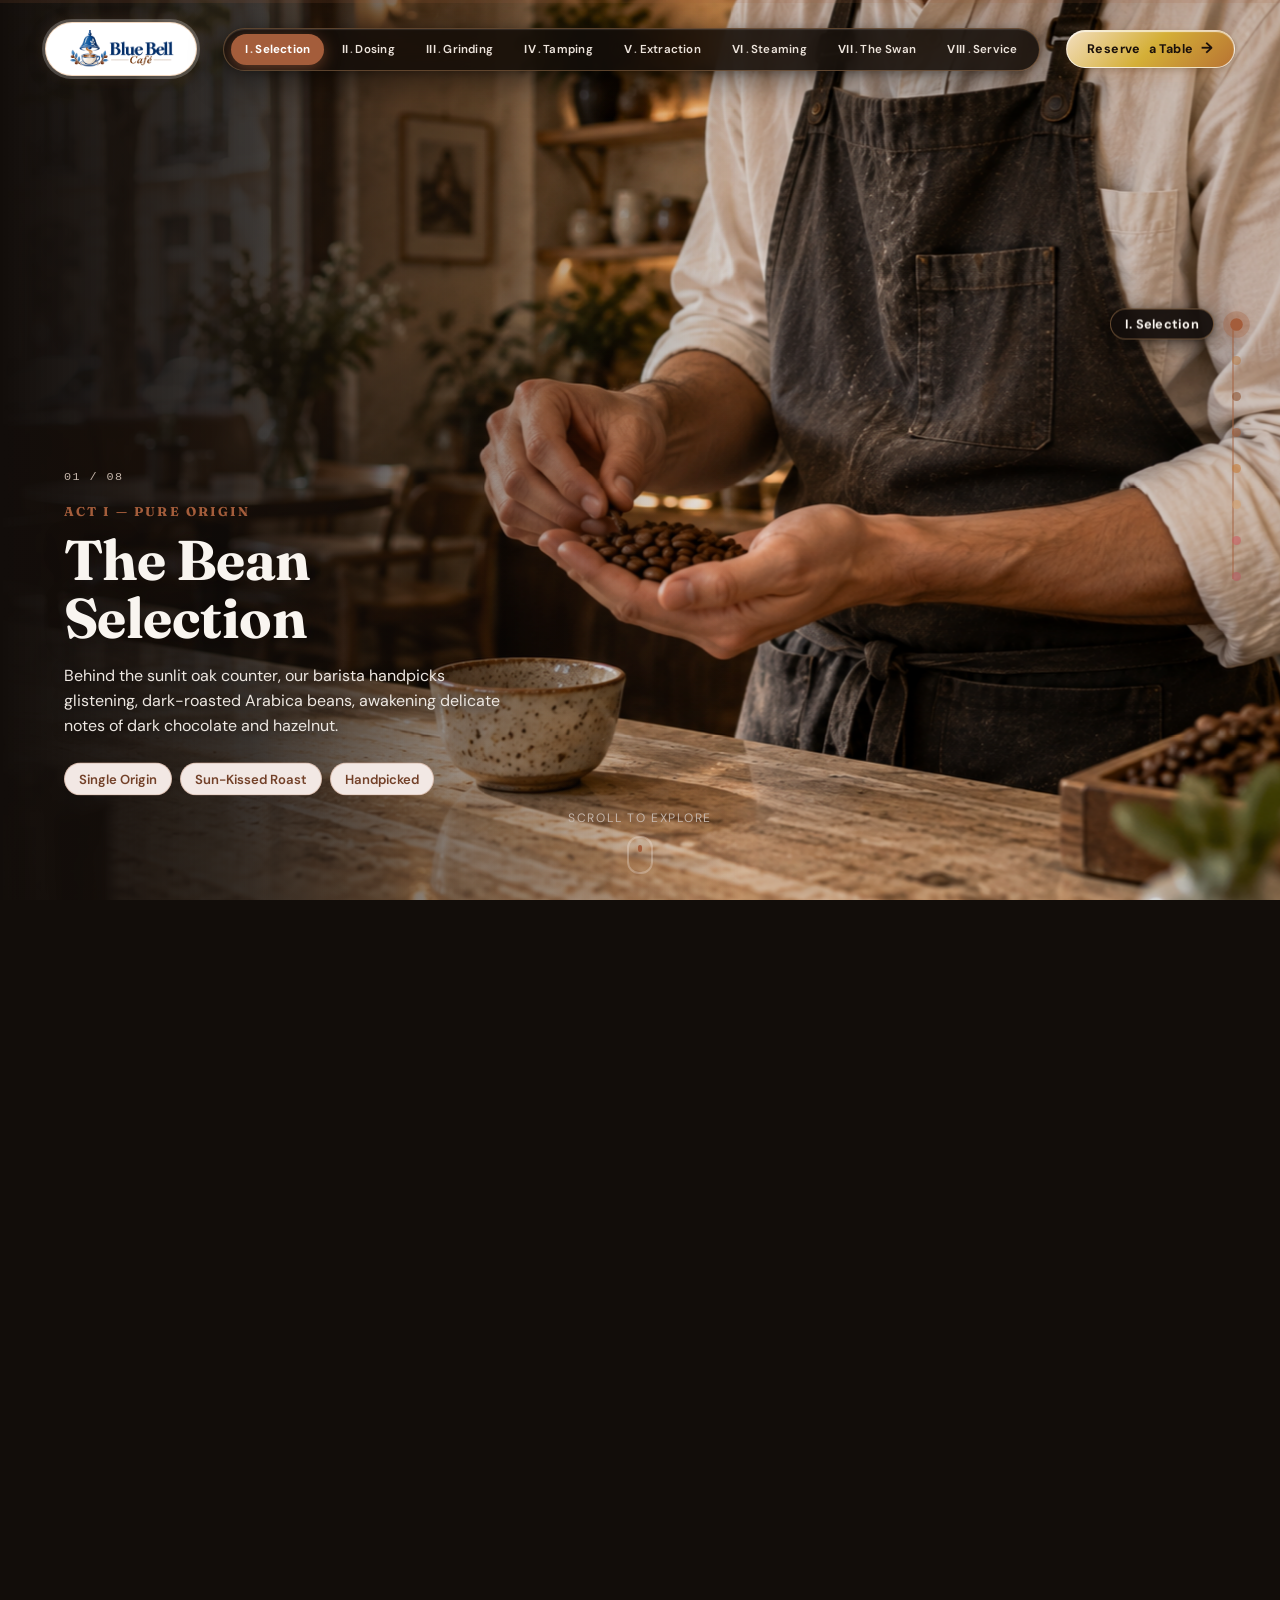
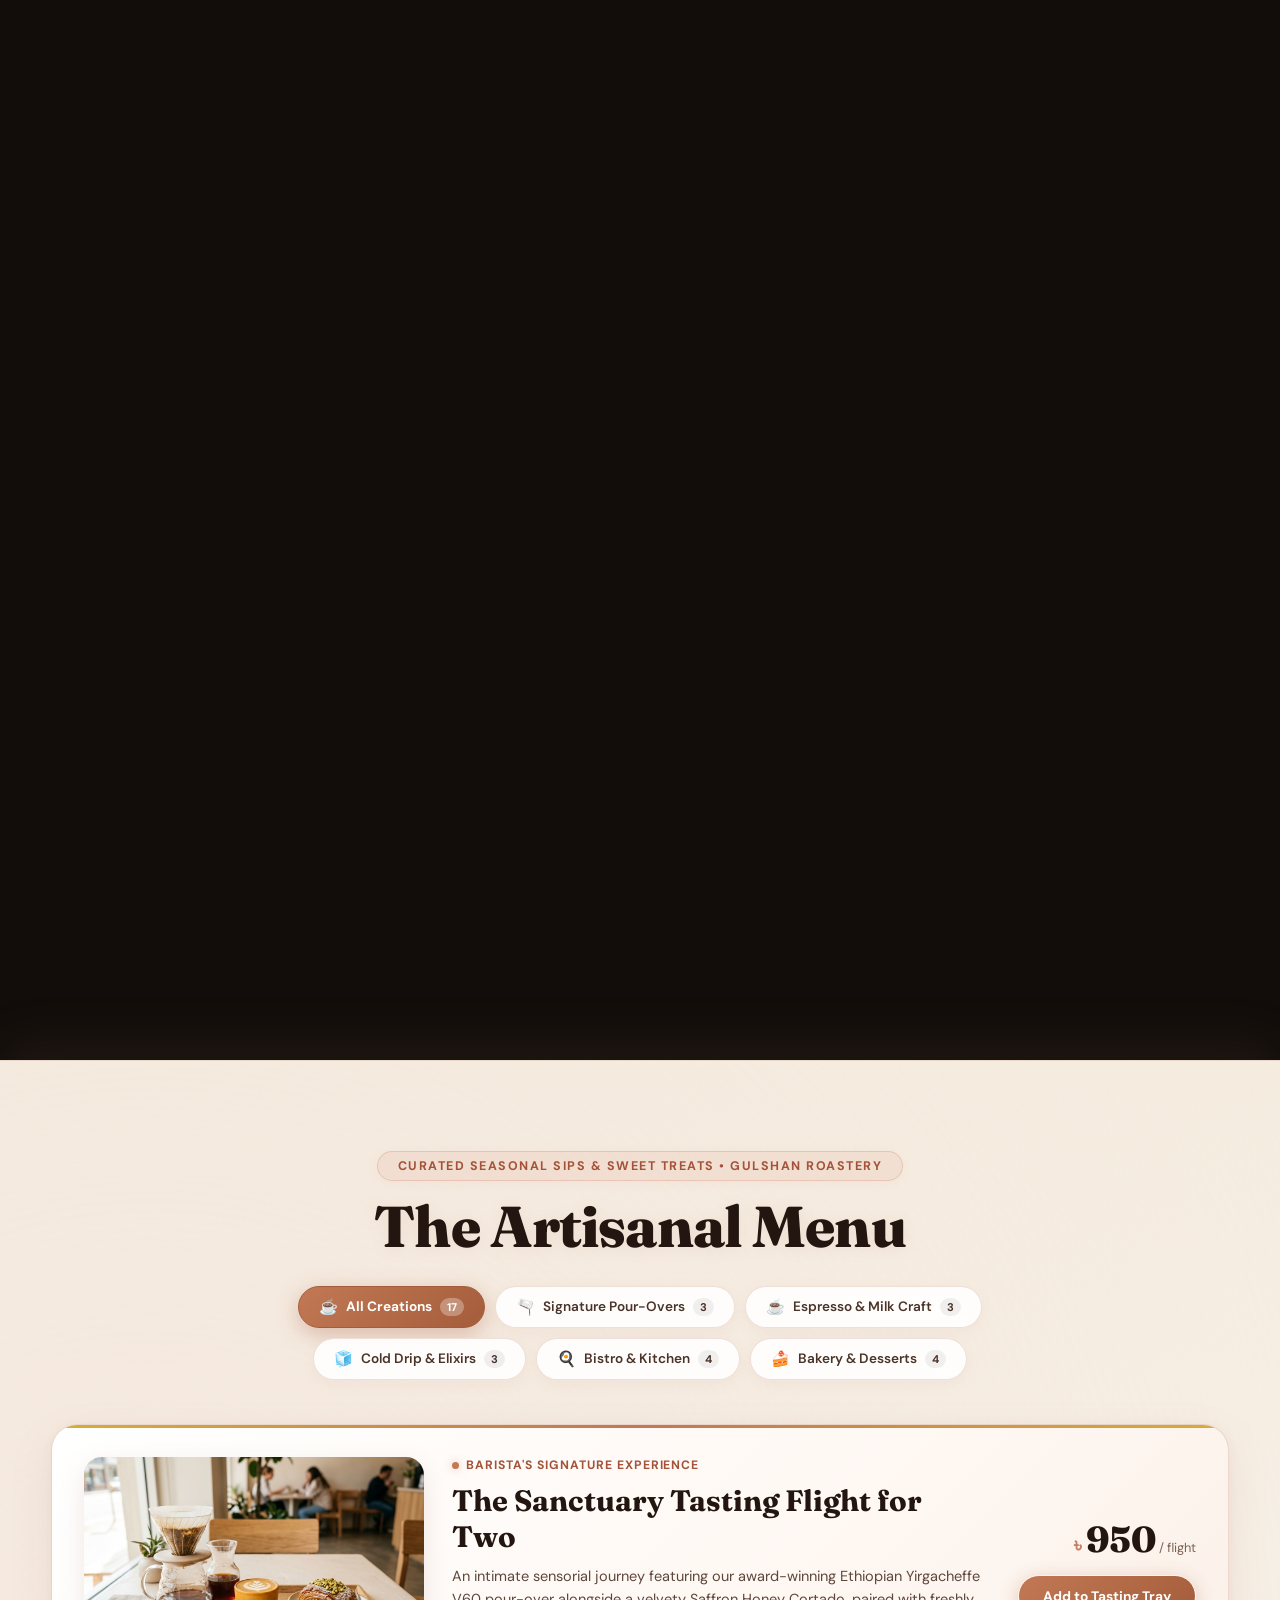
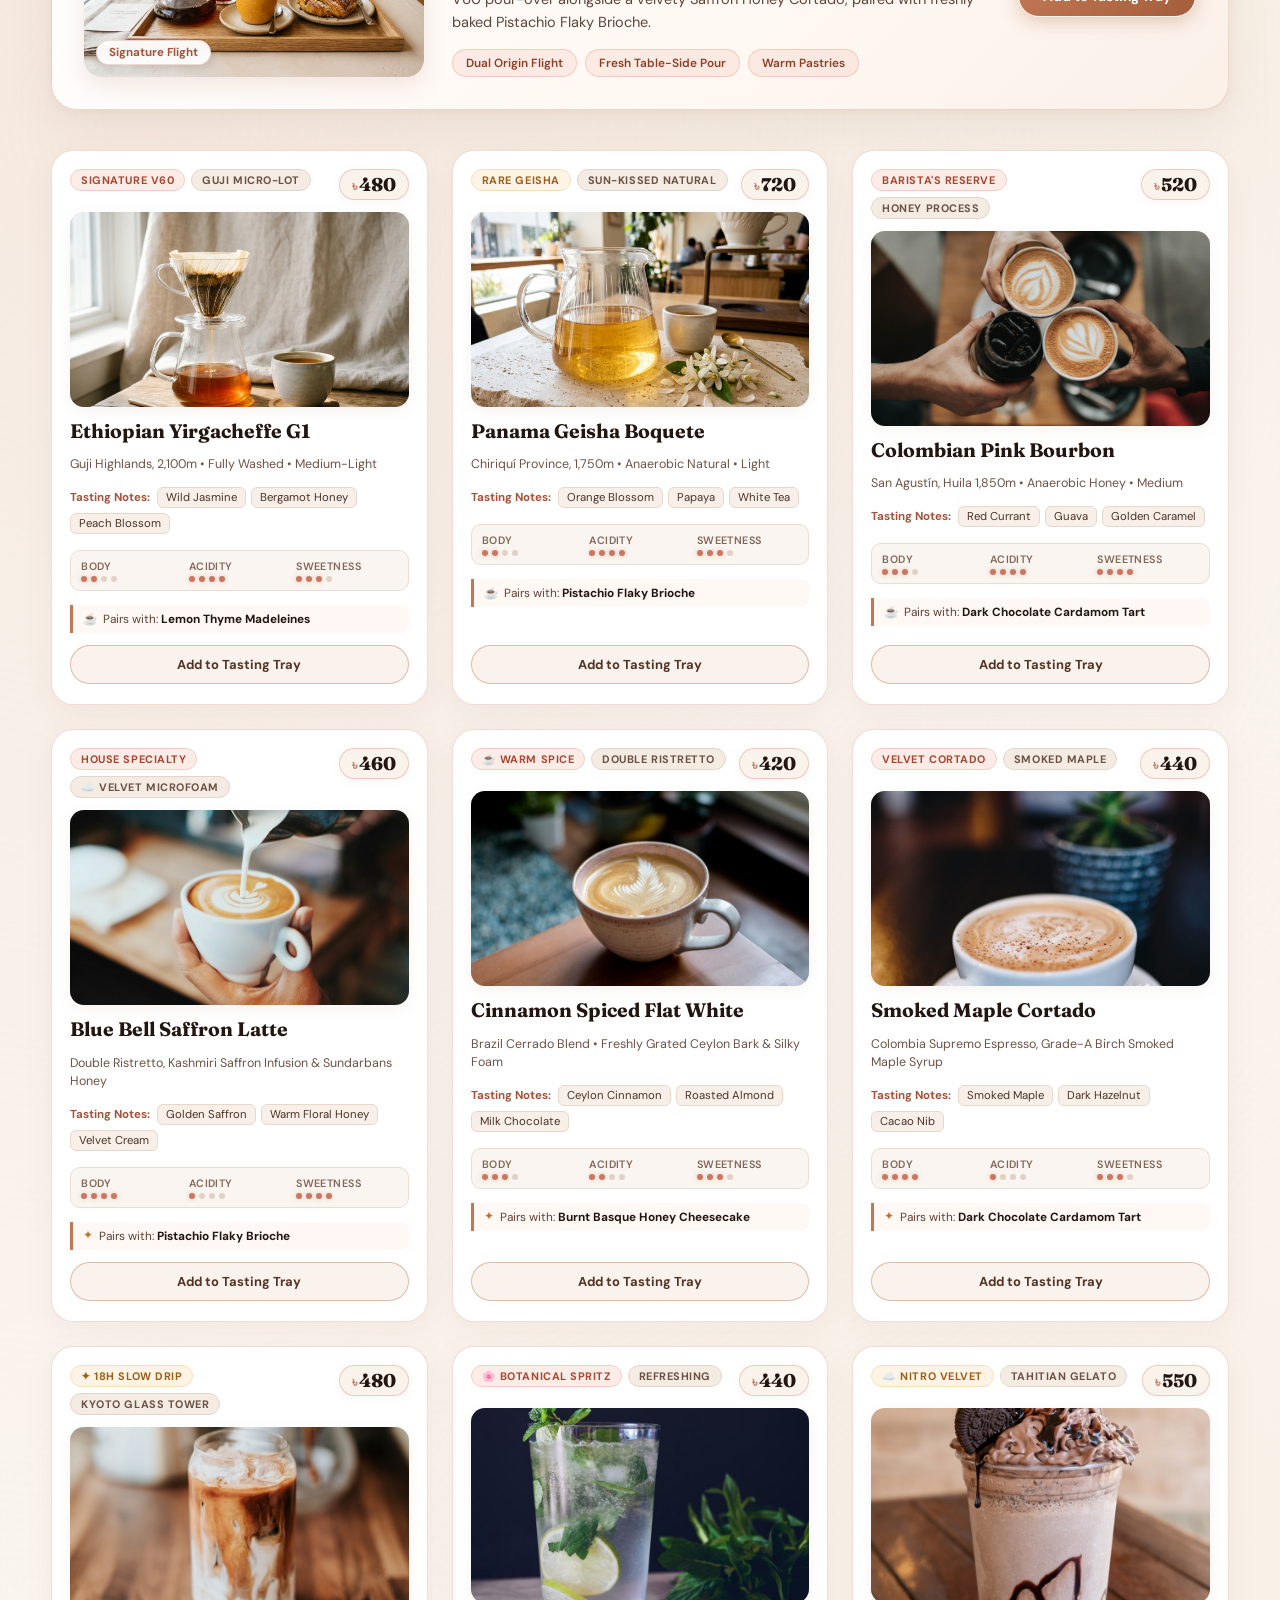
==== index.html @ 7d0f416c "Optimized the code" ====
<!DOCTYPE html>
<html lang="en" dir="ltr">

<head>
  <meta charset="utf-8">
  <meta name="viewport" content="width=device-width, initial-scale=1, viewport-fit=cover">
  <meta http-equiv="X-UA-Compatible" content="IE=edge">

  <!-- Primary Page SEO -->
  <title>Blue Bell Café — Artisanal Roastery &amp; Cinematic Coffee House | Gulshan, Dhaka</title>
  <meta name="title" content="Blue Bell Café — Artisanal Roastery &amp; Cinematic Coffee House | Gulshan, Dhaka">
  <meta name="description"
    content="Experience the romantic story of artisanal coffee at Blue Bell Café in Gulshan, Dhaka. Explore our 8-chapter roasting ritual, curated bistro menu, and candlelit table service with Mr. Pudding.">
  <meta name="keywords"
    content="Blue Bell Cafe, Dhaka cafe, Gulshan roastery, specialty coffee Bangladesh, pour-over coffee, artisan bistro, Mr Pudding cat cafe, luxury dining Dhaka">
  <meta name="author" content="Blue Bell Café">
  <meta name="robots" content="index, follow">
  <meta name="theme-color" content="#231610">
  <meta name="color-scheme" content="light dark">

  <!-- Favicons & Touch Icons -->
  <link rel="icon" type="image/jpeg" href="assets/Logo and falcon/Falcon.jpg">
  <link rel="apple-touch-icon" href="assets/Logo and falcon/Falcon.jpg">

  <!-- Open Graph / Facebook -->
  <meta property="og:type" content="website">
  <meta property="og:site_name" content="Blue Bell Café">
  <meta property="og:title" content="Blue Bell Café — Artisanal Roastery &amp; Cinematic Coffee House">
  <meta property="og:description"
    content="From handpicked roasted beans to the warmth of your candlelit table. Explore our seasonal sips, bistro kitchen, and reserve your table in Gulshan.">
  <meta property="og:image" content="assets/stills/08_service.png">
  <meta property="og:locale" content="en_US">

  <!-- Twitter Card -->
  <meta name="twitter:card" content="summary_large_image">
  <meta name="twitter:title" content="Blue Bell Café — Artisanal Roastery &amp; Cinematic Coffee House">
  <meta name="twitter:description"
    content="Step into Gulshan's cinematic specialty coffee sanctuary. Taste single-origin micro-lots, Tuscan lasagna, and reserve your table with Mr. Pudding.">
  <meta name="twitter:image" content="assets/stills/08_service.png">

  <!-- Performance: Resource Hints & Font Preconnects -->
  <link rel="dns-prefetch" href="https://fonts.googleapis.com">
  <link rel="dns-prefetch" href="https://fonts.gstatic.com">
  <link rel="preconnect" href="https://fonts.googleapis.com">
  <link rel="preconnect" href="https://fonts.gstatic.com" crossorigin>
  <link
    href="https://fonts.googleapis.com/css2?family=DM+Sans:ital,opsz,wght@0,9..40,300..700;1,9..40,300..700&family=Fraunces:ital,opsz,wght@0,9..144,300..800;1,9..144,300..800&display=swap"
    rel="stylesheet">

  <!-- Core Stylesheet -->
  <link rel="stylesheet" href="style.css">

  <!-- High Priority Preloads for Instant Hero Experience -->
  <link rel="preload" href="assets/stills/01_selection.png" as="image" fetchpriority="high">
  <link rel="preload" href="assets/vid/01_selection.mp4" as="video" type="video/mp4" fetchpriority="high">

  <!-- Instant Prefetch for Table Reservation Parlour -->
  <link rel="prefetch" href="reservation.html">
  <link rel="prefetch" href="reservation.css">
  <link rel="prefetch" href="reservation.js">

  <!-- Structured Data (JSON-LD) for Local Business / Cafe -->
  <script type="application/ld+json">
  {
    "@context": "https://schema.org",
    "@type": "CafeOrCoffeeShop",
    "name": "Blue Bell Café",
    "image": "assets/stills/08_service.png",
    "description": "Artisanal coffee roastery, specialty espresso bar, bistro kitchen, and intimate lounge in Gulshan, Dhaka.",
    "servesCuisine": ["Specialty Coffee", "Italian Bistro", "European Pastries", "American Brunch"],
    "address": {
      "@type": "PostalAddress",
      "addressLocality": "Gulshan-2",
      "addressRegion": "Dhaka",
      "addressCountry": "BD"
    },
    "priceRange": "৳৳",
    "openingHours": "Mo-Su 08:00-23:00"
  }
  </script>
</head>

<body>
  <!-- Page Entrance / Exit Crossfade Veil with Artisanal Steaming Coffee Loader -->
  <div class="page-transition-veil" id="page-transition-veil" aria-hidden="true">
    <div class="coffee-loader">
      <div class="coffee-cup-box">
        <svg class="coffee-cup-art" viewBox="0 0 100 100" width="84" height="84" fill="none"
          xmlns="http://www.w3.org/2000/svg">
          <!-- Rising Steam Tendrils -->
          <g class="steam-group">
            <path class="steam-trail s1" d="M36 34 C33 24, 40 16, 36 6" stroke="#D4AF37" stroke-width="2.5"
              stroke-linecap="round" fill="none" />
            <path class="steam-trail s2" d="M50 30 C53 20, 47 12, 51 3" stroke="#E2A76F" stroke-width="2.8"
              stroke-linecap="round" fill="none" />
            <path class="steam-trail s3" d="M64 34 C67 24, 60 16, 64 6" stroke="#D4AF37" stroke-width="2.5"
              stroke-linecap="round" fill="none" />
          </g>
          <!-- Elegant Saucer Plate -->
          <ellipse cx="50" cy="85" rx="36" ry="6" fill="#EDE4D8" stroke="#C49A6C" stroke-width="2" />
          <ellipse cx="50" cy="84" rx="28" ry="4" fill="#FAF6F0" />
          <!-- Ceramic Cup Outer Silhouette -->
          <path d="M22 42 C22 72, 32 82, 50 82 C68 82, 78 72, 78 42 Z" fill="#FFFDF9" stroke="#C49A6C"
            stroke-width="2.2" />
          <!-- Inner Coffee Surface & Rim -->
          <ellipse cx="50" cy="42" rx="28" ry="6.5" fill="#FAF6F0" stroke="#C49A6C" stroke-width="2.2" />
          <ellipse cx="50" cy="43" rx="24" ry="5" fill="#5A2E17" />
          <!-- Latte Art Rosette / Heart -->
          <path class="coffee-heart" d="M46 42 Q50 45 54 42 Q50 40 46 42 Z" fill="#FFF2E5" opacity="0.9" />
          <!-- Ergonomic Ceramic Handle -->
          <path d="M75 48 C90 48, 90 70, 72 72" stroke="#C49A6C" stroke-width="3.5" stroke-linecap="round"
            fill="none" />
          <path d="M75 51 C85 51, 85 67, 72 69" stroke="#FAF6F0" stroke-width="1.8" stroke-linecap="round"
            fill="none" />
        </svg>
        <div class="cup-ambient-glow"></div>
      </div>
      <div class="loader-caption">
        <span class="loader-status">Pouring Table Ambience...</span>
        <span class="loader-detail">Preparing your candlelit table with Mr. Pudding</span>
      </div>
    </div>
  </div>

  <div id="top"></div>
  <div class="ambient-vignette"></div>
  <div id="world"></div>


  <!-- ======================================================================
       ARTISANAL COFFEE HOUSE MENU
       Micro-batch roasts, single-origin pour-overs, specialty espresso,
       slow cold brews, and French-inspired pastries in Gulshan.
       ====================================================================== -->
  <section id="cafe-menu" class="cafe-menu-section">
    <div class="menu-container">

      <!-- Section Header -->
      <header class="menu-header">
        <div class="menu-eyebrow">
          <span>Curated Seasonal Sips &amp; Sweet Treats • Gulshan Roastery</span>
        </div>
        <h2 class="menu-title">The Artisanal Menu</h2>

        <!-- Category Filter Tabs -->
        <nav class="menu-filter-nav" aria-label="Menu categories">
          <button type="button" class="menu-filter-btn is-active" data-category="all">
            <span class="tab-icon">☕</span>
            <span>All Creations</span>
            <span class="tab-count">17</span>
          </button>
          <button type="button" class="menu-filter-btn" data-category="pour-over">
            <span class="tab-icon">🫗</span>
            <span>Signature Pour-Overs</span>
            <span class="tab-count">3</span>
          </button>
          <button type="button" class="menu-filter-btn" data-category="espresso">
            <span class="tab-icon">☕</span>
            <span>Espresso &amp; Milk Craft</span>
            <span class="tab-count">3</span>
          </button>
          <button type="button" class="menu-filter-btn" data-category="cold-brew">
            <span class="tab-icon">🧊</span>
            <span>Cold Drip &amp; Elixirs</span>
            <span class="tab-count">3</span>
          </button>
          <button type="button" class="menu-filter-btn" data-category="bistro">
            <span class="tab-icon">🍳</span>
            <span>Bistro &amp; Kitchen</span>
            <span class="tab-count">4</span>
          </button>
          <button type="button" class="menu-filter-btn" data-category="bakery">
            <span class="tab-icon">🍰</span>
            <span>Bakery &amp; Desserts</span>
            <span class="tab-count">4</span>
          </button>
        </nav>
      </header>

      <!-- Spotlight Feature Card: Roaster's Tasting Flight -->
      <div class="menu-spotlight-card">
        <div class="spotlight-media">
          <img src="assets/menu/flight_for_two.jpg" alt="The Sanctuary Tasting Flight for Two" class="spotlight-img"
            loading="lazy">
          <span class="spotlight-media-tag">Signature Flight</span>
        </div>
        <div class="spotlight-content">
          <div class="spotlight-badge">
            <span class="badge-dot"></span>
            <span>Barista's Signature Experience</span>
          </div>
          <h3 class="spotlight-title">The Sanctuary Tasting Flight for Two</h3>
          <p class="spotlight-desc">
            An intimate sensorial journey featuring our award-winning Ethiopian Yirgacheffe V60 pour-over alongside a
            velvety Saffron Honey Cortado, paired with freshly baked Pistachio Flaky Brioche.
          </p>
          <div class="spotlight-tags">
            <span class="spotlight-tag">Dual Origin Flight</span>
            <span class="spotlight-tag">Fresh Table-Side Pour</span>
            <span class="spotlight-tag">Warm Pastries</span>
          </div>
        </div>
        <div class="spotlight-action">
          <div class="spotlight-price">
            <span class="currency">৳</span>
            <span class="amount">950</span>
            <span class="price-unit">/ flight</span>
          </div>
          <div class="card-tray-control spotlight-tray-control">
            <button type="button" class="add-to-tray-btn spotlight-btn" data-id="flight-01"
              data-name="Sanctuary Tasting Flight for Two" data-price="950" data-cat="pour-over">
              <span>Add to Tasting Tray</span>
            </button>
            <div class="tray-qty-stepper" role="group" aria-label="Quantity selector">
              <button type="button" class="qty-step-btn qty-minus" aria-label="Decrease quantity"
                title="Decrease">−</button>
              <div class="qty-step-display">
                <span class="qty-step-value">1</span>
                <span class="qty-step-label">qty</span>
              </div>
              <button type="button" class="qty-step-btn qty-plus" aria-label="Increase quantity"
                title="Increase">+</button>
            </div>
          </div>
        </div>
      </div>

      <!-- Menu Grid: 17 Artisanal Items Across 5 Categories -->
      <div class="menu-grid" id="menu-grid">

        <!-- ITEM 1: Ethiopian Yirgacheffe G1 -->
        <article class="menu-card" data-category="pour-over">
          <div class="card-top">
            <div class="card-badges">
              <span class="card-badge badge-signature">Signature V60</span>
              <span class="card-badge badge-light">Guji Micro-Lot</span>
            </div>
            <div class="card-price">
              <span class="currency">৳</span><span class="amount">480</span>
            </div>
          </div>
          <div class="card-img-wrap">
            <img src="assets/menu/yirgacheffe_v60.jpg" alt="Ethiopian Yirgacheffe G1" class="card-img" loading="lazy">
          </div>
          <h4 class="card-title">Ethiopian Yirgacheffe G1</h4>
          <p class="card-terroir">Guji Highlands, 2,100m • Fully Washed • Medium-Light</p>
          <p class="card-notes">
            <span class="note-label">Tasting Notes:</span>
            <span class="note-pill">Wild Jasmine</span>
            <span class="note-pill">Bergamot Honey</span>
            <span class="note-pill">Peach Blossom</span>
          </p>
          <div class="card-metrics">
            <div class="metric-item">
              <span class="metric-name">Body</span>
              <div class="metric-dots"><span class="dot filled"></span><span class="dot filled"></span><span
                  class="dot"></span><span class="dot"></span></div>
            </div>
            <div class="metric-item">
              <span class="metric-name">Acidity</span>
              <div class="metric-dots"><span class="dot filled"></span><span class="dot filled"></span><span
                  class="dot filled"></span><span class="dot filled"></span></div>
            </div>
            <div class="metric-item">
              <span class="metric-name">Sweetness</span>
              <div class="metric-dots"><span class="dot filled"></span><span class="dot filled"></span><span
                  class="dot filled"></span><span class="dot"></span></div>
            </div>
          </div>
          <div class="card-pairing">
            <span class="pairing-icon">☕</span>
            <span>Pairs with: <strong>Lemon Thyme Madeleines</strong></span>
          </div>
          <div class="card-tray-control">
            <button type="button" class="add-to-tray-btn" data-id="po-01" data-name="Ethiopian Yirgacheffe G1"
              data-price="480" data-cat="pour-over">
              <span>Add to Tasting Tray</span>
            </button>
            <div class="tray-qty-stepper" role="group" aria-label="Quantity selector">
              <button type="button" class="qty-step-btn qty-minus" aria-label="Decrease quantity"
                title="Decrease">−</button>
              <div class="qty-step-display">
                <span class="qty-step-value">1</span>
                <span class="qty-step-label">qty</span>
              </div>
              <button type="button" class="qty-step-btn qty-plus" aria-label="Increase quantity"
                title="Increase">+</button>
            </div>
          </div>
        </article>

        <!-- ITEM 2: Panama Geisha Boquete Estate -->
        <article class="menu-card" data-category="pour-over">
          <div class="card-top">
            <div class="card-badges">
              <span class="card-badge badge-reserve">Rare Geisha</span>
              <span class="card-badge badge-light">Sun-Kissed Natural</span>
            </div>
            <div class="card-price">
              <span class="currency">৳</span><span class="amount">720</span>
            </div>
          </div>
          <div class="card-img-wrap">
            <img src="assets/menu/panama_geisha.jpg" alt="Panama Geisha Boquete" class="card-img" loading="lazy">
          </div>
          <h4 class="card-title">Panama Geisha Boquete</h4>
          <p class="card-terroir">Chiriquí Province, 1,750m • Anaerobic Natural • Light</p>
          <p class="card-notes">
            <span class="note-label">Tasting Notes:</span>
            <span class="note-pill">Orange Blossom</span>
            <span class="note-pill">Papaya</span>
            <span class="note-pill">White Tea</span>
          </p>
          <div class="card-metrics">
            <div class="metric-item">
              <span class="metric-name">Body</span>
              <div class="metric-dots"><span class="dot filled"></span><span class="dot filled"></span><span
                  class="dot"></span><span class="dot"></span></div>
            </div>
            <div class="metric-item">
              <span class="metric-name">Acidity</span>
              <div class="metric-dots"><span class="dot filled"></span><span class="dot filled"></span><span
                  class="dot filled"></span><span class="dot filled"></span></div>
            </div>
            <div class="metric-item">
              <span class="metric-name">Sweetness</span>
              <div class="metric-dots"><span class="dot filled"></span><span class="dot filled"></span><span
                  class="dot filled"></span><span class="dot"></span></div>
            </div>
          </div>
          <div class="card-pairing">
            <span class="pairing-icon">☕</span>
            <span>Pairs with: <strong>Pistachio Flaky Brioche</strong></span>
          </div>
          <div class="card-tray-control">
            <button type="button" class="add-to-tray-btn" data-id="po-02" data-name="Panama Geisha Boquete"
              data-price="720" data-cat="pour-over">
              <span>Add to Tasting Tray</span>
            </button>
            <div class="tray-qty-stepper" role="group" aria-label="Quantity selector">
              <button type="button" class="qty-step-btn qty-minus" aria-label="Decrease quantity"
                title="Decrease">−</button>
              <div class="qty-step-display">
                <span class="qty-step-value">1</span>
                <span class="qty-step-label">qty</span>
              </div>
              <button type="button" class="qty-step-btn qty-plus" aria-label="Increase quantity"
                title="Increase">+</button>
            </div>
          </div>
        </article>

        <!-- ITEM 3: Colombian Huila Pink Bourbon -->
        <article class="menu-card" data-category="pour-over">
          <div class="card-top">
            <div class="card-badges">
              <span class="card-badge badge-signature">Barista's Reserve</span>
              <span class="card-badge badge-light">Honey Process</span>
            </div>
            <div class="card-price">
              <span class="currency">৳</span><span class="amount">520</span>
            </div>
          </div>
          <div class="card-img-wrap">
            <img src="assets/menu/pink_bourbon.jpg" alt="Colombian Pink Bourbon" class="card-img" loading="lazy">
          </div>
          <h4 class="card-title">Colombian Pink Bourbon</h4>
          <p class="card-terroir">San Agustín, Huila 1,850m • Anaerobic Honey • Medium</p>
          <p class="card-notes">
            <span class="note-label">Tasting Notes:</span>
            <span class="note-pill">Red Currant</span>
            <span class="note-pill">Guava</span>
            <span class="note-pill">Golden Caramel</span>
          </p>
          <div class="card-metrics">
            <div class="metric-item">
              <span class="metric-name">Body</span>
              <div class="metric-dots"><span class="dot filled"></span><span class="dot filled"></span><span
                  class="dot filled"></span><span class="dot"></span></div>
            </div>
            <div class="metric-item">
              <span class="metric-name">Acidity</span>
              <div class="metric-dots"><span class="dot filled"></span><span class="dot filled"></span><span
                  class="dot filled"></span><span class="dot filled"></span></div>
            </div>
            <div class="metric-item">
              <span class="metric-name">Sweetness</span>
              <div class="metric-dots"><span class="dot filled"></span><span class="dot filled"></span><span
                  class="dot filled"></span><span class="dot filled"></span></div>
            </div>
          </div>
          <div class="card-pairing">
            <span class="pairing-icon">☕</span>
            <span>Pairs with: <strong>Dark Chocolate Cardamom Tart</strong></span>
          </div>
          <div class="card-tray-control">
            <button type="button" class="add-to-tray-btn" data-id="po-03" data-name="Colombian Pink Bourbon"
              data-price="520" data-cat="pour-over">
              <span>Add to Tasting Tray</span>
            </button>
            <div class="tray-qty-stepper" role="group" aria-label="Quantity selector">
              <button type="button" class="qty-step-btn qty-minus" aria-label="Decrease quantity"
                title="Decrease">−</button>
              <div class="qty-step-display">
                <span class="qty-step-value">1</span>
                <span class="qty-step-label">qty</span>
              </div>
              <button type="button" class="qty-step-btn qty-plus" aria-label="Increase quantity"
                title="Increase">+</button>
            </div>
          </div>
        </article>

        <!-- ITEM 4: Blue Bell Saffron Honey Latte -->
        <article class="menu-card" data-category="espresso">
          <div class="card-top">
            <div class="card-badges">
              <span class="card-badge badge-signature">House Specialty</span>
              <span class="card-badge badge-light">☁️ Velvet Microfoam</span>
            </div>
            <div class="card-price">
              <span class="currency">৳</span><span class="amount">460</span>
            </div>
          </div>
          <div class="card-img-wrap">
            <img src="assets/menu/saffron_latte.jpg" alt="Blue Bell Saffron Latte" class="card-img" loading="lazy">
          </div>
          <h4 class="card-title">Blue Bell Saffron Latte</h4>
          <p class="card-terroir">Double Ristretto, Kashmiri Saffron Infusion &amp; Sundarbans Honey</p>
          <p class="card-notes">
            <span class="note-label">Tasting Notes:</span>
            <span class="note-pill">Golden Saffron</span>
            <span class="note-pill">Warm Floral Honey</span>
            <span class="note-pill">Velvet Cream</span>
          </p>
          <div class="card-metrics">
            <div class="metric-item">
              <span class="metric-name">Body</span>
              <div class="metric-dots"><span class="dot filled"></span><span class="dot filled"></span><span
                  class="dot filled"></span><span class="dot filled"></span></div>
            </div>
            <div class="metric-item">
              <span class="metric-name">Acidity</span>
              <div class="metric-dots"><span class="dot filled"></span><span class="dot"></span><span
                  class="dot"></span><span class="dot"></span></div>
            </div>
            <div class="metric-item">
              <span class="metric-name">Sweetness</span>
              <div class="metric-dots"><span class="dot filled"></span><span class="dot filled"></span><span
                  class="dot filled"></span><span class="dot filled"></span></div>
            </div>
          </div>
          <div class="card-pairing">
            <span class="pairing-icon">✦</span>
            <span>Pairs with: <strong>Pistachio Flaky Brioche</strong></span>
          </div>
          <div class="card-tray-control">
            <button type="button" class="add-to-tray-btn" data-id="esp-01" data-name="Blue Bell Saffron Latte"
              data-price="460" data-cat="espresso">
              <span>Add to Tasting Tray</span>
            </button>
            <div class="tray-qty-stepper" role="group" aria-label="Quantity selector">
              <button type="button" class="qty-step-btn qty-minus" aria-label="Decrease quantity"
                title="Decrease">−</button>
              <div class="qty-step-display">
                <span class="qty-step-value">1</span>
                <span class="qty-step-label">qty</span>
              </div>
              <button type="button" class="qty-step-btn qty-plus" aria-label="Increase quantity"
                title="Increase">+</button>
            </div>
          </div>
        </article>

        <!-- ITEM 5: Cinnamon Spiced Flat White -->
        <article class="menu-card" data-category="espresso">
          <div class="card-top">
            <div class="card-badges">
              <span class="card-badge badge-signature">☕ Warm Spice</span>
              <span class="card-badge badge-light">Double Ristretto</span>
            </div>
            <div class="card-price">
              <span class="currency">৳</span><span class="amount">420</span>
            </div>
          </div>
          <div class="card-img-wrap">
            <img src="assets/menu/cinnamon_flatwhite.jpg" alt="Cinnamon Spiced Flat White" class="card-img"
              loading="lazy">
          </div>
          <h4 class="card-title">Cinnamon Spiced Flat White</h4>
          <p class="card-terroir">Brazil Cerrado Blend • Freshly Grated Ceylon Bark &amp; Silky Foam</p>
          <p class="card-notes">
            <span class="note-label">Tasting Notes:</span>
            <span class="note-pill">Ceylon Cinnamon</span>
            <span class="note-pill">Roasted Almond</span>
            <span class="note-pill">Milk Chocolate</span>
          </p>
          <div class="card-metrics">
            <div class="metric-item">
              <span class="metric-name">Body</span>
              <div class="metric-dots"><span class="dot filled"></span><span class="dot filled"></span><span
                  class="dot filled"></span><span class="dot"></span></div>
            </div>
            <div class="metric-item">
              <span class="metric-name">Acidity</span>
              <div class="metric-dots"><span class="dot filled"></span><span class="dot filled"></span><span
                  class="dot"></span><span class="dot"></span></div>
            </div>
            <div class="metric-item">
              <span class="metric-name">Sweetness</span>
              <div class="metric-dots"><span class="dot filled"></span><span class="dot filled"></span><span
                  class="dot filled"></span><span class="dot"></span></div>
            </div>
          </div>
          <div class="card-pairing">
            <span class="pairing-icon">✦</span>
            <span>Pairs with: <strong>Burnt Basque Honey Cheesecake</strong></span>
          </div>
          <div class="card-tray-control">
            <button type="button" class="add-to-tray-btn" data-id="esp-02" data-name="Cinnamon Spiced Flat White"
              data-price="420" data-cat="espresso">
              <span>Add to Tasting Tray</span>
            </button>
            <div class="tray-qty-stepper" role="group" aria-label="Quantity selector">
              <button type="button" class="qty-step-btn qty-minus" aria-label="Decrease quantity"
                title="Decrease">−</button>
              <div class="qty-step-display">
                <span class="qty-step-value">1</span>
                <span class="qty-step-label">qty</span>
              </div>
              <button type="button" class="qty-step-btn qty-plus" aria-label="Increase quantity"
                title="Increase">+</button>
            </div>
          </div>
        </article>

        <!-- ITEM 6: Smoked Maple Cortado -->
        <article class="menu-card" data-category="espresso">
          <div class="card-top">
            <div class="card-badges">
              <span class="card-badge badge-signature">Velvet Cortado</span>
              <span class="card-badge badge-light">Smoked Maple</span>
            </div>
            <div class="card-price">
              <span class="currency">৳</span><span class="amount">440</span>
            </div>
          </div>
          <div class="card-img-wrap">
            <img src="assets/menu/maple_cortado.jpg" alt="Smoked Maple Cortado" class="card-img" loading="lazy">
          </div>
          <h4 class="card-title">Smoked Maple Cortado</h4>
          <p class="card-terroir">Colombia Supremo Espresso, Grade-A Birch Smoked Maple Syrup</p>
          <p class="card-notes">
            <span class="note-label">Tasting Notes:</span>
            <span class="note-pill">Smoked Maple</span>
            <span class="note-pill">Dark Hazelnut</span>
            <span class="note-pill">Cacao Nib</span>
          </p>
          <div class="card-metrics">
            <div class="metric-item">
              <span class="metric-name">Body</span>
              <div class="metric-dots"><span class="dot filled"></span><span class="dot filled"></span><span
                  class="dot filled"></span><span class="dot filled"></span></div>
            </div>
            <div class="metric-item">
              <span class="metric-name">Acidity</span>
              <div class="metric-dots"><span class="dot filled"></span><span class="dot"></span><span
                  class="dot"></span><span class="dot"></span></div>
            </div>
            <div class="metric-item">
              <span class="metric-name">Sweetness</span>
              <div class="metric-dots"><span class="dot filled"></span><span class="dot filled"></span><span
                  class="dot filled"></span><span class="dot"></span></div>
            </div>
          </div>
          <div class="card-pairing">
            <span class="pairing-icon">✦</span>
            <span>Pairs with: <strong>Dark Chocolate Cardamom Tart</strong></span>
          </div>
          <div class="card-tray-control">
            <button type="button" class="add-to-tray-btn" data-id="esp-03" data-name="Smoked Maple Cortado"
              data-price="440" data-cat="espresso">
              <span>Add to Tasting Tray</span>
            </button>
            <div class="tray-qty-stepper" role="group" aria-label="Quantity selector">
              <button type="button" class="qty-step-btn qty-minus" aria-label="Decrease quantity"
                title="Decrease">−</button>
              <div class="qty-step-display">
                <span class="qty-step-value">1</span>
                <span class="qty-step-label">qty</span>
              </div>
              <button type="button" class="qty-step-btn qty-plus" aria-label="Increase quantity"
                title="Increase">+</button>
            </div>
          </div>
        </article>

        <!-- ITEM 7: 18-Hour Kyoto Slow Cold Drip -->
        <article class="menu-card" data-category="cold-brew">
          <div class="card-top">
            <div class="card-badges">
              <span class="card-badge badge-reserve">✦ 18h Slow Drip</span>
              <span class="card-badge badge-light">Kyoto Glass Tower</span>
            </div>
            <div class="card-price">
              <span class="currency">৳</span><span class="amount">480</span>
            </div>
          </div>
          <div class="card-img-wrap">
            <img src="assets/menu/kyoto_cold_drip.jpg" alt="18-Hour Kyoto Cold Drip" class="card-img" loading="lazy">
          </div>
          <h4 class="card-title">18-Hour Kyoto Cold Drip</h4>
          <p class="card-terroir">Sumatra Mandheling Micro-lot • Tower Ice Extraction over 18 Hours</p>
          <p class="card-notes">
            <span class="note-label">Tasting Notes:</span>
            <span class="note-pill">Ripe Dark Plum</span>
            <span class="note-pill">Bourbon Cask</span>
            <span class="note-pill">Molasses Finish</span>
          </p>
          <div class="card-metrics">
            <div class="metric-item">
              <span class="metric-name">Body</span>
              <div class="metric-dots"><span class="dot filled"></span><span class="dot filled"></span><span
                  class="dot filled"></span><span class="dot filled"></span></div>
            </div>
            <div class="metric-item">
              <span class="metric-name">Acidity</span>
              <div class="metric-dots"><span class="dot filled"></span><span class="dot filled"></span><span
                  class="dot"></span><span class="dot"></span></div>
            </div>
            <div class="metric-item">
              <span class="metric-name">Sweetness</span>
              <div class="metric-dots"><span class="dot filled"></span><span class="dot filled"></span><span
                  class="dot filled"></span><span class="dot"></span></div>
            </div>
          </div>
          <div class="card-pairing">
            <span class="pairing-icon">✦</span>
            <span>Pairs with: <strong>Burnt Basque Honey Cheesecake</strong></span>
          </div>
          <div class="card-tray-control">
            <button type="button" class="add-to-tray-btn" data-id="cb-01" data-name="18-Hour Kyoto Cold Drip"
              data-price="480" data-cat="cold-brew">
              <span>Add to Tasting Tray</span>
            </button>
            <div class="tray-qty-stepper" role="group" aria-label="Quantity selector">
              <button type="button" class="qty-step-btn qty-minus" aria-label="Decrease quantity"
                title="Decrease">−</button>
              <div class="qty-step-display">
                <span class="qty-step-value">1</span>
                <span class="qty-step-label">qty</span>
              </div>
              <button type="button" class="qty-step-btn qty-plus" aria-label="Increase quantity"
                title="Increase">+</button>
            </div>
          </div>
        </article>

        <!-- ITEM 8: Cascara & Orange Blossom Tonic -->
        <article class="menu-card" data-category="cold-brew">
          <div class="card-top">
            <div class="card-badges">
              <span class="card-badge badge-signature">🌸 Botanical Spritz</span>
              <span class="card-badge badge-light">Refreshing</span>
            </div>
            <div class="card-price">
              <span class="currency">৳</span><span class="amount">440</span>
            </div>
          </div>
          <div class="card-img-wrap">
            <img src="assets/menu/cascara_tonic.jpg" alt="Cascara &amp; Orange Tonic" class="card-img" loading="lazy">
          </div>
          <h4 class="card-title">Cascara &amp; Orange Tonic</h4>
          <p class="card-terroir">Sun-Dried Geisha Coffee Cherry Tea with Mandarin Tonic &amp; Rosemary</p>
          <p class="card-notes">
            <span class="note-label">Tasting Notes:</span>
            <span class="note-pill">Wild Rosehip</span>
            <span class="note-pill">Mandarin Zest</span>
            <span class="note-pill">Sparkling Fizz</span>
          </p>
          <div class="card-metrics">
            <div class="metric-item">
              <span class="metric-name">Body</span>
              <div class="metric-dots"><span class="dot filled"></span><span class="dot"></span><span
                  class="dot"></span><span class="dot"></span></div>
            </div>
            <div class="metric-item">
              <span class="metric-name">Acidity</span>
              <div class="metric-dots"><span class="dot filled"></span><span class="dot filled"></span><span
                  class="dot filled"></span><span class="dot filled"></span></div>
            </div>
            <div class="metric-item">
              <span class="metric-name">Sweetness</span>
              <div class="metric-dots"><span class="dot filled"></span><span class="dot filled"></span><span
                  class="dot filled"></span><span class="dot"></span></div>
            </div>
          </div>
          <div class="card-pairing">
            <span class="pairing-icon">✦</span>
            <span>Pairs with: <strong>Pistachio Flaky Brioche</strong></span>
          </div>
          <div class="card-tray-control">
            <button type="button" class="add-to-tray-btn" data-id="cb-02" data-name="Cascara &amp; Orange Tonic"
              data-price="440" data-cat="cold-brew">
              <span>Add to Tasting Tray</span>
            </button>
            <div class="tray-qty-stepper" role="group" aria-label="Quantity selector">
              <button type="button" class="qty-step-btn qty-minus" aria-label="Decrease quantity"
                title="Decrease">−</button>
              <div class="qty-step-display">
                <span class="qty-step-value">1</span>
                <span class="qty-step-label">qty</span>
              </div>
              <button type="button" class="qty-step-btn qty-plus" aria-label="Increase quantity"
                title="Increase">+</button>
            </div>
          </div>
        </article>

        <!-- ITEM 9: Nitro Velvet Espresso Float -->
        <article class="menu-card" data-category="cold-brew">
          <div class="card-top">
            <div class="card-badges">
              <span class="card-badge badge-reserve">☁️ Nitro Velvet</span>
              <span class="card-badge badge-light">Tahitian Gelato</span>
            </div>
            <div class="card-price">
              <span class="currency">৳</span><span class="amount">550</span>
            </div>
          </div>
          <div class="card-img-wrap">
            <img src="assets/menu/nitro_float.jpg" alt="Nitro Velvet Float" class="card-img" loading="lazy">
          </div>
          <h4 class="card-title">Nitro Velvet Float</h4>
          <p class="card-terroir">Micro-bubbled Nitrogen Cold Brew with Madagascar Bean Gelato</p>
          <p class="card-notes">
            <span class="note-label">Tasting Notes:</span>
            <span class="note-pill">Guinness Crema</span>
            <span class="note-pill">Tahitian Vanilla</span>
            <span class="note-pill">Espresso Swirl</span>
          </p>
          <div class="card-metrics">
            <div class="metric-item">
              <span class="metric-name">Body</span>
              <div class="metric-dots"><span class="dot filled"></span><span class="dot filled"></span><span
                  class="dot filled"></span><span class="dot filled"></span></div>
            </div>
            <div class="metric-item">
              <span class="metric-name">Acidity</span>
              <div class="metric-dots"><span class="dot filled"></span><span class="dot"></span><span
                  class="dot"></span><span class="dot"></span></div>
            </div>
            <div class="metric-item">
              <span class="metric-name">Sweetness</span>
              <div class="metric-dots"><span class="dot filled"></span><span class="dot filled"></span><span
                  class="dot filled"></span><span class="dot"></span></div>
            </div>
          </div>
          <div class="card-pairing">
            <span class="pairing-icon">✦</span>
            <span>Pairs with: <strong>Dark Chocolate Cardamom Tart</strong></span>
          </div>
          <div class="card-tray-control">
            <button type="button" class="add-to-tray-btn" data-id="cb-03" data-name="Nitro Velvet Float"
              data-price="550" data-cat="cold-brew">
              <span>Add to Tasting Tray</span>
            </button>
            <div class="tray-qty-stepper" role="group" aria-label="Quantity selector">
              <button type="button" class="qty-step-btn qty-minus" aria-label="Decrease quantity"
                title="Decrease">−</button>
              <div class="qty-step-display">
                <span class="qty-step-value">1</span>
                <span class="qty-step-label">qty</span>
              </div>
              <button type="button" class="qty-step-btn qty-plus" aria-label="Increase quantity"
                title="Increase">+</button>
            </div>
          </div>
        </article>

        <!-- ITEM 10: Pistachio Flaky Brioche -->
        <article class="menu-card" data-category="bakery">
          <div class="card-top">
            <div class="card-badges">
              <span class="card-badge badge-bakery">🥐 Freshly Baked</span>
              <span class="card-badge badge-light">Normandy Butter</span>
            </div>
            <div class="card-price">
              <span class="currency">৳</span><span class="amount">380</span>
            </div>
          </div>
          <div class="card-img-wrap">
            <img src="assets/menu/pistachio_brioche.jpg" alt="Pistachio Flaky Brioche" class="card-img" loading="lazy">
          </div>
          <h4 class="card-title">Pistachio Flaky Brioche</h4>
          <p class="card-terroir">72-Hour Laminated Brioche with Roasted Bronte Pistachio Cream</p>
          <p class="card-notes">
            <span class="note-label">Flavor Profile:</span>
            <span class="note-pill">Caramelized Crust</span>
            <span class="note-pill">Toasted Pistachio</span>
            <span class="note-pill">Sea Salt Flake</span>
          </p>
          <div class="card-metrics">
            <div class="metric-item">
              <span class="metric-name">Richness</span>
              <div class="metric-dots"><span class="dot filled"></span><span class="dot filled"></span><span
                  class="dot filled"></span><span class="dot filled"></span></div>
            </div>
            <div class="metric-item">
              <span class="metric-name">Flakiness</span>
              <div class="metric-dots"><span class="dot filled"></span><span class="dot filled"></span><span
                  class="dot filled"></span><span class="dot filled"></span></div>
            </div>
            <div class="metric-item">
              <span class="metric-name">Sweetness</span>
              <div class="metric-dots"><span class="dot filled"></span><span class="dot filled"></span><span
                  class="dot filled"></span><span class="dot"></span></div>
            </div>
          </div>
          <div class="card-pairing">
            <span class="pairing-icon">✦</span>
            <span>Pairs with: <strong>Ethiopian Yirgacheffe G1</strong></span>
          </div>
          <div class="card-tray-control">
            <button type="button" class="add-to-tray-btn" data-id="bak-01" data-name="Pistachio Flaky Brioche"
              data-price="380" data-cat="bakery">
              <span>Add to Tasting Tray</span>
            </button>
            <div class="tray-qty-stepper" role="group" aria-label="Quantity selector">
              <button type="button" class="qty-step-btn qty-minus" aria-label="Decrease quantity"
                title="Decrease">−</button>
              <div class="qty-step-display">
                <span class="qty-step-value">1</span>
                <span class="qty-step-label">qty</span>
              </div>
              <button type="button" class="qty-step-btn qty-plus" aria-label="Increase quantity"
                title="Increase">+</button>
            </div>
          </div>
        </article>

        <!-- ITEM 11: Dark Chocolate Cardamom Tart -->
        <article class="menu-card" data-category="bakery">
          <div class="card-top">
            <div class="card-badges">
              <span class="card-badge badge-bakery">🍫 70% Valrhona</span>
              <span class="card-badge badge-light">Gold Leaf</span>
            </div>
            <div class="card-price">
              <span class="currency">৳</span><span class="amount">420</span>
            </div>
          </div>
          <div class="card-img-wrap">
            <img src="assets/menu/chocolate_tart.jpg" alt="Dark Chocolate Cardamom Tart" class="card-img"
              loading="lazy">
          </div>
          <h4 class="card-title">Dark Chocolate Cardamom Tart</h4>
          <p class="card-terroir">Single-Origin Cocoa Ganache, Spiced Green Cardamom &amp; Sable Shell</p>
          <p class="card-notes">
            <span class="note-label">Flavor Profile:</span>
            <span class="note-pill">Bittersweet Cacao</span>
            <span class="note-pill">Aromatic Cardamom</span>
            <span class="note-pill">Buttery Crust</span>
          </p>
          <div class="card-metrics">
            <div class="metric-item">
              <span class="metric-name">Richness</span>
              <div class="metric-dots"><span class="dot filled"></span><span class="dot filled"></span><span
                  class="dot filled"></span><span class="dot filled"></span></div>
            </div>
            <div class="metric-item">
              <span class="metric-name">Flakiness</span>
              <div class="metric-dots"><span class="dot filled"></span><span class="dot filled"></span><span
                  class="dot"></span><span class="dot"></span></div>
            </div>
            <div class="metric-item">
              <span class="metric-name">Sweetness</span>
              <div class="metric-dots"><span class="dot filled"></span><span class="dot filled"></span><span
                  class="dot"></span><span class="dot"></span></div>
            </div>
          </div>
          <div class="card-pairing">
            <span class="pairing-icon">✦</span>
            <span>Pairs with: <strong>Smoked Maple Cortado</strong></span>
          </div>
          <div class="card-tray-control">
            <button type="button" class="add-to-tray-btn" data-id="bak-02" data-name="Dark Chocolate Cardamom Tart"
              data-price="420" data-cat="bakery">
              <span>Add to Tasting Tray</span>
            </button>
            <div class="tray-qty-stepper" role="group" aria-label="Quantity selector">
              <button type="button" class="qty-step-btn qty-minus" aria-label="Decrease quantity"
                title="Decrease">−</button>
              <div class="qty-step-display">
                <span class="qty-step-value">1</span>
                <span class="qty-step-label">qty</span>
              </div>
              <button type="button" class="qty-step-btn qty-plus" aria-label="Increase quantity"
                title="Increase">+</button>
            </div>
          </div>
        </article>

        <!-- ITEM 12: Burnt Basque Honey Cheesecake -->
        <article class="menu-card" data-category="bakery">
          <div class="card-top">
            <div class="card-badges">
              <span class="card-badge badge-bakery">🍯 Basque Honey Heart</span>
              <span class="card-badge badge-light">Molten Center</span>
            </div>
            <div class="card-price">
              <span class="currency">৳</span><span class="amount">460</span>
            </div>
          </div>
          <div class="card-img-wrap">
            <img src="assets/menu/basque_cheesecake.jpg" alt="Burnt Basque Cheesecake" class="card-img" loading="lazy">
          </div>
          <h4 class="card-title">Burnt Basque Cheesecake</h4>
          <p class="card-terroir">Charred Caramelized Crust with a Silky Molten Core &amp; Wild Honey Drizzle</p>
          <p class="card-notes">
            <span class="note-label">Flavor Profile:</span>
            <span class="note-pill">Caramelized Sugar</span>
            <span class="note-pill">Silky Cream</span>
            <span class="note-pill">Raw Honeycomb</span>
          </p>
          <div class="card-metrics">
            <div class="metric-item">
              <span class="metric-name">Richness</span>
              <div class="metric-dots"><span class="dot filled"></span><span class="dot filled"></span><span
                  class="dot filled"></span><span class="dot filled"></span></div>
            </div>
            <div class="metric-item">
              <span class="metric-name">Flakiness</span>
              <div class="metric-dots"><span class="dot filled"></span><span class="dot"></span><span
                  class="dot"></span><span class="dot"></span></div>
            </div>
            <div class="metric-item">
              <span class="metric-name">Sweetness</span>
              <div class="metric-dots"><span class="dot filled"></span><span class="dot filled"></span><span
                  class="dot filled"></span><span class="dot"></span></div>
            </div>
          </div>
          <div class="card-pairing">
            <span class="pairing-icon">✦</span>
            <span>Pairs with: <strong>18-Hour Kyoto Cold Drip</strong></span>
          </div>
          <div class="card-tray-control">
            <button type="button" class="add-to-tray-btn" data-id="bak-03" data-name="Burnt Basque Cheesecake"
              data-price="460" data-cat="bakery">
              <span>Add to Tasting Tray</span>
            </button>
            <div class="tray-qty-stepper" role="group" aria-label="Quantity selector">
              <button type="button" class="qty-step-btn qty-minus" aria-label="Decrease quantity"
                title="Decrease">−</button>
              <div class="qty-step-display">
                <span class="qty-step-value">1</span>
                <span class="qty-step-label">qty</span>
              </div>
              <button type="button" class="qty-step-btn qty-plus" aria-label="Increase quantity"
                title="Increase">+</button>
            </div>
          </div>
        </article>

        <!-- ITEM 13: The Roastery American Breakfast -->
        <article class="menu-card" data-category="bistro">
          <div class="card-top">
            <div class="card-badges">
              <span class="card-badge badge-bistro">🍳 Roastery Brunch</span>
              <span class="card-badge badge-light">All-Day Classic</span>
            </div>
            <div class="card-price">
              <span class="currency">৳</span><span class="amount">750</span>
            </div>
          </div>
          <div class="card-img-wrap">
            <img src="assets/menu/american_breakfast.jpg" alt="The Roastery American Breakfast" class="card-img" loading="lazy">
          </div>
          <h4 class="card-title">The Roastery American Breakfast</h4>
          <p class="card-terroir">Two Farm Eggs Sunny-Side Up, Crispy Bacon, Herbed Chicken Sausages, Hash Browns &amp; Buttered Sourdough</p>
          <p class="card-notes">
            <span class="note-label">Tasting Notes:</span>
            <span class="note-pill">Golden Yolk</span>
            <span class="note-pill">Crispy Bacon</span>
            <span class="note-pill">Herbed Sausage</span>
          </p>
          <div class="card-metrics">
            <div class="metric-item">
              <span class="metric-name">Heartiness</span>
              <div class="metric-dots"><span class="dot filled"></span><span class="dot filled"></span><span
                  class="dot filled"></span><span class="dot filled"></span></div>
            </div>
            <div class="metric-item">
              <span class="metric-name">Savory</span>
              <div class="metric-dots"><span class="dot filled"></span><span class="dot filled"></span><span
                  class="dot filled"></span><span class="dot filled"></span></div>
            </div>
            <div class="metric-item">
              <span class="metric-name">Warmth</span>
              <div class="metric-dots"><span class="dot filled"></span><span class="dot filled"></span><span
                  class="dot filled"></span><span class="dot filled"></span></div>
            </div>
          </div>
          <div class="card-pairing">
            <span class="pairing-icon">✦</span>
            <span>Pairs with: <strong>Blue Bell Saffron Latte</strong></span>
          </div>
          <div class="card-tray-control">
            <button type="button" class="add-to-tray-btn" data-id="bis-01" data-name="American Breakfast"
              data-price="750" data-cat="bistro">
              <span>Add to Tasting Tray</span>
            </button>
            <div class="tray-qty-stepper" role="group" aria-label="Quantity selector">
              <button type="button" class="qty-step-btn qty-minus" aria-label="Decrease quantity"
                title="Decrease">−</button>
              <div class="qty-step-display">
                <span class="qty-step-value">1</span>
                <span class="qty-step-label">qty</span>
              </div>
              <button type="button" class="qty-step-btn qty-plus" aria-label="Increase quantity"
                title="Increase">+</button>
            </div>
          </div>
        </article>

        <!-- ITEM 14: Tuscan Slow-Baked Lasagna -->
        <article class="menu-card" data-category="bistro">
          <div class="card-top">
            <div class="card-badges">
              <span class="card-badge badge-bistro">🍝 Chef's Table</span>
              <span class="card-badge badge-light">Slow-Baked</span>
            </div>
            <div class="card-price">
              <span class="currency">৳</span><span class="amount">780</span>
            </div>
          </div>
          <div class="card-img-wrap">
            <img src="assets/menu/lasagna.jpg" alt="Tuscan Slow-Baked Lasagna" class="card-img" loading="lazy">
          </div>
          <h4 class="card-title">Tuscan Slow-Baked Lasagna</h4>
          <p class="card-terroir">Layered Fresh Egg Pasta, 8-Hour Braised Beef Bolognese Ragù, Velvety Béchamel &amp; Aged Parmigiano</p>
          <p class="card-notes">
            <span class="note-label">Tasting Notes:</span>
            <span class="note-pill">San Marzano Tomato</span>
            <span class="note-pill">Melted Mozzarella</span>
            <span class="note-pill">Slow Ragù</span>
          </p>
          <div class="card-metrics">
            <div class="metric-item">
              <span class="metric-name">Savory</span>
              <div class="metric-dots"><span class="dot filled"></span><span class="dot filled"></span><span
                  class="dot filled"></span><span class="dot filled"></span></div>
            </div>
            <div class="metric-item">
              <span class="metric-name">Richness</span>
              <div class="metric-dots"><span class="dot filled"></span><span class="dot filled"></span><span
                  class="dot filled"></span><span class="dot filled"></span></div>
            </div>
            <div class="metric-item">
              <span class="metric-name">Warmth</span>
              <div class="metric-dots"><span class="dot filled"></span><span class="dot filled"></span><span
                  class="dot filled"></span><span class="dot filled"></span></div>
            </div>
          </div>
          <div class="card-pairing">
            <span class="pairing-icon">✦</span>
            <span>Pairs with: <strong>18-Hour Kyoto Cold Drip</strong></span>
          </div>
          <div class="card-tray-control">
            <button type="button" class="add-to-tray-btn" data-id="bis-02" data-name="Tuscan Lasagna"
              data-price="780" data-cat="bistro">
              <span>Add to Tasting Tray</span>
            </button>
            <div class="tray-qty-stepper" role="group" aria-label="Quantity selector">
              <button type="button" class="qty-step-btn qty-minus" aria-label="Decrease quantity"
                title="Decrease">−</button>
              <div class="qty-step-display">
                <span class="qty-step-value">1</span>
                <span class="qty-step-label">qty</span>
              </div>
              <button type="button" class="qty-step-btn qty-plus" aria-label="Increase quantity"
                title="Increase">+</button>
            </div>
          </div>
        </article>

        <!-- ITEM 15: Truffle Fettuccine Alfredo -->
        <article class="menu-card" data-category="bistro">
          <div class="card-top">
            <div class="card-badges">
              <span class="card-badge badge-bistro">🧀 Artisan Pasta</span>
              <span class="card-badge badge-light">Black Truffle</span>
            </div>
            <div class="card-price">
              <span class="currency">৳</span><span class="amount">690</span>
            </div>
          </div>
          <div class="card-img-wrap">
            <img src="assets/menu/fettuccine_alfredo.jpg" alt="Truffle Fettuccine Alfredo" class="card-img" loading="lazy">
          </div>
          <h4 class="card-title">Truffle Fettuccine Alfredo</h4>
          <p class="card-terroir">Bronze-Cut Fettuccine Ribbon Pasta, Normandy Cultured Butter, 24-Month Parmigiano &amp; Black Truffle Cream</p>
          <p class="card-notes">
            <span class="note-label">Tasting Notes:</span>
            <span class="note-pill">Aged Parmigiano</span>
            <span class="note-pill">Black Truffle</span>
            <span class="note-pill">Cracked Peppercorn</span>
          </p>
          <div class="card-metrics">
            <div class="metric-item">
              <span class="metric-name">Savory</span>
              <div class="metric-dots"><span class="dot filled"></span><span class="dot filled"></span><span
                  class="dot filled"></span><span class="dot filled"></span></div>
            </div>
            <div class="metric-item">
              <span class="metric-name">Richness</span>
              <div class="metric-dots"><span class="dot filled"></span><span class="dot filled"></span><span
                  class="dot filled"></span><span class="dot filled"></span></div>
            </div>
            <div class="metric-item">
              <span class="metric-name">Creaminess</span>
              <div class="metric-dots"><span class="dot filled"></span><span class="dot filled"></span><span
                  class="dot filled"></span><span class="dot filled"></span></div>
            </div>
          </div>
          <div class="card-pairing">
            <span class="pairing-icon">✦</span>
            <span>Pairs with: <strong>Cascara &amp; Orange Tonic</strong></span>
          </div>
          <div class="card-tray-control">
            <button type="button" class="add-to-tray-btn" data-id="bis-03" data-name="Fettuccine Alfredo"
              data-price="690" data-cat="bistro">
              <span>Add to Tasting Tray</span>
            </button>
            <div class="tray-qty-stepper" role="group" aria-label="Quantity selector">
              <button type="button" class="qty-step-btn qty-minus" aria-label="Decrease quantity"
                title="Decrease">−</button>
              <div class="qty-step-display">
                <span class="qty-step-value">1</span>
                <span class="qty-step-label">qty</span>
              </div>
              <button type="button" class="qty-step-btn qty-plus" aria-label="Increase quantity"
                title="Increase">+</button>
            </div>
          </div>
        </article>

        <!-- ITEM 16: Artisan Café Club Sandwich -->
        <article class="menu-card" data-category="bistro">
          <div class="card-top">
            <div class="card-badges">
              <span class="card-badge badge-bistro">🥪 Toasted Brioche</span>
              <span class="card-badge badge-light">Triple-Decker</span>
            </div>
            <div class="card-price">
              <span class="currency">৳</span><span class="amount">580</span>
            </div>
          </div>
          <div class="card-img-wrap">
            <img src="assets/menu/club_sandwich.jpg" alt="Artisan Café Club Sandwich" class="card-img" loading="lazy">
          </div>
          <h4 class="card-title">Artisan Café Club Sandwich</h4>
          <p class="card-terroir">Triple-Decker Brioche Toast, Smoked Chicken Breast, Crisp Turkey Bacon, Hass Avocado &amp; Sun-Dried Herb Mayo</p>
          <p class="card-notes">
            <span class="note-label">Tasting Notes:</span>
            <span class="note-pill">Smoked Chicken</span>
            <span class="note-pill">Brioche Crunch</span>
            <span class="note-pill">Avocado Cream</span>
          </p>
          <div class="card-metrics">
            <div class="metric-item">
              <span class="metric-name">Savory</span>
              <div class="metric-dots"><span class="dot filled"></span><span class="dot filled"></span><span
                  class="dot filled"></span><span class="dot filled"></span></div>
            </div>
            <div class="metric-item">
              <span class="metric-name">Crispness</span>
              <div class="metric-dots"><span class="dot filled"></span><span class="dot filled"></span><span
                  class="dot filled"></span><span class="dot filled"></span></div>
            </div>
            <div class="metric-item">
              <span class="metric-name">Freshness</span>
              <div class="metric-dots"><span class="dot filled"></span><span class="dot filled"></span><span
                  class="dot filled"></span><span class="dot"></span></div>
            </div>
          </div>
          <div class="card-pairing">
            <span class="pairing-icon">✦</span>
            <span>Pairs with: <strong>Ethiopian Yirgacheffe G1</strong></span>
          </div>
          <div class="card-tray-control">
            <button type="button" class="add-to-tray-btn" data-id="bis-04" data-name="Café Club Sandwich"
              data-price="580" data-cat="bistro">
              <span>Add to Tasting Tray</span>
            </button>
            <div class="tray-qty-stepper" role="group" aria-label="Quantity selector">
              <button type="button" class="qty-step-btn qty-minus" aria-label="Decrease quantity"
                title="Decrease">−</button>
              <div class="qty-step-display">
                <span class="qty-step-value">1</span>
                <span class="qty-step-label">qty</span>
              </div>
              <button type="button" class="qty-step-btn qty-plus" aria-label="Increase quantity"
                title="Increase">+</button>
            </div>
          </div>
        </article>

        <!-- ITEM 17: Venetian Espresso Tiramisu -->
        <article class="menu-card" data-category="bakery">
          <div class="card-top">
            <div class="card-badges">
              <span class="card-badge badge-bakery">☕ Espresso Soaked</span>
              <span class="card-badge badge-light">Sabayon Cream</span>
            </div>
            <div class="card-price">
              <span class="currency">৳</span><span class="amount">480</span>
            </div>
          </div>
          <div class="card-img-wrap">
            <img src="assets/menu/tiramisu.jpg" alt="Venetian Espresso Tiramisu" class="card-img" loading="lazy">
          </div>
          <h4 class="card-title">Venetian Espresso Tiramisu</h4>
          <p class="card-terroir">House-Baked Savoiardi Ladyfingers, Single-Origin Espresso Soak, Mascarpone Sabayon &amp; Cocoa Dusting</p>
          <p class="card-notes">
            <span class="note-label">Flavor Profile:</span>
            <span class="note-pill">Mascarpone Cream</span>
            <span class="note-pill">Espresso Soak</span>
            <span class="note-pill">Dutch Cocoa</span>
          </p>
          <div class="card-metrics">
            <div class="metric-item">
              <span class="metric-name">Richness</span>
              <div class="metric-dots"><span class="dot filled"></span><span class="dot filled"></span><span
                  class="dot filled"></span><span class="dot filled"></span></div>
            </div>
            <div class="metric-item">
              <span class="metric-name">Creaminess</span>
              <div class="metric-dots"><span class="dot filled"></span><span class="dot filled"></span><span
                  class="dot filled"></span><span class="dot filled"></span></div>
            </div>
            <div class="metric-item">
              <span class="metric-name">Sweetness</span>
              <div class="metric-dots"><span class="dot filled"></span><span class="dot filled"></span><span
                  class="dot filled"></span><span class="dot"></span></div>
            </div>
          </div>
          <div class="card-pairing">
            <span class="pairing-icon">✦</span>
            <span>Pairs with: <strong>Cinnamon Spiced Flat White</strong></span>
          </div>
          <div class="card-tray-control">
            <button type="button" class="add-to-tray-btn" data-id="bak-04" data-name="Venetian Tiramisu"
              data-price="480" data-cat="bakery">
              <span>Add to Tasting Tray</span>
            </button>
            <div class="tray-qty-stepper" role="group" aria-label="Quantity selector">
              <button type="button" class="qty-step-btn qty-minus" aria-label="Decrease quantity"
                title="Decrease">−</button>
              <div class="qty-step-display">
                <span class="qty-step-value">1</span>
                <span class="qty-step-label">qty</span>
              </div>
              <button type="button" class="qty-step-btn qty-plus" aria-label="Increase quantity"
                title="Increase">+</button>
            </div>
          </div>
        </article>

      </div>

    </div>
  </section>

  <!-- Interactive Floating Tasting Tray Bar -->
  <aside id="tasting-tray" class="tasting-tray-dock is-hidden" aria-label="Tasting Selection Tray">
    <div class="tray-inner">
      <div class="tray-info">
        <div class="tray-badge">
          <span class="tray-dot"></span>
          <span id="tray-count-label">0 items</span>
        </div>
        <div class="tray-total">
          <span class="tray-total-label">Estimated:</span>
          <strong class="tray-total-val" id="tray-total-val">৳ 0</strong>
        </div>
      </div>
      <div class="tray-actions">
        <button type="button" class="tray-clear-btn" id="tray-clear-btn" title="Clear selection">Clear</button>
        <button type="button" class="tray-order-btn" id="tray-order-btn">
          <span>Book Table with this Order</span>
          <svg viewBox="0 0 24 24" width="16" height="16" fill="currentColor">
            <path d="M5 12h14M12 5l7 7-7 7" />
          </svg>
        </button>
      </div>
    </div>
  </aside>

  <!-- ======================================================================
       ARTISANAL CAFÉ FOOTER
       Houses address, direct phone, social media, story chapters, 
       newsletter, and terms & conditions.
       ====================================================================== -->
  <footer class="site-footer" id="site-footer">
    <div class="footer-inner">

      <!-- Main Navigation Grid: 4 Dedicated Balanced Columns -->
      <div class="footer-grid">

        <!-- Column 1: Shop Address & Roastery Location -->
        <div class="footer-col">
          <h4 class="footer-col-title">
            <span class="title-icon">📍</span>
            <span>The Coffee House &amp; Roastery</span>
          </h4>
          <address class="footer-address">
            <strong class="shop-name">Blue Bell Café</strong>
            <p class="address-line">Road 50, Gulshan 2</p>
            <p class="address-sub">Gulshan, Dhaka 1212, Bangladesh</p>
            <p class="address-landmark"><em>(Near Gulshan 2 &amp; Lake Park)</em></p>
          </address>

          <a href="https://maps.google.com/?q=Gulshan+2+Dhaka+Bangladesh" target="_blank" rel="noopener noreferrer"
            class="directions-link">
            <span>Get Directions on Google Maps</span>
            <svg viewBox="0 0 24 24" width="14" height="14" fill="currentColor">
              <path
                d="M14 3v2h3.59l-9.83 9.83 1.41 1.41L19 6.41V10h2V3h-7zM5 5c-1.1 0-2 .9-2 2v12c0 1.1.9 2 2 2h12c1.1 0 2-.9 2-2v-4h-2v4H5V7h4V5H5z" />
            </svg>
          </a>
          <p class="atelier-note">Intimate candlelit sanctuary &amp; artisanal roastery in Gulshan.</p>
          <a href="#top" class="footer-logo-badge" title="Blue Bell Café — Return to top">
            <img src="assets/Logo and falcon/logo.png" alt="Blue Bell Café" class="footer-logo-img">
          </a>
        </div>

        <!-- Column 2: Visiting & Opening Hours -->
        <div class="footer-col">
          <h4 class="footer-col-title">
            <span class="title-icon">⏱️</span>
            <span>Visiting Hours</span>
          </h4>
          <p class="col-desc">Welcoming coffee enthusiasts daily:</p>

          <div class="footer-hours">
            <h5 class="hours-title">Opening Hours:</h5>
            <ul class="hours-list">
              <li><span>Monday – Friday:</span> <strong>7:30 AM – 11:00 PM</strong></li>
              <li><span>Saturday – Sunday:</span> <strong>8:00 AM – 12:30 PM</strong></li>
              <li class="hours-highlight"><span>Candlelight Lounge:</span> <strong>From 6:00 PM Daily</strong></li>
            </ul>
          </div>
          <span class="roast-note">Daily micro-batch roasts at 8:00 AM</span>
        </div>

        <!-- Column 3: Direct Phone & Reservations -->
        <div class="footer-col">
          <h4 class="footer-col-title">
            <span class="title-icon">📞</span>
            <span>Contact &amp; Bookings</span>
          </h4>
          <p class="col-desc">For table bookings, bean orders, or inquiries:</p>

          <div class="contact-links">
            <!-- Direct Phone -->
            <a href="tel:+8801711234567" class="contact-item" title="Call: +880 1711-234567">
              <div class="contact-item-icon">
                <svg viewBox="0 0 24 24" width="20" height="20" fill="currentColor">
                  <path
                    d="M6.62 10.79a15.053 15.053 0 006.59 6.59l2.2-2.2c.27-.27.67-.36 1.02-.24 1.12.37 2.33.57 3.57.57.55 0 1 .45 1 1V20c0 .55-.45 1-1 1-9.39 0-17-7.61-17-17 0-.55.45-1 1-1h3.5c.55 0 1 .45 1 1 0 1.25.2 2.45.57 3.57.11.35.03.74-.25 1.02l-2.2 2.2z" />
                </svg>
              </div>
              <div class="contact-item-text">
                <span class="contact-label">Reservations</span>
                <span class="contact-val">+880&nbsp;1711234567</span>
              </div>
            </a>

            <!-- Direct Email -->
            <a href="mailto:contactshahria@gmail.com" class="contact-item" title="Email: contactshahria@gmail.com">
              <div class="contact-item-icon">
                <svg viewBox="0 0 24 24" width="20" height="20" fill="currentColor">
                  <path
                    d="M20 4H4c-1.1 0-1.99.9-1.99 2L2 18c0 1.1.9 2 2 2h16c1.1 0 2-.9 2-2V6c0-1.1-.9-2-2-2zm0 4l-8 5-8-5V6l8 5 8-5v2z" />
                </svg>
              </div>
              <div class="contact-item-text">
                <span class="contact-label">General &amp; Press Inquiries</span>
                <span class="contact-val">contactshahria@gmail.com</span>
              </div>
            </a>
          </div>

          <div class="quick-reserve-box">
            <p class="reserve-note">Candlelit marble table for two?</p>
            <a href="reservation.html" class="footer-reserve-btn" id="footer-book-btn">
              <span>Reserve a Table Online</span>
              <svg viewBox="0 0 24 24" width="16" height="16" fill="currentColor">
                <path d="M5 12h14M12 5l7 7-7 7" />
              </svg>
            </a>
            <a href="#cafe-menu" class="footer-menu-link">View Artisanal Menu →</a>
          </div>
        </div>

        <!-- Column 4: Social Media & Ambient Lounge -->
        <div class="footer-col">
          <h4 class="footer-col-title">
            <span class="title-icon">✦</span>
            <span>Connect &amp; Social</span>
          </h4>
          <p class="col-desc">Follow our daily roasting rituals &amp; stories:</p>

          <div class="social-links-grid">
            <!-- Instagram -->
            <a href="https://instagram.com" target="_blank" rel="noopener noreferrer"
              class="social-card social-instagram" title="Follow Blue Bell Café on Instagram">
              <div class="social-icon">
                <svg viewBox="0 0 24 24" width="22" height="22" fill="currentColor">
                  <path
                    d="M12 2.163c3.204 0 3.584.012 4.85.07 3.252.148 4.771 1.691 4.919 4.919.058 1.265.069 1.645.069 4.849 0 3.205-.012 3.584-.069 4.849-.149 3.225-1.664 4.771-4.919 4.919-1.266.058-1.644.07-4.85.07-3.204 0-3.584-.012-4.849-.07-3.26-.149-4.771-1.699-4.919-4.92-.058-1.265-.07-1.644-.07-4.849 0-3.204.013-3.583.07-4.849.149-3.227 1.664-4.771 4.919-4.919 1.266-.057 1.645-.069 4.849-.069zm0-2.163c-3.259 0-3.667.014-4.947.072-4.358.2-6.78 2.618-6.98 6.98-.059 1.281-.073 1.689-.073 4.948 0 3.259.014 3.668.072 4.948.2 4.358 2.618 6.78 6.98 6.98 1.281.058 1.689.072 4.948.072 3.259 0 3.668-.014 4.948-.072 4.354-.2 6.782-2.618 6.979-6.98.059-1.28.073-1.689.073-4.948 0-3.259-.014-3.667-.072-4.947-.196-4.354-2.617-6.78-6.979-6.98-1.281-.059-1.69-.073-4.949-.073zm0 5.838c-3.403 0-6.162 2.759-6.162 6.162s2.759 6.163 6.162 6.163 6.162-2.759 6.162-6.163c0-3.403-2.759-6.162-6.162-6.162zm0 10.162c-2.209 0-4-1.79-4-4 0-2.209 1.791-4 4-4s4 1.791 4 4c0 2.21-1.791 4-4 4zm6.406-11.845c-.796 0-1.441.645-1.441 1.44s.645 1.44 1.441 1.44c.795 0 1.439-.645 1.439-1.44s-.644-1.44-1.439-1.44z" />
                </svg>
              </div>
              <div class="social-details">
                <span class="social-name">Instagram</span>
                <span class="social-handle">@bluebellcafe</span>
              </div>
            </a>

            <!-- Facebook -->
            <a href="https://facebook.com" target="_blank" rel="noopener noreferrer" class="social-card social-facebook"
              title="Like Blue Bell Café on Facebook">
              <div class="social-icon">
                <svg viewBox="0 0 24 24" width="22" height="22" fill="currentColor">
                  <path
                    d="M24 12.073c0-6.627-5.373-12-12-12s-12 5.373-12 12c0 5.99 4.388 10.954 10.125 11.854v-8.385H7.078v-3.47h3.047V9.43c0-3.007 1.792-4.669 4.533-4.669 1.312 0 2.686.235 2.686.235v2.953H15.83c-1.491 0-1.956.925-1.956 1.874v2.25h3.328l-.532 3.47h-2.796v8.385C19.612 23.027 24 18.062 24 12.073z" />
                </svg>
              </div>
              <div class="social-details">
                <span class="social-name">Facebook</span>
                <span class="social-handle">/bluebellcafedhaka</span>
              </div>
            </a>
          </div>

          <!-- Vinyl Ambiance Showcase -->
          <div class="cafe-vinyl-showcase">
            <div class="vinyl-disc"></div>
            <div class="vinyl-info">
              <span class="vinyl-tag">In-House Ambience</span>
              <strong class="vinyl-track">Gulshan Vinyl Lounge</strong>
              <span class="vinyl-sub">Warm analog crackle &amp; acoustic jazz</span>
            </div>
          </div>
        </div>

      </div>

      <!-- Bottom Bar: Centered Copyright -->
      <div class="footer-bottom">
        <div class="footer-copyright">
          <p>© 2026 <strong>Blue Bell Café</strong>. All rights reserved by B. M. Shahria Alam.</p>
        </div>
      </div>

    </div>
  </footer>


  <!-- Core Camera Flight Scrub Engine -->
  <script src="scrub-engine.js"></script>

  <!-- Application Logic & Story Configuration -->
  <script src="main.js"></script>
</body>

</html>
---- style.css ----
/* ==========================================================================
   BLUE BELL CAFÉ — STYLESHEET (style.css)
   ========================================================================== */

/* --------------------------------------------------------------------------
   1. COLOR PALETTE & DESIGN TOKENS
   Defines the core variables used across the page:
   - Deep roasted espresso noir background
   - Warm ivory and toasted almond text
   - Golden caramel / amber highlights and Parisian antique brass
   - Modern editorial serif (Fraunces) and clean humanist sans-serif (DM Sans)
   -------------------------------------------------------------------------- */
:root,
.sw-root {
  /* Page background: Deep roasted espresso velvet noir */
  --sw-bg: #120D0A;

  /* Primary text: Warm ivory cream */
  --sw-ink: #F9F5F0;

  /* Secondary text: Muted toasted almond */
  --sw-ink-soft: #C4B5AA;

  /* Warm golden amber / caramel glow */
  --sw-accent: #E2A76F;

  /* Parisian antique brass */
  --sw-gold: #D4AF37;

/* Typography: Editorial human-crafted serif and humanist sans */
  --sw-font-display: "Fraunces", Georgia, serif;
  --sw-font-body: "DM Sans", -apple-system, BlinkMacSystemFont, "Segoe UI", Roboto, sans-serif;
}

@view-transition {
  navigation: auto;
}

/* Page Crossfade Transition Veil with Steaming Coffee Loader */
.page-transition-veil {
  position: fixed;
  inset: 0;
  z-index: 999999;
  pointer-events: none;
  opacity: 0;
  display: flex;
  align-items: center;
  justify-content: center;
  background: radial-gradient(circle at 50% 40%, rgba(253, 251, 247, 0.98) 0%, rgba(248, 244, 237, 0.98) 55%, rgba(235, 221, 203, 0.98) 100%);
  backdrop-filter: blur(14px);
  -webkit-backdrop-filter: blur(14px);
  transition: opacity 0.2s cubic-bezier(0.16, 1, 0.3, 1);
}

.page-transition-veil.is-active {
  opacity: 1;
  pointer-events: auto;
}

/* Steaming Coffee Cup Loader */
.coffee-loader {
  display: flex;
  flex-direction: column;
  align-items: center;
  gap: 16px;
  text-align: center;
  padding: 24px 32px;
  transform: scale(0.92);
  transition: transform 0.22s cubic-bezier(0.16, 1, 0.3, 1);
}

.page-transition-veil.is-active .coffee-loader {
  transform: scale(1);
}

.coffee-cup-box {
  position: relative;
  display: inline-flex;
  align-items: center;
  justify-content: center;
}

.coffee-cup-art {
  animation: cupGentleBob 2.2s ease-in-out infinite alternate;
  filter: drop-shadow(0 10px 22px rgba(138, 90, 54, 0.18));
}

.cup-ambient-glow {
  position: absolute;
  width: 90px;
  height: 35px;
  bottom: 0;
  border-radius: 50%;
  background: radial-gradient(circle, rgba(212, 175, 55, 0.28) 0%, transparent 70%);
  animation: glowPulse 2.2s ease-in-out infinite alternate;
  pointer-events: none;
}

/* Animated Steam Trails */
.steam-trail {
  stroke-dasharray: 40;
  stroke-dashoffset: 40;
  animation: steamRiseLoop 1.8s ease-out infinite;
}

.steam-trail.s1 {
  animation-delay: 0s;
}

.steam-trail.s2 {
  animation-delay: 0.4s;
  animation-duration: 2s;
}

.steam-trail.s3 {
  animation-delay: 0.8s;
  animation-duration: 1.9s;
}

@keyframes steamRiseLoop {
  0% {
    stroke-dashoffset: 40;
    opacity: 0;
    transform: translateY(4px);
  }
  30% {
    opacity: 0.85;
  }
  80% {
    opacity: 0.4;
  }
  100% {
    stroke-dashoffset: 0;
    opacity: 0;
    transform: translateY(-8px);
  }
}

@keyframes cupGentleBob {
  0% {
    transform: translateY(0px) rotate(0deg);
  }
  50% {
    transform: translateY(-4px) rotate(0.8deg);
  }
  100% {
    transform: translateY(0px) rotate(0deg);
  }
}

@keyframes glowPulse {
  0% {
    transform: scale(0.9);
    opacity: 0.5;
  }
  100% {
    transform: scale(1.15);
    opacity: 0.85;
  }
}

.loader-caption {
  display: flex;
  flex-direction: column;
  gap: 4px;
}

.loader-status {
  font-family: var(--sw-font-display, "Fraunces", Georgia, serif);
  font-size: 1.15rem;
  font-weight: 700;
  letter-spacing: 0.01em;
  color: #2D1B10;
}

.loader-detail {
  font-family: var(--sw-font-body, "DM Sans", sans-serif);
  font-size: 0.82rem;
  font-weight: 500;
  color: #7E5F48;
  letter-spacing: 0.01em;
}



/* --------------------------------------------------------------------------
   2.5. FIXED TOPBAR CONTAINER (.sw-topbar)
   Unified header housing the brand logo capsule, navigation tabs, and CTA.
   Uses pointer-events: none on the outer bar and auto on pills so empty space
   remains transparent to gestures while buttons remain interactive.
   -------------------------------------------------------------------------- */
.sw-topbar {
  position: fixed !important;
  top: 0 !important;
  left: 0 !important;
  right: 0 !important;
  z-index: 50 !important;
  display: flex !important;
  align-items: center !important;
  justify-content: space-between !important;
  gap: clamp(8px, 1.5vw, 18px) !important;
  padding: clamp(10px, 1.8vw, 22px) clamp(12px, 3.5vw, 48px) !important;
  box-sizing: border-box !important;
  width: 100% !important;
  max-width: 100vw !important;
  pointer-events: none !important;
  transition: padding 0.3s cubic-bezier(0.16, 1, 0.3, 1), gap 0.3s cubic-bezier(0.16, 1, 0.3, 1) !important;
}

.sw-topbar > * {
  pointer-events: auto !important;
}

/* --------------------------------------------------------------------------
   3. TOPBAR CALL-TO-ACTION BUTTON ("Reserve a Table")
   A luminous golden amber gradient pill on the top right that invites
   guests to book a table, smoothly jumping to the final table service chapter.
   -------------------------------------------------------------------------- */
.sw-topcta {
  display: inline-flex !important;
  align-items: center;
  gap: 8px;
  padding: clamp(8px, 1vw, 10px) clamp(14px, 1.6vw, 22px);
  font-family: var(--sw-font-body);
  font-size: clamp(0.78rem, 0.88vw, 0.86rem);
  font-weight: 700;
  letter-spacing: 0.03em;
  text-decoration: none !important;
  color: #1A100B !important;
  background: linear-gradient(135deg, #F3DEBE 0%, #D4AF37 50%, #B87333 100%);
  border: 1px solid rgba(255, 255, 255, 0.7);
  border-radius: 999px;
  box-shadow: 0 4px 18px rgba(184, 115, 51, 0.28), 0 2px 6px rgba(0, 0, 0, 0.18), inset 0 1px 1px rgba(255, 255, 255, 0.7);
  backdrop-filter: blur(12px);
  -webkit-backdrop-filter: blur(12px);
  transition: all 0.3s cubic-bezier(0.16, 1, 0.3, 1);
  white-space: nowrap;
  cursor: pointer;
  position: relative;
  flex-shrink: 0 !important;
}

/* Arrow indicator inside the CTA button */
.sw-topcta::after {
  content: '→';
  font-size: 0.95rem;
  font-weight: 700;
  transition: transform 0.25s ease;
  display: inline-block;
  line-height: 1;
}

/* Hover elevation with refined champagne-gold warmth */
.sw-topcta:hover {
  transform: translateY(-2px);
  color: #120D0A !important;
  background: linear-gradient(135deg, #FAF0DE 0%, #DFBA45 50%, #C48040 100%);
  box-shadow: 0 6px 24px rgba(184, 115, 51, 0.38), 0 3px 8px rgba(0, 0, 0, 0.2), inset 0 1px 1px rgba(255, 255, 255, 0.85);
  border-color: rgba(255, 255, 255, 0.95);
}

.sw-topcta:hover::after {
  transform: translateX(3px);
}

.sw-topcta:active {
  transform: translateY(0) scale(0.98);
  box-shadow: 0 2px 10px rgba(226, 167, 111, 0.35);
}

/* --------------------------------------------------------------------------
   4. BRAND LOGO CAPSULE (Top-Left)
   Encapsulates the transparent Blue Bell Café logo within a crisp white
   pill capsule with a golden rim and subtle drop shadow.
   -------------------------------------------------------------------------- */
.sw-brand {
  display: inline-flex !important;
  align-items: center !important;
  text-decoration: none !important;
  cursor: pointer;
  padding: 0 !important;
  background: transparent !important;
  border: none !important;
  box-shadow: none !important;
  flex-shrink: 0 !important;
  transition: all 0.3s cubic-bezier(0.16, 1, 0.3, 1) !important;
}

.sw-brand:hover {
  transform: translateY(-2px);
}

/* White protective capsule for the logo */
.sw-brand__logo-wrap {
  display: inline-flex !important;
  align-items: center !important;
  justify-content: center !important;
  padding: clamp(5px, 0.8vw, 7px) clamp(12px, 1.4vw, 18px) !important;
  background: #FFFFFF !important; /* Pure white background ensures navy blue & brown logo pop */
  border-radius: 999px !important;
  border: 1.5px solid rgba(226, 167, 111, 0.45) !important;
  box-shadow: 
    0 4px 18px rgba(0, 0, 0, 0.35),
    0 0 0 3px rgba(255, 255, 255, 0.25),
    0 0 16px rgba(226, 167, 111, 0.2) !important;
  backdrop-filter: blur(12px) !important;
  -webkit-backdrop-filter: blur(12px) !important;
  transition: all 0.3s cubic-bezier(0.16, 1, 0.3, 1) !important;
}

.sw-brand:hover .sw-brand__logo-wrap {
  border-color: var(--sw-accent, #E2A76F) !important;
  box-shadow: 
    0 8px 28px rgba(0, 0, 0, 0.45),
    0 0 0 4px rgba(255, 255, 255, 0.4),
    0 0 24px rgba(226, 167, 111, 0.45) !important;
  transform: scale(1.02);
}

/* Logo image itself */
.sw-brand__logo {
  height: clamp(26px, 3.2vw, 38px) !important;
  width: auto !important;
  max-width: clamp(100px, 13vw, 150px) !important;
  object-fit: contain !important;
  display: block !important;
  transform: none !important;
  border-radius: 0 !important;
}

/* Hidden text name because the logo image already has "Blue Bell Café" */
.sw-brand__name {
  display: none !important;
}

/* --------------------------------------------------------------------------
   5. TOP NAVIGATION BAR (.sw-nav)
   A dark roasted espresso frosted glass pill containing the chapter titles
   (Selection, Dosing, Grinding, etc.) with high-contrast ivory text.
   Engineered with smooth horizontal scrolling & fluid flex compression
   so it effortlessly scales across screen widths without breaking.
   -------------------------------------------------------------------------- */
.sw-nav {
  display: flex !important;
  align-items: center !important;
  gap: 3px !important;
  padding: 5px 7px !important;
  background: rgba(18, 13, 10, 0.88) !important; /* Deep roasted espresso glass */
  backdrop-filter: blur(16px) saturate(180%) !important;
  -webkit-backdrop-filter: blur(16px) saturate(180%) !important;
  border: 1px solid rgba(226, 167, 111, 0.35) !important;
  border-radius: 999px !important;
  box-shadow: 0 8px 32px rgba(0, 0, 0, 0.5), 0 2px 8px rgba(0, 0, 0, 0.25), inset 0 1px 1px rgba(255, 255, 255, 0.12) !important;
  max-width: 100% !important;
  overflow-x: auto !important;
  scrollbar-width: none !important;
  -ms-overflow-style: none !important;
  -webkit-overflow-scrolling: touch !important;
  flex-shrink: 1 !important;
  min-width: 0 !important;
  transition: all 0.3s cubic-bezier(0.16, 1, 0.3, 1) !important;
}

.sw-nav::-webkit-scrollbar {
  display: none !important;
}

/* Individual navigation link items */
.sw-nav__item {
  font: inherit !important;
  font-family: var(--sw-font-body) !important;
  font-size: clamp(0.72rem, 0.82vw, 0.82rem) !important;
  font-weight: 600 !important;
  letter-spacing: 0.02em !important;
  color: #EDE4DC !important; /* Bright warm ivory */
  border: 0 !important;
  background: transparent !important;
  cursor: pointer !important;
  padding: clamp(6px, 0.7vw, 8px) clamp(8px, 1.1vw, 15px) !important;
  border-radius: 999px !important;
  transition: all 0.25s cubic-bezier(0.16, 1, 0.3, 1) !important;
  white-space: nowrap !important;
  display: inline-flex !important;
  align-items: center !important;
  justify-content: center !important;
  gap: 2px !important;
  flex-shrink: 0 !important;
  user-select: none !important;
}

.sw-nav__num {
  font-weight: 700 !important;
  letter-spacing: 0.03em !important;
}

.sw-nav__sep {
  opacity: 0.75 !important;
}

.sw-nav__name {
  transition: opacity 0.2s ease, max-width 0.3s ease !important;
}

.sw-nav__item:hover {
  color: #FFFFFF !important;
  background: rgba(255, 255, 255, 0.14) !important;
  transform: translateY(-1px);
}

/* Active chapter item (matches the scene's dynamic accent color) */
.sw-nav__item.is-active {
  color: #FFFFFF !important;
  font-weight: 700 !important;
  background: var(--sw-accent, #E2A76F) !important;
  box-shadow: 0 4px 16px color-mix(in srgb, var(--sw-accent, #E2A76F) 55%, transparent) !important;
  transform: translateY(0);
}

/* --------------------------------------------------------------------------
   5.5. STORY SECTION CALL-TO-ACTION BUTTONS (.sw-copy__cta, .sw-btn)
   Action buttons appearing in the story chapter copy (e.g. Act VIII: Service).
   - Primary ("Reserve a Table"): Luminous golden amber gradient pill with
     deep roasted espresso text (#1A100B) for crystal-clear readability,
     warm golden box-shadow, and animated arrow indicator.
   - Ghost ("Explore the Menu"): Frosted espresso/glass pill with crisp ivory text.
   -------------------------------------------------------------------------- */
.sw-copy__cta {
  display: flex !important;
  flex-wrap: wrap !important;
  align-items: center !important;
  gap: 14px !important;
  margin-top: 28px !important;
  pointer-events: auto !important;
}

.sw-btn {
  text-decoration: none !important;
  font-family: var(--sw-font-body) !important;
  font-weight: 700 !important;
  font-size: 0.92rem !important;
  letter-spacing: 0.02em !important;
  padding: 12px 26px !important;
  border-radius: 999px !important;
  display: inline-flex !important;
  align-items: center !important;
  justify-content: center !important;
  gap: 8px !important;
  transition: all 0.3s cubic-bezier(0.16, 1, 0.3, 1) !important;
  cursor: pointer !important;
  white-space: nowrap !important;
}

/* Primary Button ("Reserve a Table") */
.sw-btn--primary {
  color: #1A100B !important; /* Deep roasted espresso noir - sharp, crystal-clear contrast */
  background: linear-gradient(135deg, #F3DEBE 0%, #D4AF37 50%, #B87333 100%) !important;
  border: 1px solid rgba(255, 255, 255, 0.75) !important;
  box-shadow: 
    0 4px 18px rgba(184, 115, 51, 0.28), 
    0 2px 6px rgba(0, 0, 0, 0.18), 
    inset 0 1px 1px rgba(255, 255, 255, 0.75) !important;
  backdrop-filter: blur(12px) !important;
  -webkit-backdrop-filter: blur(12px) !important;
}

.sw-btn--primary::after {
  content: '→';
  font-size: 0.95rem;
  font-weight: 700;
  transition: transform 0.25s ease;
  display: inline-block;
  line-height: 1;
}

.sw-btn--primary:hover {
  transform: translateY(-2px) !important;
  color: #120D0A !important;
  background: linear-gradient(135deg, #FAF0DE 0%, #DFBA45 50%, #C48040 100%) !important;
  box-shadow: 
    0 6px 24px rgba(184, 115, 51, 0.38), 
    0 3px 8px rgba(0, 0, 0, 0.2), 
    inset 0 1px 1px rgba(255, 255, 255, 0.85) !important;
  border-color: rgba(255, 255, 255, 0.95) !important;
}

.sw-btn--primary:hover::after {
  transform: translateX(3px);
}

.sw-btn--primary:active {
  transform: translateY(0) scale(0.98) !important;
  box-shadow: 0 2px 10px rgba(226, 167, 111, 0.35) !important;
}

/* Secondary Button ("Explore the Menu") */
.sw-btn--ghost {
  color: #FAF5EE !important; /* Crisp, brilliant warm ivory */
  background: rgba(20, 14, 10, 0.85) !important; /* Deep roasted espresso velvet glass */
  backdrop-filter: blur(16px) saturate(180%) !important;
  -webkit-backdrop-filter: blur(16px) saturate(180%) !important;
  border: 1.5px solid rgba(226, 167, 111, 0.55) !important; /* Elegant golden champagne rim */
  border-radius: 999px !important;
  box-shadow: 
    0 4px 20px rgba(0, 0, 0, 0.45),
    0 0 16px rgba(226, 167, 111, 0.15),
    inset 0 1px 1px rgba(255, 255, 255, 0.18) !important;
}

.sw-btn--ghost:hover {
  transform: translateY(-2px) scale(1.03) !important;
  color: #FFFFFF !important;
  background: rgba(36, 24, 18, 0.95) !important;
  border-color: var(--sw-accent, #E2A76F) !important; /* Luminous warm gold */
  box-shadow: 
    0 8px 28px rgba(0, 0, 0, 0.55),
    0 0 24px rgba(226, 167, 111, 0.4),
    inset 0 1px 2px rgba(255, 255, 255, 0.25) !important;
}

.sw-btn--ghost:active {
  transform: translateY(0) scale(0.98) !important;
  box-shadow: 0 2px 10px rgba(0, 0, 0, 0.35) !important;
}

/* --------------------------------------------------------------------------
   6. SIDE ROUTE DOT RAIL & LABELS (.sw-route)
   The vertical journey rail on the right side of the screen with active
   dots and pop-out chapter tooltips.
   -------------------------------------------------------------------------- */
/* Vertical connecting rail line */
.sw-route::before {
  background: var(--sw-accent, #E2A76F) !important;
  opacity: 0.45 !important;
}

/* Individual dot */
.sw-route__dot i {
  background: color-mix(in srgb, var(--sw-accent, #E2A76F) 60%, transparent) !important;
}

.sw-route__dot:hover i {
  background: #FFFFFF !important;
  box-shadow: 0 0 10px var(--sw-accent, #E2A76F) !important;
}

/* Currently active chapter dot */
.sw-route__dot.is-active i {
  background: var(--sw-accent, #E2A76F) !important;
  box-shadow: 0 0 0 5px color-mix(in srgb, var(--sw-accent, #E2A76F) 30%, transparent), 0 0 12px var(--sw-accent, #E2A76F) !important;
}

/* Hover/active tooltip label */
.sw-route__label {
  font-family: var(--sw-font-body) !important;
  font-size: 0.8rem !important;
  font-weight: 700 !important;
  letter-spacing: 0.02em !important;
  color: #F9F5F0 !important; /* Crisp, brilliant ivory text */
  background: rgba(18, 13, 10, 0.92) !important; /* Deep roasted espresso glass */
  backdrop-filter: blur(14px) !important;
  -webkit-backdrop-filter: blur(14px) !important;
  padding: 6px 14px !important;
  border-radius: 999px !important;
  border: 1px solid rgba(226, 167, 111, 0.4) !important;
  box-shadow: 0 4px 20px rgba(0, 0, 0, 0.55), 0 1px 4px rgba(0, 0, 0, 0.3) !important;
}

/* --------------------------------------------------------------------------
   7. ATMOSPHERIC VIGNETTE
   Subtle radial edge darkening for a cinematic Parisian cafe aesthetic.
   -------------------------------------------------------------------------- */
.ambient-vignette {
  position: fixed;
  inset: 0;
  pointer-events: none;
  z-index: 5;
  background: radial-gradient(circle at 50% 50%, transparent 60%, rgba(35, 22, 16, 0.05) 100%);
}

/* --------------------------------------------------------------------------
   8. RESPONSIVE DESIGN (Adaptive Scaling for All Screen Sizes & Tabs)
   Adapts navigation, brand capsule, and CTA button seamlessly whether the
   window/tab is expanded full-screen or made small/medium/tablet.
   -------------------------------------------------------------------------- */

/* Standard Laptops & Landscape Tablets (<= 1240px) */
@media (max-width: 1240px) {
  .sw-topbar {
    padding: 12px 20px !important;
    gap: 10px !important;
  }
  .sw-nav {
    padding: 4px 6px !important;
    gap: 2px !important;
  }
  .sw-nav__item {
    padding: 6px 10px !important;
    font-size: 0.77rem !important;
  }
}

/* Tablets (Portrait & Medium Displays <= 1040px) */
/* Collapses inactive tabs to clean, distinct Roman numerals (I, III, IV...)
   while keeping the active tab prominently expanded (II. Dosing). */
@media (max-width: 1160px) {
  .footer-grid {
    grid-template-columns: repeat(2, 1fr);
    gap: 22px;
  }
}

@media (max-width: 1040px) {
  .sw-topbar {
    padding: 10px 16px !important;
    gap: 8px !important;
  }

  .sw-brand__logo-wrap {
    padding: 6px 13px !important;
  }

  .sw-brand__logo {
    height: 28px !important;
    max-width: 110px !important;
  }

  .sw-topcta {
    padding: 8px 16px !important;
    font-size: 0.8rem !important;
    gap: 6px !important;
  }

  .sw-nav {
    padding: 4px 6px !important;
    gap: 3px !important;
  }

  /* Inactive items: sleek, compact Roman numeral pills */
  .sw-nav__item:not(.is-active) .sw-nav__name,
  .sw-nav__item:not(.is-active) .sw-nav__sep {
    display: none !important;
  }

  .sw-nav__item:not(.is-active) {
    padding: 6px 9px !important;
    min-width: 30px !important;
    font-size: 0.76rem !important;
  }

  /* Active item: proudly expands with full title */
  .sw-nav__item.is-active {
    padding: 6px 14px !important;
    font-size: 0.78rem !important;
  }

  .sw-nav__item.is-active .sw-nav__name,
  .sw-nav__item.is-active .sw-nav__sep {
    display: inline !important;
  }
}

/* Interactive hover reveal on non-touch screens under 1040px */
@media (hover: hover) and (max-width: 1040px) {
  .sw-nav__item:hover .sw-nav__name,
  .sw-nav__item:hover .sw-nav__sep {
    display: inline !important;
  }
  .sw-nav__item:hover {
    padding: 6px 12px !important;
  }
}

/* Mobile & Narrow Viewports (<= 680px) */
@media (max-width: 680px) {
  .sw-topbar {
    padding: 8px 10px !important;
    gap: 6px !important;
  }

  .sw-brand__logo-wrap {
    padding: 4px 10px !important;
  }

  .sw-brand__logo {
    height: 23px !important;
    max-width: 82px !important;
  }

  /* Shorten "Reserve a Table" to "Reserve" with arrow on mobile */
  .sw-topcta {
    padding: 7px 12px !important;
    font-size: 0.76rem !important;
    gap: 4px !important;
  }

  .sw-topcta .sw-topcta__sub {
    display: none !important;
  }

  .sw-nav {
    padding: 3px 5px !important;
    gap: 2px !important;
  }

  .sw-nav__item:not(.is-active) {
    padding: 5px 8px !important;
    min-width: 25px !important;
    font-size: 0.71rem !important;
  }

  .sw-nav__item.is-active {
    padding: 5px 10px !important;
    font-size: 0.73rem !important;
  }

  .sw-copy__cta {
    gap: 10px !important;
    margin-top: 20px !important;
  }

  .sw-btn {
    padding: 10px 20px !important;
    font-size: 0.84rem !important;
  }
}

/* Ultra-compact screens (<= 400px) */
@media (max-width: 400px) {
  .sw-topbar {
    padding: 6px 6px !important;
    gap: 4px !important;
  }

  .sw-brand__logo-wrap {
    padding: 4px 7px !important;
  }

  .sw-brand__logo {
    height: 20px !important;
    max-width: 70px !important;
  }

  .sw-topcta {
    padding: 6px 9px !important;
    font-size: 0.7rem !important;
  }

  .sw-nav__item:not(.is-active) {
    padding: 4px 6px !important;
    min-width: 20px !important;
    font-size: 0.67rem !important;
  }

  .sw-btn {
    padding: 8px 16px !important;
    font-size: 0.78rem !important;
  }
}

/* ==========================================================================
   3.5. ARTISANAL CAFÉ MENU SECTION (.cafe-menu-section)
   Light warm nude & oat-milk cream palette, aesthetic pookie charm,
   high-aesthetic photography, micro-batch roastery passport, category
   filters, and interactive floating tasting tray dock.
   ========================================================================== */
.cafe-menu-section {
  position: relative;
  z-index: 40;
  background: 
    radial-gradient(circle at 12% 15%, rgba(244, 228, 218, 0.65) 0%, transparent 40%),
    radial-gradient(circle at 88% 55%, rgba(248, 235, 224, 0.7) 0%, transparent 45%),
    linear-gradient(180deg, #F5EDE0 0%, #FAF6F0 25%, #FAF5EE 75%, #F4ECE0 100%);
  border-top: 1.5px solid rgba(218, 188, 172, 0.45);
  box-shadow: 0 -20px 50px rgba(180, 140, 120, 0.08);
  padding: clamp(60px, 7vw, 100px) clamp(20px, 4vw, 56px) clamp(50px, 6vw, 84px);
  box-sizing: border-box;
  font-family: var(--sw-font-body);
  color: #231610;
}

.menu-container {
  max-width: 1320px;
  margin: 0 auto;
  width: 100%;
}

/* ---- Menu Header ---- */
.menu-header {
  text-align: center;
  max-width: 780px;
  margin: 0 auto 44px;
}

.menu-eyebrow {
  display: inline-flex;
  align-items: center;
  gap: 8px;
  font-size: 0.78rem;
  font-weight: 700;
  letter-spacing: 0.12em;
  text-transform: uppercase;
  color: #A45239;
  margin-bottom: 14px;
  background: rgba(212, 137, 114, 0.12);
  padding: 6px 20px;
  border-radius: 999px;
  border: 1.2px solid rgba(212, 137, 114, 0.32);
  box-shadow: 0 2px 10px rgba(212, 137, 114, 0.08);
}

.eyebrow-sparkle {
  font-size: 0.76rem;
  color: #D4806A;
}

.menu-title {
  font-family: var(--sw-font-display);
  font-size: clamp(2.3rem, 5vw, 3.6rem);
  font-weight: 800;
  color: #231610;
  margin: 0 0 28px;
  letter-spacing: -0.015em;
  line-height: 1.1;
  text-shadow: 0 2px 16px rgba(180, 130, 110, 0.12);
}

.menu-subtitle {
  font-size: clamp(0.95rem, 1.35vw, 1.08rem);
  line-height: 1.65;
  color: #5E463B;
  margin: 0 auto 34px;
  max-width: 640px;
}

/* ---- Category Filter Navigation Tabs ---- */
.menu-filter-nav {
  display: flex;
  justify-content: center;
  flex-wrap: wrap;
  gap: 10px;
  margin: 0 auto;
}

.menu-filter-btn {
  display: inline-flex;
  align-items: center;
  gap: 8px;
  padding: 10px 20px;
  font-family: var(--sw-font-body);
  font-size: 0.85rem;
  font-weight: 600;
  color: #4A3328;
  background: rgba(255, 255, 255, 0.9);
  border: 1.5px solid rgba(218, 186, 172, 0.45);
  border-radius: 999px;
  cursor: pointer;
  transition: all 0.28s cubic-bezier(0.16, 1, 0.3, 1);
  backdrop-filter: blur(12px);
  -webkit-backdrop-filter: blur(12px);
  box-shadow: 0 4px 14px rgba(180, 140, 120, 0.08);
}

.menu-filter-btn .tab-icon {
  font-size: 0.95rem;
}

.menu-filter-btn .tab-count {
  font-size: 0.7rem;
  font-weight: 700;
  padding: 2px 7px;
  border-radius: 999px;
  background: rgba(0, 0, 0, 0.06);
  color: inherit;
  transition: background 0.2s ease, color 0.2s ease;
}

.menu-filter-btn:hover {
  color: #231610;
  background: #FFFFFF;
  border-color: #C27854;
  transform: translateY(-2px);
  box-shadow: 0 6px 20px rgba(194, 120, 84, 0.2);
}

.menu-filter-btn.is-active {
  color: #FFFFFF;
  background: linear-gradient(135deg, #C27854 0%, #A45D3B 100%);
  font-weight: 700;
  border-color: #A45D3B;
  box-shadow: 0 6px 22px rgba(164, 93, 59, 0.35);
}

.menu-filter-btn.is-active .tab-count {
  background: rgba(255, 255, 255, 0.3);
  color: #FFFFFF;
}

/* ---- Spotlight Feature Card: Tasting Flight ---- */
.menu-spotlight-card {
  background: linear-gradient(135deg, #FFFFFF 0%, #FFF8F3 60%, #FAF0E8 100%);
  border: 1.5px solid rgba(220, 185, 170, 0.55);
  border-radius: 26px;
  padding: clamp(22px, 3vw, 32px);
  margin-bottom: 40px;
  display: grid;
  grid-template-columns: 340px 1fr auto;
  align-items: center;
  gap: 28px;
  box-shadow: 0 16px 44px rgba(160, 120, 100, 0.12), 0 2px 10px rgba(220, 185, 170, 0.2);
  position: relative;
  overflow: hidden;
}

.menu-spotlight-card::before {
  content: "";
  position: absolute;
  top: 0;
  left: 0;
  right: 0;
  height: 3px;
  background: linear-gradient(90deg, #D4AF37, #C27854, #D4AF37);
}

.spotlight-media {
  position: relative;
  width: 100%;
  height: 220px;
  border-radius: 18px;
  overflow: hidden;
  box-shadow: 0 8px 24px rgba(160, 115, 95, 0.16);
  background: #F2E7DC;
}

.spotlight-img {
  width: 100%;
  height: 100%;
  object-fit: cover;
  display: block;
  transition: transform 0.6s cubic-bezier(0.16, 1, 0.3, 1);
}

.menu-spotlight-card:hover .spotlight-img {
  transform: scale(1.05);
}

.spotlight-media-tag {
  position: absolute;
  bottom: 12px;
  left: 12px;
  background: rgba(255, 255, 255, 0.94);
  backdrop-filter: blur(8px);
  color: #A45239;
  font-size: 0.72rem;
  font-weight: 700;
  padding: 4px 12px;
  border-radius: 999px;
  box-shadow: 0 4px 12px rgba(0, 0, 0, 0.12);
  border: 1px solid rgba(212, 137, 114, 0.3);
}

.spotlight-content {
  display: flex;
  flex-direction: column;
  gap: 10px;
}

.spotlight-badge {
  display: inline-flex;
  align-items: center;
  gap: 7px;
  font-size: 0.76rem;
  font-weight: 700;
  letter-spacing: 0.08em;
  text-transform: uppercase;
  color: #A45239;
}

.spotlight-badge .badge-dot {
  width: 7px;
  height: 7px;
  border-radius: 50%;
  background: #C27854;
  box-shadow: 0 0 8px rgba(194, 120, 84, 0.5);
}

.spotlight-title {
  font-family: var(--sw-font-display);
  font-size: clamp(1.4rem, 2.3vw, 1.85rem);
  font-weight: 700;
  color: #231610;
  margin: 0;
  line-height: 1.22;
}

.spotlight-desc {
  font-size: 0.91rem;
  line-height: 1.6;
  color: #5E463B;
  margin: 0;
}

.spotlight-tags {
  display: flex;
  flex-wrap: wrap;
  gap: 8px;
  margin-top: 4px;
}

.spotlight-tag {
  font-size: 0.74rem;
  font-weight: 600;
  color: #8C3E27;
  background: rgba(230, 157, 135, 0.15);
  padding: 5px 13px;
  border-radius: 999px;
  border: 1px solid rgba(230, 157, 135, 0.4);
}

.spotlight-action {
  display: flex;
  flex-direction: column;
  align-items: flex-end;
  gap: 14px;
}

.spotlight-price {
  display: flex;
  align-items: baseline;
  gap: 4px;
  color: #231610;
  font-family: var(--sw-font-display);
}

.spotlight-price .currency {
  font-size: 1.25rem;
  color: #C87D65;
  font-weight: 700;
}

.spotlight-price .amount {
  font-size: 2.25rem;
  font-weight: 800;
  letter-spacing: -0.02em;
}

.spotlight-price .price-unit {
  font-size: 0.8rem;
  color: #7D6355;
  font-family: var(--sw-font-body);
}

.spotlight-btn {
  padding: 11px 24px !important;
  font-size: 0.86rem !important;
  background: linear-gradient(135deg, #C27854 0%, #A45D3B 100%) !important;
  color: #FFFFFF !important;
  font-weight: 700 !important;
  border: 1px solid #FFF2EC !important;
  box-shadow: 0 4px 18px rgba(164, 93, 59, 0.3) !important;
}

.spotlight-btn:hover {
  transform: translateY(-2px) scale(1.02) !important;
  box-shadow: 0 8px 24px rgba(164, 93, 59, 0.45) !important;
}

/* ---- Menu Grid: 3-Column Responsive Layout ---- */
.menu-grid {
  display: grid;
  grid-template-columns: repeat(3, 1fr);
  gap: 24px;
  margin-bottom: 0;
}

/* ---- Individual Menu Card ---- */
.menu-card {
  background: #FFFFFF;
  border: 1.5px solid rgba(224, 192, 178, 0.55);
  border-radius: 22px;
  padding: 18px 18px 20px;
  display: flex;
  flex-direction: column;
  gap: 12px;
  box-shadow: 0 8px 28px rgba(170, 130, 110, 0.08);
  transition: transform 0.35s cubic-bezier(0.16, 1, 0.3, 1), box-shadow 0.35s ease, border-color 0.35s ease, opacity 0.35s ease;
  position: relative;
  overflow: hidden;
  box-sizing: border-box;
}

.menu-card::before {
  content: "";
  position: absolute;
  top: 0;
  left: 0;
  right: 0;
  height: 3px;
  background: linear-gradient(90deg, transparent, #C27854, transparent);
  opacity: 0;
  transition: opacity 0.3s ease;
}

.menu-card:hover {
  transform: translateY(-6px);
  border-color: #C27854;
  box-shadow: 0 14px 38px rgba(18, 13, 10, 0.1), 0 2px 8px rgba(194, 120, 84, 0.12);
}

.menu-card:hover::before {
  opacity: 1;
}

.menu-card.is-filtered-out {
  display: none !important;
}

/* Card Top Bar */
.card-top {
  display: flex;
  justify-content: space-between;
  align-items: flex-start;
  gap: 10px;
}

.card-badges {
  display: flex;
  gap: 6px;
  flex-wrap: wrap;
}

.card-badge {
  font-size: 0.68rem;
  font-weight: 700;
  letter-spacing: 0.05em;
  text-transform: uppercase;
  padding: 3px 10px;
  border-radius: 999px;
  white-space: nowrap;
}

.badge-signature {
  background: #FCECE8;
  color: #A64730;
  border: 1px solid #F3CCC2;
}

.badge-reserve {
  background: #FEF4E6;
  color: #9C5E18;
  border: 1px solid #F8DEBA;
}

.badge-bakery {
  background: #FAF0E4;
  color: #945729;
  border: 1px solid #F2D5BD;
}

.badge-bistro {
  background: #EBF5EF;
  color: #2D6A4F;
  border: 1px solid #C8E6D3;
}

.badge-light {
  background: #F4EBE3;
  color: #6C5245;
  border: 1px solid #E4D5CA;
}

.card-price {
  font-family: var(--sw-font-display);
  font-size: 1.15rem;
  font-weight: 800;
  color: #231610;
  background: #FAF3EC;
  border: 1.2px solid rgba(212, 137, 114, 0.38);
  padding: 3px 12px;
  border-radius: 999px;
  display: inline-flex;
  align-items: baseline;
  gap: 2px;
  white-space: nowrap;
  box-shadow: 0 2px 8px rgba(180, 130, 110, 0.08);
}

.card-price .currency {
  font-size: 0.85rem;
  color: #C87D65;
  font-weight: 700;
}

/* Card Image Wrap */
.card-img-wrap {
  width: 100%;
  height: 195px;
  border-radius: 14px;
  overflow: hidden;
  position: relative;
  background: #F2E7DC;
  box-shadow: 0 4px 14px rgba(160, 120, 100, 0.09);
}

.card-img {
  width: 100%;
  height: 100%;
  object-fit: cover;
  display: block;
  transition: transform 0.5s cubic-bezier(0.16, 1, 0.3, 1);
}

.menu-card:hover .card-img {
  transform: scale(1.06);
}

/* Card Titles & Terroir */
.card-title {
  font-family: var(--sw-font-display);
  font-size: 1.22rem;
  font-weight: 700;
  color: #231610;
  margin: 0;
  line-height: 1.25;
}

.card-terroir {
  font-size: 0.78rem;
  color: #6E5346;
  margin: 0;
  line-height: 1.45;
}

/* Tasting Notes Pills */
.card-notes {
  display: flex;
  align-items: center;
  flex-wrap: wrap;
  gap: 5px;
  font-size: 0.74rem;
  margin: 2px 0;
}

.note-label {
  color: #A45239;
  font-weight: 700;
  font-size: 0.72rem;
  margin-right: 2px;
}

.note-pill {
  background: #F8EFE8;
  color: #4A3327;
  padding: 2px 8px;
  border-radius: 6px;
  border: 1px solid #E8D8CC;
  font-size: 0.71rem;
}

/* Sensory Profile Metrics */
.card-metrics {
  display: grid;
  grid-template-columns: repeat(3, 1fr);
  gap: 6px;
  padding: 8px 10px;
  background: #FAF5F0;
  border-radius: 10px;
  border: 1px solid #EBDDD2;
  margin: 2px 0;
}

.metric-item {
  display: flex;
  flex-direction: column;
}

.metric-name {
  font-size: 0.67rem;
  color: #826658;
  text-transform: uppercase;
  font-weight: 600;
  letter-spacing: 0.04em;
}

.metric-dots {
  display: flex;
  gap: 4px;
  margin-top: 3px;
}

.metric-dots .dot {
  width: 6px;
  height: 6px;
  border-radius: 50%;
  background: #E2D2C6;
}

.metric-dots .dot.filled {
  background: #C97761;
  box-shadow: 0 0 5px rgba(201, 119, 97, 0.4);
}

/* Pairing Suggestion */
.card-pairing {
  font-size: 0.74rem;
  color: #5C4134;
  background: #FFF8F4;
  border-left: 3px solid #C27854;
  padding: 6px 10px;
  border-radius: 0 8px 8px 0;
  display: flex;
  align-items: center;
  gap: 6px;
  line-height: 1.35;
}

.card-pairing strong {
  color: #231610;
}

.pairing-icon {
  color: #B87333;
  font-size: 0.72rem;
  line-height: 1;
  flex-shrink: 0;
}

/* ---- Card Tray Control & Add to Tray Button ---- */
.card-tray-control {
  margin-top: auto;
  display: flex;
  flex-direction: column;
  align-items: center;
  gap: 8px;
  width: 100%;
}

.card-tray-control .add-to-tray-btn {
  width: 100%;
}

.spotlight-tray-control {
  width: auto;
}

.spotlight-tray-control .add-to-tray-btn {
  width: auto;
}

.add-to-tray-btn {
  margin-top: 0;
  padding: 10px 18px;
  border-radius: 999px;
  background: #FAF3ED;
  border: 1.5px solid rgba(194, 120, 84, 0.45);
  color: #543327;
  font-family: var(--sw-font-body);
  font-size: 0.81rem;
  font-weight: 700;
  cursor: pointer;
  transition: all 0.25s cubic-bezier(0.16, 1, 0.3, 1);
  display: inline-flex;
  align-items: center;
  justify-content: center;
  gap: 6px;
  user-select: none;
}

.add-to-tray-btn:hover {
  background: linear-gradient(135deg, #C27854 0%, #A45D3B 100%);
  color: #FFFFFF;
  border-color: #A45D3B;
  transform: translateY(-2px);
  box-shadow: 0 4px 16px rgba(164, 93, 59, 0.28);
}

.add-to-tray-btn.is-added {
  background: #704226;
  border-color: #5A331D;
  color: #FFFFFF;
  box-shadow: 0 4px 14px rgba(90, 51, 29, 0.28);
}

/* ---- Quantity Stepper Popup (Appears below button when added) ---- */
.tray-qty-stepper {
  display: none;
  align-items: center;
  justify-content: center;
  gap: 12px;
  padding: 5px 14px;
  background: #FFFFFF;
  border: 1.5px solid rgba(194, 120, 84, 0.38);
  border-radius: 999px;
  box-shadow: 0 4px 14px rgba(18, 13, 10, 0.08);
  width: fit-content;
  margin: 0 auto;
}

.card-tray-control.is-active .tray-qty-stepper {
  display: inline-flex;
  animation: qtyStepperPop 0.28s cubic-bezier(0.16, 1, 0.3, 1) forwards;
}

@keyframes qtyStepperPop {
  0% {
    opacity: 0;
    transform: translateY(-6px) scale(0.92);
  }
  100% {
    opacity: 1;
    transform: translateY(0) scale(1);
  }
}

.qty-step-btn {
  width: 26px;
  height: 26px;
  border-radius: 50%;
  border: 1.2px solid rgba(194, 120, 84, 0.35);
  background: #FAF3ED;
  color: #543327;
  font-family: var(--sw-font-body);
  font-size: 1.05rem;
  font-weight: 700;
  display: flex;
  align-items: center;
  justify-content: center;
  cursor: pointer;
  line-height: 1;
  padding: 0;
  transition: all 0.2s cubic-bezier(0.16, 1, 0.3, 1);
  user-select: none;
}

.qty-step-btn:hover {
  background: #C27854;
  border-color: #A45D3B;
  color: #FFFFFF;
  transform: scale(1.12);
  box-shadow: 0 2px 8px rgba(194, 120, 84, 0.35);
}

.qty-step-btn:active {
  transform: scale(0.92);
}

.qty-step-display {
  display: flex;
  align-items: baseline;
  gap: 4px;
  min-width: 38px;
  justify-content: center;
}

.qty-step-value {
  font-family: var(--sw-font-heading);
  font-size: 1.08rem;
  font-weight: 800;
  color: #2D1C12;
  min-width: 16px;
  text-align: center;
}

.qty-step-label {
  font-family: var(--sw-font-body);
  font-size: 0.72rem;
  font-weight: 600;
  color: #8C6A5A;
  text-transform: uppercase;
  letter-spacing: 0.04em;
}

/* ==========================================================================
   3.6. FLOATING TASTING TRAY DOCK (.tasting-tray-dock)
   Bottom-left floating dock summarizing the guest's curated tasting selection
   with instant 1-click booking link.
   ========================================================================== */
.tasting-tray-dock {
  position: fixed;
  bottom: 24px;
  left: 24px;
  z-index: 95;
  background: rgba(255, 255, 255, 0.95);
  backdrop-filter: blur(18px);
  -webkit-backdrop-filter: blur(18px);
  border: 1.5px solid rgba(212, 137, 114, 0.55);
  border-radius: 999px;
  padding: 7px 9px 7px 18px;
  box-shadow: 0 16px 42px rgba(140, 95, 75, 0.18), 0 2px 10px rgba(212, 137, 114, 0.15);
  display: flex;
  align-items: center;
  gap: 16px;
  transition: transform 0.3s cubic-bezier(0.16, 1, 0.3, 1), opacity 0.3s ease;
  max-width: calc(100vw - 160px);
  box-sizing: border-box;
}

.tasting-tray-dock.is-hidden {
  transform: translateY(120%);
  opacity: 0;
  pointer-events: none;
}

.tray-inner {
  display: flex;
  align-items: center;
  gap: 14px;
}

.tray-info {
  display: flex;
  align-items: center;
  gap: 12px;
}

.tray-badge {
  display: inline-flex;
  align-items: center;
  gap: 6px;
  font-size: 0.78rem;
  font-weight: 700;
  color: #231610;
}

.tray-badge .tray-dot {
  width: 8px;
  height: 8px;
  border-radius: 50%;
  background: #C27854;
  box-shadow: 0 0 8px rgba(194, 120, 84, 0.5);
}

.tray-total {
  display: flex;
  align-items: baseline;
  gap: 4px;
  font-size: 0.8rem;
}

.tray-total-label {
  color: #7D6355;
}

.tray-total-val {
  color: #231610;
  font-weight: 800;
  font-family: var(--sw-font-display);
  font-size: 0.95rem;
}

.tray-actions {
  display: flex;
  align-items: center;
  gap: 8px;
}

.tray-clear-btn {
  background: transparent;
  border: 0;
  color: #8C7063;
  font-family: var(--sw-font-body);
  font-size: 0.75rem;
  font-weight: 600;
  cursor: pointer;
  padding: 5px 8px;
  border-radius: 999px;
  transition: color 0.2s ease;
}

.tray-clear-btn:hover {
  color: #231610;
}

.tray-order-btn {
  display: inline-flex;
  align-items: center;
  gap: 6px;
  padding: 8px 18px;
  border-radius: 999px;
  background: linear-gradient(135deg, #C27854 0%, #A45D3B 100%);
  color: #FFFFFF;
  border: 1px solid #FFF2EC;
  font-family: var(--sw-font-body);
  font-size: 0.79rem;
  font-weight: 700;
  cursor: pointer;
  box-shadow: 0 4px 16px rgba(164, 93, 59, 0.32);
  transition: all 0.2s ease;
  white-space: nowrap;
}

.tray-order-btn:hover {
  transform: translateY(-1px);
  box-shadow: 0 6px 20px rgba(164, 93, 59, 0.45);
}

/* ==========================================================================
   4. ARTISANAL CAFÉ FOOTER STYLING (WARM DEEP MOCHA & BURNISHED GOLD)
   Velvety roasted cocoa brown with harmonized champagne-gold accents,
   frosted espresso glass cards, and crisp, legible typography.
   ========================================================================== */
.site-footer {
  position: relative;
  z-index: 45;
  background: 
    radial-gradient(120% 90% at 50% 0%, #462D20 0%, #362217 48%, #26170F 100%);
  border-top: 1.5px solid rgba(230, 170, 104, 0.38);
  box-shadow: 0 -20px 60px rgba(18, 10, 6, 0.65), inset 0 1px 0 rgba(255, 255, 255, 0.08);
  color: #F5EDE6;
  padding: 24px clamp(20px, 3.5vw, 56px) 18px;
  box-sizing: border-box;
  font-family: var(--sw-font-body);
}

.footer-inner {
  width: 100%;
  max-width: 1320px;
  margin: 0 auto;
  display: flex;
  flex-direction: column;
  gap: 16px;
}

/* ---- Footer 4-Column Grid: Balanced & Spanning Across Full Width ---- */
.footer-grid {
  display: grid;
  grid-template-columns: repeat(4, minmax(0, 1fr));
  gap: clamp(16px, 2.2vw, 32px);
  align-items: start;
}

.footer-col {
  display: flex;
  flex-direction: column;
  gap: 8px;
  min-width: 0;
}

.footer-col-title {
  font-family: var(--sw-font-display);
  font-size: 1.02rem;
  font-weight: 700;
  color: #FFF8F0;
  margin: 0;
  display: flex;
  align-items: center;
  gap: 7px;
  padding-bottom: 6px;
  border-bottom: 1px solid rgba(230, 170, 104, 0.28);
}

.title-icon {
  font-size: 0.94rem;
  color: #E6AA68;
}

.col-desc {
  font-size: 0.79rem;
  line-height: 1.4;
  color: #D9C8BC;
  margin: 0;
}

/* Column 1: Address & Location */
.footer-address {
  font-style: normal;
  display: flex;
  flex-direction: column;
  gap: 2px;
  font-size: 0.82rem;
  line-height: 1.4;
  color: #EFE4DA;
}

.footer-address p {
  margin: 0;
  line-height: 1.4;
}

.shop-name {
  font-family: var(--sw-font-display);
  font-size: 0.95rem;
  font-weight: 700;
  color: #F5C78E;
  margin-bottom: 2px;
}

.address-line,
.address-sub {
  color: #EFE4DA;
}

.address-landmark {
  font-size: 0.76rem;
  color: #CBB9AC;
  margin-top: 1px;
}

.directions-link {
  display: inline-flex;
  align-items: center;
  gap: 5px;
  font-size: 0.78rem;
  font-weight: 600;
  color: #E6AA68;
  text-decoration: none;
  transition: all 0.25s ease;
  width: fit-content;
  margin-top: 2px;
}

.directions-link:hover {
  color: #FFF8F0;
  transform: translateX(3px);
  text-decoration: underline;
}

.atelier-note {
  font-size: 0.75rem;
  color: #CBB9AC;
  margin: 2px 0 0;
  line-height: 1.35;
}

.footer-logo-badge {
  display: inline-flex;
  align-items: center;
  justify-content: center;
  padding: 5px 16px;
  background: rgba(255, 255, 255, 0.95) !important;
  border-radius: 999px;
  border: 1.5px solid rgba(230, 170, 104, 0.5);
  box-shadow: 
    0 4px 14px rgba(0, 0, 0, 0.35),
    0 0 0 2px rgba(255, 255, 255, 0.3),
    0 0 16px rgba(230, 170, 104, 0.25);
  width: fit-content;
  margin-top: 6px;
  text-decoration: none;
  transition: all 0.25s cubic-bezier(0.16, 1, 0.3, 1);
}

.footer-logo-badge:hover {
  border-color: #F5C78E;
  box-shadow: 
    0 6px 20px rgba(0, 0, 0, 0.45),
    0 0 0 3px rgba(255, 255, 255, 0.5),
    0 0 22px rgba(230, 170, 104, 0.45);
  transform: translateY(-1px) scale(1.02);
}

.footer-logo-img {
  height: 28px;
  width: auto;
  max-width: 120px;
  object-fit: contain;
  display: block;
}

/* Column 2: Hours & Schedule */
.roast-note {
  font-size: 0.74rem;
  font-weight: 600;
  color: #F5C78E;
  margin-top: 4px;
  display: inline-block;
}

.footer-hours {
  margin-top: 2px;
  padding: 9px 13px;
  background: linear-gradient(145deg, rgba(82, 52, 36, 0.45) 0%, rgba(56, 35, 24, 0.55) 100%);
  border: 1px solid rgba(245, 202, 154, 0.28);
  border-radius: 12px;
  box-shadow: inset 0 1px 0 rgba(255, 235, 215, 0.12), 0 4px 14px rgba(16, 9, 6, 0.2);
  backdrop-filter: blur(8px);
  -webkit-backdrop-filter: blur(8px);
}

.hours-title {
  font-size: 0.69rem;
  font-weight: 700;
  letter-spacing: 0.08em;
  text-transform: uppercase;
  color: #F5C78E;
  margin: 0 0 5px;
}

.hours-list {
  list-style: none;
  padding: 0;
  margin: 0;
  display: flex;
  flex-direction: column;
  gap: 4px;
  font-size: 0.76rem;
  color: #E5D5C8;
}

.hours-list li {
  display: flex;
  justify-content: space-between;
  gap: 8px;
}

.hours-list strong {
  color: #FFFFFF;
  font-weight: 700;
}

.hours-highlight {
  color: #F8D2AC !important;
  border-top: 1px dashed rgba(245, 202, 154, 0.32);
  padding-top: 4px;
  margin-top: 2px;
}

/* Column 2: Phone & Contact */
.contact-links {
  display: flex;
  flex-direction: column;
  gap: 7px;
  width: 100%;
}

.contact-item {
  display: flex;
  align-items: center;
  gap: 10px;
  padding: 7px 11px;
  background: linear-gradient(145deg, rgba(82, 52, 36, 0.45) 0%, rgba(56, 35, 24, 0.55) 100%);
  border: 1px solid rgba(245, 202, 154, 0.28);
  border-radius: 12px;
  text-decoration: none;
  color: inherit;
  box-shadow: inset 0 1px 0 rgba(255, 235, 215, 0.12), 0 4px 14px rgba(16, 9, 6, 0.2);
  backdrop-filter: blur(8px);
  -webkit-backdrop-filter: blur(8px);
  transition: all 0.28s cubic-bezier(0.16, 1, 0.3, 1);
  box-sizing: border-box;
  width: 100%;
  min-width: 0;
  overflow: hidden;
}

.contact-item:hover {
  transform: translateY(-2px);
  border-color: rgba(245, 202, 154, 0.65);
  background: linear-gradient(145deg, rgba(105, 68, 48, 0.65) 0%, rgba(75, 48, 33, 0.75) 100%);
  box-shadow: inset 0 1px 0 rgba(255, 240, 225, 0.2), 0 8px 22px rgba(0, 0, 0, 0.35), 0 0 14px rgba(230, 170, 104, 0.2);
}

.contact-item-icon {
  width: 30px;
  height: 30px;
  border-radius: 8px;
  background: linear-gradient(135deg, rgba(245, 202, 154, 0.24) 0%, rgba(212, 142, 80, 0.16) 100%);
  border: 1px solid rgba(245, 202, 154, 0.42);
  display: flex;
  align-items: center;
  justify-content: center;
  color: #F8D2AC;
  flex-shrink: 0;
  transition: all 0.25s ease;
  box-shadow: 0 2px 6px rgba(0, 0, 0, 0.15);
}

.contact-item-icon svg {
  width: 15px;
  height: 15px;
}

.contact-item:hover .contact-item-icon {
  background: linear-gradient(135deg, #F5CA96 0%, #D88E4E 100%);
  color: #1F1008;
  border-color: #FFF0E0;
  box-shadow: 0 0 12px rgba(245, 202, 154, 0.5);
}

.contact-item-text {
  display: flex;
  flex-direction: column;
  gap: 1px;
  min-width: 0;
  flex: 1;
  overflow: hidden;
}

.contact-label {
  font-size: 0.65rem;
  letter-spacing: 0.05em;
  text-transform: uppercase;
  color: #F5C78E;
  font-weight: 700;
  white-space: nowrap;
  overflow: hidden;
  text-overflow: ellipsis;
}

.contact-val {
  font-size: 0.79rem;
  font-weight: 700;
  color: #FFFFFF;
  letter-spacing: 0.005em;
  white-space: nowrap;
  overflow: hidden;
  text-overflow: ellipsis;
  display: block;
}

.quick-reserve-box {
  margin-top: 3px;
  padding: 9px 13px;
  background: linear-gradient(145deg, rgba(82, 52, 36, 0.45) 0%, rgba(56, 35, 24, 0.55) 100%);
  border: 1px solid rgba(245, 202, 154, 0.28);
  border-radius: 12px;
  display: flex;
  flex-direction: column;
  gap: 7px;
  box-shadow: inset 0 1px 0 rgba(255, 235, 215, 0.12), 0 4px 14px rgba(16, 9, 6, 0.2);
  backdrop-filter: blur(8px);
  -webkit-backdrop-filter: blur(8px);
  box-sizing: border-box;
  width: 100%;
}

.reserve-note {
  font-size: 0.75rem;
  color: #E5D5C8;
  margin: 0;
  line-height: 1.35;
}

.footer-reserve-btn {
  display: inline-flex;
  align-items: center;
  justify-content: center;
  gap: 6px;
  padding: 8px 18px;
  font-size: 0.79rem;
  font-weight: 700;
  color: #20120A;
  background: linear-gradient(135deg, #F5CA96 0%, #D88E4E 100%);
  border: 1px solid rgba(255, 255, 255, 0.55);
  border-radius: 999px;
  text-decoration: none;
  box-shadow: 0 4px 14px rgba(0, 0, 0, 0.25), 0 0 12px rgba(245, 202, 154, 0.2);
  transition: all 0.25s ease;
  cursor: pointer;
  width: fit-content;
  max-width: 100%;
  box-sizing: border-box;
}

.footer-reserve-btn:hover {
  transform: translateY(-1px);
  background: linear-gradient(135deg, #FFE2BF 0%, #E69D5B 100%);
  box-shadow: 0 6px 18px rgba(0, 0, 0, 0.35), 0 0 18px rgba(245, 202, 154, 0.4);
}

.footer-menu-link {
  font-size: 0.74rem;
  color: #F5C78E;
  text-decoration: none;
  font-weight: 600;
  transition: color 0.2s ease, transform 0.2s ease;
  display: inline-block;
  margin-top: 2px;
}

.footer-menu-link:hover {
  color: #FFFFFF;
  transform: translateX(3px);
}

/* Column 3: Social Cards & Vinyl Showcase */
.social-links-grid {
  display: flex;
  flex-direction: column;
  gap: 7px;
  width: 100%;
}

.social-card {
  display: flex;
  align-items: center;
  gap: 10px;
  padding: 7px 11px;
  background: linear-gradient(145deg, rgba(82, 52, 36, 0.45) 0%, rgba(56, 35, 24, 0.55) 100%);
  border: 1px solid rgba(245, 202, 154, 0.28);
  border-radius: 12px;
  text-decoration: none;
  color: inherit;
  box-shadow: inset 0 1px 0 rgba(255, 235, 215, 0.12), 0 4px 14px rgba(16, 9, 6, 0.2);
  backdrop-filter: blur(8px);
  -webkit-backdrop-filter: blur(8px);
  transition: all 0.28s cubic-bezier(0.16, 1, 0.3, 1);
  box-sizing: border-box;
  width: 100%;
  min-width: 0;
  overflow: hidden;
}

.social-card:hover {
  transform: translateY(-2px);
  background: linear-gradient(145deg, rgba(105, 68, 48, 0.65) 0%, rgba(75, 48, 33, 0.75) 100%);
  border-color: rgba(245, 202, 154, 0.65);
  box-shadow: inset 0 1px 0 rgba(255, 240, 225, 0.2), 0 8px 22px rgba(0, 0, 0, 0.35), 0 0 14px rgba(230, 170, 104, 0.2);
}

.social-card.social-instagram:hover {
  border-color: rgba(245, 202, 154, 0.8);
}

.social-card.social-instagram:hover .social-icon {
  background: linear-gradient(135deg, #E1306C, #F77737);
  color: #FFFFFF;
  border-color: #FFFFFF;
}

.social-card.social-facebook:hover {
  border-color: rgba(245, 202, 154, 0.8);
}

.social-card.social-facebook:hover .social-icon {
  background: linear-gradient(135deg, #1877F2, #3b5998);
  color: #FFFFFF;
  border-color: #FFFFFF;
}

.social-icon {
  width: 30px;
  height: 30px;
  border-radius: 8px;
  background: linear-gradient(135deg, rgba(245, 202, 154, 0.24) 0%, rgba(212, 142, 80, 0.16) 100%);
  border: 1px solid rgba(245, 202, 154, 0.42);
  display: flex;
  align-items: center;
  justify-content: center;
  color: #F8D2AC;
  transition: all 0.25s ease;
  flex-shrink: 0;
  box-shadow: 0 2px 6px rgba(0, 0, 0, 0.15);
}

.social-icon svg {
  width: 15px;
  height: 15px;
}

.social-details {
  display: flex;
  flex-direction: column;
  min-width: 0;
  flex: 1;
  overflow: hidden;
}

.social-name {
  font-size: 0.82rem;
  font-weight: 700;
  color: #FFFFFF;
  white-space: nowrap;
  overflow: hidden;
  text-overflow: ellipsis;
}

.social-handle {
  font-size: 0.68rem;
  color: #D6C2B4;
  white-space: nowrap;
  overflow: hidden;
  text-overflow: ellipsis;
}

/* Vinyl Showcase */
.cafe-vinyl-showcase {
  margin-top: 3px;
  display: flex;
  align-items: center;
  gap: 10px;
  padding: 8px 13px;
  background: linear-gradient(145deg, rgba(82, 52, 36, 0.45) 0%, rgba(56, 35, 24, 0.55) 100%);
  border: 1px solid rgba(245, 202, 154, 0.3);
  border-radius: 12px;
  box-shadow: inset 0 1px 0 rgba(255, 235, 215, 0.12), 0 4px 14px rgba(16, 9, 6, 0.2);
  backdrop-filter: blur(8px);
  -webkit-backdrop-filter: blur(8px);
  box-sizing: border-box;
  width: 100%;
  min-width: 0;
  overflow: hidden;
}

.vinyl-disc {
  width: 28px;
  height: 28px;
  border-radius: 50%;
  background: radial-gradient(circle, #F5CA96 18%, #140A06 20%, #140A06 38%, #2A170F 40%, #140A06 58%, #2A170F 60%, #080402 100%);
  border: 1.2px solid rgba(245, 202, 154, 0.5);
  box-shadow: 0 2px 8px rgba(0, 0, 0, 0.4);
  animation: vinyl-spin 8s linear infinite;
  flex-shrink: 0;
}

@keyframes vinyl-spin {
  from { transform: rotate(0deg); }
  to { transform: rotate(360deg); }
}

.vinyl-info {
  display: flex;
  flex-direction: column;
  gap: 1px;
  min-width: 0;
  flex: 1;
  overflow: hidden;
}

.vinyl-tag {
  font-size: 0.66rem;
  font-weight: 700;
  letter-spacing: 0.08em;
  text-transform: uppercase;
  color: #F5C78E;
}

.vinyl-track {
  font-size: 0.78rem;
  font-weight: 700;
  color: #FFFFFF;
  white-space: nowrap;
  overflow: hidden;
  text-overflow: ellipsis;
}

.vinyl-sub {
  font-size: 0.68rem;
  color: #D6C2B4;
  white-space: nowrap;
  overflow: hidden;
  text-overflow: ellipsis;
}

/* ---- Bottom Bar: Centered Copyright ---- */
.footer-bottom {
  display: flex;
  align-items: center;
  justify-content: center;
  text-align: center;
  padding-top: 14px;
  border-top: 1px solid rgba(230, 170, 104, 0.22);
  font-size: 0.76rem;
  color: #C2B0A3;
}

.footer-copyright {
  text-align: center;
  width: 100%;
}

.footer-copyright p {
  margin: 0;
  text-align: center;
  line-height: 1.4;
}

.footer-copyright strong {
  color: #FFFFFF;
  font-weight: 700;
}

/* ==========================================================================
   5. RESPONSIVE BREAKPOINTS FOR MENU & FOOTER
   ========================================================================== */
@media (max-width: 1040px) {
  .menu-spotlight-card {
    grid-template-columns: 1fr;
    gap: 20px;
  }

  .spotlight-media {
    height: 250px;
  }

  .spotlight-action {
    flex-direction: row;
    justify-content: space-between;
    align-items: center;
    width: 100%;
  }

  .menu-grid {
    grid-template-columns: repeat(2, 1fr);
    gap: 18px;
  }

  .footer-grid {
    grid-template-columns: repeat(2, 1fr);
    gap: 22px;
  }
}

@media (max-width: 640px) {
  .menu-grid {
    grid-template-columns: 1fr;
    gap: 16px;
  }

  .spotlight-action {
    width: 100%;
    align-items: flex-start;
    flex-direction: row;
    justify-content: space-between;
  }

  .tasting-tray-dock {
    left: 14px;
    bottom: 20px;
    max-width: calc(100vw - 28px);
    border-radius: 20px;
    padding: 8px 14px;
  }

  .tray-inner {
    width: 100%;
    justify-content: space-between;
  }

  .footer-grid {
    grid-template-columns: 1fr;
    gap: 20px;
  }

  .site-footer {
    padding: 24px 16px 85px;
  }

  .footer-bottom {
    flex-direction: column;
    align-items: center;
    gap: 14px;
    padding-right: 0;
  }
}
---- reservation.css ----
/* ==========================================================================
   BLUE BELL CAFÉ — TABLE RESERVATION PARLOUR (reservation.css)
   Dedicated stylesheet for Mr. Pudding's Table Reservation Portal
   ========================================================================== */

@view-transition {
  navigation: auto;
}

:root {
  --sw-bg: #F8F4ED;
  --sw-ink: #241811;
  --sw-ink-soft: #7E6657;
  --sw-accent: #C27854;
  --sw-gold: #D4AF37;
  --portal-backdrop: radial-gradient(circle at 50% 20%, rgba(248, 244, 237, 0.94) 0%, rgba(235, 227, 216, 0.97) 100%);
  --sw-font-display: "Fraunces", Georgia, serif;
  --sw-font-body: "DM Sans", -apple-system, BlinkMacSystemFont, "Segoe UI", Roboto, sans-serif;
}

*,
*::before,
*::after {
  box-sizing: border-box;
}

html,
body {
  margin: 0;
  padding: 0;
  width: 100%;
  min-height: 100vh;
  font-family: var(--sw-font-body);
  background: #F8F4ED;
  color: #2D2319;
  overflow-x: hidden;
}

/* Page Crossfade Transition Veil with Steaming Coffee Loader */
.page-transition-veil {
  position: fixed;
  inset: 0;
  z-index: 999999;
  pointer-events: none;
  opacity: 0;
  display: flex;
  align-items: center;
  justify-content: center;
  background: radial-gradient(circle at 50% 40%, rgba(253, 251, 247, 0.98) 0%, rgba(248, 244, 237, 0.98) 55%, rgba(235, 221, 203, 0.98) 100%);
  backdrop-filter: blur(14px);
  -webkit-backdrop-filter: blur(14px);
  transition: opacity 0.2s cubic-bezier(0.16, 1, 0.3, 1);
}

.page-transition-veil.is-active {
  opacity: 1;
  pointer-events: auto;
}

/* Steaming Coffee Cup Loader */
.coffee-loader {
  display: flex;
  flex-direction: column;
  align-items: center;
  gap: 16px;
  text-align: center;
  padding: 24px 32px;
  transform: scale(0.92);
  transition: transform 0.22s cubic-bezier(0.16, 1, 0.3, 1);
}

.page-transition-veil.is-active .coffee-loader {
  transform: scale(1);
}

.coffee-cup-box {
  position: relative;
  display: inline-flex;
  align-items: center;
  justify-content: center;
}

.coffee-cup-art {
  animation: cupGentleBob 2.2s ease-in-out infinite alternate;
  filter: drop-shadow(0 10px 22px rgba(138, 90, 54, 0.18));
}

.cup-ambient-glow {
  position: absolute;
  width: 90px;
  height: 35px;
  bottom: 0;
  border-radius: 50%;
  background: radial-gradient(circle, rgba(212, 175, 55, 0.28) 0%, transparent 70%);
  animation: glowPulse 2.2s ease-in-out infinite alternate;
  pointer-events: none;
}

/* Animated Steam Trails */
.steam-trail {
  stroke-dasharray: 40;
  stroke-dashoffset: 40;
  animation: steamRiseLoop 1.8s ease-out infinite;
}

.steam-trail.s1 {
  animation-delay: 0s;
}

.steam-trail.s2 {
  animation-delay: 0.4s;
  animation-duration: 2s;
}

.steam-trail.s3 {
  animation-delay: 0.8s;
  animation-duration: 1.9s;
}

@keyframes steamRiseLoop {
  0% {
    stroke-dashoffset: 40;
    opacity: 0;
    transform: translateY(4px);
  }

  30% {
    opacity: 0.85;
  }

  80% {
    opacity: 0.4;
  }

  100% {
    stroke-dashoffset: 0;
    opacity: 0;
    transform: translateY(-8px);
  }
}

@keyframes cupGentleBob {
  0% {
    transform: translateY(0px) rotate(0deg);
  }

  50% {
    transform: translateY(-4px) rotate(0.8deg);
  }

  100% {
    transform: translateY(0px) rotate(0deg);
  }
}

@keyframes glowPulse {
  0% {
    transform: scale(0.9);
    opacity: 0.5;
  }

  100% {
    transform: scale(1.15);
    opacity: 0.85;
  }
}

.loader-caption {
  display: flex;
  flex-direction: column;
  gap: 4px;
}

.loader-status {
  font-family: var(--sw-font-display, "Fraunces", Georgia, serif);
  font-size: 1.15rem;
  font-weight: 700;
  letter-spacing: 0.01em;
  color: #2D1B10;
}

.loader-detail {
  font-family: var(--sw-font-body, "DM Sans", sans-serif);
  font-size: 0.82rem;
  font-weight: 500;
  color: #7E5F48;
  letter-spacing: 0.01em;
}

/* Dedicated Page Navigation Header */
.reservation-nav {
  position: sticky;
  top: 0;
  left: 0;
  right: 0;
  z-index: 100;
  display: flex;
  align-items: center;
  justify-content: space-between;
  padding: 12px clamp(16px, 4vw, 48px);
  background: rgba(20, 13, 9, 0.88);
  backdrop-filter: blur(12px);
  -webkit-backdrop-filter: blur(12px);
  border-bottom: 1px solid rgba(245, 202, 154, 0.22);
}

.res-brand-badge {
  display: inline-flex;
  align-items: center;
  padding: 6px 16px;
  background: rgba(255, 255, 255, 0.95);
  border-radius: 999px;
  border: 1.5px solid rgba(230, 170, 104, 0.5);
  box-shadow: 0 4px 14px rgba(0, 0, 0, 0.25);
  text-decoration: none;
  transition: transform 0.25s ease;
}

.res-brand-badge:hover {
  transform: translateY(-1px) scale(1.02);
}

.res-brand-logo {
  height: 28px;
  width: auto;
  display: block;
}

.res-back-btn {
  display: inline-flex;
  align-items: center;
  gap: 8px;
  padding: 8px 18px;
  background: linear-gradient(135deg, rgba(82, 52, 36, 0.6) 0%, rgba(56, 35, 24, 0.7) 100%);
  border: 1px solid rgba(245, 202, 154, 0.4);
  border-radius: 999px;
  color: #F8D2AC;
  text-decoration: none;
  font-size: 0.82rem;
  font-weight: 700;
  letter-spacing: 0.02em;
  transition: all 0.25s ease;
  box-shadow: 0 4px 12px rgba(0, 0, 0, 0.25);
}

.res-back-btn:hover {
  background: linear-gradient(135deg, #F5CA96 0%, #D88E4E 100%);
  color: #1F1008;
  border-color: #FFF0E0;
  transform: translateY(-1px);
  box-shadow: 0 6px 18px rgba(0, 0, 0, 0.35), 0 0 14px rgba(245, 202, 154, 0.4);
}

.res-back-btn .back-arrow {
  font-size: 1rem;
  transition: transform 0.2s ease;
}

.res-back-btn:hover .back-arrow {
  transform: translateX(-3px);
}

/* Page Mode Adjustments for Portal */
.reservation-portal {
  position: relative !important;
  inset: auto !important;
  z-index: 10 !important;
  display: flex !important;
  opacity: 1 !important;
  visibility: visible !important;
  pointer-events: auto !important;
  min-height: calc(100vh - 65px);
  padding: 24px clamp(12px, 3vw, 32px) 60px !important;
}

.reservation-portal.is-hidden {
  display: flex !important;
}

.portal-close-btn {
  text-decoration: none;
}

/* ==========================================================================
   5. MR. PUDDING'S TABLE RESERVATION PARLOUR (LIGHT & AESTHETIC RE-DESIGN)
   Full-screen theatrical dining portal featuring Mr. Pudding, the Head Host
   cartoon cat.
   
   5 Dynamic Ambient Atmospheric Color Themes:
   1. Default: Warm Alabaster & Cream Linen
   2. Rainy Window Alcove: Misty Cloudy & Slate Blue Overcast
   3. Intimate Velvet Booth: Warm Amber Glow & Honeyed Candlelight
   4. Barista Pour-Over Bar: Artisanal Terracotta, Copper & Roasted Cinnamon
   5. Botanical Glasshouse: Lush Garden Sage, Fresh Eucalyptus & Living Greenery
   
   Typography:
   - Editorial Serif Headings: Georgia, "Times New Roman", Times, serif
   - UI & Body Text: -apple-system, BlinkMacSystemFont, "Segoe UI", Roboto, sans-serif
   (Clean default system fonts — authentic, timeless, zero "vibe coded" styling)
   ========================================================================== */

/* ---- THEME TOKENS: 5 CURATED SCENARIOS ---- */

/* Scenario 1: Default (Warm Alabaster & Cream Linen) */
.reservation-portal,
.reservation-portal.theme-default {
  --portal-backdrop: radial-gradient(circle at 50% 20%, rgba(248, 244, 237, 0.94) 0%, rgba(235, 227, 216, 0.97) 100%);
  --portal-card-bg: linear-gradient(150deg, #FFFFFF 0%, #FAF6F0 100%);
  --portal-border: #E5D7C7;
  --portal-shadow: 0 24px 70px rgba(72, 48, 32, 0.12), 0 2px 10px rgba(0, 0, 0, 0.04);
  --portal-form-pane-bg: #FFFFFF;
  --portal-form-pane-border: #ECE1D4;
  --portal-text-title: #241811;
  --portal-text-body: #543E31;
  --portal-text-sub: #7E6657;
  --portal-card-option-bg: #FAF6F0;
  --portal-card-option-border: #E6D9CA;
  --portal-card-option-hover: #F3EBE0;
  --portal-accent: #C27854;
  --portal-accent-soft: rgba(194, 120, 84, 0.14);
  --portal-tag-color: #A44C5C;
  --portal-step-badge-bg: #C27854;
  --portal-step-badge-color: #FFFFFF;
  --portal-input-bg: #FFFFFF;
  --portal-input-border: #DFCFC0;
  --portal-input-focus-border: #C27854;
  --portal-btn-bg: linear-gradient(135deg, #DE996A 0%, #C27854 100%);
  --portal-btn-color: #FFFFFF;
  --portal-btn-shadow: 0 8px 24px rgba(194, 120, 84, 0.32);
  --portal-close-bg: #F5ECE2;
  --portal-close-color: #543E31;
  --portal-close-border: #DFCFC0;
  --portal-bubble-bg: #FFFFFF;
  --portal-bubble-border: #E5D7C7;
  --portal-bubble-text: #241811;
  --portal-tray-bg: #FAF6F0;
  --portal-tray-border: #E8DCD0;
  --fairy-glow-color: #FFAE42;
}

/* Scenario 2: Rainy Window Alcove (Cloudy Vibe: Misty Slate-Blue & Drizzle Overcast) */
.reservation-portal.theme-rainy {
  --portal-backdrop: radial-gradient(circle at 50% 20%, rgba(236, 243, 248, 0.95) 0%, rgba(214, 226, 236, 0.97) 100%);
  --portal-card-bg: linear-gradient(150deg, #FDFFFF 0%, #EEF4F8 100%);
  --portal-border: #C6D7E4;
  --portal-shadow: 0 24px 70px rgba(45, 70, 94, 0.14), 0 2px 10px rgba(0, 0, 0, 0.04);
  --portal-form-pane-bg: rgba(255, 255, 255, 0.94);
  --portal-form-pane-border: #D2E0EB;
  --portal-text-title: #182532;
  --portal-text-body: #425567;
  --portal-text-sub: #6A7E91;
  --portal-card-option-bg: #F2F7FA;
  --portal-card-option-border: #CFDEE8;
  --portal-card-option-hover: #E4EEF5;
  --portal-accent: #467394;
  --portal-accent-soft: rgba(70, 115, 148, 0.14);
  --portal-tag-color: #386485;
  --portal-step-badge-bg: #467394;
  --portal-step-badge-color: #FFFFFF;
  --portal-input-bg: #FFFFFF;
  --portal-input-border: #C8D8E4;
  --portal-input-focus-border: #467394;
  --portal-btn-bg: linear-gradient(135deg, #5B8AA9 0%, #406A89 100%);
  --portal-btn-color: #FFFFFF;
  --portal-btn-shadow: 0 8px 24px rgba(70, 115, 148, 0.32);
  --portal-close-bg: #E8F1F6;
  --portal-close-color: #384F63;
  --portal-close-border: #C6D7E4;
  --portal-bubble-bg: #FFFFFF;
  --portal-bubble-border: #C6D7E4;
  --portal-bubble-text: #182532;
  --portal-tray-bg: #F0F6F9;
  --portal-tray-border: #D2E0EB;
  --fairy-glow-color: #8EB7D8;
}

/* Scenario 3: Intimate Velvet Booth (Cozy Ambience: Warm Amber Glow & Honeyed Candlelight) */
.reservation-portal.theme-cozy {
  --portal-backdrop: radial-gradient(circle at 50% 20%, rgba(255, 248, 236, 0.95) 0%, rgba(246, 233, 210, 0.97) 100%);
  --portal-card-bg: linear-gradient(150deg, #FFFDF8 0%, #FAF0DD 100%);
  --portal-border: #E8CFAC;
  --portal-shadow: 0 24px 70px rgba(128, 76, 22, 0.14), 0 2px 10px rgba(0, 0, 0, 0.04);
  --portal-form-pane-bg: rgba(255, 255, 255, 0.95);
  --portal-form-pane-border: #EDD8BA;
  --portal-text-title: #2B160A;
  --portal-text-body: #5A3B24;
  --portal-text-sub: #846146;
  --portal-card-option-bg: #FBF4E8;
  --portal-card-option-border: #E8D2AF;
  --portal-card-option-hover: #F5E7D1;
  --portal-accent: #D47E24;
  --portal-accent-soft: rgba(212, 126, 36, 0.14);
  --portal-tag-color: #B55B14;
  --portal-step-badge-bg: #D47E24;
  --portal-step-badge-color: #FFFFFF;
  --portal-input-bg: #FFFFFF;
  --portal-input-border: #E3CBA6;
  --portal-input-focus-border: #D47E24;
  --portal-btn-bg: linear-gradient(135deg, #E8953C 0%, #C86F18 100%);
  --portal-btn-color: #FFFFFF;
  --portal-btn-shadow: 0 8px 24px rgba(212, 126, 36, 0.35);
  --portal-close-bg: #F7EBDA;
  --portal-close-color: #5A3B24;
  --portal-close-border: #E3CBA6;
  --portal-bubble-bg: #FFFFFF;
  --portal-bubble-border: #E8CFAC;
  --portal-bubble-text: #2B160A;
  --portal-tray-bg: #FBF3E6;
  --portal-tray-border: #EDD7BA;
  --fairy-glow-color: #FFB74D;
}

/* Scenario 4: Barista Pour-Over Bar (Sensory Aesthetic: Terracotta, Roasted Copper & Cinnamon) */
.reservation-portal.theme-sensory {
  --portal-backdrop: radial-gradient(circle at 50% 20%, rgba(255, 247, 241, 0.95) 0%, rgba(246, 230, 220, 0.97) 100%);
  --portal-card-bg: linear-gradient(150deg, #FFFDFB 0%, #F8EFE7 100%);
  --portal-border: #E6CEBF;
  --portal-shadow: 0 24px 70px rgba(112, 48, 28, 0.13), 0 2px 10px rgba(0, 0, 0, 0.04);
  --portal-form-pane-bg: rgba(255, 255, 255, 0.94);
  --portal-form-pane-border: #E9D5C8;
  --portal-text-title: #2B140E;
  --portal-text-body: #5C3A2E;
  --portal-text-sub: #876253;
  --portal-card-option-bg: #FAF3EC;
  --portal-card-option-border: #E6D0C2;
  --portal-card-option-hover: #F2E4D8;
  --portal-accent: #BF5A32;
  --portal-accent-soft: rgba(191, 90, 50, 0.13);
  --portal-tag-color: #AB4822;
  --portal-step-badge-bg: #BF5A32;
  --portal-step-badge-color: #FFFFFF;
  --portal-input-bg: #FFFFFF;
  --portal-input-border: #E2CDC1;
  --portal-input-focus-border: #BF5A32;
  --portal-btn-bg: linear-gradient(135deg, #D66E43 0%, #B44A22 100%);
  --portal-btn-color: #FFFFFF;
  --portal-btn-shadow: 0 8px 24px rgba(191, 90, 50, 0.33);
  --portal-close-bg: #F6ECE5;
  --portal-close-color: #5C3A2E;
  --portal-close-border: #E2CDC1;
  --portal-bubble-bg: #FFFFFF;
  --portal-bubble-border: #E6CEBF;
  --portal-bubble-text: #2B140E;
  --portal-tray-bg: #F8EFE7;
  --portal-tray-border: #E9D6C9;
  --fairy-glow-color: #FF9E6D;
}

/* Scenario 5: Botanical Glasshouse (Lush Greenery: Sage, Eucalyptus & Appearing Foliage) */
.reservation-portal.theme-lush {
  --portal-backdrop: radial-gradient(circle at 50% 20%, rgba(241, 248, 242, 0.95) 0%, rgba(223, 237, 226, 0.97) 100%);
  --portal-card-bg: linear-gradient(150deg, #FCFDFC 0%, #EEF6F0 100%);
  --portal-border: #C5DEC9;
  --portal-shadow: 0 24px 70px rgba(32, 75, 45, 0.13), 0 2px 10px rgba(0, 0, 0, 0.04);
  --portal-form-pane-bg: rgba(255, 255, 255, 0.94);
  --portal-form-pane-border: #CFE4D4;
  --portal-text-title: #122517;
  --portal-text-body: #37533E;
  --portal-text-sub: #5F7B65;
  --portal-card-option-bg: #F0F7F2;
  --portal-card-option-border: #C9DFCD;
  --portal-card-option-hover: #E2EFE5;
  --portal-accent: #3A8050;
  --portal-accent-soft: rgba(58, 128, 80, 0.13);
  --portal-tag-color: #2D6B3F;
  --portal-step-badge-bg: #3A8050;
  --portal-step-badge-color: #FFFFFF;
  --portal-input-bg: #FFFFFF;
  --portal-input-border: #C2DBC7;
  --portal-input-focus-border: #3A8050;
  --portal-btn-bg: linear-gradient(135deg, #4A9760 0%, #317645 100%);
  --portal-btn-color: #FFFFFF;
  --portal-btn-shadow: 0 8px 24px rgba(58, 128, 80, 0.32);
  --portal-close-bg: #E8F3EA;
  --portal-close-color: #314E38;
  --portal-close-border: #C2DBC7;
  --portal-bubble-bg: #FFFFFF;
  --portal-bubble-border: #C5DEC9;
  --portal-bubble-text: #122517;
  --portal-tray-bg: #EEF6F0;
  --portal-tray-border: #D2E6D7;
  --fairy-glow-color: #81C784;
}

/* ---- PORTAL WRAPPER & BACKDROP ---- */
.reservation-portal {
  position: fixed;
  inset: 0;
  z-index: 1000;
  display: flex;
  align-items: center;
  justify-content: center;
  padding: 32px 16px;
  overflow-y: auto;
  overflow-x: hidden;
  opacity: 1;
  visibility: visible;
  transition: opacity 0.4s cubic-bezier(0.16, 1, 0.3, 1), visibility 0.4s ease;
  box-sizing: border-box;
  font-family: -apple-system, BlinkMacSystemFont, "Segoe UI", Roboto, Helvetica, Arial, sans-serif;
  -webkit-font-smoothing: antialiased;
}

.reservation-portal.is-hidden {
  opacity: 0;
  visibility: hidden;
  pointer-events: none;
}

.portal-backdrop {
  position: fixed;
  inset: 0;
  background: var(--portal-backdrop);
  backdrop-filter: blur(20px);
  -webkit-backdrop-filter: blur(20px);
  z-index: 1;
  transition: background 0.5s ease;
  pointer-events: none;
}

/* ==========================================================================
   DREAM SEATING SETTING ATMOSPHERIC BACKGROUND
   Dynamic background image in the most back layer behind the reservation card.
   Appears only after selecting a dream setting, rendered at exact 50% opacity.
   ========================================================================== */
.portal-setting-bg {
  position: fixed;
  inset: 0;
  z-index: 2;
  background-size: cover;
  background-position: center;
  background-repeat: no-repeat;
  opacity: 0;
  transition: opacity 0.65s cubic-bezier(0.16, 1, 0.3, 1), background-image 0.5s ease;
  pointer-events: none;
}

/* Exactly 50% opacity once a dream seating setting is selected */
.reservation-portal.has-setting-selected .portal-setting-bg {
  opacity: 0.5;
}

/* 1. Rainy Window Alcove */
.reservation-portal.setting-window .portal-setting-bg {
  background-image: url('assets/settings/rainy_window.jpg');
}

/* 2. Intimate Velvet Booth */
.reservation-portal.setting-candlelit .portal-setting-bg {
  background-image: url('assets/settings/velvet_booth.jpg');
}

/* 3. Barista Pour-Over Bar */
.reservation-portal.setting-barista .portal-setting-bg {
  background-image: url('assets/settings/barista_bar.jpg');
}

/* 4. Botanical Glasshouse */
.reservation-portal.setting-glasshouse .portal-setting-bg {
  background-image: url('assets/settings/botanical_glasshouse.jpg');
}

/* Floating Fairy Lights Garland */
.portal-fairy-lights {
  position: fixed;
  top: 0;
  left: 0;
  right: 0;
  height: 50px;
  z-index: 3;
  pointer-events: none;
  display: flex;
  justify-content: space-around;
  padding: 0 40px;
}

.fairy-bulb {
  width: 10px;
  height: 14px;
  border-radius: 50% 50% 60% 60%;
  background: #FFE8A3;
  box-shadow: 0 0 14px var(--fairy-glow-color), 0 0 26px rgba(255, 174, 66, 0.45);
  position: relative;
  animation: fairyFlicker 3s ease-in-out infinite alternate;
  transition: box-shadow 0.45s ease;
}

.fairy-bulb::before {
  content: "";
  position: absolute;
  top: -4px;
  left: 3px;
  width: 4px;
  height: 4px;
  background: #7D593E;
  border-radius: 1px;
}

.fairy-bulb.b1 {
  animation-delay: 0.1s;
}

.fairy-bulb.b2 {
  animation-delay: 0.8s;
}

.fairy-bulb.b3 {
  animation-delay: 0.4s;
}

.fairy-bulb.b4 {
  animation-delay: 1.2s;
}

.fairy-bulb.b5 {
  animation-delay: 0.6s;
}

.fairy-bulb.b6 {
  animation-delay: 1.5s;
}

.fairy-bulb.b7 {
  animation-delay: 0.3s;
}

@keyframes fairyFlicker {
  0% {
    opacity: 0.7;
    transform: scale(0.94);
  }

  50% {
    opacity: 1;
    transform: scale(1.05);
  }

  100% {
    opacity: 0.85;
    transform: scale(1);
  }
}

/* ---- PORTAL MODAL CONTAINER ---- */
.portal-container {
  position: relative;
  z-index: 10;
  width: 100%;
  max-width: 1100px;
  margin: auto;
  background: var(--portal-card-bg);
  border: 1.5px solid var(--portal-border);
  border-radius: 32px;
  box-shadow: var(--portal-shadow);
  padding: 38px 40px 42px;
  box-sizing: border-box;
  color: var(--portal-text-title);
  animation: portalZoomIn 0.18s cubic-bezier(0.16, 1, 0.3, 1) forwards;
  transition: background 0.45s ease, border-color 0.45s ease, box-shadow 0.45s ease, color 0.45s ease;
  overflow: hidden;
}

@keyframes portalZoomIn {
  from {
    opacity: 0;
    transform: scale(0.95) translateY(14px);
  }

  to {
    opacity: 1;
    transform: scale(1) translateY(0);
  }
}

/* Shared SVG Gradient Definitions container */
.portal-shared-defs {
  position: absolute;
  pointer-events: none;
}

/* ---- DYNAMIC ATMOSPHERIC LAYERS ---- */

/* 1. Botanical Greenery (Appears on Lush / Botanical Glasshouse - Rich Abundant Leaves) */
.portal-botanical-decor {
  position: absolute;
  inset: 0;
  pointer-events: none;
  overflow: hidden;
  border-radius: 32px;
  z-index: 3;
  opacity: 0;
  transform: scale(0.97);
  transition: opacity 0.55s cubic-bezier(0.16, 1, 0.3, 1), transform 0.55s cubic-bezier(0.16, 1, 0.3, 1);
}

.reservation-portal.theme-lush .portal-botanical-decor {
  opacity: 1;
  transform: scale(1);
}

/* Top Hanging Canopy of Overlapping Monstera & Eucalyptus across the top */
.botanical-canopy {
  position: absolute;
  top: -6px;
  left: 0;
  right: 0;
  width: 100%;
  height: 85px;
  pointer-events: none;
  filter: drop-shadow(0 4px 12px rgba(27, 94, 32, 0.15));
  animation: canopyBreeze 7s ease-in-out infinite alternate;
}

@keyframes canopyBreeze {
  0% {
    transform: translateY(0) scaleY(1);
  }

  100% {
    transform: translateY(3px) scaleY(1.03);
  }
}

.botanical-leaf {
  position: absolute;
  pointer-events: none;
  filter: drop-shadow(0 4px 12px rgba(35, 75, 45, 0.14));
}

.leaf-top-left {
  top: -12px;
  left: -12px;
  width: 160px;
  height: 160px;
  animation: leafSway1 6s ease-in-out infinite alternate;
}

.leaf-top-right {
  top: -16px;
  right: 60px;
  width: 150px;
  height: 150px;
  animation: leafSway2 7s ease-in-out infinite alternate;
}

/* Cascading Ivy Vines along Left & Right Edges */
.leaf-left-cascade {
  position: absolute;
  top: 130px;
  left: -6px;
  width: 55px;
  height: 280px;
  animation: vineSwayLeft 6.5s ease-in-out infinite alternate;
}

.leaf-right-cascade {
  position: absolute;
  top: 110px;
  right: -6px;
  width: 55px;
  height: 270px;
  animation: vineSwayRight 7.5s ease-in-out infinite alternate;
}

@keyframes vineSwayLeft {
  0% {
    transform: rotate(0deg);
  }

  100% {
    transform: rotate(3.5deg) translateX(2px);
  }
}

@keyframes vineSwayRight {
  0% {
    transform: rotate(0deg);
  }

  100% {
    transform: rotate(-3.5deg) translateX(-2px);
  }
}

.leaf-bottom-left {
  bottom: -15px;
  left: 6px;
  width: 140px;
  height: 140px;
  animation: leafSway2 6.5s ease-in-out infinite alternate;
}

.leaf-bottom-right {
  bottom: -10px;
  right: -10px;
  width: 135px;
  height: 135px;
  animation: leafSway1 5.5s ease-in-out infinite alternate;
}

/* Floating green leaves drifting organically across the modal */
.botanical-floating-leaf {
  position: absolute;
  pointer-events: none;
  opacity: 0.85;
}

.botanical-floating-leaf svg {
  width: 100%;
  height: 100%;
}

.bfl-1 {
  top: 25%;
  left: 18%;
  width: 26px;
  height: 26px;
  animation: bflDrift 9s ease-in-out infinite alternate;
}

.bfl-2 {
  top: 60%;
  left: 28%;
  width: 22px;
  height: 22px;
  animation: bflDrift 11s ease-in-out infinite alternate 1.5s;
}

.bfl-3 {
  top: 35%;
  right: 22%;
  width: 28px;
  height: 28px;
  animation: bflDrift 10s ease-in-out infinite alternate 0.8s;
}

.bfl-4 {
  bottom: 18%;
  right: 12%;
  width: 24px;
  height: 24px;
  animation: bflDrift 8.5s ease-in-out infinite alternate 2.2s;
}

@keyframes bflDrift {
  0% {
    transform: translate(0, 0) rotate(0deg);
  }

  50% {
    transform: translate(14px, -18px) rotate(45deg);
  }

  100% {
    transform: translate(-10px, 12px) rotate(-30deg);
  }
}

@keyframes leafSway1 {
  0% {
    transform: rotate(0deg) scale(1);
  }

  100% {
    transform: rotate(4deg) scale(1.02);
  }
}

@keyframes leafSway2 {
  0% {
    transform: rotate(0deg) scale(1);
  }

  100% {
    transform: rotate(-5deg) scale(1.02);
  }
}

/* 2. Rainy Window Alcove: Real Falling Rain, Condensation Drops & Overcast Mist */
.portal-cloudy-decor {
  position: absolute;
  inset: 0;
  pointer-events: none;
  overflow: hidden;
  border-radius: 32px;
  z-index: 3;
  opacity: 0;
  transition: opacity 0.5s cubic-bezier(0.16, 1, 0.3, 1);
}

.reservation-portal.theme-rainy .portal-cloudy-decor {
  opacity: 1;
}

.cloud-mist {
  position: absolute;
  border-radius: 50%;
  filter: blur(35px);
  pointer-events: none;
}

.mist-1 {
  top: -40px;
  left: 20%;
  width: 340px;
  height: 150px;
  background: radial-gradient(ellipse, rgba(165, 200, 225, 0.32) 0%, transparent 70%);
  animation: mistDrift1 12s ease-in-out infinite alternate;
}

.mist-2 {
  top: 10px;
  right: 15%;
  width: 300px;
  height: 140px;
  background: radial-gradient(ellipse, rgba(150, 190, 218, 0.28) 0%, transparent 70%);
  animation: mistDrift2 10s ease-in-out infinite alternate;
}

@keyframes mistDrift1 {
  0% {
    transform: translateX(0) scale(1);
  }

  100% {
    transform: translateX(35px) scale(1.08);
  }
}

@keyframes mistDrift2 {
  0% {
    transform: translateX(0) scale(1);
  }

  100% {
    transform: translateX(-30px) scale(1.06);
  }
}

/* Continuous Cascading Rain Shower */
.rain-shower-pane {
  position: absolute;
  inset: 0;
  pointer-events: none;
  overflow: hidden;
}

.rain-streak {
  position: absolute;
  top: -80px;
  width: 1.5px;
  height: 60px;
  background: linear-gradient(180deg, transparent, rgba(64, 115, 150, 0.55), rgba(70, 130, 175, 0.8), transparent);
  transform: rotate(14deg);
  animation: rainStreakFall 1.1s linear infinite;
}

.rain-streak.r1 {
  left: 8%;
  animation-duration: 0.95s;
  animation-delay: 0.1s;
}

.rain-streak.r2 {
  left: 16%;
  animation-duration: 1.25s;
  animation-delay: 0.6s;
  height: 50px;
}

.rain-streak.r3 {
  left: 25%;
  animation-duration: 1.05s;
  animation-delay: 0.3s;
}

.rain-streak.r4 {
  left: 34%;
  animation-duration: 1.35s;
  animation-delay: 0.8s;
  height: 55px;
}

.rain-streak.r5 {
  left: 42%;
  animation-duration: 0.9s;
  animation-delay: 0.2s;
}

.rain-streak.r6 {
  left: 52%;
  animation-duration: 1.15s;
  animation-delay: 0.7s;
}

.rain-streak.r7 {
  left: 61%;
  animation-duration: 1s;
  animation-delay: 0.4s;
  height: 65px;
}

.rain-streak.r8 {
  left: 70%;
  animation-duration: 1.3s;
  animation-delay: 0.9s;
}

.rain-streak.r9 {
  left: 78%;
  animation-duration: 0.92s;
  animation-delay: 0.15s;
}

.rain-streak.r10 {
  left: 85%;
  animation-duration: 1.2s;
  animation-delay: 0.5s;
  height: 48px;
}

.rain-streak.r11 {
  left: 91%;
  animation-duration: 1.08s;
  animation-delay: 0.35s;
}

.rain-streak.r12 {
  left: 97%;
  animation-duration: 1.28s;
  animation-delay: 0.75s;
}

@keyframes rainStreakFall {
  0% {
    transform: translateY(0) rotate(14deg);
    opacity: 0;
  }

  15% {
    opacity: 0.85;
  }

  85% {
    opacity: 0.75;
  }

  100% {
    transform: translateY(750px) rotate(14deg);
    opacity: 0;
  }
}

/* Condensation Droplets Sliding on Windowpane */
.window-water-drops {
  position: absolute;
  inset: 0;
  pointer-events: none;
}

.glass-droplet {
  position: absolute;
  width: 6px;
  height: 8px;
  border-radius: 50% 50% 60% 60%;
  background: radial-gradient(circle at 35% 35%, rgba(255, 255, 255, 0.95), rgba(160, 200, 225, 0.6) 60%, rgba(70, 115, 148, 0.4) 100%);
  box-shadow: 0 2px 4px rgba(40, 70, 95, 0.18);
  animation: dropletSlide 6s cubic-bezier(0.4, 0, 0.2, 1) infinite;
}

.glass-droplet.gd1 {
  top: 15%;
  left: 12%;
  animation-duration: 7s;
  animation-delay: 0.2s;
}

.glass-droplet.gd2 {
  top: 35%;
  left: 28%;
  animation-duration: 8.5s;
  animation-delay: 1.8s;
  width: 5px;
  height: 7px;
}

.glass-droplet.gd3 {
  top: 22%;
  left: 48%;
  animation-duration: 6.5s;
  animation-delay: 0.9s;
}

.glass-droplet.gd4 {
  top: 45%;
  left: 66%;
  animation-duration: 7.8s;
  animation-delay: 2.4s;
  width: 7px;
  height: 9px;
}

.glass-droplet.gd5 {
  top: 18%;
  left: 82%;
  animation-duration: 6.2s;
  animation-delay: 1.2s;
}

.glass-droplet.gd6 {
  top: 52%;
  left: 93%;
  animation-duration: 8s;
  animation-delay: 3s;
}

@keyframes dropletSlide {
  0% {
    transform: translateY(0);
    opacity: 0;
  }

  20% {
    opacity: 0.9;
  }

  70% {
    opacity: 0.85;
    transform: translateY(60px);
  }

  95% {
    opacity: 0.4;
  }

  100% {
    transform: translateY(140px);
    opacity: 0;
  }
}

/* 3. Cozy Velvet Booth: Falling Orange, Red & Yellow Maple Leaves & Candle Hearth */
.portal-cozy-decor {
  position: absolute;
  inset: 0;
  pointer-events: none;
  overflow: hidden;
  border-radius: 32px;
  z-index: 3;
  opacity: 0;
  transition: opacity 0.5s cubic-bezier(0.16, 1, 0.3, 1);
}

.reservation-portal.theme-cozy .portal-cozy-decor {
  opacity: 1;
}

.hearth-radial-glow {
  position: absolute;
  top: -20px;
  left: 50%;
  transform: translateX(-50%);
  width: 650px;
  height: 270px;
  background: radial-gradient(ellipse at 50% 30%, rgba(255, 192, 100, 0.22) 0%, rgba(255, 150, 50, 0.06) 55%, transparent 75%);
  filter: blur(22px);
  animation: hearthFlicker 4s ease-in-out infinite alternate;
}

@keyframes hearthFlicker {
  0% {
    opacity: 0.75;
    transform: translateX(-50%) scale(0.96);
  }

  100% {
    opacity: 1;
    transform: translateX(-50%) scale(1.04);
  }
}

/* Falling Autumn Maple Leaves */
.maple-leaves-shower {
  position: absolute;
  inset: 0;
  pointer-events: none;
  overflow: hidden;
}

.maple-leaf-item {
  position: absolute;
  top: -45px;
  width: 36px;
  height: 36px;
  filter: drop-shadow(0 3px 8px rgba(139, 45, 10, 0.25));
  animation: mapleFlutterFall 9s cubic-bezier(0.35, 0, 0.25, 1) infinite;
}

.maple-leaf-item svg {
  width: 100%;
  height: 100%;
}

/* Crimson Red Maple Leaves */
.ml-1 {
  left: 10%;
  animation-duration: 8.5s;
  animation-delay: 0.2s;
  width: 38px;
  height: 38px;
}

.ml-2 {
  left: 45%;
  animation-duration: 9.5s;
  animation-delay: 2.8s;
  width: 34px;
  height: 34px;
}

.ml-3 {
  left: 78%;
  animation-duration: 8s;
  animation-delay: 1.4s;
  width: 36px;
  height: 36px;
}

/* Vibrant Orange Maple Leaves */
.ml-4 {
  left: 24%;
  animation-duration: 10s;
  animation-delay: 1.9s;
  width: 40px;
  height: 40px;
}

.ml-5 {
  left: 60%;
  animation-duration: 8.8s;
  animation-delay: 0.6s;
  width: 35px;
  height: 35px;
}

.ml-6 {
  left: 88%;
  animation-duration: 9.2s;
  animation-delay: 3.5s;
  width: 38px;
  height: 38px;
}

/* Golden Yellow Maple Leaves */
.ml-7 {
  left: 5%;
  animation-duration: 10.5s;
  animation-delay: 3.2s;
  width: 35px;
  height: 35px;
}

.ml-8 {
  left: 36%;
  animation-duration: 8.2s;
  animation-delay: 0.9s;
  width: 38px;
  height: 38px;
}

.ml-9 {
  left: 70%;
  animation-duration: 9.8s;
  animation-delay: 2.1s;
  width: 34px;
  height: 34px;
}

@keyframes mapleFlutterFall {
  0% {
    transform: translateY(0) translateX(0) rotate(0deg) scale(0.9);
    opacity: 0;
  }

  12% {
    opacity: 0.95;
  }

  35% {
    transform: translateY(180px) translateX(28px) rotate(80deg) scale(1.04);
  }

  65% {
    transform: translateY(380px) translateX(-22px) rotate(190deg) scale(0.98);
  }

  88% {
    opacity: 0.9;
  }

  100% {
    transform: translateY(680px) translateX(25px) rotate(310deg) scale(0.92);
    opacity: 0;
  }
}

/* 4. Sensory Aroma Layer: Floating Whole Roasted Coffee Beans & Steam Spirals */
.portal-sensory-decor {
  position: absolute;
  inset: 0;
  pointer-events: none;
  overflow: hidden;
  border-radius: 32px;
  z-index: 3;
  opacity: 0;
  transition: opacity 0.5s cubic-bezier(0.16, 1, 0.3, 1);
}

.reservation-portal.theme-sensory .portal-sensory-decor {
  opacity: 1;
}

.sensory-aroma-glow {
  position: absolute;
  top: -10px;
  right: 20%;
  width: 480px;
  height: 220px;
  background: radial-gradient(ellipse at 50% 20%, rgba(214, 110, 67, 0.18) 0%, rgba(188, 92, 54, 0.04) 55%, transparent 75%);
  filter: blur(25px);
}

.sensory-steam-wave {
  position: absolute;
  pointer-events: none;
  animation: steamRise 5s ease-in-out infinite;
}

.ss-1 {
  top: 60px;
  right: 28%;
  width: 45px;
  height: 120px;
  animation-delay: 0.2s;
}

.ss-2 {
  top: 90px;
  right: 36%;
  width: 40px;
  height: 110px;
  animation-delay: 2.2s;
}

@keyframes steamRise {
  0% {
    transform: translateY(20px) scaleX(0.9);
    opacity: 0;
  }

  35% {
    opacity: 0.7;
  }

  100% {
    transform: translateY(-70px) scaleX(1.2);
    opacity: 0;
  }
}

.sensory-bean {
  position: absolute;
  pointer-events: none;
  filter: drop-shadow(0 4px 8px rgba(70, 35, 15, 0.25));
  animation: beanTumble 8s ease-in-out infinite alternate;
}

.sensory-bean svg {
  width: 100%;
  height: 100%;
}

.sb-1 {
  top: 22%;
  left: 20%;
  width: 28px;
  height: 20px;
  animation-duration: 7s;
}

.sb-2 {
  top: 58%;
  right: 18%;
  width: 26px;
  height: 18px;
  animation-duration: 9s;
  animation-delay: 1.2s;
}

.sb-3 {
  bottom: 22%;
  left: 24%;
  width: 24px;
  height: 17px;
  animation-duration: 8.5s;
  animation-delay: 2.5s;
}

@keyframes beanTumble {
  0% {
    transform: translateY(0) rotate(0deg) scale(1);
  }

  50% {
    transform: translateY(-20px) rotate(40deg) scale(1.08);
  }

  100% {
    transform: translateY(15px) rotate(-35deg) scale(0.96);
  }
}

/* 5. Default Sanctuary Sparkles (Warm Cafe Embers) */
.portal-default-decor {
  position: absolute;
  inset: 0;
  pointer-events: none;
  overflow: hidden;
  border-radius: 32px;
  z-index: 3;
  opacity: 0;
  transition: opacity 0.5s ease;
}

.reservation-portal.theme-default .portal-default-decor {
  opacity: 1;
}

.default-sparkle {
  position: absolute;
  color: #C27854;
  opacity: 0.6;
  animation: sparkleFloat 4s ease-in-out infinite alternate;
  font-size: 1.1rem;
}

.ds-1 {
  top: 18%;
  left: 22%;
  animation-delay: 0.1s;
}

.ds-2 {
  top: 32%;
  right: 26%;
  animation-delay: 1.4s;
  font-size: 0.85rem;
}

.ds-3 {
  bottom: 28%;
  left: 30%;
  animation-delay: 2.2s;
}

.ds-4 {
  bottom: 15%;
  right: 18%;
  animation-delay: 0.8s;
  font-size: 0.9rem;
}

@keyframes sparkleFloat {
  0% {
    transform: scale(0.85) rotate(0deg);
    opacity: 0.3;
  }

  100% {
    transform: scale(1.2) rotate(20deg);
    opacity: 0.8;
  }
}

/* ---- CLOSE BUTTON ---- */
.portal-close-btn {
  position: absolute;
  top: 22px;
  right: 24px;
  width: 42px;
  height: 42px;
  border-radius: 50%;
  background: var(--portal-close-bg);
  border: 1.5px solid var(--portal-close-border);
  color: var(--portal-close-color);
  display: flex;
  align-items: center;
  justify-content: center;
  cursor: pointer;
  transition: all 0.25s cubic-bezier(0.16, 1, 0.3, 1);
  z-index: 20;
}

.portal-close-btn:hover {
  background: var(--portal-accent);
  border-color: var(--portal-accent);
  color: #FFFFFF;
  transform: rotate(90deg) scale(1.08);
  box-shadow: 0 4px 16px var(--portal-accent-soft);
}

/* ---- TWO-COLUMN GRID ---- */
.portal-inner {
  display: grid;
  grid-template-columns: 330px 1fr;
  gap: 36px;
  align-items: start;
  position: relative;
  z-index: 10;
}

/* ---- LEFT COLUMN: MR. PUDDING STAGE ---- */
.portal-character-pane {
  display: flex;
  flex-direction: column;
  align-items: center;
  gap: 16px;
  position: sticky;
  top: 0;
}

/* Speech Bubble */
.barnaby-speech-bubble {
  position: relative;
  background: var(--portal-bubble-bg);
  border: 2px solid var(--portal-bubble-border);
  border-radius: 20px;
  padding: 14px 18px;
  box-shadow: 0 8px 24px rgba(0, 0, 0, 0.06);
  width: 100%;
  box-sizing: border-box;
  animation: bubbleFloat 3.5s ease-in-out infinite alternate;
  transition: background 0.4s ease, border-color 0.4s ease;
}

.barnaby-speech-bubble::after {
  content: "";
  position: absolute;
  bottom: -11px;
  left: 50%;
  transform: translateX(-50%);
  width: 0;
  height: 0;
  border-left: 11px solid transparent;
  border-right: 11px solid transparent;
  border-top: 11px solid var(--portal-bubble-bg);
  transition: border-top-color 0.4s ease;
}

.bubble-sparkle {
  position: absolute;
  top: -8px;
  right: 12px;
  font-size: 1rem;
  animation: sparkleTwinkle 2s ease-in-out infinite alternate;
}

@keyframes bubbleFloat {
  0% {
    transform: translateY(0);
  }

  100% {
    transform: translateY(-4px);
  }
}

@keyframes sparkleTwinkle {
  0% {
    transform: scale(0.9) rotate(0deg);
    opacity: 0.7;
  }

  100% {
    transform: scale(1.2) rotate(15deg);
    opacity: 1;
  }
}

.barnaby-speech-bubble p {
  margin: 0;
  font-family: var(--sw-font-body);
  font-size: 0.88rem;
  line-height: 1.45;
  color: var(--portal-bubble-text);
  text-align: center;
  transition: color 0.4s ease;
}

.barnaby-speech-bubble strong {
  color: var(--portal-accent);
  font-weight: 700;
  transition: color 0.4s ease;
}

/* ==========================================================================
   MR. PUDDING 3D CHARACTER CUTOUT (TRANSPARENT BACKGROUND)
   ========================================================================== */
.barnaby-character-wrap {
  width: 260px;
  min-height: 270px;
  display: flex;
  align-items: center;
  justify-content: center;
  cursor: pointer;
  user-select: none;
  position: relative;
}

.pudding-cutout-stage {
  position: relative;
  width: 240px;
  height: 270px;
  display: flex;
  flex-direction: column;
  align-items: center;
  justify-content: flex-end;
}

.pudding-cutout-img {
  width: auto;
  max-width: 100%;
  height: auto;
  max-height: 255px;
  object-fit: contain;
  filter: drop-shadow(0 14px 28px rgba(45, 20, 8, 0.22));
  transition: transform 0.3s cubic-bezier(0.16, 1, 0.3, 1), filter 0.3s ease;
  animation: puddingGentleBob 3.6s ease-in-out infinite alternate;
  display: block;
}

.barnaby-character-wrap:hover .pudding-cutout-img {
  transform: scale(1.04) translateY(-4px);
  filter: drop-shadow(0 20px 36px rgba(45, 20, 8, 0.30));
}

.barnaby-character-wrap.is-purring .pudding-cutout-img {
  animation: puddingPurrVibe 0.22s ease-in-out infinite alternate;
}

@keyframes puddingGentleBob {
  0% {
    transform: translateY(0);
  }

  100% {
    transform: translateY(-6px);
  }
}

@keyframes puddingPurrVibe {
  0% {
    transform: translateY(0) scale(1.03) rotate(-0.8deg);
  }

  100% {
    transform: translateY(-4px) scale(1.05) rotate(0.8deg);
  }
}

/* Ground Contact Shadow */
.pudding-contact-shadow {
  width: 160px;
  height: 14px;
  border-radius: 50%;
  background: radial-gradient(ellipse, rgba(40, 16, 5, 0.32) 0%, rgba(40, 16, 5, 0.1) 50%, transparent 75%);
  margin-top: -6px;
  filter: blur(2px);
  animation: shadowPulse 3.6s ease-in-out infinite alternate;
}

@keyframes shadowPulse {
  0% {
    transform: scale(1);
    opacity: 0.85;
  }

  100% {
    transform: scale(0.92);
    opacity: 0.6;
  }
}

/* Floating interactive particles spawned on petting */
.pudding-click-particle {
  position: absolute;
  pointer-events: none;
  font-size: 1.4rem;
  z-index: 20;
  animation: particleRise 1.1s cubic-bezier(0.16, 1, 0.3, 1) forwards;
}

@keyframes particleRise {
  0% {
    transform: translateY(0) scale(0.6);
    opacity: 0;
  }

  20% {
    opacity: 1;
    transform: translateY(-16px) scale(1.25);
  }

  100% {
    transform: translateY(-75px) scale(0.9);
    opacity: 0;
  }
}

/* Pet Button */
.barnaby-status-badge {
  display: flex;
  justify-content: center;
  width: 100%;
}

.purr-btn {
  background: var(--portal-card-option-bg);
  border: 1px solid var(--portal-border);
  border-radius: 999px;
  padding: 6px 14px;
  font-family: var(--sw-font-body);
  font-size: 0.78rem;
  font-weight: 600;
  color: var(--portal-text-body);
  cursor: pointer;
  display: flex;
  align-items: center;
  gap: 6px;
  transition: all 0.22s ease;
}

.purr-btn:hover {
  background: var(--portal-accent);
  border-color: var(--portal-accent);
  color: #FFFFFF;
  transform: scale(1.05);
  box-shadow: 0 4px 14px var(--portal-accent-soft);
}

/* Tasting Tray Pre-Order Box */
.portal-tray-preview {
  width: 100%;
  background: var(--portal-tray-bg);
  border: 1.5px solid var(--portal-tray-border);
  border-radius: 20px;
  padding: 16px;
  box-sizing: border-box;
  box-shadow: 0 4px 12px rgba(0, 0, 0, 0.03);
  transition: background 0.4s ease, border-color 0.4s ease;
}

.tray-preview-header {
  display: flex;
  align-items: center;
  gap: 8px;
  margin-bottom: 12px;
  padding-bottom: 8px;
  border-bottom: 1px solid var(--portal-tray-border);
}

.cloche-icon {
  font-size: 1.15rem;
}

.tray-preview-title {
  font-family: var(--sw-font-display);
  font-optical-sizing: auto;
  font-size: 0.98rem;
  font-weight: 700;
  color: var(--portal-text-title);
  letter-spacing: -0.01em;
}

.tray-preview-items {
  display: flex;
  flex-direction: column;
  gap: 8px;
  max-height: 140px;
  overflow-y: auto;
  padding-right: 4px;
}

.tray-empty-hint {
  font-size: 0.8rem;
  color: var(--portal-text-sub);
  font-style: italic;
  text-align: center;
  padding: 6px 0;
}

.tray-preitem {
  display: flex;
  justify-content: space-between;
  align-items: center;
  font-size: 0.82rem;
  color: var(--portal-text-body);
  padding: 4px 0;
  border-bottom: 1px dashed var(--portal-tray-border);
}

.preitem-name {
  display: flex;
  align-items: center;
  gap: 6px;
  color: var(--portal-text-title);
  font-weight: 600;
}

.preitem-qty {
  font-size: 0.74rem;
  color: var(--portal-text-sub);
  background: var(--portal-accent-soft);
  border: 1px solid var(--portal-accent-soft);
  color: var(--portal-accent);
  border-radius: 999px;
  padding: 1px 7px;
  font-weight: 700;
}

.preitem-price {
  font-weight: 700;
  color: var(--portal-accent);
}

.tray-preview-footer {
  margin-top: 12px;
  padding-top: 8px;
  border-top: 1px solid var(--portal-tray-border);
  display: flex;
  justify-content: space-between;
  align-items: center;
  font-size: 0.84rem;
  color: var(--portal-text-body);
}

.tray-preview-footer strong {
  font-size: 1.05rem;
  color: var(--portal-text-title);
  font-family: var(--sw-font-display);
  font-optical-sizing: auto;
}

/* ---- RIGHT COLUMN: RESERVATION PARLOUR FORM ---- */
.portal-form-pane {
  background: var(--portal-form-pane-bg);
  border: 1px solid var(--portal-form-pane-border);
  border-radius: 24px;
  padding: 28px 30px;
  box-sizing: border-box;
  box-shadow: 0 4px 20px rgba(0, 0, 0, 0.04);
  transition: background 0.4s ease, border-color 0.4s ease;
}

.form-pane-header {
  margin-bottom: 22px;
}

.form-pane-tag {
  display: inline-block;
  font-family: var(--sw-font-body);
  font-size: 0.74rem;
  font-weight: 700;
  text-transform: uppercase;
  letter-spacing: 0.08em;
  color: var(--portal-tag-color);
  margin-bottom: 6px;
  transition: color 0.4s ease;
}

.form-pane-title {
  font-family: var(--sw-font-display);
  font-optical-sizing: auto;
  font-size: 1.95rem;
  font-weight: 700;
  color: var(--portal-text-title);
  margin: 0 0 6px;
  letter-spacing: -0.015em;
  transition: color 0.4s ease;
}

.form-pane-subtitle {
  font-family: var(--sw-font-body);
  font-size: 0.88rem;
  color: var(--portal-text-sub);
  margin: 0;
  line-height: 1.45;
  transition: color 0.4s ease;
}

.reservation-form {
  display: flex;
  flex-direction: column;
  gap: 22px;
}

.form-section {
  display: flex;
  flex-direction: column;
  gap: 10px;
}

.section-label {
  display: flex;
  align-items: center;
  gap: 8px;
  font-family: var(--sw-font-display);
  font-optical-sizing: auto;
  font-size: 1.02rem;
  font-weight: 700;
  color: var(--portal-text-title);
  letter-spacing: -0.01em;
  transition: color 0.4s ease;
}

.step-num {
  width: 22px;
  height: 22px;
  border-radius: 50%;
  background: var(--portal-step-badge-bg);
  color: var(--portal-step-badge-color);
  font-family: var(--sw-font-body);
  font-size: 0.75rem;
  font-weight: 700;
  display: flex;
  align-items: center;
  justify-content: center;
  transition: background 0.4s ease, color 0.4s ease;
}

.input-sublabel {
  font-family: var(--sw-font-body);
  font-size: 0.76rem;
  font-weight: 600;
  text-transform: uppercase;
  letter-spacing: 0.04em;
  color: var(--portal-text-sub);
  margin-bottom: 6px;
  display: block;
}

/* Step 1: Dream Table Options Grid */
.table-options-grid {
  display: grid;
  grid-template-columns: 1fr 1fr;
  gap: 12px;
  transition: all 0.3s ease;
}

.table-options-grid.pulse-highlight {
  animation: gridPulse 1.2s ease-in-out;
}

@keyframes gridPulse {

  0%,
  100% {
    transform: scale(1);
  }

  50% {
    transform: scale(1.02);
    filter: drop-shadow(0 0 10px var(--portal-accent));
  }
}

.table-option {
  position: relative;
  background: var(--portal-card-option-bg);
  border: 1.5px solid var(--portal-card-option-border);
  border-radius: 18px;
  padding: 14px 14px 12px;
  cursor: pointer;
  display: flex;
  flex-direction: column;
  gap: 4px;
  transition: all 0.25s cubic-bezier(0.16, 1, 0.3, 1);
  box-sizing: border-box;
}

.table-option input[type="radio"] {
  position: absolute;
  opacity: 0;
  pointer-events: none;
}

.table-option:hover {
  border-color: var(--portal-accent);
  transform: translateY(-2px);
  background: var(--portal-card-option-hover);
  box-shadow: 0 6px 16px rgba(0, 0, 0, 0.05);
}

.table-option.is-selected {
  background: #FFFFFF;
  border-color: var(--portal-accent);
  box-shadow: 0 6px 20px var(--portal-accent-soft), 0 0 0 1.5px var(--portal-accent);
  transform: translateY(-2px);
}

/* In-Button / In-Card Ambient Micro-Decorations */
.btn-ambient-maple,
.btn-ambient-sensory,
.btn-ambient-lush {
  position: absolute;
  inset: 0;
  border-radius: 18px;
  overflow: hidden;
  pointer-events: none;
  z-index: 1;
}

/* 2. Cozy Button: Mini Orange, Red & Yellow Maple Leaves */
.btn-maple {
  position: absolute;
  filter: drop-shadow(0 2px 4px rgba(180, 60, 20, 0.25));
  transition: transform 0.3s ease;
}

.bm-red {
  top: 10px;
  right: 12px;
  width: 22px;
  height: 22px;
  animation: btnMapleSway1 4s ease-in-out infinite alternate;
}

.bm-orange {
  top: 24px;
  right: 28px;
  width: 18px;
  height: 18px;
  animation: btnMapleSway2 5s ease-in-out infinite alternate 0.5s;
}

.bm-yellow {
  top: 6px;
  right: 36px;
  width: 16px;
  height: 16px;
  animation: btnMapleSway1 4.5s ease-in-out infinite alternate 1s;
}

@keyframes btnMapleSway1 {
  0% {
    transform: rotate(0deg) scale(1);
  }

  100% {
    transform: rotate(18deg) scale(1.08) translateY(-2px);
  }
}

@keyframes btnMapleSway2 {
  0% {
    transform: rotate(0deg) scale(1);
  }

  100% {
    transform: rotate(-15deg) scale(1.06) translateY(2px);
  }
}

/* 3. Sensory Button: Coffee Steam & Roasted Bean */
.btn-steam {
  position: absolute;
  width: 2px;
  height: 18px;
  background: linear-gradient(180deg, transparent, rgba(191, 90, 50, 0.6), transparent);
  border-radius: 999px;
  animation: btnSteamRise 2.5s ease-in-out infinite;
}

.bs1 {
  top: 12px;
  right: 28px;
  animation-delay: 0.2s;
}

.bs2 {
  top: 8px;
  right: 20px;
  animation-delay: 1.2s;
}

@keyframes btnSteamRise {
  0% {
    transform: translateY(12px) scaleX(0.8);
    opacity: 0;
  }

  50% {
    opacity: 0.7;
  }

  100% {
    transform: translateY(-8px) scaleX(1.3);
    opacity: 0;
  }
}

.btn-bean {
  position: absolute;
  top: 14px;
  right: 12px;
  width: 20px;
  height: 14px;
  filter: drop-shadow(0 2px 4px rgba(70, 35, 15, 0.2));
  animation: btnBeanSpin 6s ease-in-out infinite alternate;
}

@keyframes btnBeanSpin {
  0% {
    transform: rotate(0deg);
  }

  100% {
    transform: rotate(20deg) scale(1.08);
  }
}

/* 4. Lush Button: Sprouting Botanical Leaves */
.btn-leaf {
  position: absolute;
  filter: drop-shadow(0 2px 4px rgba(35, 75, 45, 0.2));
}

.bl1 {
  top: 8px;
  right: 10px;
  width: 22px;
  height: 22px;
  animation: btnLeafGrow 5s ease-in-out infinite alternate;
}

.bl2 {
  top: 22px;
  right: 24px;
  width: 18px;
  height: 18px;
  animation: btnLeafGrow 6s ease-in-out infinite alternate 0.8s;
}

.bl3 {
  top: 6px;
  right: 32px;
  width: 16px;
  height: 16px;
  animation: btnLeafGrow 5.5s ease-in-out infinite alternate 1.6s;
}

@keyframes btnLeafGrow {
  0% {
    transform: scale(1) rotate(0deg);
  }

  100% {
    transform: scale(1.1) rotate(8deg);
  }
}

.table-badge {
  font-family: var(--sw-font-body);
  font-size: 0.68rem;
  font-weight: 700;
  color: var(--portal-tag-color);
  text-transform: uppercase;
  letter-spacing: 0.04em;
  transition: color 0.4s ease;
}

.table-icon {
  font-size: 1.5rem;
  margin: 2px 0;
}

.table-title {
  font-family: var(--sw-font-display);
  font-optical-sizing: auto;
  font-size: 0.98rem;
  font-weight: 700;
  color: var(--portal-text-title);
  letter-spacing: -0.01em;
  transition: color 0.4s ease;
}

.table-desc {
  font-family: var(--sw-font-body);
  font-size: 0.77rem;
  color: var(--portal-text-body);
  line-height: 1.4;
  transition: color 0.4s ease;
}

/* Step 2: Date & Sitting Timeslot */
.datetime-row {
  display: grid;
  grid-template-columns: 190px 1fr;
  gap: 16px;
  align-items: start;
}

.portal-input {
  width: 100%;
  background: var(--portal-input-bg);
  border: 1.5px solid var(--portal-input-border);
  border-radius: 14px;
  padding: 10px 14px;
  color: var(--portal-text-title);
  font-family: var(--sw-font-body);
  font-size: 0.88rem;
  box-sizing: border-box;
  transition: all 0.2s ease;
}

.portal-input:focus {
  outline: none;
  border-color: var(--portal-input-focus-border);
  box-shadow: 0 0 0 3px var(--portal-accent-soft);
}

.portal-input::placeholder {
  color: var(--portal-text-sub);
  opacity: 0.7;
}

.date-input {
  cursor: pointer;
  color-scheme: light;
}

.timeslot-header {
  display: flex;
  justify-content: space-between;
  align-items: center;
  margin-bottom: 6px;
}

.timeslot-note {
  font-family: var(--sw-font-body);
  font-size: 0.72rem;
  font-weight: 600;
  color: var(--portal-text-sub);
  opacity: 0.85;
}

.timeslot-pills {
  display: grid;
  grid-template-columns: repeat(5, 1fr);
  gap: 8px;
}

.timeslot-pill {
  background: var(--portal-card-option-bg);
  border: 1.2px solid var(--portal-card-option-border);
  border-radius: 12px;
  padding: 8px 6px;
  cursor: pointer;
  display: flex;
  flex-direction: column;
  align-items: center;
  gap: 2px;
  transition: all 0.22s ease;
}

.timeslot-pill span {
  font-family: var(--sw-font-body);
  font-size: 0.85rem;
  font-weight: 700;
  color: var(--portal-text-title);
  transition: color 0.2s ease;
}

.timeslot-pill small {
  font-family: var(--sw-font-body);
  font-size: 0.65rem;
  color: var(--portal-text-sub);
  transition: color 0.2s ease;
}

.timeslot-pill:hover {
  border-color: var(--portal-accent);
  background: var(--portal-card-option-hover);
}

.timeslot-pill.is-active {
  background: var(--portal-btn-bg);
  border-color: transparent;
  box-shadow: var(--portal-btn-shadow);
}

.timeslot-pill.is-active span {
  color: var(--portal-btn-color);
}

.timeslot-pill.is-active small {
  color: rgba(255, 255, 255, 0.9);
  font-weight: 500;
}

/* Custom Time Drawer */
.custom-time-picker-row {
  margin-top: 10px;
  background: var(--portal-card-option-bg);
  border: 1.5px solid var(--portal-accent);
  border-radius: 14px;
  padding: 10px 14px;
  box-shadow: 0 4px 14px var(--portal-accent-soft);
  animation: customTimeIn 0.22s cubic-bezier(0.16, 1, 0.3, 1) forwards;
}

@keyframes customTimeIn {
  from {
    opacity: 0;
    transform: translateY(-6px);
  }
  to {
    opacity: 1;
    transform: translateY(0);
  }
}

.custom-time-picker-row.is-hidden {
  display: none !important;
}

.custom-time-header {
  display: flex;
  justify-content: space-between;
  align-items: center;
  margin-bottom: 8px;
}

.custom-time-title {
  font-family: var(--sw-font-body);
  font-size: 0.82rem;
  font-weight: 700;
  color: var(--portal-text-title);
}

.custom-time-hours {
  font-family: var(--sw-font-body);
  font-size: 0.72rem;
  color: var(--portal-text-sub);
  font-weight: 600;
}

.custom-time-input-wrap {
  display: flex;
  align-items: center;
  gap: 12px;
}

.custom-time-field {
  flex: 0 0 140px;
  max-width: 150px;
  padding: 8px 12px;
  font-size: 0.92rem;
  cursor: pointer;
  color-scheme: light;
}

.custom-time-status {
  font-family: var(--sw-font-body);
  font-size: 0.84rem;
  color: var(--portal-text-body);
}

.custom-time-status strong {
  color: var(--portal-accent);
  font-weight: 700;
}

/* Step 3: Guests & Occasion */
.guests-occasion-row {
  display: grid;
  grid-template-columns: 180px 1fr;
  gap: 16px;
  align-items: start;
}

.portal-guest-stepper {
  display: flex;
  align-items: center;
  justify-content: space-between;
  background: var(--portal-card-option-bg);
  border: 1.5px solid var(--portal-card-option-border);
  border-radius: 14px;
  padding: 5px 8px;
  transition: border-color 0.4s ease;
}

.guest-btn {
  width: 30px;
  height: 30px;
  border-radius: 50%;
  border: 1px solid var(--portal-card-option-border);
  background: var(--portal-input-bg);
  color: var(--portal-text-title);
  font-family: var(--sw-font-body);
  font-size: 1.1rem;
  font-weight: 600;
  display: flex;
  align-items: center;
  justify-content: center;
  cursor: pointer;
  transition: all 0.2s ease;
}

.guest-btn:hover {
  background: var(--portal-accent);
  border-color: var(--portal-accent);
  color: #FFFFFF;
  transform: scale(1.1);
}

.guest-count-val {
  font-family: var(--sw-font-body);
  font-size: 0.88rem;
  font-weight: 700;
  color: var(--portal-text-title);
}

.occasion-tags {
  display: flex;
  flex-wrap: wrap;
  gap: 6px;
}

.occasion-tag {
  background: var(--portal-card-option-bg);
  border: 1px solid var(--portal-card-option-border);
  border-radius: 999px;
  padding: 6px 12px;
  font-family: var(--sw-font-body);
  font-size: 0.75rem;
  font-weight: 500;
  color: var(--portal-text-body);
  cursor: pointer;
  transition: all 0.2s ease;
}

.occasion-tag:hover {
  border-color: var(--portal-accent);
  color: var(--portal-text-title);
}

.occasion-tag.is-active {
  background: var(--portal-accent-soft);
  border-color: var(--portal-accent);
  color: var(--portal-accent);
  font-weight: 700;
  box-shadow: 0 2px 8px var(--portal-accent-soft);
}

/* Step 4: Contact Inputs */
.contact-inputs-grid {
  display: grid;
  grid-template-columns: 1fr 1fr;
  gap: 12px;
}

.input-field.full-width {
  grid-column: 1 / -1;
}

/* Submit Button */
.portal-submit-btn {
  margin-top: 6px;
  background: var(--portal-btn-bg);
  border: none;
  border-radius: 999px;
  padding: 14px 28px;
  font-family: var(--sw-font-body);
  font-size: 1rem;
  font-weight: 700;
  color: var(--portal-btn-color);
  cursor: pointer;
  display: flex;
  align-items: center;
  justify-content: center;
  gap: 10px;
  box-shadow: var(--portal-btn-shadow);
  transition: all 0.28s cubic-bezier(0.16, 1, 0.3, 1);
}

.portal-submit-btn:hover {
  transform: translateY(-2px) scale(1.015);
  filter: brightness(1.05);
  box-shadow: var(--portal-btn-shadow), 0 12px 30px var(--portal-accent-soft);
}

.portal-submit-btn:active {
  transform: scale(0.98);
}

/* ---- CONFIRMATION TICKET VIEW ---- */
.portal-ticket-view.is-hidden,
.portal-form-view.is-hidden,
.is-hidden:not(.reservation-portal) {
  display: none !important;
}

.portal-ticket-view {
  display: flex;
  flex-direction: column;
  align-items: center;
  text-align: center;
  padding: 10px 0;
  animation: ticketViewIn 0.45s cubic-bezier(0.16, 1, 0.3, 1) forwards;
}

@keyframes ticketViewIn {
  from {
    opacity: 0;
    transform: scale(0.92);
  }

  to {
    opacity: 1;
    transform: scale(1);
  }
}

.ticket-celebration {
  margin-bottom: 24px;
}

/* Wax Seal / Paw of Approval Badge */
.paw-stamp-badge {
  width: 90px;
  height: 90px;
  border-radius: 50%;
  background: radial-gradient(circle at 35% 35%, #FF7082 0%, #D42E46 70%, #941729 100%);
  border: 3px dashed #FFE3B3;
  margin: 0 auto 14px;
  display: flex;
  flex-direction: column;
  align-items: center;
  justify-content: center;
  box-shadow: 0 10px 30px rgba(212, 46, 70, 0.45), inset 0 2px 8px rgba(255, 255, 255, 0.4);
  animation: stampSlam 0.5s cubic-bezier(0.16, 1, 0.3, 1) forwards;
}

@keyframes stampSlam {
  0% {
    transform: scale(2.2) rotate(-25deg);
    opacity: 0;
  }

  70% {
    transform: scale(0.9) rotate(8deg);
  }

  100% {
    transform: scale(1) rotate(-6deg);
    opacity: 1;
  }
}

.stamp-paw {
  font-size: 1.8rem;
  line-height: 1;
}

.stamp-text {
  font-size: 0.56rem;
  font-weight: 900;
  color: #FFF2DF;
  letter-spacing: 0.08em;
  margin-top: 2px;
}

.stamp-cafe {
  font-size: 0.48rem;
  font-weight: 700;
  color: #FFD4DB;
  letter-spacing: 0.04em;
}

.ticket-congrats {
  font-family: var(--sw-font-display);
  font-optical-sizing: auto;
  font-size: 2.1rem;
  font-weight: 700;
  color: var(--portal-text-title);
  margin: 0 0 4px;
  letter-spacing: -0.015em;
}

.ticket-congrats-sub {
  font-family: var(--sw-font-body);
  font-size: 0.9rem;
  color: var(--portal-text-sub);
  margin: 0;
}

/* Vintage Boarding-Pass Cafe Ticket */
.vintage-cafe-ticket {
  width: 100%;
  max-width: 520px;
  background: #FFFFFF;
  border: 2px solid var(--portal-border);
  border-radius: 20px;
  color: var(--portal-text-title);
  box-shadow: 0 16px 45px rgba(0, 0, 0, 0.08);
  overflow: hidden;
  box-sizing: border-box;
  transition: border-color 0.4s ease;
}

.ticket-header {
  display: flex;
  justify-content: space-between;
  align-items: center;
  padding: 16px 22px;
  background: var(--portal-card-option-bg);
  border-bottom: 1px solid var(--portal-border);
}

.ticket-brand {
  display: flex;
  align-items: center;
  gap: 10px;
  text-align: left;
}

.brand-crest {
  font-size: 1.5rem;
}

.ticket-brand strong {
  display: block;
  font-family: var(--sw-font-display);
  font-optical-sizing: auto;
  font-size: 1.05rem;
  font-weight: 700;
  color: var(--portal-text-title);
  letter-spacing: 0.02em;
}

.ticket-brand small {
  font-family: var(--sw-font-body);
  font-size: 0.72rem;
  color: var(--portal-text-sub);
}

.ticket-pass-id {
  font-family: var(--sw-font-body);
  font-size: 1.05rem;
  font-weight: 800;
  color: var(--portal-accent);
  letter-spacing: 0.05em;
}

/* Cutout Notches */
.ticket-notch-row {
  position: relative;
  height: 20px;
  display: flex;
  align-items: center;
  background: #FFFFFF;
}

.ticket-notch {
  position: absolute;
  top: 50%;
  transform: translateY(-50%);
  width: 18px;
  height: 18px;
  border-radius: 50%;
  background: var(--portal-card-bg);
  box-shadow: inset 0 2px 4px rgba(0, 0, 0, 0.08);
  border: 1px solid var(--portal-border);
}

.ticket-notch.left {
  left: -9px;
}

.ticket-notch.right {
  right: -9px;
}

.ticket-dash-line {
  width: 100%;
  margin: 0 16px;
  border-top: 2px dashed var(--portal-border);
}

/* Ticket Body Grid */
.ticket-body {
  padding: 18px 22px;
  display: grid;
  grid-template-columns: 1fr 1fr;
  gap: 14px;
  text-align: left;
}

.ticket-field {
  display: flex;
  flex-direction: column;
  gap: 2px;
}

.ticket-field.full-width {
  grid-column: 1 / -1;
}

.tf-label {
  font-family: var(--sw-font-body);
  font-size: 0.68rem;
  font-weight: 700;
  color: var(--portal-text-sub);
  letter-spacing: 0.06em;
  text-transform: uppercase;
}

.tf-val {
  font-family: var(--sw-font-body);
  font-size: 0.92rem;
  font-weight: 700;
  color: var(--portal-text-title);
}

.tf-val.highlight {
  color: var(--portal-accent);
  font-family: var(--sw-font-display);
  font-optical-sizing: auto;
  font-size: 1.05rem;
}

.tf-val.order-summary {
  font-size: 0.84rem;
  color: var(--portal-text-body);
  font-weight: 500;
}

/* Ticket Footer */
.ticket-footer {
  display: flex;
  justify-content: space-between;
  align-items: center;
  padding: 12px 22px;
  background: var(--portal-card-option-bg);
  border-top: 1px solid var(--portal-border);
}

.ticket-barcode {
  font-family: monospace;
  font-size: 1.1rem;
  letter-spacing: 0.15em;
  color: var(--portal-text-sub);
  opacity: 0.75;
}

.ticket-status-pill {
  background: rgba(58, 128, 80, 0.12);
  border: 1px solid rgba(58, 128, 80, 0.35);
  color: #2E6D40;
  font-family: var(--sw-font-body);
  font-size: 0.74rem;
  font-weight: 700;
  padding: 4px 10px;
  border-radius: 999px;
}

/* Ticket Action Buttons */
.ticket-actions {
  display: flex;
  flex-wrap: wrap;
  gap: 10px;
  margin-top: 24px;
  width: 100%;
  max-width: 520px;
}

.ticket-action-btn {
  flex: 1 1 calc(50% - 10px);
  min-width: 140px;
  padding: 12px 16px;
  border-radius: 999px;
  font-family: var(--sw-font-body);
  font-size: 0.88rem;
  font-weight: 700;
  cursor: pointer;
  transition: all 0.22s ease;
  display: flex;
  align-items: center;
  justify-content: center;
  gap: 6px;
}

.ticket-action-btn.btn-primary {
  flex: 1 1 100%;
  background: var(--portal-btn-bg);
  border: none;
  color: var(--portal-btn-color);
  box-shadow: var(--portal-btn-shadow);
}

.ticket-action-btn.btn-primary:hover {
  transform: translateY(-2px);
  filter: brightness(1.05);
}

.ticket-action-btn.btn-secondary {
  background: var(--portal-card-option-bg);
  border: 1.5px solid var(--portal-border);
  color: var(--portal-text-body);
}

.ticket-action-btn.btn-secondary:hover {
  background: var(--portal-card-option-hover);
  border-color: var(--portal-accent);
  color: var(--portal-text-title);
}

@media (max-width: 900px) {
  .portal-modal {
    padding: 24px 20px 30px;
  }

  .portal-inner {
    grid-template-columns: 1fr;
    gap: 24px;
  }

  .portal-character-pane {
    order: 2;
  }

  .portal-form-pane {
    order: 1;
  }

  .barnaby-character-wrap {
    width: 200px;
    height: 235px;
  }

  .table-options-grid {
    grid-template-columns: 1fr;
  }

  .datetime-row {
    grid-template-columns: 1fr;
  }

  .timeslot-pills {
    grid-template-columns: 1fr 1fr;
  }

  .guests-occasion-row {
    grid-template-columns: 1fr;
  }

  .contact-inputs-grid {
    grid-template-columns: 1fr;
  }

  .ticket-body {
    grid-template-columns: 1fr;
  }

  .ticket-actions {
    flex-direction: column;
  }

  .ticket-action-btn {
    flex: 1 1 100%;
    width: 100%;
  }
}

/* ============================================================
   6. PRINT STYLESHEET: VINTAGE TABLE PASS ONLY (EXACTLY 1 PAGE)
   ============================================================ */
@media print {
  @page {
    size: auto;
    margin: 12mm;
  }

  html,
  body {
    width: 100% !important;
    height: auto !important;
    min-height: auto !important;
    margin: 0 !important;
    padding: 0 !important;
    background: #FFFFFF !important;
    color: #1A120B !important;
    overflow: visible !important;
    -webkit-print-color-adjust: exact !important;
    print-color-adjust: exact !important;
  }

  /* Hide absolutely everything in body except reservation portal */
  body>* {
    display: none !important;
  }

  /* Show only the reservation portal wrapper */
  body>#reservation-portal {
    display: block !important;
    position: static !important;
    inset: auto !important;
    width: 100% !important;
    height: auto !important;
    min-height: auto !important;
    background: transparent !important;
    padding: 0 !important;
    margin: 0 !important;
    overflow: visible !important;
  }

  /* Hide backdrop, decor layers, character stage, header, form, celebration badge, action buttons */
  #reservation-portal .portal-backdrop,
  #reservation-portal .portal-setting-bg,
  #reservation-portal .portal-close-btn,
  #reservation-portal .portal-header,
  #reservation-portal .portal-character-pane,
  #reservation-portal .portal-botanical-decor,
  #reservation-portal .portal-cloudy-decor,
  #reservation-portal .portal-cozy-decor,
  #reservation-portal .portal-sensory-decor,
  #reservation-portal .portal-default-decor,
  #reservation-portal .reservation-form,
  #reservation-portal .ticket-celebration,
  #reservation-portal .ticket-actions {
    display: none !important;
  }

  #reservation-portal .portal-modal {
    position: static !important;
    display: block !important;
    width: 100% !important;
    max-width: 100% !important;
    background: transparent !important;
    border: none !important;
    box-shadow: none !important;
    padding: 0 !important;
    margin: 0 !important;
    overflow: visible !important;
  }

  #reservation-portal .portal-inner,
  #reservation-portal .portal-form-pane,
  #reservation-portal .portal-ticket-view {
    display: block !important;
    width: 100% !important;
    max-width: 100% !important;
    padding: 0 !important;
    margin: 0 !important;
  }

  /* Format only the vintage ticket on the single page */
  #vintage-ticket {
    display: block !important;
    width: 440px !important;
    max-width: 440px !important;
    margin: 30px auto !important;
    box-shadow: none !important;
    border: 2px solid #2D4C3A !important;
    border-radius: 16px !important;
    background: #FFFFFF !important;
    page-break-inside: avoid !important;
    break-inside: avoid !important;
  }

  .ticket-header {
    background: #F4F8F5 !important;
    border-bottom: 1px solid #D5E2D9 !important;
  }

  .ticket-footer {
    background: #F4F8F5 !important;
    border-top: 1px solid #D5E2D9 !important;
  }

  .ticket-notch {
    background: #FFFFFF !important;
    border: 1px solid #D5E2D9 !important;
  }

  .ticket-dash-line {
    border-top: 2px dashed #B8D0C0 !important;
  }

  .tf-val.highlight {
    color: #2D6A4F !important;
  }

  .ticket-pass-id {
    color: #2D6A4F !important;
  }

  .ticket-status-pill {
    background: #E8F5EC !important;
    border-color: #2D6A4F !important;
    color: #2D6A4F !important;
  }
}
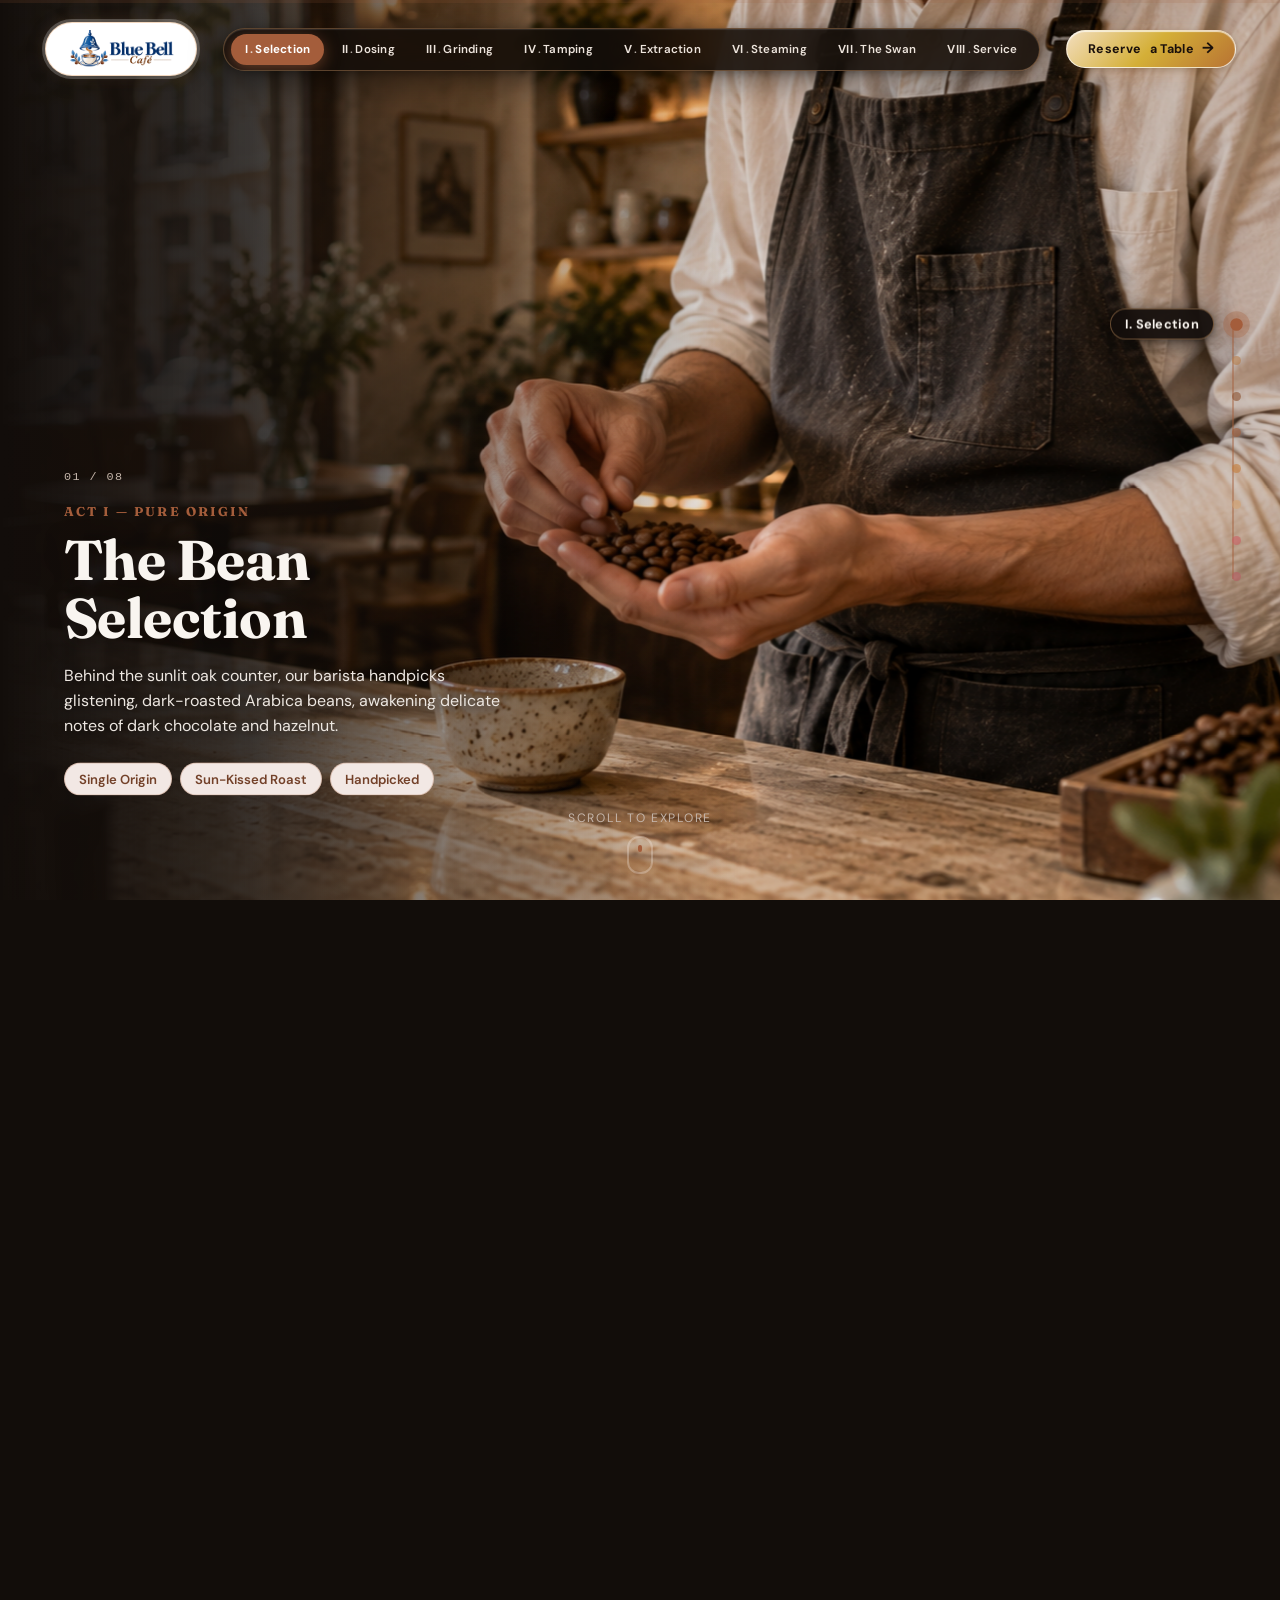
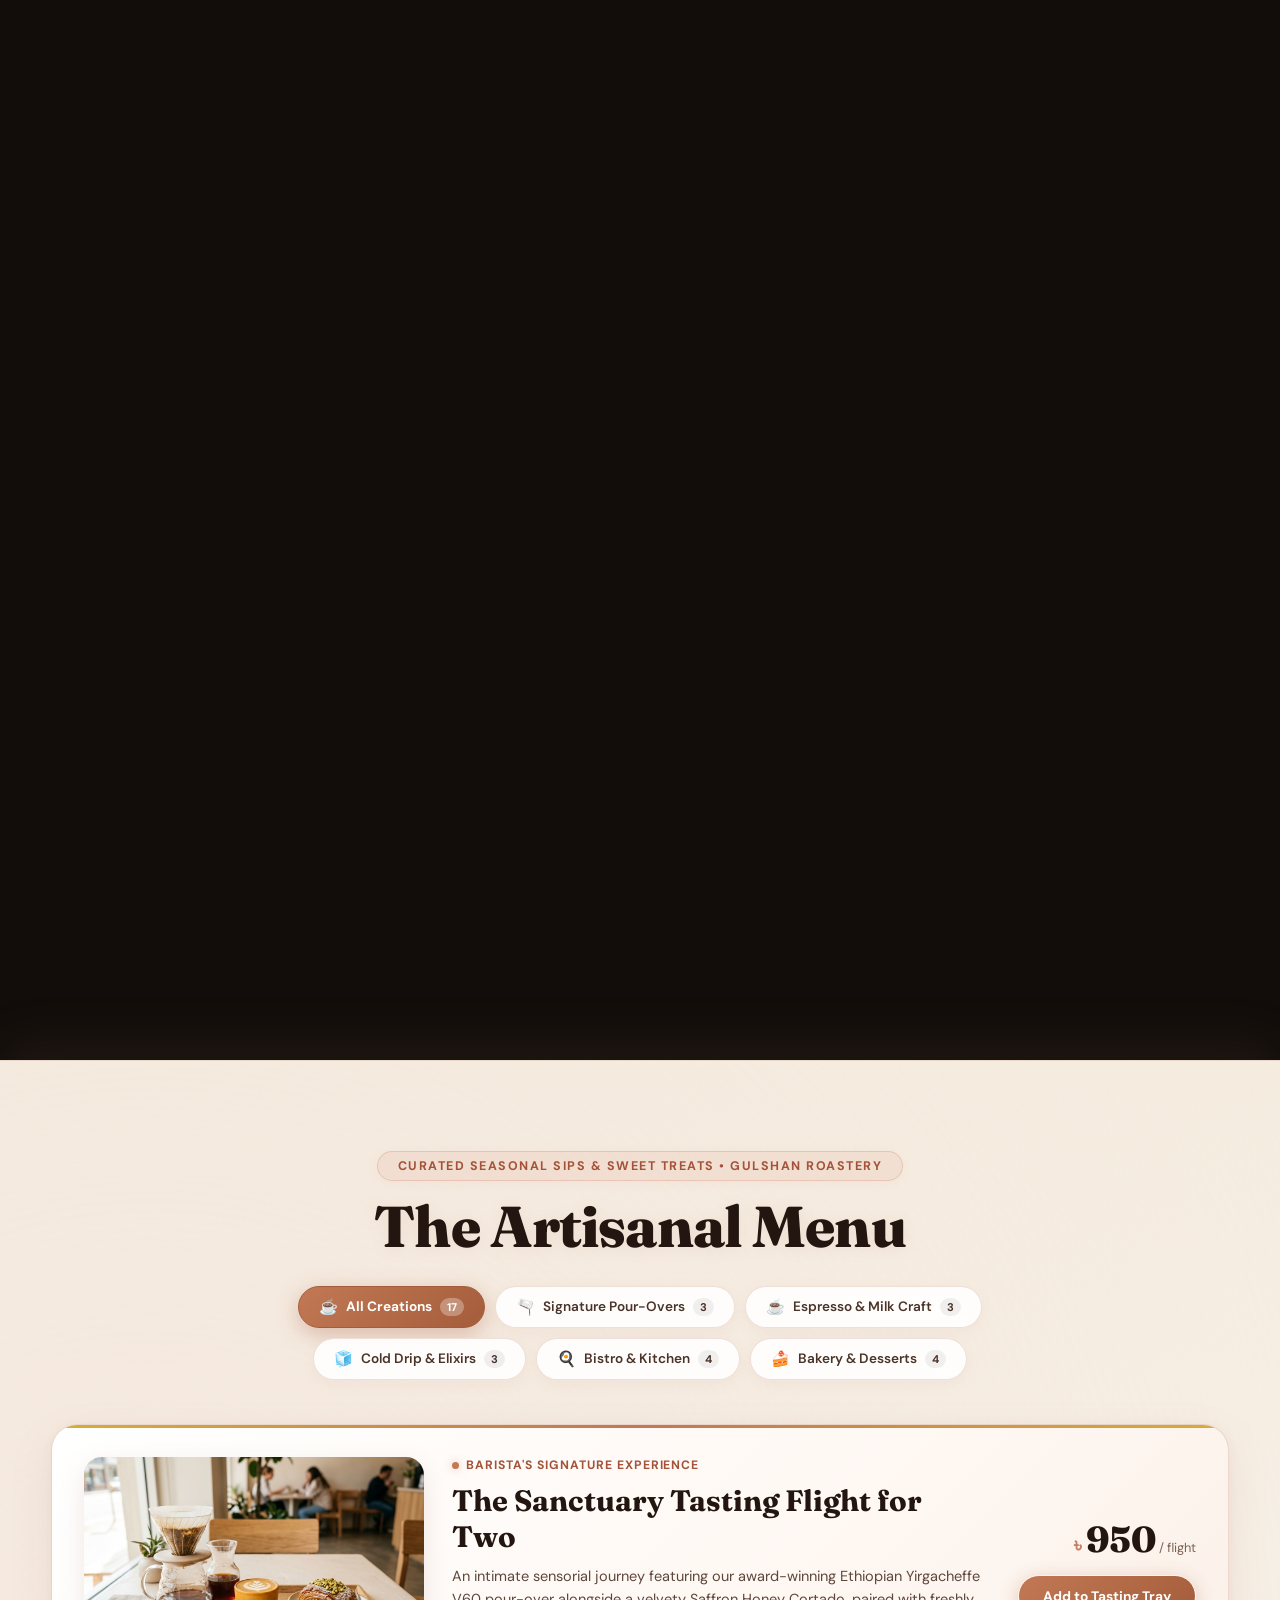
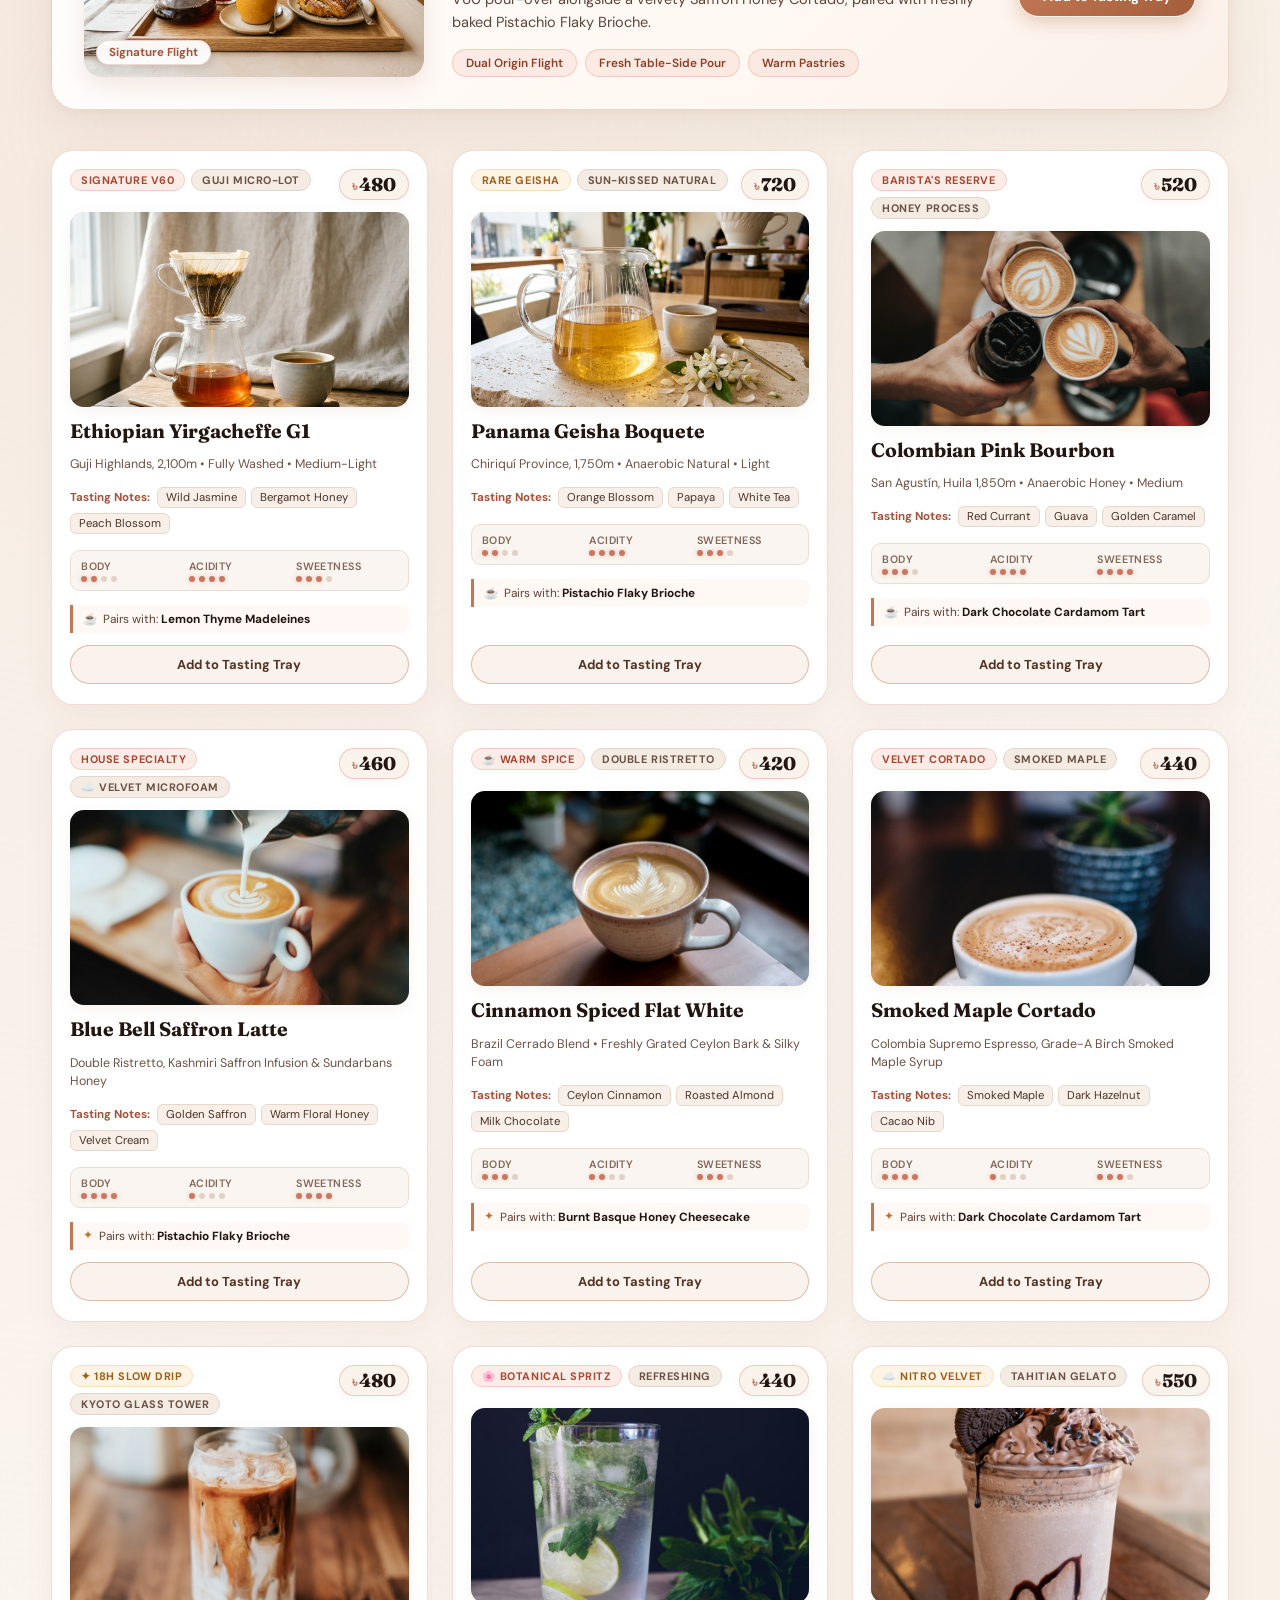
==== commit 22d80f0d: "Title update" ====
--- a/index.html
+++ b/index.html
@@ -7,8 +7,8 @@
   <meta http-equiv="X-UA-Compatible" content="IE=edge">
 
   <!-- Primary Page SEO -->
-  <title>Blue Bell Café — Artisanal Roastery &amp; Cinematic Coffee House | Gulshan, Dhaka</title>
-  <meta name="title" content="Blue Bell Café — Artisanal Roastery &amp; Cinematic Coffee House | Gulshan, Dhaka">
+  <title>Blue Bell Café</title>
+  <meta name="title" content="Blue Bell Café — Artisanal Coffee &amp; Roastery | Gulshan, Dhaka">
   <meta name="description"
     content="Experience the romantic story of artisanal coffee at Blue Bell Café in Gulshan, Dhaka. Explore our 8-chapter roasting ritual, curated bistro menu, and candlelit table service with Mr. Pudding.">
   <meta name="keywords"
@@ -974,10 +974,12 @@
             </div>
           </div>
           <div class="card-img-wrap">
-            <img src="assets/menu/american_breakfast.jpg" alt="The Roastery American Breakfast" class="card-img" loading="lazy">
+            <img src="assets/menu/american_breakfast.jpg" alt="The Roastery American Breakfast" class="card-img"
+              loading="lazy">
           </div>
           <h4 class="card-title">The Roastery American Breakfast</h4>
-          <p class="card-terroir">Two Farm Eggs Sunny-Side Up, Crispy Bacon, Herbed Chicken Sausages, Hash Browns &amp; Buttered Sourdough</p>
+          <p class="card-terroir">Two Farm Eggs Sunny-Side Up, Crispy Bacon, Herbed Chicken Sausages, Hash Browns &amp;
+            Buttered Sourdough</p>
           <p class="card-notes">
             <span class="note-label">Tasting Notes:</span>
             <span class="note-pill">Golden Yolk</span>
@@ -1038,7 +1040,8 @@
             <img src="assets/menu/lasagna.jpg" alt="Tuscan Slow-Baked Lasagna" class="card-img" loading="lazy">
           </div>
           <h4 class="card-title">Tuscan Slow-Baked Lasagna</h4>
-          <p class="card-terroir">Layered Fresh Egg Pasta, 8-Hour Braised Beef Bolognese Ragù, Velvety Béchamel &amp; Aged Parmigiano</p>
+          <p class="card-terroir">Layered Fresh Egg Pasta, 8-Hour Braised Beef Bolognese Ragù, Velvety Béchamel &amp;
+            Aged Parmigiano</p>
           <p class="card-notes">
             <span class="note-label">Tasting Notes:</span>
             <span class="note-pill">San Marzano Tomato</span>
@@ -1067,8 +1070,8 @@
             <span>Pairs with: <strong>18-Hour Kyoto Cold Drip</strong></span>
           </div>
           <div class="card-tray-control">
-            <button type="button" class="add-to-tray-btn" data-id="bis-02" data-name="Tuscan Lasagna"
-              data-price="780" data-cat="bistro">
+            <button type="button" class="add-to-tray-btn" data-id="bis-02" data-name="Tuscan Lasagna" data-price="780"
+              data-cat="bistro">
               <span>Add to Tasting Tray</span>
             </button>
             <div class="tray-qty-stepper" role="group" aria-label="Quantity selector">
@@ -1096,10 +1099,12 @@
             </div>
           </div>
           <div class="card-img-wrap">
-            <img src="assets/menu/fettuccine_alfredo.jpg" alt="Truffle Fettuccine Alfredo" class="card-img" loading="lazy">
+            <img src="assets/menu/fettuccine_alfredo.jpg" alt="Truffle Fettuccine Alfredo" class="card-img"
+              loading="lazy">
           </div>
           <h4 class="card-title">Truffle Fettuccine Alfredo</h4>
-          <p class="card-terroir">Bronze-Cut Fettuccine Ribbon Pasta, Normandy Cultured Butter, 24-Month Parmigiano &amp; Black Truffle Cream</p>
+          <p class="card-terroir">Bronze-Cut Fettuccine Ribbon Pasta, Normandy Cultured Butter, 24-Month Parmigiano
+            &amp; Black Truffle Cream</p>
           <p class="card-notes">
             <span class="note-label">Tasting Notes:</span>
             <span class="note-pill">Aged Parmigiano</span>
@@ -1160,7 +1165,8 @@
             <img src="assets/menu/club_sandwich.jpg" alt="Artisan Café Club Sandwich" class="card-img" loading="lazy">
           </div>
           <h4 class="card-title">Artisan Café Club Sandwich</h4>
-          <p class="card-terroir">Triple-Decker Brioche Toast, Smoked Chicken Breast, Crisp Turkey Bacon, Hass Avocado &amp; Sun-Dried Herb Mayo</p>
+          <p class="card-terroir">Triple-Decker Brioche Toast, Smoked Chicken Breast, Crisp Turkey Bacon, Hass Avocado
+            &amp; Sun-Dried Herb Mayo</p>
           <p class="card-notes">
             <span class="note-label">Tasting Notes:</span>
             <span class="note-pill">Smoked Chicken</span>
@@ -1221,7 +1227,8 @@
             <img src="assets/menu/tiramisu.jpg" alt="Venetian Espresso Tiramisu" class="card-img" loading="lazy">
           </div>
           <h4 class="card-title">Venetian Espresso Tiramisu</h4>
-          <p class="card-terroir">House-Baked Savoiardi Ladyfingers, Single-Origin Espresso Soak, Mascarpone Sabayon &amp; Cocoa Dusting</p>
+          <p class="card-terroir">House-Baked Savoiardi Ladyfingers, Single-Origin Espresso Soak, Mascarpone Sabayon
+            &amp; Cocoa Dusting</p>
           <p class="card-notes">
             <span class="note-label">Flavor Profile:</span>
             <span class="note-pill">Mascarpone Cream</span>
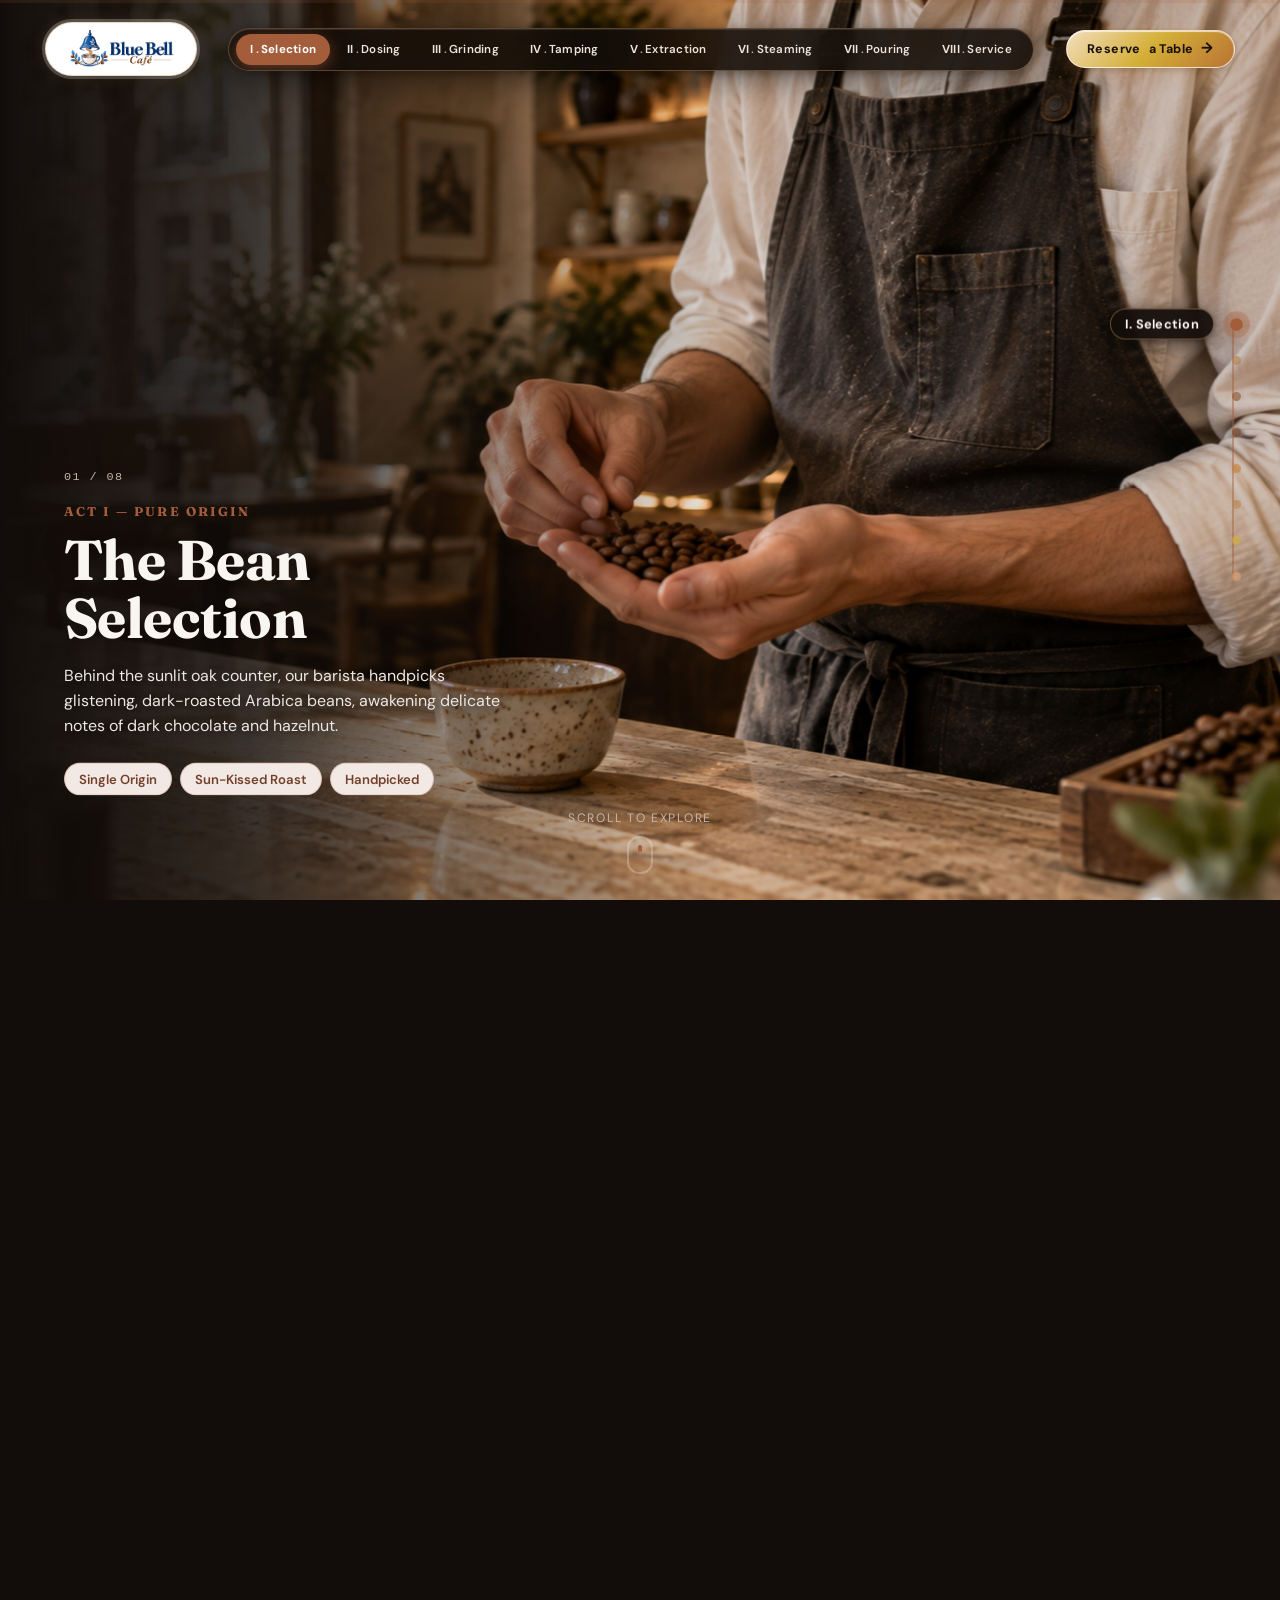
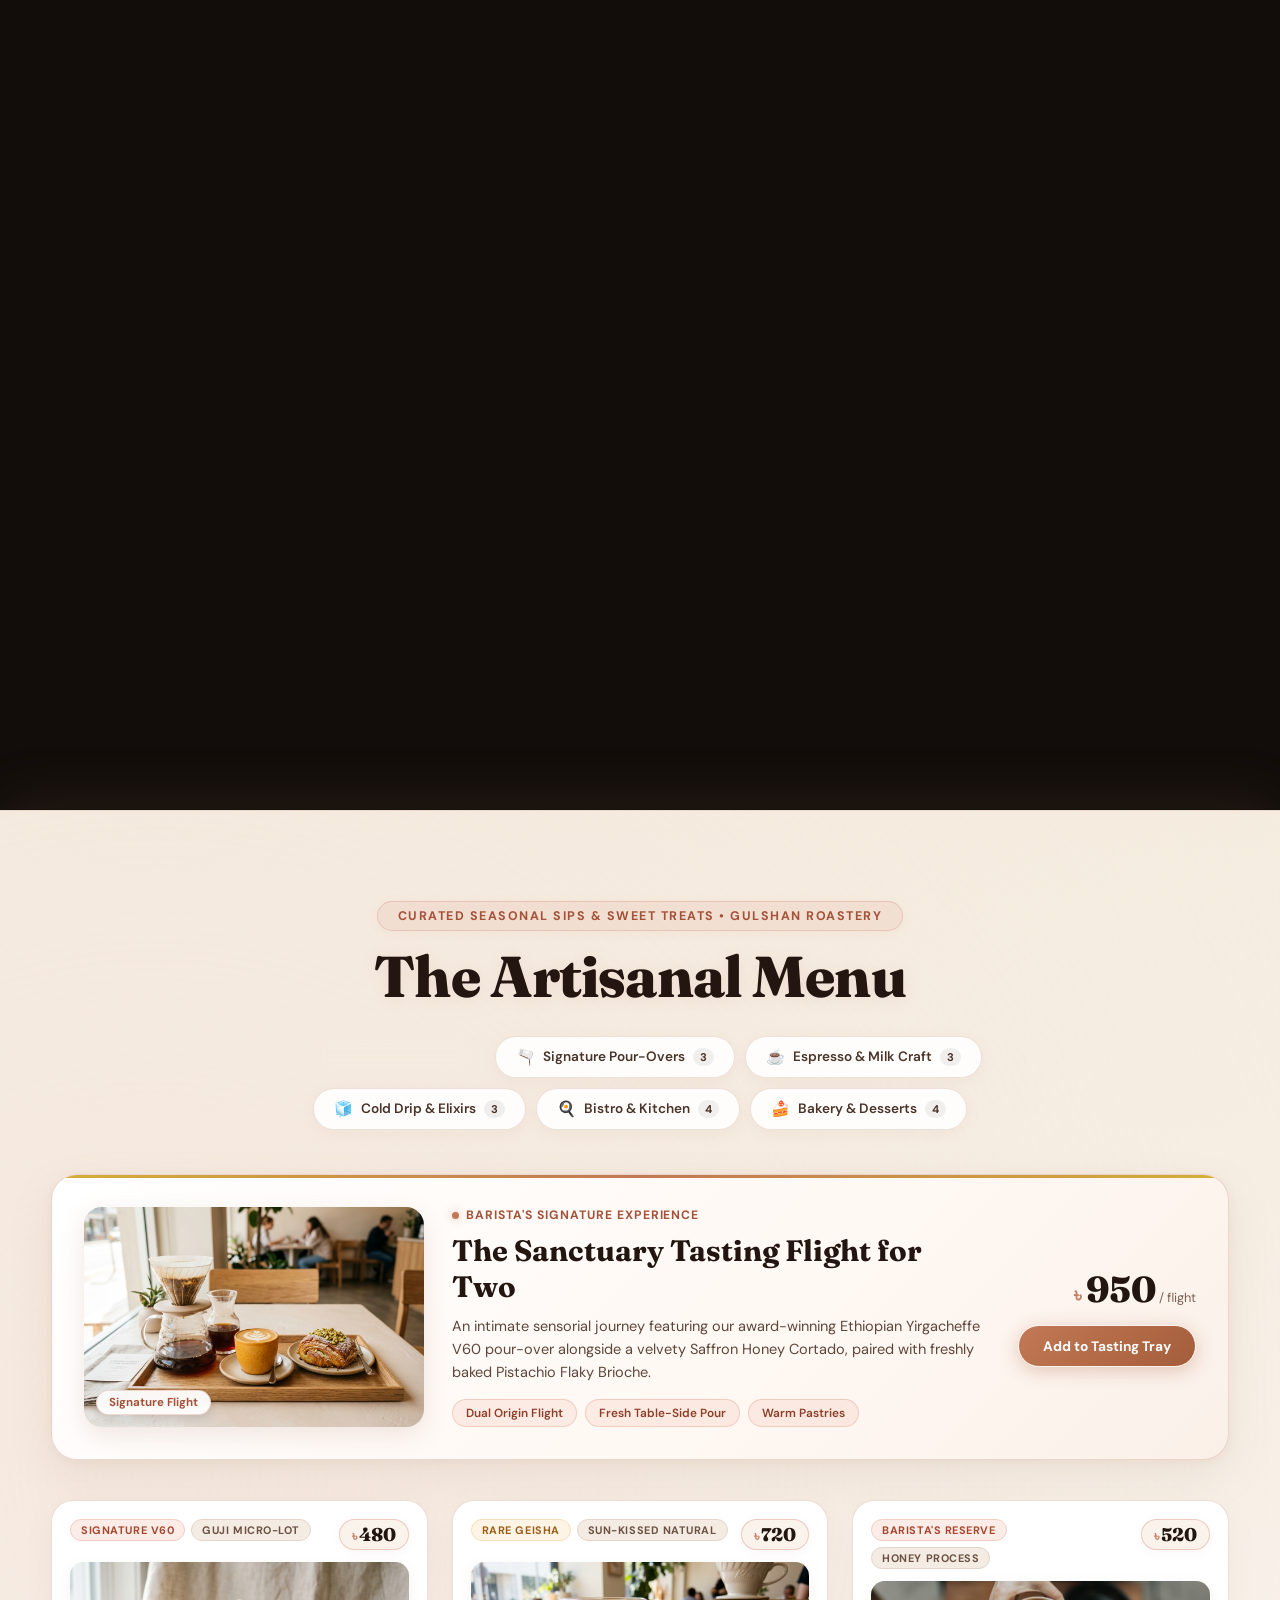
==== commit c8ff55e0: "Updated code structure" ====
--- a/index.html
+++ b/index.html
@@ -47,17 +47,19 @@
     href="https://fonts.googleapis.com/css2?family=DM+Sans:ital,opsz,wght@0,9..40,300..700;1,9..40,300..700&family=Fraunces:ital,opsz,wght@0,9..144,300..800;1,9..144,300..800&display=swap"
     rel="stylesheet">
 
-  <!-- Core Stylesheet -->
+  <!-- Core Stylesheet & Sub-stylesheets -->
   <link rel="stylesheet" href="style.css">
+  <link rel="stylesheet" href="story/story.css">
+  <link rel="stylesheet" href="menu/menu.css">
 
   <!-- High Priority Preloads for Instant Hero Experience -->
   <link rel="preload" href="assets/stills/01_selection.png" as="image" fetchpriority="high">
   <link rel="preload" href="assets/vid/01_selection.mp4" as="video" type="video/mp4" fetchpriority="high">
 
   <!-- Instant Prefetch for Table Reservation Parlour -->
-  <link rel="prefetch" href="reservation.html">
-  <link rel="prefetch" href="reservation.css">
-  <link rel="prefetch" href="reservation.js">
+  <link rel="prefetch" href="reservation/reservation.html">
+  <link rel="prefetch" href="reservation/reservation.css">
+  <link rel="prefetch" href="reservation/reservation.js">
 
   <!-- Structured Data (JSON-LD) for Local Business / Cafe -->
   <script type="application/ld+json">
@@ -124,1362 +126,30 @@
 
   <div id="top"></div>
   <div class="ambient-vignette"></div>
-  <div id="world"></div>
-
 
   <!-- ======================================================================
-       ARTISANAL COFFEE HOUSE MENU
-       Micro-batch roasts, single-origin pour-overs, specialty espresso,
-       slow cold brews, and French-inspired pastries in Gulshan.
+       1. STORY SECTION (8-Act Scroll-Scrubbed Camera Flight)
+       Configuration & styling housed in story/story.js & story/story.css
        ====================================================================== -->
-  <section id="cafe-menu" class="cafe-menu-section">
-    <div class="menu-container">
-
-      <!-- Section Header -->
-      <header class="menu-header">
-        <div class="menu-eyebrow">
-          <span>Curated Seasonal Sips &amp; Sweet Treats • Gulshan Roastery</span>
-        </div>
-        <h2 class="menu-title">The Artisanal Menu</h2>
-
-        <!-- Category Filter Tabs -->
-        <nav class="menu-filter-nav" aria-label="Menu categories">
-          <button type="button" class="menu-filter-btn is-active" data-category="all">
-            <span class="tab-icon">☕</span>
-            <span>All Creations</span>
-            <span class="tab-count">17</span>
-          </button>
-          <button type="button" class="menu-filter-btn" data-category="pour-over">
-            <span class="tab-icon">🫗</span>
-            <span>Signature Pour-Overs</span>
-            <span class="tab-count">3</span>
-          </button>
-          <button type="button" class="menu-filter-btn" data-category="espresso">
-            <span class="tab-icon">☕</span>
-            <span>Espresso &amp; Milk Craft</span>
-            <span class="tab-count">3</span>
-          </button>
-          <button type="button" class="menu-filter-btn" data-category="cold-brew">
-            <span class="tab-icon">🧊</span>
-            <span>Cold Drip &amp; Elixirs</span>
-            <span class="tab-count">3</span>
-          </button>
-          <button type="button" class="menu-filter-btn" data-category="bistro">
-            <span class="tab-icon">🍳</span>
-            <span>Bistro &amp; Kitchen</span>
-            <span class="tab-count">4</span>
-          </button>
-          <button type="button" class="menu-filter-btn" data-category="bakery">
-            <span class="tab-icon">🍰</span>
-            <span>Bakery &amp; Desserts</span>
-            <span class="tab-count">4</span>
-          </button>
-        </nav>
-      </header>
-
-      <!-- Spotlight Feature Card: Roaster's Tasting Flight -->
-      <div class="menu-spotlight-card">
-        <div class="spotlight-media">
-          <img src="assets/menu/flight_for_two.jpg" alt="The Sanctuary Tasting Flight for Two" class="spotlight-img"
-            loading="lazy">
-          <span class="spotlight-media-tag">Signature Flight</span>
-        </div>
-        <div class="spotlight-content">
-          <div class="spotlight-badge">
-            <span class="badge-dot"></span>
-            <span>Barista's Signature Experience</span>
-          </div>
-          <h3 class="spotlight-title">The Sanctuary Tasting Flight for Two</h3>
-          <p class="spotlight-desc">
-            An intimate sensorial journey featuring our award-winning Ethiopian Yirgacheffe V60 pour-over alongside a
-            velvety Saffron Honey Cortado, paired with freshly baked Pistachio Flaky Brioche.
-          </p>
-          <div class="spotlight-tags">
-            <span class="spotlight-tag">Dual Origin Flight</span>
-            <span class="spotlight-tag">Fresh Table-Side Pour</span>
-            <span class="spotlight-tag">Warm Pastries</span>
-          </div>
-        </div>
-        <div class="spotlight-action">
-          <div class="spotlight-price">
-            <span class="currency">৳</span>
-            <span class="amount">950</span>
-            <span class="price-unit">/ flight</span>
-          </div>
-          <div class="card-tray-control spotlight-tray-control">
-            <button type="button" class="add-to-tray-btn spotlight-btn" data-id="flight-01"
-              data-name="Sanctuary Tasting Flight for Two" data-price="950" data-cat="pour-over">
-              <span>Add to Tasting Tray</span>
-            </button>
-            <div class="tray-qty-stepper" role="group" aria-label="Quantity selector">
-              <button type="button" class="qty-step-btn qty-minus" aria-label="Decrease quantity"
-                title="Decrease">−</button>
-              <div class="qty-step-display">
-                <span class="qty-step-value">1</span>
-                <span class="qty-step-label">qty</span>
-              </div>
-              <button type="button" class="qty-step-btn qty-plus" aria-label="Increase quantity"
-                title="Increase">+</button>
-            </div>
-          </div>
-        </div>
-      </div>
-
-      <!-- Menu Grid: 17 Artisanal Items Across 5 Categories -->
-      <div class="menu-grid" id="menu-grid">
-
-        <!-- ITEM 1: Ethiopian Yirgacheffe G1 -->
-        <article class="menu-card" data-category="pour-over">
-          <div class="card-top">
-            <div class="card-badges">
-              <span class="card-badge badge-signature">Signature V60</span>
-              <span class="card-badge badge-light">Guji Micro-Lot</span>
-            </div>
-            <div class="card-price">
-              <span class="currency">৳</span><span class="amount">480</span>
-            </div>
-          </div>
-          <div class="card-img-wrap">
-            <img src="assets/menu/yirgacheffe_v60.jpg" alt="Ethiopian Yirgacheffe G1" class="card-img" loading="lazy">
-          </div>
-          <h4 class="card-title">Ethiopian Yirgacheffe G1</h4>
-          <p class="card-terroir">Guji Highlands, 2,100m • Fully Washed • Medium-Light</p>
-          <p class="card-notes">
-            <span class="note-label">Tasting Notes:</span>
-            <span class="note-pill">Wild Jasmine</span>
-            <span class="note-pill">Bergamot Honey</span>
-            <span class="note-pill">Peach Blossom</span>
-          </p>
-          <div class="card-metrics">
-            <div class="metric-item">
-              <span class="metric-name">Body</span>
-              <div class="metric-dots"><span class="dot filled"></span><span class="dot filled"></span><span
-                  class="dot"></span><span class="dot"></span></div>
-            </div>
-            <div class="metric-item">
-              <span class="metric-name">Acidity</span>
-              <div class="metric-dots"><span class="dot filled"></span><span class="dot filled"></span><span
-                  class="dot filled"></span><span class="dot filled"></span></div>
-            </div>
-            <div class="metric-item">
-              <span class="metric-name">Sweetness</span>
-              <div class="metric-dots"><span class="dot filled"></span><span class="dot filled"></span><span
-                  class="dot filled"></span><span class="dot"></span></div>
-            </div>
-          </div>
-          <div class="card-pairing">
-            <span class="pairing-icon">☕</span>
-            <span>Pairs with: <strong>Lemon Thyme Madeleines</strong></span>
-          </div>
-          <div class="card-tray-control">
-            <button type="button" class="add-to-tray-btn" data-id="po-01" data-name="Ethiopian Yirgacheffe G1"
-              data-price="480" data-cat="pour-over">
-              <span>Add to Tasting Tray</span>
-            </button>
-            <div class="tray-qty-stepper" role="group" aria-label="Quantity selector">
-              <button type="button" class="qty-step-btn qty-minus" aria-label="Decrease quantity"
-                title="Decrease">−</button>
-              <div class="qty-step-display">
-                <span class="qty-step-value">1</span>
-                <span class="qty-step-label">qty</span>
-              </div>
-              <button type="button" class="qty-step-btn qty-plus" aria-label="Increase quantity"
-                title="Increase">+</button>
-            </div>
-          </div>
-        </article>
-
-        <!-- ITEM 2: Panama Geisha Boquete Estate -->
-        <article class="menu-card" data-category="pour-over">
-          <div class="card-top">
-            <div class="card-badges">
-              <span class="card-badge badge-reserve">Rare Geisha</span>
-              <span class="card-badge badge-light">Sun-Kissed Natural</span>
-            </div>
-            <div class="card-price">
-              <span class="currency">৳</span><span class="amount">720</span>
-            </div>
-          </div>
-          <div class="card-img-wrap">
-            <img src="assets/menu/panama_geisha.jpg" alt="Panama Geisha Boquete" class="card-img" loading="lazy">
-          </div>
-          <h4 class="card-title">Panama Geisha Boquete</h4>
-          <p class="card-terroir">Chiriquí Province, 1,750m • Anaerobic Natural • Light</p>
-          <p class="card-notes">
-            <span class="note-label">Tasting Notes:</span>
-            <span class="note-pill">Orange Blossom</span>
-            <span class="note-pill">Papaya</span>
-            <span class="note-pill">White Tea</span>
-          </p>
-          <div class="card-metrics">
-            <div class="metric-item">
-              <span class="metric-name">Body</span>
-              <div class="metric-dots"><span class="dot filled"></span><span class="dot filled"></span><span
-                  class="dot"></span><span class="dot"></span></div>
-            </div>
-            <div class="metric-item">
-              <span class="metric-name">Acidity</span>
-              <div class="metric-dots"><span class="dot filled"></span><span class="dot filled"></span><span
-                  class="dot filled"></span><span class="dot filled"></span></div>
-            </div>
-            <div class="metric-item">
-              <span class="metric-name">Sweetness</span>
-              <div class="metric-dots"><span class="dot filled"></span><span class="dot filled"></span><span
-                  class="dot filled"></span><span class="dot"></span></div>
-            </div>
-          </div>
-          <div class="card-pairing">
-            <span class="pairing-icon">☕</span>
-            <span>Pairs with: <strong>Pistachio Flaky Brioche</strong></span>
-          </div>
-          <div class="card-tray-control">
-            <button type="button" class="add-to-tray-btn" data-id="po-02" data-name="Panama Geisha Boquete"
-              data-price="720" data-cat="pour-over">
-              <span>Add to Tasting Tray</span>
-            </button>
-            <div class="tray-qty-stepper" role="group" aria-label="Quantity selector">
-              <button type="button" class="qty-step-btn qty-minus" aria-label="Decrease quantity"
-                title="Decrease">−</button>
-              <div class="qty-step-display">
-                <span class="qty-step-value">1</span>
-                <span class="qty-step-label">qty</span>
-              </div>
-              <button type="button" class="qty-step-btn qty-plus" aria-label="Increase quantity"
-                title="Increase">+</button>
-            </div>
-          </div>
-        </article>
-
-        <!-- ITEM 3: Colombian Huila Pink Bourbon -->
-        <article class="menu-card" data-category="pour-over">
-          <div class="card-top">
-            <div class="card-badges">
-              <span class="card-badge badge-signature">Barista's Reserve</span>
-              <span class="card-badge badge-light">Honey Process</span>
-            </div>
-            <div class="card-price">
-              <span class="currency">৳</span><span class="amount">520</span>
-            </div>
-          </div>
-          <div class="card-img-wrap">
-            <img src="assets/menu/pink_bourbon.jpg" alt="Colombian Pink Bourbon" class="card-img" loading="lazy">
-          </div>
-          <h4 class="card-title">Colombian Pink Bourbon</h4>
-          <p class="card-terroir">San Agustín, Huila 1,850m • Anaerobic Honey • Medium</p>
-          <p class="card-notes">
-            <span class="note-label">Tasting Notes:</span>
-            <span class="note-pill">Red Currant</span>
-            <span class="note-pill">Guava</span>
-            <span class="note-pill">Golden Caramel</span>
-          </p>
-          <div class="card-metrics">
-            <div class="metric-item">
-              <span class="metric-name">Body</span>
-              <div class="metric-dots"><span class="dot filled"></span><span class="dot filled"></span><span
-                  class="dot filled"></span><span class="dot"></span></div>
-            </div>
-            <div class="metric-item">
-              <span class="metric-name">Acidity</span>
-              <div class="metric-dots"><span class="dot filled"></span><span class="dot filled"></span><span
-                  class="dot filled"></span><span class="dot filled"></span></div>
-            </div>
-            <div class="metric-item">
-              <span class="metric-name">Sweetness</span>
-              <div class="metric-dots"><span class="dot filled"></span><span class="dot filled"></span><span
-                  class="dot filled"></span><span class="dot filled"></span></div>
-            </div>
-          </div>
-          <div class="card-pairing">
-            <span class="pairing-icon">☕</span>
-            <span>Pairs with: <strong>Dark Chocolate Cardamom Tart</strong></span>
-          </div>
-          <div class="card-tray-control">
-            <button type="button" class="add-to-tray-btn" data-id="po-03" data-name="Colombian Pink Bourbon"
-              data-price="520" data-cat="pour-over">
-              <span>Add to Tasting Tray</span>
-            </button>
-            <div class="tray-qty-stepper" role="group" aria-label="Quantity selector">
-              <button type="button" class="qty-step-btn qty-minus" aria-label="Decrease quantity"
-                title="Decrease">−</button>
-              <div class="qty-step-display">
-                <span class="qty-step-value">1</span>
-                <span class="qty-step-label">qty</span>
-              </div>
-              <button type="button" class="qty-step-btn qty-plus" aria-label="Increase quantity"
-                title="Increase">+</button>
-            </div>
-          </div>
-        </article>
-
-        <!-- ITEM 4: Blue Bell Saffron Honey Latte -->
-        <article class="menu-card" data-category="espresso">
-          <div class="card-top">
-            <div class="card-badges">
-              <span class="card-badge badge-signature">House Specialty</span>
-              <span class="card-badge badge-light">☁️ Velvet Microfoam</span>
-            </div>
-            <div class="card-price">
-              <span class="currency">৳</span><span class="amount">460</span>
-            </div>
-          </div>
-          <div class="card-img-wrap">
-            <img src="assets/menu/saffron_latte.jpg" alt="Blue Bell Saffron Latte" class="card-img" loading="lazy">
-          </div>
-          <h4 class="card-title">Blue Bell Saffron Latte</h4>
-          <p class="card-terroir">Double Ristretto, Kashmiri Saffron Infusion &amp; Sundarbans Honey</p>
-          <p class="card-notes">
-            <span class="note-label">Tasting Notes:</span>
-            <span class="note-pill">Golden Saffron</span>
-            <span class="note-pill">Warm Floral Honey</span>
-            <span class="note-pill">Velvet Cream</span>
-          </p>
-          <div class="card-metrics">
-            <div class="metric-item">
-              <span class="metric-name">Body</span>
-              <div class="metric-dots"><span class="dot filled"></span><span class="dot filled"></span><span
-                  class="dot filled"></span><span class="dot filled"></span></div>
-            </div>
-            <div class="metric-item">
-              <span class="metric-name">Acidity</span>
-              <div class="metric-dots"><span class="dot filled"></span><span class="dot"></span><span
-                  class="dot"></span><span class="dot"></span></div>
-            </div>
-            <div class="metric-item">
-              <span class="metric-name">Sweetness</span>
-              <div class="metric-dots"><span class="dot filled"></span><span class="dot filled"></span><span
-                  class="dot filled"></span><span class="dot filled"></span></div>
-            </div>
-          </div>
-          <div class="card-pairing">
-            <span class="pairing-icon">✦</span>
-            <span>Pairs with: <strong>Pistachio Flaky Brioche</strong></span>
-          </div>
-          <div class="card-tray-control">
-            <button type="button" class="add-to-tray-btn" data-id="esp-01" data-name="Blue Bell Saffron Latte"
-              data-price="460" data-cat="espresso">
-              <span>Add to Tasting Tray</span>
-            </button>
-            <div class="tray-qty-stepper" role="group" aria-label="Quantity selector">
-              <button type="button" class="qty-step-btn qty-minus" aria-label="Decrease quantity"
-                title="Decrease">−</button>
-              <div class="qty-step-display">
-                <span class="qty-step-value">1</span>
-                <span class="qty-step-label">qty</span>
-              </div>
-              <button type="button" class="qty-step-btn qty-plus" aria-label="Increase quantity"
-                title="Increase">+</button>
-            </div>
-          </div>
-        </article>
-
-        <!-- ITEM 5: Cinnamon Spiced Flat White -->
-        <article class="menu-card" data-category="espresso">
-          <div class="card-top">
-            <div class="card-badges">
-              <span class="card-badge badge-signature">☕ Warm Spice</span>
-              <span class="card-badge badge-light">Double Ristretto</span>
-            </div>
-            <div class="card-price">
-              <span class="currency">৳</span><span class="amount">420</span>
-            </div>
-          </div>
-          <div class="card-img-wrap">
-            <img src="assets/menu/cinnamon_flatwhite.jpg" alt="Cinnamon Spiced Flat White" class="card-img"
-              loading="lazy">
-          </div>
-          <h4 class="card-title">Cinnamon Spiced Flat White</h4>
-          <p class="card-terroir">Brazil Cerrado Blend • Freshly Grated Ceylon Bark &amp; Silky Foam</p>
-          <p class="card-notes">
-            <span class="note-label">Tasting Notes:</span>
-            <span class="note-pill">Ceylon Cinnamon</span>
-            <span class="note-pill">Roasted Almond</span>
-            <span class="note-pill">Milk Chocolate</span>
-          </p>
-          <div class="card-metrics">
-            <div class="metric-item">
-              <span class="metric-name">Body</span>
-              <div class="metric-dots"><span class="dot filled"></span><span class="dot filled"></span><span
-                  class="dot filled"></span><span class="dot"></span></div>
-            </div>
-            <div class="metric-item">
-              <span class="metric-name">Acidity</span>
-              <div class="metric-dots"><span class="dot filled"></span><span class="dot filled"></span><span
-                  class="dot"></span><span class="dot"></span></div>
-            </div>
-            <div class="metric-item">
-              <span class="metric-name">Sweetness</span>
-              <div class="metric-dots"><span class="dot filled"></span><span class="dot filled"></span><span
-                  class="dot filled"></span><span class="dot"></span></div>
-            </div>
-          </div>
-          <div class="card-pairing">
-            <span class="pairing-icon">✦</span>
-            <span>Pairs with: <strong>Burnt Basque Honey Cheesecake</strong></span>
-          </div>
-          <div class="card-tray-control">
-            <button type="button" class="add-to-tray-btn" data-id="esp-02" data-name="Cinnamon Spiced Flat White"
-              data-price="420" data-cat="espresso">
-              <span>Add to Tasting Tray</span>
-            </button>
-            <div class="tray-qty-stepper" role="group" aria-label="Quantity selector">
-              <button type="button" class="qty-step-btn qty-minus" aria-label="Decrease quantity"
-                title="Decrease">−</button>
-              <div class="qty-step-display">
-                <span class="qty-step-value">1</span>
-                <span class="qty-step-label">qty</span>
-              </div>
-              <button type="button" class="qty-step-btn qty-plus" aria-label="Increase quantity"
-                title="Increase">+</button>
-            </div>
-          </div>
-        </article>
-
-        <!-- ITEM 6: Smoked Maple Cortado -->
-        <article class="menu-card" data-category="espresso">
-          <div class="card-top">
-            <div class="card-badges">
-              <span class="card-badge badge-signature">Velvet Cortado</span>
-              <span class="card-badge badge-light">Smoked Maple</span>
-            </div>
-            <div class="card-price">
-              <span class="currency">৳</span><span class="amount">440</span>
-            </div>
-          </div>
-          <div class="card-img-wrap">
-            <img src="assets/menu/maple_cortado.jpg" alt="Smoked Maple Cortado" class="card-img" loading="lazy">
-          </div>
-          <h4 class="card-title">Smoked Maple Cortado</h4>
-          <p class="card-terroir">Colombia Supremo Espresso, Grade-A Birch Smoked Maple Syrup</p>
-          <p class="card-notes">
-            <span class="note-label">Tasting Notes:</span>
-            <span class="note-pill">Smoked Maple</span>
-            <span class="note-pill">Dark Hazelnut</span>
-            <span class="note-pill">Cacao Nib</span>
-          </p>
-          <div class="card-metrics">
-            <div class="metric-item">
-              <span class="metric-name">Body</span>
-              <div class="metric-dots"><span class="dot filled"></span><span class="dot filled"></span><span
-                  class="dot filled"></span><span class="dot filled"></span></div>
-            </div>
-            <div class="metric-item">
-              <span class="metric-name">Acidity</span>
-              <div class="metric-dots"><span class="dot filled"></span><span class="dot"></span><span
-                  class="dot"></span><span class="dot"></span></div>
-            </div>
-            <div class="metric-item">
-              <span class="metric-name">Sweetness</span>
-              <div class="metric-dots"><span class="dot filled"></span><span class="dot filled"></span><span
-                  class="dot filled"></span><span class="dot"></span></div>
-            </div>
-          </div>
-          <div class="card-pairing">
-            <span class="pairing-icon">✦</span>
-            <span>Pairs with: <strong>Dark Chocolate Cardamom Tart</strong></span>
-          </div>
-          <div class="card-tray-control">
-            <button type="button" class="add-to-tray-btn" data-id="esp-03" data-name="Smoked Maple Cortado"
-              data-price="440" data-cat="espresso">
-              <span>Add to Tasting Tray</span>
-            </button>
-            <div class="tray-qty-stepper" role="group" aria-label="Quantity selector">
-              <button type="button" class="qty-step-btn qty-minus" aria-label="Decrease quantity"
-                title="Decrease">−</button>
-              <div class="qty-step-display">
-                <span class="qty-step-value">1</span>
-                <span class="qty-step-label">qty</span>
-              </div>
-              <button type="button" class="qty-step-btn qty-plus" aria-label="Increase quantity"
-                title="Increase">+</button>
-            </div>
-          </div>
-        </article>
-
-        <!-- ITEM 7: 18-Hour Kyoto Slow Cold Drip -->
-        <article class="menu-card" data-category="cold-brew">
-          <div class="card-top">
-            <div class="card-badges">
-              <span class="card-badge badge-reserve">✦ 18h Slow Drip</span>
-              <span class="card-badge badge-light">Kyoto Glass Tower</span>
-            </div>
-            <div class="card-price">
-              <span class="currency">৳</span><span class="amount">480</span>
-            </div>
-          </div>
-          <div class="card-img-wrap">
-            <img src="assets/menu/kyoto_cold_drip.jpg" alt="18-Hour Kyoto Cold Drip" class="card-img" loading="lazy">
-          </div>
-          <h4 class="card-title">18-Hour Kyoto Cold Drip</h4>
-          <p class="card-terroir">Sumatra Mandheling Micro-lot • Tower Ice Extraction over 18 Hours</p>
-          <p class="card-notes">
-            <span class="note-label">Tasting Notes:</span>
-            <span class="note-pill">Ripe Dark Plum</span>
-            <span class="note-pill">Bourbon Cask</span>
-            <span class="note-pill">Molasses Finish</span>
-          </p>
-          <div class="card-metrics">
-            <div class="metric-item">
-              <span class="metric-name">Body</span>
-              <div class="metric-dots"><span class="dot filled"></span><span class="dot filled"></span><span
-                  class="dot filled"></span><span class="dot filled"></span></div>
-            </div>
-            <div class="metric-item">
-              <span class="metric-name">Acidity</span>
-              <div class="metric-dots"><span class="dot filled"></span><span class="dot filled"></span><span
-                  class="dot"></span><span class="dot"></span></div>
-            </div>
-            <div class="metric-item">
-              <span class="metric-name">Sweetness</span>
-              <div class="metric-dots"><span class="dot filled"></span><span class="dot filled"></span><span
-                  class="dot filled"></span><span class="dot"></span></div>
-            </div>
-          </div>
-          <div class="card-pairing">
-            <span class="pairing-icon">✦</span>
-            <span>Pairs with: <strong>Burnt Basque Honey Cheesecake</strong></span>
-          </div>
-          <div class="card-tray-control">
-            <button type="button" class="add-to-tray-btn" data-id="cb-01" data-name="18-Hour Kyoto Cold Drip"
-              data-price="480" data-cat="cold-brew">
-              <span>Add to Tasting Tray</span>
-            </button>
-            <div class="tray-qty-stepper" role="group" aria-label="Quantity selector">
-              <button type="button" class="qty-step-btn qty-minus" aria-label="Decrease quantity"
-                title="Decrease">−</button>
-              <div class="qty-step-display">
-                <span class="qty-step-value">1</span>
-                <span class="qty-step-label">qty</span>
-              </div>
-              <button type="button" class="qty-step-btn qty-plus" aria-label="Increase quantity"
-                title="Increase">+</button>
-            </div>
-          </div>
-        </article>
-
-        <!-- ITEM 8: Cascara & Orange Blossom Tonic -->
-        <article class="menu-card" data-category="cold-brew">
-          <div class="card-top">
-            <div class="card-badges">
-              <span class="card-badge badge-signature">🌸 Botanical Spritz</span>
-              <span class="card-badge badge-light">Refreshing</span>
-            </div>
-            <div class="card-price">
-              <span class="currency">৳</span><span class="amount">440</span>
-            </div>
-          </div>
-          <div class="card-img-wrap">
-            <img src="assets/menu/cascara_tonic.jpg" alt="Cascara &amp; Orange Tonic" class="card-img" loading="lazy">
-          </div>
-          <h4 class="card-title">Cascara &amp; Orange Tonic</h4>
-          <p class="card-terroir">Sun-Dried Geisha Coffee Cherry Tea with Mandarin Tonic &amp; Rosemary</p>
-          <p class="card-notes">
-            <span class="note-label">Tasting Notes:</span>
-            <span class="note-pill">Wild Rosehip</span>
-            <span class="note-pill">Mandarin Zest</span>
-            <span class="note-pill">Sparkling Fizz</span>
-          </p>
-          <div class="card-metrics">
-            <div class="metric-item">
-              <span class="metric-name">Body</span>
-              <div class="metric-dots"><span class="dot filled"></span><span class="dot"></span><span
-                  class="dot"></span><span class="dot"></span></div>
-            </div>
-            <div class="metric-item">
-              <span class="metric-name">Acidity</span>
-              <div class="metric-dots"><span class="dot filled"></span><span class="dot filled"></span><span
-                  class="dot filled"></span><span class="dot filled"></span></div>
-            </div>
-            <div class="metric-item">
-              <span class="metric-name">Sweetness</span>
-              <div class="metric-dots"><span class="dot filled"></span><span class="dot filled"></span><span
-                  class="dot filled"></span><span class="dot"></span></div>
-            </div>
-          </div>
-          <div class="card-pairing">
-            <span class="pairing-icon">✦</span>
-            <span>Pairs with: <strong>Pistachio Flaky Brioche</strong></span>
-          </div>
-          <div class="card-tray-control">
-            <button type="button" class="add-to-tray-btn" data-id="cb-02" data-name="Cascara &amp; Orange Tonic"
-              data-price="440" data-cat="cold-brew">
-              <span>Add to Tasting Tray</span>
-            </button>
-            <div class="tray-qty-stepper" role="group" aria-label="Quantity selector">
-              <button type="button" class="qty-step-btn qty-minus" aria-label="Decrease quantity"
-                title="Decrease">−</button>
-              <div class="qty-step-display">
-                <span class="qty-step-value">1</span>
-                <span class="qty-step-label">qty</span>
-              </div>
-              <button type="button" class="qty-step-btn qty-plus" aria-label="Increase quantity"
-                title="Increase">+</button>
-            </div>
-          </div>
-        </article>
-
-        <!-- ITEM 9: Nitro Velvet Espresso Float -->
-        <article class="menu-card" data-category="cold-brew">
-          <div class="card-top">
-            <div class="card-badges">
-              <span class="card-badge badge-reserve">☁️ Nitro Velvet</span>
-              <span class="card-badge badge-light">Tahitian Gelato</span>
-            </div>
-            <div class="card-price">
-              <span class="currency">৳</span><span class="amount">550</span>
-            </div>
-          </div>
-          <div class="card-img-wrap">
-            <img src="assets/menu/nitro_float.jpg" alt="Nitro Velvet Float" class="card-img" loading="lazy">
-          </div>
-          <h4 class="card-title">Nitro Velvet Float</h4>
-          <p class="card-terroir">Micro-bubbled Nitrogen Cold Brew with Madagascar Bean Gelato</p>
-          <p class="card-notes">
-            <span class="note-label">Tasting Notes:</span>
-            <span class="note-pill">Guinness Crema</span>
-            <span class="note-pill">Tahitian Vanilla</span>
-            <span class="note-pill">Espresso Swirl</span>
-          </p>
-          <div class="card-metrics">
-            <div class="metric-item">
-              <span class="metric-name">Body</span>
-              <div class="metric-dots"><span class="dot filled"></span><span class="dot filled"></span><span
-                  class="dot filled"></span><span class="dot filled"></span></div>
-            </div>
-            <div class="metric-item">
-              <span class="metric-name">Acidity</span>
-              <div class="metric-dots"><span class="dot filled"></span><span class="dot"></span><span
-                  class="dot"></span><span class="dot"></span></div>
-            </div>
-            <div class="metric-item">
-              <span class="metric-name">Sweetness</span>
-              <div class="metric-dots"><span class="dot filled"></span><span class="dot filled"></span><span
-                  class="dot filled"></span><span class="dot"></span></div>
-            </div>
-          </div>
-          <div class="card-pairing">
-            <span class="pairing-icon">✦</span>
-            <span>Pairs with: <strong>Dark Chocolate Cardamom Tart</strong></span>
-          </div>
-          <div class="card-tray-control">
-            <button type="button" class="add-to-tray-btn" data-id="cb-03" data-name="Nitro Velvet Float"
-              data-price="550" data-cat="cold-brew">
-              <span>Add to Tasting Tray</span>
-            </button>
-            <div class="tray-qty-stepper" role="group" aria-label="Quantity selector">
-              <button type="button" class="qty-step-btn qty-minus" aria-label="Decrease quantity"
-                title="Decrease">−</button>
-              <div class="qty-step-display">
-                <span class="qty-step-value">1</span>
-                <span class="qty-step-label">qty</span>
-              </div>
-              <button type="button" class="qty-step-btn qty-plus" aria-label="Increase quantity"
-                title="Increase">+</button>
-            </div>
-          </div>
-        </article>
-
-        <!-- ITEM 10: Pistachio Flaky Brioche -->
-        <article class="menu-card" data-category="bakery">
-          <div class="card-top">
-            <div class="card-badges">
-              <span class="card-badge badge-bakery">🥐 Freshly Baked</span>
-              <span class="card-badge badge-light">Normandy Butter</span>
-            </div>
-            <div class="card-price">
-              <span class="currency">৳</span><span class="amount">380</span>
-            </div>
-          </div>
-          <div class="card-img-wrap">
-            <img src="assets/menu/pistachio_brioche.jpg" alt="Pistachio Flaky Brioche" class="card-img" loading="lazy">
-          </div>
-          <h4 class="card-title">Pistachio Flaky Brioche</h4>
-          <p class="card-terroir">72-Hour Laminated Brioche with Roasted Bronte Pistachio Cream</p>
-          <p class="card-notes">
-            <span class="note-label">Flavor Profile:</span>
-            <span class="note-pill">Caramelized Crust</span>
-            <span class="note-pill">Toasted Pistachio</span>
-            <span class="note-pill">Sea Salt Flake</span>
-          </p>
-          <div class="card-metrics">
-            <div class="metric-item">
-              <span class="metric-name">Richness</span>
-              <div class="metric-dots"><span class="dot filled"></span><span class="dot filled"></span><span
-                  class="dot filled"></span><span class="dot filled"></span></div>
-            </div>
-            <div class="metric-item">
-              <span class="metric-name">Flakiness</span>
-              <div class="metric-dots"><span class="dot filled"></span><span class="dot filled"></span><span
-                  class="dot filled"></span><span class="dot filled"></span></div>
-            </div>
-            <div class="metric-item">
-              <span class="metric-name">Sweetness</span>
-              <div class="metric-dots"><span class="dot filled"></span><span class="dot filled"></span><span
-                  class="dot filled"></span><span class="dot"></span></div>
-            </div>
-          </div>
-          <div class="card-pairing">
-            <span class="pairing-icon">✦</span>
-            <span>Pairs with: <strong>Ethiopian Yirgacheffe G1</strong></span>
-          </div>
-          <div class="card-tray-control">
-            <button type="button" class="add-to-tray-btn" data-id="bak-01" data-name="Pistachio Flaky Brioche"
-              data-price="380" data-cat="bakery">
-              <span>Add to Tasting Tray</span>
-            </button>
-            <div class="tray-qty-stepper" role="group" aria-label="Quantity selector">
-              <button type="button" class="qty-step-btn qty-minus" aria-label="Decrease quantity"
-                title="Decrease">−</button>
-              <div class="qty-step-display">
-                <span class="qty-step-value">1</span>
-                <span class="qty-step-label">qty</span>
-              </div>
-              <button type="button" class="qty-step-btn qty-plus" aria-label="Increase quantity"
-                title="Increase">+</button>
-            </div>
-          </div>
-        </article>
-
-        <!-- ITEM 11: Dark Chocolate Cardamom Tart -->
-        <article class="menu-card" data-category="bakery">
-          <div class="card-top">
-            <div class="card-badges">
-              <span class="card-badge badge-bakery">🍫 70% Valrhona</span>
-              <span class="card-badge badge-light">Gold Leaf</span>
-            </div>
-            <div class="card-price">
-              <span class="currency">৳</span><span class="amount">420</span>
-            </div>
-          </div>
-          <div class="card-img-wrap">
-            <img src="assets/menu/chocolate_tart.jpg" alt="Dark Chocolate Cardamom Tart" class="card-img"
-              loading="lazy">
-          </div>
-          <h4 class="card-title">Dark Chocolate Cardamom Tart</h4>
-          <p class="card-terroir">Single-Origin Cocoa Ganache, Spiced Green Cardamom &amp; Sable Shell</p>
-          <p class="card-notes">
-            <span class="note-label">Flavor Profile:</span>
-            <span class="note-pill">Bittersweet Cacao</span>
-            <span class="note-pill">Aromatic Cardamom</span>
-            <span class="note-pill">Buttery Crust</span>
-          </p>
-          <div class="card-metrics">
-            <div class="metric-item">
-              <span class="metric-name">Richness</span>
-              <div class="metric-dots"><span class="dot filled"></span><span class="dot filled"></span><span
-                  class="dot filled"></span><span class="dot filled"></span></div>
-            </div>
-            <div class="metric-item">
-              <span class="metric-name">Flakiness</span>
-              <div class="metric-dots"><span class="dot filled"></span><span class="dot filled"></span><span
-                  class="dot"></span><span class="dot"></span></div>
-            </div>
-            <div class="metric-item">
-              <span class="metric-name">Sweetness</span>
-              <div class="metric-dots"><span class="dot filled"></span><span class="dot filled"></span><span
-                  class="dot"></span><span class="dot"></span></div>
-            </div>
-          </div>
-          <div class="card-pairing">
-            <span class="pairing-icon">✦</span>
-            <span>Pairs with: <strong>Smoked Maple Cortado</strong></span>
-          </div>
-          <div class="card-tray-control">
-            <button type="button" class="add-to-tray-btn" data-id="bak-02" data-name="Dark Chocolate Cardamom Tart"
-              data-price="420" data-cat="bakery">
-              <span>Add to Tasting Tray</span>
-            </button>
-            <div class="tray-qty-stepper" role="group" aria-label="Quantity selector">
-              <button type="button" class="qty-step-btn qty-minus" aria-label="Decrease quantity"
-                title="Decrease">−</button>
-              <div class="qty-step-display">
-                <span class="qty-step-value">1</span>
-                <span class="qty-step-label">qty</span>
-              </div>
-              <button type="button" class="qty-step-btn qty-plus" aria-label="Increase quantity"
-                title="Increase">+</button>
-            </div>
-          </div>
-        </article>
-
-        <!-- ITEM 12: Burnt Basque Honey Cheesecake -->
-        <article class="menu-card" data-category="bakery">
-          <div class="card-top">
-            <div class="card-badges">
-              <span class="card-badge badge-bakery">🍯 Basque Honey Heart</span>
-              <span class="card-badge badge-light">Molten Center</span>
-            </div>
-            <div class="card-price">
-              <span class="currency">৳</span><span class="amount">460</span>
-            </div>
-          </div>
-          <div class="card-img-wrap">
-            <img src="assets/menu/basque_cheesecake.jpg" alt="Burnt Basque Cheesecake" class="card-img" loading="lazy">
-          </div>
-          <h4 class="card-title">Burnt Basque Cheesecake</h4>
-          <p class="card-terroir">Charred Caramelized Crust with a Silky Molten Core &amp; Wild Honey Drizzle</p>
-          <p class="card-notes">
-            <span class="note-label">Flavor Profile:</span>
-            <span class="note-pill">Caramelized Sugar</span>
-            <span class="note-pill">Silky Cream</span>
-            <span class="note-pill">Raw Honeycomb</span>
-          </p>
-          <div class="card-metrics">
-            <div class="metric-item">
-              <span class="metric-name">Richness</span>
-              <div class="metric-dots"><span class="dot filled"></span><span class="dot filled"></span><span
-                  class="dot filled"></span><span class="dot filled"></span></div>
-            </div>
-            <div class="metric-item">
-              <span class="metric-name">Flakiness</span>
-              <div class="metric-dots"><span class="dot filled"></span><span class="dot"></span><span
-                  class="dot"></span><span class="dot"></span></div>
-            </div>
-            <div class="metric-item">
-              <span class="metric-name">Sweetness</span>
-              <div class="metric-dots"><span class="dot filled"></span><span class="dot filled"></span><span
-                  class="dot filled"></span><span class="dot"></span></div>
-            </div>
-          </div>
-          <div class="card-pairing">
-            <span class="pairing-icon">✦</span>
-            <span>Pairs with: <strong>18-Hour Kyoto Cold Drip</strong></span>
-          </div>
-          <div class="card-tray-control">
-            <button type="button" class="add-to-tray-btn" data-id="bak-03" data-name="Burnt Basque Cheesecake"
-              data-price="460" data-cat="bakery">
-              <span>Add to Tasting Tray</span>
-            </button>
-            <div class="tray-qty-stepper" role="group" aria-label="Quantity selector">
-              <button type="button" class="qty-step-btn qty-minus" aria-label="Decrease quantity"
-                title="Decrease">−</button>
-              <div class="qty-step-display">
-                <span class="qty-step-value">1</span>
-                <span class="qty-step-label">qty</span>
-              </div>
-              <button type="button" class="qty-step-btn qty-plus" aria-label="Increase quantity"
-                title="Increase">+</button>
-            </div>
-          </div>
-        </article>
-
-        <!-- ITEM 13: The Roastery American Breakfast -->
-        <article class="menu-card" data-category="bistro">
-          <div class="card-top">
-            <div class="card-badges">
-              <span class="card-badge badge-bistro">🍳 Roastery Brunch</span>
-              <span class="card-badge badge-light">All-Day Classic</span>
-            </div>
-            <div class="card-price">
-              <span class="currency">৳</span><span class="amount">750</span>
-            </div>
-          </div>
-          <div class="card-img-wrap">
-            <img src="assets/menu/american_breakfast.jpg" alt="The Roastery American Breakfast" class="card-img"
-              loading="lazy">
-          </div>
-          <h4 class="card-title">The Roastery American Breakfast</h4>
-          <p class="card-terroir">Two Farm Eggs Sunny-Side Up, Crispy Bacon, Herbed Chicken Sausages, Hash Browns &amp;
-            Buttered Sourdough</p>
-          <p class="card-notes">
-            <span class="note-label">Tasting Notes:</span>
-            <span class="note-pill">Golden Yolk</span>
-            <span class="note-pill">Crispy Bacon</span>
-            <span class="note-pill">Herbed Sausage</span>
-          </p>
-          <div class="card-metrics">
-            <div class="metric-item">
-              <span class="metric-name">Heartiness</span>
-              <div class="metric-dots"><span class="dot filled"></span><span class="dot filled"></span><span
-                  class="dot filled"></span><span class="dot filled"></span></div>
-            </div>
-            <div class="metric-item">
-              <span class="metric-name">Savory</span>
-              <div class="metric-dots"><span class="dot filled"></span><span class="dot filled"></span><span
-                  class="dot filled"></span><span class="dot filled"></span></div>
-            </div>
-            <div class="metric-item">
-              <span class="metric-name">Warmth</span>
-              <div class="metric-dots"><span class="dot filled"></span><span class="dot filled"></span><span
-                  class="dot filled"></span><span class="dot filled"></span></div>
-            </div>
-          </div>
-          <div class="card-pairing">
-            <span class="pairing-icon">✦</span>
-            <span>Pairs with: <strong>Blue Bell Saffron Latte</strong></span>
-          </div>
-          <div class="card-tray-control">
-            <button type="button" class="add-to-tray-btn" data-id="bis-01" data-name="American Breakfast"
-              data-price="750" data-cat="bistro">
-              <span>Add to Tasting Tray</span>
-            </button>
-            <div class="tray-qty-stepper" role="group" aria-label="Quantity selector">
-              <button type="button" class="qty-step-btn qty-minus" aria-label="Decrease quantity"
-                title="Decrease">−</button>
-              <div class="qty-step-display">
-                <span class="qty-step-value">1</span>
-                <span class="qty-step-label">qty</span>
-              </div>
-              <button type="button" class="qty-step-btn qty-plus" aria-label="Increase quantity"
-                title="Increase">+</button>
-            </div>
-          </div>
-        </article>
-
-        <!-- ITEM 14: Tuscan Slow-Baked Lasagna -->
-        <article class="menu-card" data-category="bistro">
-          <div class="card-top">
-            <div class="card-badges">
-              <span class="card-badge badge-bistro">🍝 Chef's Table</span>
-              <span class="card-badge badge-light">Slow-Baked</span>
-            </div>
-            <div class="card-price">
-              <span class="currency">৳</span><span class="amount">780</span>
-            </div>
-          </div>
-          <div class="card-img-wrap">
-            <img src="assets/menu/lasagna.jpg" alt="Tuscan Slow-Baked Lasagna" class="card-img" loading="lazy">
-          </div>
-          <h4 class="card-title">Tuscan Slow-Baked Lasagna</h4>
-          <p class="card-terroir">Layered Fresh Egg Pasta, 8-Hour Braised Beef Bolognese Ragù, Velvety Béchamel &amp;
-            Aged Parmigiano</p>
-          <p class="card-notes">
-            <span class="note-label">Tasting Notes:</span>
-            <span class="note-pill">San Marzano Tomato</span>
-            <span class="note-pill">Melted Mozzarella</span>
-            <span class="note-pill">Slow Ragù</span>
-          </p>
-          <div class="card-metrics">
-            <div class="metric-item">
-              <span class="metric-name">Savory</span>
-              <div class="metric-dots"><span class="dot filled"></span><span class="dot filled"></span><span
-                  class="dot filled"></span><span class="dot filled"></span></div>
-            </div>
-            <div class="metric-item">
-              <span class="metric-name">Richness</span>
-              <div class="metric-dots"><span class="dot filled"></span><span class="dot filled"></span><span
-                  class="dot filled"></span><span class="dot filled"></span></div>
-            </div>
-            <div class="metric-item">
-              <span class="metric-name">Warmth</span>
-              <div class="metric-dots"><span class="dot filled"></span><span class="dot filled"></span><span
-                  class="dot filled"></span><span class="dot filled"></span></div>
-            </div>
-          </div>
-          <div class="card-pairing">
-            <span class="pairing-icon">✦</span>
-            <span>Pairs with: <strong>18-Hour Kyoto Cold Drip</strong></span>
-          </div>
-          <div class="card-tray-control">
-            <button type="button" class="add-to-tray-btn" data-id="bis-02" data-name="Tuscan Lasagna" data-price="780"
-              data-cat="bistro">
-              <span>Add to Tasting Tray</span>
-            </button>
-            <div class="tray-qty-stepper" role="group" aria-label="Quantity selector">
-              <button type="button" class="qty-step-btn qty-minus" aria-label="Decrease quantity"
-                title="Decrease">−</button>
-              <div class="qty-step-display">
-                <span class="qty-step-value">1</span>
-                <span class="qty-step-label">qty</span>
-              </div>
-              <button type="button" class="qty-step-btn qty-plus" aria-label="Increase quantity"
-                title="Increase">+</button>
-            </div>
-          </div>
-        </article>
-
-        <!-- ITEM 15: Truffle Fettuccine Alfredo -->
-        <article class="menu-card" data-category="bistro">
-          <div class="card-top">
-            <div class="card-badges">
-              <span class="card-badge badge-bistro">🧀 Artisan Pasta</span>
-              <span class="card-badge badge-light">Black Truffle</span>
-            </div>
-            <div class="card-price">
-              <span class="currency">৳</span><span class="amount">690</span>
-            </div>
-          </div>
-          <div class="card-img-wrap">
-            <img src="assets/menu/fettuccine_alfredo.jpg" alt="Truffle Fettuccine Alfredo" class="card-img"
-              loading="lazy">
-          </div>
-          <h4 class="card-title">Truffle Fettuccine Alfredo</h4>
-          <p class="card-terroir">Bronze-Cut Fettuccine Ribbon Pasta, Normandy Cultured Butter, 24-Month Parmigiano
-            &amp; Black Truffle Cream</p>
-          <p class="card-notes">
-            <span class="note-label">Tasting Notes:</span>
-            <span class="note-pill">Aged Parmigiano</span>
-            <span class="note-pill">Black Truffle</span>
-            <span class="note-pill">Cracked Peppercorn</span>
-          </p>
-          <div class="card-metrics">
-            <div class="metric-item">
-              <span class="metric-name">Savory</span>
-              <div class="metric-dots"><span class="dot filled"></span><span class="dot filled"></span><span
-                  class="dot filled"></span><span class="dot filled"></span></div>
-            </div>
-            <div class="metric-item">
-              <span class="metric-name">Richness</span>
-              <div class="metric-dots"><span class="dot filled"></span><span class="dot filled"></span><span
-                  class="dot filled"></span><span class="dot filled"></span></div>
-            </div>
-            <div class="metric-item">
-              <span class="metric-name">Creaminess</span>
-              <div class="metric-dots"><span class="dot filled"></span><span class="dot filled"></span><span
-                  class="dot filled"></span><span class="dot filled"></span></div>
-            </div>
-          </div>
-          <div class="card-pairing">
-            <span class="pairing-icon">✦</span>
-            <span>Pairs with: <strong>Cascara &amp; Orange Tonic</strong></span>
-          </div>
-          <div class="card-tray-control">
-            <button type="button" class="add-to-tray-btn" data-id="bis-03" data-name="Fettuccine Alfredo"
-              data-price="690" data-cat="bistro">
-              <span>Add to Tasting Tray</span>
-            </button>
-            <div class="tray-qty-stepper" role="group" aria-label="Quantity selector">
-              <button type="button" class="qty-step-btn qty-minus" aria-label="Decrease quantity"
-                title="Decrease">−</button>
-              <div class="qty-step-display">
-                <span class="qty-step-value">1</span>
-                <span class="qty-step-label">qty</span>
-              </div>
-              <button type="button" class="qty-step-btn qty-plus" aria-label="Increase quantity"
-                title="Increase">+</button>
-            </div>
-          </div>
-        </article>
-
-        <!-- ITEM 16: Artisan Café Club Sandwich -->
-        <article class="menu-card" data-category="bistro">
-          <div class="card-top">
-            <div class="card-badges">
-              <span class="card-badge badge-bistro">🥪 Toasted Brioche</span>
-              <span class="card-badge badge-light">Triple-Decker</span>
-            </div>
-            <div class="card-price">
-              <span class="currency">৳</span><span class="amount">580</span>
-            </div>
-          </div>
-          <div class="card-img-wrap">
-            <img src="assets/menu/club_sandwich.jpg" alt="Artisan Café Club Sandwich" class="card-img" loading="lazy">
-          </div>
-          <h4 class="card-title">Artisan Café Club Sandwich</h4>
-          <p class="card-terroir">Triple-Decker Brioche Toast, Smoked Chicken Breast, Crisp Turkey Bacon, Hass Avocado
-            &amp; Sun-Dried Herb Mayo</p>
-          <p class="card-notes">
-            <span class="note-label">Tasting Notes:</span>
-            <span class="note-pill">Smoked Chicken</span>
-            <span class="note-pill">Brioche Crunch</span>
-            <span class="note-pill">Avocado Cream</span>
-          </p>
-          <div class="card-metrics">
-            <div class="metric-item">
-              <span class="metric-name">Savory</span>
-              <div class="metric-dots"><span class="dot filled"></span><span class="dot filled"></span><span
-                  class="dot filled"></span><span class="dot filled"></span></div>
-            </div>
-            <div class="metric-item">
-              <span class="metric-name">Crispness</span>
-              <div class="metric-dots"><span class="dot filled"></span><span class="dot filled"></span><span
-                  class="dot filled"></span><span class="dot filled"></span></div>
-            </div>
-            <div class="metric-item">
-              <span class="metric-name">Freshness</span>
-              <div class="metric-dots"><span class="dot filled"></span><span class="dot filled"></span><span
-                  class="dot filled"></span><span class="dot"></span></div>
-            </div>
-          </div>
-          <div class="card-pairing">
-            <span class="pairing-icon">✦</span>
-            <span>Pairs with: <strong>Ethiopian Yirgacheffe G1</strong></span>
-          </div>
-          <div class="card-tray-control">
-            <button type="button" class="add-to-tray-btn" data-id="bis-04" data-name="Café Club Sandwich"
-              data-price="580" data-cat="bistro">
-              <span>Add to Tasting Tray</span>
-            </button>
-            <div class="tray-qty-stepper" role="group" aria-label="Quantity selector">
-              <button type="button" class="qty-step-btn qty-minus" aria-label="Decrease quantity"
-                title="Decrease">−</button>
-              <div class="qty-step-display">
-                <span class="qty-step-value">1</span>
-                <span class="qty-step-label">qty</span>
-              </div>
-              <button type="button" class="qty-step-btn qty-plus" aria-label="Increase quantity"
-                title="Increase">+</button>
-            </div>
-          </div>
-        </article>
-
-        <!-- ITEM 17: Venetian Espresso Tiramisu -->
-        <article class="menu-card" data-category="bakery">
-          <div class="card-top">
-            <div class="card-badges">
-              <span class="card-badge badge-bakery">☕ Espresso Soaked</span>
-              <span class="card-badge badge-light">Sabayon Cream</span>
-            </div>
-            <div class="card-price">
-              <span class="currency">৳</span><span class="amount">480</span>
-            </div>
-          </div>
-          <div class="card-img-wrap">
-            <img src="assets/menu/tiramisu.jpg" alt="Venetian Espresso Tiramisu" class="card-img" loading="lazy">
-          </div>
-          <h4 class="card-title">Venetian Espresso Tiramisu</h4>
-          <p class="card-terroir">House-Baked Savoiardi Ladyfingers, Single-Origin Espresso Soak, Mascarpone Sabayon
-            &amp; Cocoa Dusting</p>
-          <p class="card-notes">
-            <span class="note-label">Flavor Profile:</span>
-            <span class="note-pill">Mascarpone Cream</span>
-            <span class="note-pill">Espresso Soak</span>
-            <span class="note-pill">Dutch Cocoa</span>
-          </p>
-          <div class="card-metrics">
-            <div class="metric-item">
-              <span class="metric-name">Richness</span>
-              <div class="metric-dots"><span class="dot filled"></span><span class="dot filled"></span><span
-                  class="dot filled"></span><span class="dot filled"></span></div>
-            </div>
-            <div class="metric-item">
-              <span class="metric-name">Creaminess</span>
-              <div class="metric-dots"><span class="dot filled"></span><span class="dot filled"></span><span
-                  class="dot filled"></span><span class="dot filled"></span></div>
-            </div>
-            <div class="metric-item">
-              <span class="metric-name">Sweetness</span>
-              <div class="metric-dots"><span class="dot filled"></span><span class="dot filled"></span><span
-                  class="dot filled"></span><span class="dot"></span></div>
-            </div>
-          </div>
-          <div class="card-pairing">
-            <span class="pairing-icon">✦</span>
-            <span>Pairs with: <strong>Cinnamon Spiced Flat White</strong></span>
-          </div>
-          <div class="card-tray-control">
-            <button type="button" class="add-to-tray-btn" data-id="bak-04" data-name="Venetian Tiramisu"
-              data-price="480" data-cat="bakery">
-              <span>Add to Tasting Tray</span>
-            </button>
-            <div class="tray-qty-stepper" role="group" aria-label="Quantity selector">
-              <button type="button" class="qty-step-btn qty-minus" aria-label="Decrease quantity"
-                title="Decrease">−</button>
-              <div class="qty-step-display">
-                <span class="qty-step-value">1</span>
-                <span class="qty-step-label">qty</span>
-              </div>
-              <button type="button" class="qty-step-btn qty-plus" aria-label="Increase quantity"
-                title="Increase">+</button>
-            </div>
-          </div>
-        </article>
-
-      </div>
-
-    </div>
-  </section>
-
-  <!-- Interactive Floating Tasting Tray Bar -->
-  <aside id="tasting-tray" class="tasting-tray-dock is-hidden" aria-label="Tasting Selection Tray">
-    <div class="tray-inner">
-      <div class="tray-info">
-        <div class="tray-badge">
-          <span class="tray-dot"></span>
-          <span id="tray-count-label">0 items</span>
-        </div>
-        <div class="tray-total">
-          <span class="tray-total-label">Estimated:</span>
-          <strong class="tray-total-val" id="tray-total-val">৳ 0</strong>
-        </div>
-      </div>
-      <div class="tray-actions">
-        <button type="button" class="tray-clear-btn" id="tray-clear-btn" title="Clear selection">Clear</button>
-        <button type="button" class="tray-order-btn" id="tray-order-btn">
-          <span>Book Table with this Order</span>
-          <svg viewBox="0 0 24 24" width="16" height="16" fill="currentColor">
-            <path d="M5 12h14M12 5l7 7-7 7" />
-          </svg>
-        </button>
-      </div>
-    </div>
-  </aside>
+  <div id="story-mount">
+    <div id="world"></div>
+  </div>
 
   <!-- ======================================================================
-       ARTISANAL CAFÉ FOOTER
-       Houses address, direct phone, social media, story chapters, 
-       newsletter, and terms & conditions.
+       2. ARTISANAL MENU & FOOTER SECTION
+       Markup, styling & logic housed in menu/menu.html, menu/menu.css, menu/menu.js
        ====================================================================== -->
-  <footer class="site-footer" id="site-footer">
-    <div class="footer-inner">
-
-      <!-- Main Navigation Grid: 4 Dedicated Balanced Columns -->
-      <div class="footer-grid">
-
-        <!-- Column 1: Shop Address & Roastery Location -->
-        <div class="footer-col">
-          <h4 class="footer-col-title">
-            <span class="title-icon">📍</span>
-            <span>The Coffee House &amp; Roastery</span>
-          </h4>
-          <address class="footer-address">
-            <strong class="shop-name">Blue Bell Café</strong>
-            <p class="address-line">Road 50, Gulshan 2</p>
-            <p class="address-sub">Gulshan, Dhaka 1212, Bangladesh</p>
-            <p class="address-landmark"><em>(Near Gulshan 2 &amp; Lake Park)</em></p>
-          </address>
-
-          <a href="https://maps.google.com/?q=Gulshan+2+Dhaka+Bangladesh" target="_blank" rel="noopener noreferrer"
-            class="directions-link">
-            <span>Get Directions on Google Maps</span>
-            <svg viewBox="0 0 24 24" width="14" height="14" fill="currentColor">
-              <path
-                d="M14 3v2h3.59l-9.83 9.83 1.41 1.41L19 6.41V10h2V3h-7zM5 5c-1.1 0-2 .9-2 2v12c0 1.1.9 2 2 2h12c1.1 0 2-.9 2-2v-4h-2v4H5V7h4V5H5z" />
-            </svg>
-          </a>
-          <p class="atelier-note">Intimate candlelit sanctuary &amp; artisanal roastery in Gulshan.</p>
-          <a href="#top" class="footer-logo-badge" title="Blue Bell Café — Return to top">
-            <img src="assets/Logo and falcon/logo.png" alt="Blue Bell Café" class="footer-logo-img">
-          </a>
-        </div>
-
-        <!-- Column 2: Visiting & Opening Hours -->
-        <div class="footer-col">
-          <h4 class="footer-col-title">
-            <span class="title-icon">⏱️</span>
-            <span>Visiting Hours</span>
-          </h4>
-          <p class="col-desc">Welcoming coffee enthusiasts daily:</p>
-
-          <div class="footer-hours">
-            <h5 class="hours-title">Opening Hours:</h5>
-            <ul class="hours-list">
-              <li><span>Monday – Friday:</span> <strong>7:30 AM – 11:00 PM</strong></li>
-              <li><span>Saturday – Sunday:</span> <strong>8:00 AM – 12:30 PM</strong></li>
-              <li class="hours-highlight"><span>Candlelight Lounge:</span> <strong>From 6:00 PM Daily</strong></li>
-            </ul>
-          </div>
-          <span class="roast-note">Daily micro-batch roasts at 8:00 AM</span>
-        </div>
-
-        <!-- Column 3: Direct Phone & Reservations -->
-        <div class="footer-col">
-          <h4 class="footer-col-title">
-            <span class="title-icon">📞</span>
-            <span>Contact &amp; Bookings</span>
-          </h4>
-          <p class="col-desc">For table bookings, bean orders, or inquiries:</p>
-
-          <div class="contact-links">
-            <!-- Direct Phone -->
-            <a href="tel:+8801711234567" class="contact-item" title="Call: +880 1711-234567">
-              <div class="contact-item-icon">
-                <svg viewBox="0 0 24 24" width="20" height="20" fill="currentColor">
-                  <path
-                    d="M6.62 10.79a15.053 15.053 0 006.59 6.59l2.2-2.2c.27-.27.67-.36 1.02-.24 1.12.37 2.33.57 3.57.57.55 0 1 .45 1 1V20c0 .55-.45 1-1 1-9.39 0-17-7.61-17-17 0-.55.45-1 1-1h3.5c.55 0 1 .45 1 1 0 1.25.2 2.45.57 3.57.11.35.03.74-.25 1.02l-2.2 2.2z" />
-                </svg>
-              </div>
-              <div class="contact-item-text">
-                <span class="contact-label">Reservations</span>
-                <span class="contact-val">+880&nbsp;1711234567</span>
-              </div>
-            </a>
-
-            <!-- Direct Email -->
-            <a href="mailto:contactshahria@gmail.com" class="contact-item" title="Email: contactshahria@gmail.com">
-              <div class="contact-item-icon">
-                <svg viewBox="0 0 24 24" width="20" height="20" fill="currentColor">
-                  <path
-                    d="M20 4H4c-1.1 0-1.99.9-1.99 2L2 18c0 1.1.9 2 2 2h16c1.1 0 2-.9 2-2V6c0-1.1-.9-2-2-2zm0 4l-8 5-8-5V6l8 5 8-5v2z" />
-                </svg>
-              </div>
-              <div class="contact-item-text">
-                <span class="contact-label">General &amp; Press Inquiries</span>
-                <span class="contact-val">contactshahria@gmail.com</span>
-              </div>
-            </a>
-          </div>
-
-          <div class="quick-reserve-box">
-            <p class="reserve-note">Candlelit marble table for two?</p>
-            <a href="reservation.html" class="footer-reserve-btn" id="footer-book-btn">
-              <span>Reserve a Table Online</span>
-              <svg viewBox="0 0 24 24" width="16" height="16" fill="currentColor">
-                <path d="M5 12h14M12 5l7 7-7 7" />
-              </svg>
-            </a>
-            <a href="#cafe-menu" class="footer-menu-link">View Artisanal Menu →</a>
-          </div>
-        </div>
-
-        <!-- Column 4: Social Media & Ambient Lounge -->
-        <div class="footer-col">
-          <h4 class="footer-col-title">
-            <span class="title-icon">✦</span>
-            <span>Connect &amp; Social</span>
-          </h4>
-          <p class="col-desc">Follow our daily roasting rituals &amp; stories:</p>
-
-          <div class="social-links-grid">
-            <!-- Instagram -->
-            <a href="https://instagram.com" target="_blank" rel="noopener noreferrer"
-              class="social-card social-instagram" title="Follow Blue Bell Café on Instagram">
-              <div class="social-icon">
-                <svg viewBox="0 0 24 24" width="22" height="22" fill="currentColor">
-                  <path
-                    d="M12 2.163c3.204 0 3.584.012 4.85.07 3.252.148 4.771 1.691 4.919 4.919.058 1.265.069 1.645.069 4.849 0 3.205-.012 3.584-.069 4.849-.149 3.225-1.664 4.771-4.919 4.919-1.266.058-1.644.07-4.85.07-3.204 0-3.584-.012-4.849-.07-3.26-.149-4.771-1.699-4.919-4.92-.058-1.265-.07-1.644-.07-4.849 0-3.204.013-3.583.07-4.849.149-3.227 1.664-4.771 4.919-4.919 1.266-.057 1.645-.069 4.849-.069zm0-2.163c-3.259 0-3.667.014-4.947.072-4.358.2-6.78 2.618-6.98 6.98-.059 1.281-.073 1.689-.073 4.948 0 3.259.014 3.668.072 4.948.2 4.358 2.618 6.78 6.98 6.98 1.281.058 1.689.072 4.948.072 3.259 0 3.668-.014 4.948-.072 4.354-.2 6.782-2.618 6.979-6.98.059-1.28.073-1.689.073-4.948 0-3.259-.014-3.667-.072-4.947-.196-4.354-2.617-6.78-6.979-6.98-1.281-.059-1.69-.073-4.949-.073zm0 5.838c-3.403 0-6.162 2.759-6.162 6.162s2.759 6.163 6.162 6.163 6.162-2.759 6.162-6.163c0-3.403-2.759-6.162-6.162-6.162zm0 10.162c-2.209 0-4-1.79-4-4 0-2.209 1.791-4 4-4s4 1.791 4 4c0 2.21-1.791 4-4 4zm6.406-11.845c-.796 0-1.441.645-1.441 1.44s.645 1.44 1.441 1.44c.795 0 1.439-.645 1.439-1.44s-.644-1.44-1.439-1.44z" />
-                </svg>
-              </div>
-              <div class="social-details">
-                <span class="social-name">Instagram</span>
-                <span class="social-handle">@bluebellcafe</span>
-              </div>
-            </a>
-
-            <!-- Facebook -->
-            <a href="https://facebook.com" target="_blank" rel="noopener noreferrer" class="social-card social-facebook"
-              title="Like Blue Bell Café on Facebook">
-              <div class="social-icon">
-                <svg viewBox="0 0 24 24" width="22" height="22" fill="currentColor">
-                  <path
-                    d="M24 12.073c0-6.627-5.373-12-12-12s-12 5.373-12 12c0 5.99 4.388 10.954 10.125 11.854v-8.385H7.078v-3.47h3.047V9.43c0-3.007 1.792-4.669 4.533-4.669 1.312 0 2.686.235 2.686.235v2.953H15.83c-1.491 0-1.956.925-1.956 1.874v2.25h3.328l-.532 3.47h-2.796v8.385C19.612 23.027 24 18.062 24 12.073z" />
-                </svg>
-              </div>
-              <div class="social-details">
-                <span class="social-name">Facebook</span>
-                <span class="social-handle">/bluebellcafedhaka</span>
-              </div>
-            </a>
-          </div>
-
-          <!-- Vinyl Ambiance Showcase -->
-          <div class="cafe-vinyl-showcase">
-            <div class="vinyl-disc"></div>
-            <div class="vinyl-info">
-              <span class="vinyl-tag">In-House Ambience</span>
-              <strong class="vinyl-track">Gulshan Vinyl Lounge</strong>
-              <span class="vinyl-sub">Warm analog crackle &amp; acoustic jazz</span>
-            </div>
-          </div>
-        </div>
-
-      </div>
-
-      <!-- Bottom Bar: Centered Copyright -->
-      <div class="footer-bottom">
-        <div class="footer-copyright">
-          <p>© 2026 <strong>Blue Bell Café</strong>. All rights reserved by B. M. Shahria Alam.</p>
-        </div>
-      </div>
-
-    </div>
-  </footer>
-
+  <div id="menu-mount"></div>
 
   <!-- Core Camera Flight Scrub Engine -->
   <script src="scrub-engine.js"></script>
 
-  <!-- Application Logic & Story Configuration -->
+  <!-- Modular Sub-Scripts -->
+  <script src="story/story.js"></script>
+  <script src="menu/menu.js"></script>
+
+  <!-- Main Client Orchestrator -->
   <script src="main.js"></script>
 </body>
 
-</html>+</html>
--- a/style.css
+++ b/style.css
@@ -1,3 +1,10 @@
+@import url("story/story.css");
+@import url("menu/menu.css");
+
+/* ==========================================================================
+   BLUE BELL CAFÉ — STYLESHEET (style.css)
+   ========================================================================== */
+
 /* ==========================================================================
    BLUE BELL CAFÉ — STYLESHEET (style.css)
    ========================================================================== */
@@ -27,7 +34,7 @@
   /* Parisian antique brass */
   --sw-gold: #D4AF37;
 
-/* Typography: Editorial human-crafted serif and humanist sans */
+  /* Typography: Editorial human-crafted serif and humanist sans */
   --sw-font-display: "Fraunces", Georgia, serif;
   --sw-font-body: "DM Sans", -apple-system, BlinkMacSystemFont, "Segoe UI", Roboto, sans-serif;
 }
@@ -123,12 +130,15 @@
     opacity: 0;
     transform: translateY(4px);
   }
+
   30% {
     opacity: 0.85;
   }
+
   80% {
     opacity: 0.4;
   }
+
   100% {
     stroke-dashoffset: 0;
     opacity: 0;
@@ -140,9 +150,11 @@
   0% {
     transform: translateY(0px) rotate(0deg);
   }
+
   50% {
     transform: translateY(-4px) rotate(0.8deg);
   }
+
   100% {
     transform: translateY(0px) rotate(0deg);
   }
@@ -153,6 +165,7 @@
     transform: scale(0.9);
     opacity: 0.5;
   }
+
   100% {
     transform: scale(1.15);
     opacity: 0.85;
@@ -182,2063 +195,3 @@
 }
 
 
-
-/* --------------------------------------------------------------------------
-   2.5. FIXED TOPBAR CONTAINER (.sw-topbar)
-   Unified header housing the brand logo capsule, navigation tabs, and CTA.
-   Uses pointer-events: none on the outer bar and auto on pills so empty space
-   remains transparent to gestures while buttons remain interactive.
-   -------------------------------------------------------------------------- */
-.sw-topbar {
-  position: fixed !important;
-  top: 0 !important;
-  left: 0 !important;
-  right: 0 !important;
-  z-index: 50 !important;
-  display: flex !important;
-  align-items: center !important;
-  justify-content: space-between !important;
-  gap: clamp(8px, 1.5vw, 18px) !important;
-  padding: clamp(10px, 1.8vw, 22px) clamp(12px, 3.5vw, 48px) !important;
-  box-sizing: border-box !important;
-  width: 100% !important;
-  max-width: 100vw !important;
-  pointer-events: none !important;
-  transition: padding 0.3s cubic-bezier(0.16, 1, 0.3, 1), gap 0.3s cubic-bezier(0.16, 1, 0.3, 1) !important;
-}
-
-.sw-topbar > * {
-  pointer-events: auto !important;
-}
-
-/* --------------------------------------------------------------------------
-   3. TOPBAR CALL-TO-ACTION BUTTON ("Reserve a Table")
-   A luminous golden amber gradient pill on the top right that invites
-   guests to book a table, smoothly jumping to the final table service chapter.
-   -------------------------------------------------------------------------- */
-.sw-topcta {
-  display: inline-flex !important;
-  align-items: center;
-  gap: 8px;
-  padding: clamp(8px, 1vw, 10px) clamp(14px, 1.6vw, 22px);
-  font-family: var(--sw-font-body);
-  font-size: clamp(0.78rem, 0.88vw, 0.86rem);
-  font-weight: 700;
-  letter-spacing: 0.03em;
-  text-decoration: none !important;
-  color: #1A100B !important;
-  background: linear-gradient(135deg, #F3DEBE 0%, #D4AF37 50%, #B87333 100%);
-  border: 1px solid rgba(255, 255, 255, 0.7);
-  border-radius: 999px;
-  box-shadow: 0 4px 18px rgba(184, 115, 51, 0.28), 0 2px 6px rgba(0, 0, 0, 0.18), inset 0 1px 1px rgba(255, 255, 255, 0.7);
-  backdrop-filter: blur(12px);
-  -webkit-backdrop-filter: blur(12px);
-  transition: all 0.3s cubic-bezier(0.16, 1, 0.3, 1);
-  white-space: nowrap;
-  cursor: pointer;
-  position: relative;
-  flex-shrink: 0 !important;
-}
-
-/* Arrow indicator inside the CTA button */
-.sw-topcta::after {
-  content: '→';
-  font-size: 0.95rem;
-  font-weight: 700;
-  transition: transform 0.25s ease;
-  display: inline-block;
-  line-height: 1;
-}
-
-/* Hover elevation with refined champagne-gold warmth */
-.sw-topcta:hover {
-  transform: translateY(-2px);
-  color: #120D0A !important;
-  background: linear-gradient(135deg, #FAF0DE 0%, #DFBA45 50%, #C48040 100%);
-  box-shadow: 0 6px 24px rgba(184, 115, 51, 0.38), 0 3px 8px rgba(0, 0, 0, 0.2), inset 0 1px 1px rgba(255, 255, 255, 0.85);
-  border-color: rgba(255, 255, 255, 0.95);
-}
-
-.sw-topcta:hover::after {
-  transform: translateX(3px);
-}
-
-.sw-topcta:active {
-  transform: translateY(0) scale(0.98);
-  box-shadow: 0 2px 10px rgba(226, 167, 111, 0.35);
-}
-
-/* --------------------------------------------------------------------------
-   4. BRAND LOGO CAPSULE (Top-Left)
-   Encapsulates the transparent Blue Bell Café logo within a crisp white
-   pill capsule with a golden rim and subtle drop shadow.
-   -------------------------------------------------------------------------- */
-.sw-brand {
-  display: inline-flex !important;
-  align-items: center !important;
-  text-decoration: none !important;
-  cursor: pointer;
-  padding: 0 !important;
-  background: transparent !important;
-  border: none !important;
-  box-shadow: none !important;
-  flex-shrink: 0 !important;
-  transition: all 0.3s cubic-bezier(0.16, 1, 0.3, 1) !important;
-}
-
-.sw-brand:hover {
-  transform: translateY(-2px);
-}
-
-/* White protective capsule for the logo */
-.sw-brand__logo-wrap {
-  display: inline-flex !important;
-  align-items: center !important;
-  justify-content: center !important;
-  padding: clamp(5px, 0.8vw, 7px) clamp(12px, 1.4vw, 18px) !important;
-  background: #FFFFFF !important; /* Pure white background ensures navy blue & brown logo pop */
-  border-radius: 999px !important;
-  border: 1.5px solid rgba(226, 167, 111, 0.45) !important;
-  box-shadow: 
-    0 4px 18px rgba(0, 0, 0, 0.35),
-    0 0 0 3px rgba(255, 255, 255, 0.25),
-    0 0 16px rgba(226, 167, 111, 0.2) !important;
-  backdrop-filter: blur(12px) !important;
-  -webkit-backdrop-filter: blur(12px) !important;
-  transition: all 0.3s cubic-bezier(0.16, 1, 0.3, 1) !important;
-}
-
-.sw-brand:hover .sw-brand__logo-wrap {
-  border-color: var(--sw-accent, #E2A76F) !important;
-  box-shadow: 
-    0 8px 28px rgba(0, 0, 0, 0.45),
-    0 0 0 4px rgba(255, 255, 255, 0.4),
-    0 0 24px rgba(226, 167, 111, 0.45) !important;
-  transform: scale(1.02);
-}
-
-/* Logo image itself */
-.sw-brand__logo {
-  height: clamp(26px, 3.2vw, 38px) !important;
-  width: auto !important;
-  max-width: clamp(100px, 13vw, 150px) !important;
-  object-fit: contain !important;
-  display: block !important;
-  transform: none !important;
-  border-radius: 0 !important;
-}
-
-/* Hidden text name because the logo image already has "Blue Bell Café" */
-.sw-brand__name {
-  display: none !important;
-}
-
-/* --------------------------------------------------------------------------
-   5. TOP NAVIGATION BAR (.sw-nav)
-   A dark roasted espresso frosted glass pill containing the chapter titles
-   (Selection, Dosing, Grinding, etc.) with high-contrast ivory text.
-   Engineered with smooth horizontal scrolling & fluid flex compression
-   so it effortlessly scales across screen widths without breaking.
-   -------------------------------------------------------------------------- */
-.sw-nav {
-  display: flex !important;
-  align-items: center !important;
-  gap: 3px !important;
-  padding: 5px 7px !important;
-  background: rgba(18, 13, 10, 0.88) !important; /* Deep roasted espresso glass */
-  backdrop-filter: blur(16px) saturate(180%) !important;
-  -webkit-backdrop-filter: blur(16px) saturate(180%) !important;
-  border: 1px solid rgba(226, 167, 111, 0.35) !important;
-  border-radius: 999px !important;
-  box-shadow: 0 8px 32px rgba(0, 0, 0, 0.5), 0 2px 8px rgba(0, 0, 0, 0.25), inset 0 1px 1px rgba(255, 255, 255, 0.12) !important;
-  max-width: 100% !important;
-  overflow-x: auto !important;
-  scrollbar-width: none !important;
-  -ms-overflow-style: none !important;
-  -webkit-overflow-scrolling: touch !important;
-  flex-shrink: 1 !important;
-  min-width: 0 !important;
-  transition: all 0.3s cubic-bezier(0.16, 1, 0.3, 1) !important;
-}
-
-.sw-nav::-webkit-scrollbar {
-  display: none !important;
-}
-
-/* Individual navigation link items */
-.sw-nav__item {
-  font: inherit !important;
-  font-family: var(--sw-font-body) !important;
-  font-size: clamp(0.72rem, 0.82vw, 0.82rem) !important;
-  font-weight: 600 !important;
-  letter-spacing: 0.02em !important;
-  color: #EDE4DC !important; /* Bright warm ivory */
-  border: 0 !important;
-  background: transparent !important;
-  cursor: pointer !important;
-  padding: clamp(6px, 0.7vw, 8px) clamp(8px, 1.1vw, 15px) !important;
-  border-radius: 999px !important;
-  transition: all 0.25s cubic-bezier(0.16, 1, 0.3, 1) !important;
-  white-space: nowrap !important;
-  display: inline-flex !important;
-  align-items: center !important;
-  justify-content: center !important;
-  gap: 2px !important;
-  flex-shrink: 0 !important;
-  user-select: none !important;
-}
-
-.sw-nav__num {
-  font-weight: 700 !important;
-  letter-spacing: 0.03em !important;
-}
-
-.sw-nav__sep {
-  opacity: 0.75 !important;
-}
-
-.sw-nav__name {
-  transition: opacity 0.2s ease, max-width 0.3s ease !important;
-}
-
-.sw-nav__item:hover {
-  color: #FFFFFF !important;
-  background: rgba(255, 255, 255, 0.14) !important;
-  transform: translateY(-1px);
-}
-
-/* Active chapter item (matches the scene's dynamic accent color) */
-.sw-nav__item.is-active {
-  color: #FFFFFF !important;
-  font-weight: 700 !important;
-  background: var(--sw-accent, #E2A76F) !important;
-  box-shadow: 0 4px 16px color-mix(in srgb, var(--sw-accent, #E2A76F) 55%, transparent) !important;
-  transform: translateY(0);
-}
-
-/* --------------------------------------------------------------------------
-   5.5. STORY SECTION CALL-TO-ACTION BUTTONS (.sw-copy__cta, .sw-btn)
-   Action buttons appearing in the story chapter copy (e.g. Act VIII: Service).
-   - Primary ("Reserve a Table"): Luminous golden amber gradient pill with
-     deep roasted espresso text (#1A100B) for crystal-clear readability,
-     warm golden box-shadow, and animated arrow indicator.
-   - Ghost ("Explore the Menu"): Frosted espresso/glass pill with crisp ivory text.
-   -------------------------------------------------------------------------- */
-.sw-copy__cta {
-  display: flex !important;
-  flex-wrap: wrap !important;
-  align-items: center !important;
-  gap: 14px !important;
-  margin-top: 28px !important;
-  pointer-events: auto !important;
-}
-
-.sw-btn {
-  text-decoration: none !important;
-  font-family: var(--sw-font-body) !important;
-  font-weight: 700 !important;
-  font-size: 0.92rem !important;
-  letter-spacing: 0.02em !important;
-  padding: 12px 26px !important;
-  border-radius: 999px !important;
-  display: inline-flex !important;
-  align-items: center !important;
-  justify-content: center !important;
-  gap: 8px !important;
-  transition: all 0.3s cubic-bezier(0.16, 1, 0.3, 1) !important;
-  cursor: pointer !important;
-  white-space: nowrap !important;
-}
-
-/* Primary Button ("Reserve a Table") */
-.sw-btn--primary {
-  color: #1A100B !important; /* Deep roasted espresso noir - sharp, crystal-clear contrast */
-  background: linear-gradient(135deg, #F3DEBE 0%, #D4AF37 50%, #B87333 100%) !important;
-  border: 1px solid rgba(255, 255, 255, 0.75) !important;
-  box-shadow: 
-    0 4px 18px rgba(184, 115, 51, 0.28), 
-    0 2px 6px rgba(0, 0, 0, 0.18), 
-    inset 0 1px 1px rgba(255, 255, 255, 0.75) !important;
-  backdrop-filter: blur(12px) !important;
-  -webkit-backdrop-filter: blur(12px) !important;
-}
-
-.sw-btn--primary::after {
-  content: '→';
-  font-size: 0.95rem;
-  font-weight: 700;
-  transition: transform 0.25s ease;
-  display: inline-block;
-  line-height: 1;
-}
-
-.sw-btn--primary:hover {
-  transform: translateY(-2px) !important;
-  color: #120D0A !important;
-  background: linear-gradient(135deg, #FAF0DE 0%, #DFBA45 50%, #C48040 100%) !important;
-  box-shadow: 
-    0 6px 24px rgba(184, 115, 51, 0.38), 
-    0 3px 8px rgba(0, 0, 0, 0.2), 
-    inset 0 1px 1px rgba(255, 255, 255, 0.85) !important;
-  border-color: rgba(255, 255, 255, 0.95) !important;
-}
-
-.sw-btn--primary:hover::after {
-  transform: translateX(3px);
-}
-
-.sw-btn--primary:active {
-  transform: translateY(0) scale(0.98) !important;
-  box-shadow: 0 2px 10px rgba(226, 167, 111, 0.35) !important;
-}
-
-/* Secondary Button ("Explore the Menu") */
-.sw-btn--ghost {
-  color: #FAF5EE !important; /* Crisp, brilliant warm ivory */
-  background: rgba(20, 14, 10, 0.85) !important; /* Deep roasted espresso velvet glass */
-  backdrop-filter: blur(16px) saturate(180%) !important;
-  -webkit-backdrop-filter: blur(16px) saturate(180%) !important;
-  border: 1.5px solid rgba(226, 167, 111, 0.55) !important; /* Elegant golden champagne rim */
-  border-radius: 999px !important;
-  box-shadow: 
-    0 4px 20px rgba(0, 0, 0, 0.45),
-    0 0 16px rgba(226, 167, 111, 0.15),
-    inset 0 1px 1px rgba(255, 255, 255, 0.18) !important;
-}
-
-.sw-btn--ghost:hover {
-  transform: translateY(-2px) scale(1.03) !important;
-  color: #FFFFFF !important;
-  background: rgba(36, 24, 18, 0.95) !important;
-  border-color: var(--sw-accent, #E2A76F) !important; /* Luminous warm gold */
-  box-shadow: 
-    0 8px 28px rgba(0, 0, 0, 0.55),
-    0 0 24px rgba(226, 167, 111, 0.4),
-    inset 0 1px 2px rgba(255, 255, 255, 0.25) !important;
-}
-
-.sw-btn--ghost:active {
-  transform: translateY(0) scale(0.98) !important;
-  box-shadow: 0 2px 10px rgba(0, 0, 0, 0.35) !important;
-}
-
-/* --------------------------------------------------------------------------
-   6. SIDE ROUTE DOT RAIL & LABELS (.sw-route)
-   The vertical journey rail on the right side of the screen with active
-   dots and pop-out chapter tooltips.
-   -------------------------------------------------------------------------- */
-/* Vertical connecting rail line */
-.sw-route::before {
-  background: var(--sw-accent, #E2A76F) !important;
-  opacity: 0.45 !important;
-}
-
-/* Individual dot */
-.sw-route__dot i {
-  background: color-mix(in srgb, var(--sw-accent, #E2A76F) 60%, transparent) !important;
-}
-
-.sw-route__dot:hover i {
-  background: #FFFFFF !important;
-  box-shadow: 0 0 10px var(--sw-accent, #E2A76F) !important;
-}
-
-/* Currently active chapter dot */
-.sw-route__dot.is-active i {
-  background: var(--sw-accent, #E2A76F) !important;
-  box-shadow: 0 0 0 5px color-mix(in srgb, var(--sw-accent, #E2A76F) 30%, transparent), 0 0 12px var(--sw-accent, #E2A76F) !important;
-}
-
-/* Hover/active tooltip label */
-.sw-route__label {
-  font-family: var(--sw-font-body) !important;
-  font-size: 0.8rem !important;
-  font-weight: 700 !important;
-  letter-spacing: 0.02em !important;
-  color: #F9F5F0 !important; /* Crisp, brilliant ivory text */
-  background: rgba(18, 13, 10, 0.92) !important; /* Deep roasted espresso glass */
-  backdrop-filter: blur(14px) !important;
-  -webkit-backdrop-filter: blur(14px) !important;
-  padding: 6px 14px !important;
-  border-radius: 999px !important;
-  border: 1px solid rgba(226, 167, 111, 0.4) !important;
-  box-shadow: 0 4px 20px rgba(0, 0, 0, 0.55), 0 1px 4px rgba(0, 0, 0, 0.3) !important;
-}
-
-/* --------------------------------------------------------------------------
-   7. ATMOSPHERIC VIGNETTE
-   Subtle radial edge darkening for a cinematic Parisian cafe aesthetic.
-   -------------------------------------------------------------------------- */
-.ambient-vignette {
-  position: fixed;
-  inset: 0;
-  pointer-events: none;
-  z-index: 5;
-  background: radial-gradient(circle at 50% 50%, transparent 60%, rgba(35, 22, 16, 0.05) 100%);
-}
-
-/* --------------------------------------------------------------------------
-   8. RESPONSIVE DESIGN (Adaptive Scaling for All Screen Sizes & Tabs)
-   Adapts navigation, brand capsule, and CTA button seamlessly whether the
-   window/tab is expanded full-screen or made small/medium/tablet.
-   -------------------------------------------------------------------------- */
-
-/* Standard Laptops & Landscape Tablets (<= 1240px) */
-@media (max-width: 1240px) {
-  .sw-topbar {
-    padding: 12px 20px !important;
-    gap: 10px !important;
-  }
-  .sw-nav {
-    padding: 4px 6px !important;
-    gap: 2px !important;
-  }
-  .sw-nav__item {
-    padding: 6px 10px !important;
-    font-size: 0.77rem !important;
-  }
-}
-
-/* Tablets (Portrait & Medium Displays <= 1040px) */
-/* Collapses inactive tabs to clean, distinct Roman numerals (I, III, IV...)
-   while keeping the active tab prominently expanded (II. Dosing). */
-@media (max-width: 1160px) {
-  .footer-grid {
-    grid-template-columns: repeat(2, 1fr);
-    gap: 22px;
-  }
-}
-
-@media (max-width: 1040px) {
-  .sw-topbar {
-    padding: 10px 16px !important;
-    gap: 8px !important;
-  }
-
-  .sw-brand__logo-wrap {
-    padding: 6px 13px !important;
-  }
-
-  .sw-brand__logo {
-    height: 28px !important;
-    max-width: 110px !important;
-  }
-
-  .sw-topcta {
-    padding: 8px 16px !important;
-    font-size: 0.8rem !important;
-    gap: 6px !important;
-  }
-
-  .sw-nav {
-    padding: 4px 6px !important;
-    gap: 3px !important;
-  }
-
-  /* Inactive items: sleek, compact Roman numeral pills */
-  .sw-nav__item:not(.is-active) .sw-nav__name,
-  .sw-nav__item:not(.is-active) .sw-nav__sep {
-    display: none !important;
-  }
-
-  .sw-nav__item:not(.is-active) {
-    padding: 6px 9px !important;
-    min-width: 30px !important;
-    font-size: 0.76rem !important;
-  }
-
-  /* Active item: proudly expands with full title */
-  .sw-nav__item.is-active {
-    padding: 6px 14px !important;
-    font-size: 0.78rem !important;
-  }
-
-  .sw-nav__item.is-active .sw-nav__name,
-  .sw-nav__item.is-active .sw-nav__sep {
-    display: inline !important;
-  }
-}
-
-/* Interactive hover reveal on non-touch screens under 1040px */
-@media (hover: hover) and (max-width: 1040px) {
-  .sw-nav__item:hover .sw-nav__name,
-  .sw-nav__item:hover .sw-nav__sep {
-    display: inline !important;
-  }
-  .sw-nav__item:hover {
-    padding: 6px 12px !important;
-  }
-}
-
-/* Mobile & Narrow Viewports (<= 680px) */
-@media (max-width: 680px) {
-  .sw-topbar {
-    padding: 8px 10px !important;
-    gap: 6px !important;
-  }
-
-  .sw-brand__logo-wrap {
-    padding: 4px 10px !important;
-  }
-
-  .sw-brand__logo {
-    height: 23px !important;
-    max-width: 82px !important;
-  }
-
-  /* Shorten "Reserve a Table" to "Reserve" with arrow on mobile */
-  .sw-topcta {
-    padding: 7px 12px !important;
-    font-size: 0.76rem !important;
-    gap: 4px !important;
-  }
-
-  .sw-topcta .sw-topcta__sub {
-    display: none !important;
-  }
-
-  .sw-nav {
-    padding: 3px 5px !important;
-    gap: 2px !important;
-  }
-
-  .sw-nav__item:not(.is-active) {
-    padding: 5px 8px !important;
-    min-width: 25px !important;
-    font-size: 0.71rem !important;
-  }
-
-  .sw-nav__item.is-active {
-    padding: 5px 10px !important;
-    font-size: 0.73rem !important;
-  }
-
-  .sw-copy__cta {
-    gap: 10px !important;
-    margin-top: 20px !important;
-  }
-
-  .sw-btn {
-    padding: 10px 20px !important;
-    font-size: 0.84rem !important;
-  }
-}
-
-/* Ultra-compact screens (<= 400px) */
-@media (max-width: 400px) {
-  .sw-topbar {
-    padding: 6px 6px !important;
-    gap: 4px !important;
-  }
-
-  .sw-brand__logo-wrap {
-    padding: 4px 7px !important;
-  }
-
-  .sw-brand__logo {
-    height: 20px !important;
-    max-width: 70px !important;
-  }
-
-  .sw-topcta {
-    padding: 6px 9px !important;
-    font-size: 0.7rem !important;
-  }
-
-  .sw-nav__item:not(.is-active) {
-    padding: 4px 6px !important;
-    min-width: 20px !important;
-    font-size: 0.67rem !important;
-  }
-
-  .sw-btn {
-    padding: 8px 16px !important;
-    font-size: 0.78rem !important;
-  }
-}
-
-/* ==========================================================================
-   3.5. ARTISANAL CAFÉ MENU SECTION (.cafe-menu-section)
-   Light warm nude & oat-milk cream palette, aesthetic pookie charm,
-   high-aesthetic photography, micro-batch roastery passport, category
-   filters, and interactive floating tasting tray dock.
-   ========================================================================== */
-.cafe-menu-section {
-  position: relative;
-  z-index: 40;
-  background: 
-    radial-gradient(circle at 12% 15%, rgba(244, 228, 218, 0.65) 0%, transparent 40%),
-    radial-gradient(circle at 88% 55%, rgba(248, 235, 224, 0.7) 0%, transparent 45%),
-    linear-gradient(180deg, #F5EDE0 0%, #FAF6F0 25%, #FAF5EE 75%, #F4ECE0 100%);
-  border-top: 1.5px solid rgba(218, 188, 172, 0.45);
-  box-shadow: 0 -20px 50px rgba(180, 140, 120, 0.08);
-  padding: clamp(60px, 7vw, 100px) clamp(20px, 4vw, 56px) clamp(50px, 6vw, 84px);
-  box-sizing: border-box;
-  font-family: var(--sw-font-body);
-  color: #231610;
-}
-
-.menu-container {
-  max-width: 1320px;
-  margin: 0 auto;
-  width: 100%;
-}
-
-/* ---- Menu Header ---- */
-.menu-header {
-  text-align: center;
-  max-width: 780px;
-  margin: 0 auto 44px;
-}
-
-.menu-eyebrow {
-  display: inline-flex;
-  align-items: center;
-  gap: 8px;
-  font-size: 0.78rem;
-  font-weight: 700;
-  letter-spacing: 0.12em;
-  text-transform: uppercase;
-  color: #A45239;
-  margin-bottom: 14px;
-  background: rgba(212, 137, 114, 0.12);
-  padding: 6px 20px;
-  border-radius: 999px;
-  border: 1.2px solid rgba(212, 137, 114, 0.32);
-  box-shadow: 0 2px 10px rgba(212, 137, 114, 0.08);
-}
-
-.eyebrow-sparkle {
-  font-size: 0.76rem;
-  color: #D4806A;
-}
-
-.menu-title {
-  font-family: var(--sw-font-display);
-  font-size: clamp(2.3rem, 5vw, 3.6rem);
-  font-weight: 800;
-  color: #231610;
-  margin: 0 0 28px;
-  letter-spacing: -0.015em;
-  line-height: 1.1;
-  text-shadow: 0 2px 16px rgba(180, 130, 110, 0.12);
-}
-
-.menu-subtitle {
-  font-size: clamp(0.95rem, 1.35vw, 1.08rem);
-  line-height: 1.65;
-  color: #5E463B;
-  margin: 0 auto 34px;
-  max-width: 640px;
-}
-
-/* ---- Category Filter Navigation Tabs ---- */
-.menu-filter-nav {
-  display: flex;
-  justify-content: center;
-  flex-wrap: wrap;
-  gap: 10px;
-  margin: 0 auto;
-}
-
-.menu-filter-btn {
-  display: inline-flex;
-  align-items: center;
-  gap: 8px;
-  padding: 10px 20px;
-  font-family: var(--sw-font-body);
-  font-size: 0.85rem;
-  font-weight: 600;
-  color: #4A3328;
-  background: rgba(255, 255, 255, 0.9);
-  border: 1.5px solid rgba(218, 186, 172, 0.45);
-  border-radius: 999px;
-  cursor: pointer;
-  transition: all 0.28s cubic-bezier(0.16, 1, 0.3, 1);
-  backdrop-filter: blur(12px);
-  -webkit-backdrop-filter: blur(12px);
-  box-shadow: 0 4px 14px rgba(180, 140, 120, 0.08);
-}
-
-.menu-filter-btn .tab-icon {
-  font-size: 0.95rem;
-}
-
-.menu-filter-btn .tab-count {
-  font-size: 0.7rem;
-  font-weight: 700;
-  padding: 2px 7px;
-  border-radius: 999px;
-  background: rgba(0, 0, 0, 0.06);
-  color: inherit;
-  transition: background 0.2s ease, color 0.2s ease;
-}
-
-.menu-filter-btn:hover {
-  color: #231610;
-  background: #FFFFFF;
-  border-color: #C27854;
-  transform: translateY(-2px);
-  box-shadow: 0 6px 20px rgba(194, 120, 84, 0.2);
-}
-
-.menu-filter-btn.is-active {
-  color: #FFFFFF;
-  background: linear-gradient(135deg, #C27854 0%, #A45D3B 100%);
-  font-weight: 700;
-  border-color: #A45D3B;
-  box-shadow: 0 6px 22px rgba(164, 93, 59, 0.35);
-}
-
-.menu-filter-btn.is-active .tab-count {
-  background: rgba(255, 255, 255, 0.3);
-  color: #FFFFFF;
-}
-
-/* ---- Spotlight Feature Card: Tasting Flight ---- */
-.menu-spotlight-card {
-  background: linear-gradient(135deg, #FFFFFF 0%, #FFF8F3 60%, #FAF0E8 100%);
-  border: 1.5px solid rgba(220, 185, 170, 0.55);
-  border-radius: 26px;
-  padding: clamp(22px, 3vw, 32px);
-  margin-bottom: 40px;
-  display: grid;
-  grid-template-columns: 340px 1fr auto;
-  align-items: center;
-  gap: 28px;
-  box-shadow: 0 16px 44px rgba(160, 120, 100, 0.12), 0 2px 10px rgba(220, 185, 170, 0.2);
-  position: relative;
-  overflow: hidden;
-}
-
-.menu-spotlight-card::before {
-  content: "";
-  position: absolute;
-  top: 0;
-  left: 0;
-  right: 0;
-  height: 3px;
-  background: linear-gradient(90deg, #D4AF37, #C27854, #D4AF37);
-}
-
-.spotlight-media {
-  position: relative;
-  width: 100%;
-  height: 220px;
-  border-radius: 18px;
-  overflow: hidden;
-  box-shadow: 0 8px 24px rgba(160, 115, 95, 0.16);
-  background: #F2E7DC;
-}
-
-.spotlight-img {
-  width: 100%;
-  height: 100%;
-  object-fit: cover;
-  display: block;
-  transition: transform 0.6s cubic-bezier(0.16, 1, 0.3, 1);
-}
-
-.menu-spotlight-card:hover .spotlight-img {
-  transform: scale(1.05);
-}
-
-.spotlight-media-tag {
-  position: absolute;
-  bottom: 12px;
-  left: 12px;
-  background: rgba(255, 255, 255, 0.94);
-  backdrop-filter: blur(8px);
-  color: #A45239;
-  font-size: 0.72rem;
-  font-weight: 700;
-  padding: 4px 12px;
-  border-radius: 999px;
-  box-shadow: 0 4px 12px rgba(0, 0, 0, 0.12);
-  border: 1px solid rgba(212, 137, 114, 0.3);
-}
-
-.spotlight-content {
-  display: flex;
-  flex-direction: column;
-  gap: 10px;
-}
-
-.spotlight-badge {
-  display: inline-flex;
-  align-items: center;
-  gap: 7px;
-  font-size: 0.76rem;
-  font-weight: 700;
-  letter-spacing: 0.08em;
-  text-transform: uppercase;
-  color: #A45239;
-}
-
-.spotlight-badge .badge-dot {
-  width: 7px;
-  height: 7px;
-  border-radius: 50%;
-  background: #C27854;
-  box-shadow: 0 0 8px rgba(194, 120, 84, 0.5);
-}
-
-.spotlight-title {
-  font-family: var(--sw-font-display);
-  font-size: clamp(1.4rem, 2.3vw, 1.85rem);
-  font-weight: 700;
-  color: #231610;
-  margin: 0;
-  line-height: 1.22;
-}
-
-.spotlight-desc {
-  font-size: 0.91rem;
-  line-height: 1.6;
-  color: #5E463B;
-  margin: 0;
-}
-
-.spotlight-tags {
-  display: flex;
-  flex-wrap: wrap;
-  gap: 8px;
-  margin-top: 4px;
-}
-
-.spotlight-tag {
-  font-size: 0.74rem;
-  font-weight: 600;
-  color: #8C3E27;
-  background: rgba(230, 157, 135, 0.15);
-  padding: 5px 13px;
-  border-radius: 999px;
-  border: 1px solid rgba(230, 157, 135, 0.4);
-}
-
-.spotlight-action {
-  display: flex;
-  flex-direction: column;
-  align-items: flex-end;
-  gap: 14px;
-}
-
-.spotlight-price {
-  display: flex;
-  align-items: baseline;
-  gap: 4px;
-  color: #231610;
-  font-family: var(--sw-font-display);
-}
-
-.spotlight-price .currency {
-  font-size: 1.25rem;
-  color: #C87D65;
-  font-weight: 700;
-}
-
-.spotlight-price .amount {
-  font-size: 2.25rem;
-  font-weight: 800;
-  letter-spacing: -0.02em;
-}
-
-.spotlight-price .price-unit {
-  font-size: 0.8rem;
-  color: #7D6355;
-  font-family: var(--sw-font-body);
-}
-
-.spotlight-btn {
-  padding: 11px 24px !important;
-  font-size: 0.86rem !important;
-  background: linear-gradient(135deg, #C27854 0%, #A45D3B 100%) !important;
-  color: #FFFFFF !important;
-  font-weight: 700 !important;
-  border: 1px solid #FFF2EC !important;
-  box-shadow: 0 4px 18px rgba(164, 93, 59, 0.3) !important;
-}
-
-.spotlight-btn:hover {
-  transform: translateY(-2px) scale(1.02) !important;
-  box-shadow: 0 8px 24px rgba(164, 93, 59, 0.45) !important;
-}
-
-/* ---- Menu Grid: 3-Column Responsive Layout ---- */
-.menu-grid {
-  display: grid;
-  grid-template-columns: repeat(3, 1fr);
-  gap: 24px;
-  margin-bottom: 0;
-}
-
-/* ---- Individual Menu Card ---- */
-.menu-card {
-  background: #FFFFFF;
-  border: 1.5px solid rgba(224, 192, 178, 0.55);
-  border-radius: 22px;
-  padding: 18px 18px 20px;
-  display: flex;
-  flex-direction: column;
-  gap: 12px;
-  box-shadow: 0 8px 28px rgba(170, 130, 110, 0.08);
-  transition: transform 0.35s cubic-bezier(0.16, 1, 0.3, 1), box-shadow 0.35s ease, border-color 0.35s ease, opacity 0.35s ease;
-  position: relative;
-  overflow: hidden;
-  box-sizing: border-box;
-}
-
-.menu-card::before {
-  content: "";
-  position: absolute;
-  top: 0;
-  left: 0;
-  right: 0;
-  height: 3px;
-  background: linear-gradient(90deg, transparent, #C27854, transparent);
-  opacity: 0;
-  transition: opacity 0.3s ease;
-}
-
-.menu-card:hover {
-  transform: translateY(-6px);
-  border-color: #C27854;
-  box-shadow: 0 14px 38px rgba(18, 13, 10, 0.1), 0 2px 8px rgba(194, 120, 84, 0.12);
-}
-
-.menu-card:hover::before {
-  opacity: 1;
-}
-
-.menu-card.is-filtered-out {
-  display: none !important;
-}
-
-/* Card Top Bar */
-.card-top {
-  display: flex;
-  justify-content: space-between;
-  align-items: flex-start;
-  gap: 10px;
-}
-
-.card-badges {
-  display: flex;
-  gap: 6px;
-  flex-wrap: wrap;
-}
-
-.card-badge {
-  font-size: 0.68rem;
-  font-weight: 700;
-  letter-spacing: 0.05em;
-  text-transform: uppercase;
-  padding: 3px 10px;
-  border-radius: 999px;
-  white-space: nowrap;
-}
-
-.badge-signature {
-  background: #FCECE8;
-  color: #A64730;
-  border: 1px solid #F3CCC2;
-}
-
-.badge-reserve {
-  background: #FEF4E6;
-  color: #9C5E18;
-  border: 1px solid #F8DEBA;
-}
-
-.badge-bakery {
-  background: #FAF0E4;
-  color: #945729;
-  border: 1px solid #F2D5BD;
-}
-
-.badge-bistro {
-  background: #EBF5EF;
-  color: #2D6A4F;
-  border: 1px solid #C8E6D3;
-}
-
-.badge-light {
-  background: #F4EBE3;
-  color: #6C5245;
-  border: 1px solid #E4D5CA;
-}
-
-.card-price {
-  font-family: var(--sw-font-display);
-  font-size: 1.15rem;
-  font-weight: 800;
-  color: #231610;
-  background: #FAF3EC;
-  border: 1.2px solid rgba(212, 137, 114, 0.38);
-  padding: 3px 12px;
-  border-radius: 999px;
-  display: inline-flex;
-  align-items: baseline;
-  gap: 2px;
-  white-space: nowrap;
-  box-shadow: 0 2px 8px rgba(180, 130, 110, 0.08);
-}
-
-.card-price .currency {
-  font-size: 0.85rem;
-  color: #C87D65;
-  font-weight: 700;
-}
-
-/* Card Image Wrap */
-.card-img-wrap {
-  width: 100%;
-  height: 195px;
-  border-radius: 14px;
-  overflow: hidden;
-  position: relative;
-  background: #F2E7DC;
-  box-shadow: 0 4px 14px rgba(160, 120, 100, 0.09);
-}
-
-.card-img {
-  width: 100%;
-  height: 100%;
-  object-fit: cover;
-  display: block;
-  transition: transform 0.5s cubic-bezier(0.16, 1, 0.3, 1);
-}
-
-.menu-card:hover .card-img {
-  transform: scale(1.06);
-}
-
-/* Card Titles & Terroir */
-.card-title {
-  font-family: var(--sw-font-display);
-  font-size: 1.22rem;
-  font-weight: 700;
-  color: #231610;
-  margin: 0;
-  line-height: 1.25;
-}
-
-.card-terroir {
-  font-size: 0.78rem;
-  color: #6E5346;
-  margin: 0;
-  line-height: 1.45;
-}
-
-/* Tasting Notes Pills */
-.card-notes {
-  display: flex;
-  align-items: center;
-  flex-wrap: wrap;
-  gap: 5px;
-  font-size: 0.74rem;
-  margin: 2px 0;
-}
-
-.note-label {
-  color: #A45239;
-  font-weight: 700;
-  font-size: 0.72rem;
-  margin-right: 2px;
-}
-
-.note-pill {
-  background: #F8EFE8;
-  color: #4A3327;
-  padding: 2px 8px;
-  border-radius: 6px;
-  border: 1px solid #E8D8CC;
-  font-size: 0.71rem;
-}
-
-/* Sensory Profile Metrics */
-.card-metrics {
-  display: grid;
-  grid-template-columns: repeat(3, 1fr);
-  gap: 6px;
-  padding: 8px 10px;
-  background: #FAF5F0;
-  border-radius: 10px;
-  border: 1px solid #EBDDD2;
-  margin: 2px 0;
-}
-
-.metric-item {
-  display: flex;
-  flex-direction: column;
-}
-
-.metric-name {
-  font-size: 0.67rem;
-  color: #826658;
-  text-transform: uppercase;
-  font-weight: 600;
-  letter-spacing: 0.04em;
-}
-
-.metric-dots {
-  display: flex;
-  gap: 4px;
-  margin-top: 3px;
-}
-
-.metric-dots .dot {
-  width: 6px;
-  height: 6px;
-  border-radius: 50%;
-  background: #E2D2C6;
-}
-
-.metric-dots .dot.filled {
-  background: #C97761;
-  box-shadow: 0 0 5px rgba(201, 119, 97, 0.4);
-}
-
-/* Pairing Suggestion */
-.card-pairing {
-  font-size: 0.74rem;
-  color: #5C4134;
-  background: #FFF8F4;
-  border-left: 3px solid #C27854;
-  padding: 6px 10px;
-  border-radius: 0 8px 8px 0;
-  display: flex;
-  align-items: center;
-  gap: 6px;
-  line-height: 1.35;
-}
-
-.card-pairing strong {
-  color: #231610;
-}
-
-.pairing-icon {
-  color: #B87333;
-  font-size: 0.72rem;
-  line-height: 1;
-  flex-shrink: 0;
-}
-
-/* ---- Card Tray Control & Add to Tray Button ---- */
-.card-tray-control {
-  margin-top: auto;
-  display: flex;
-  flex-direction: column;
-  align-items: center;
-  gap: 8px;
-  width: 100%;
-}
-
-.card-tray-control .add-to-tray-btn {
-  width: 100%;
-}
-
-.spotlight-tray-control {
-  width: auto;
-}
-
-.spotlight-tray-control .add-to-tray-btn {
-  width: auto;
-}
-
-.add-to-tray-btn {
-  margin-top: 0;
-  padding: 10px 18px;
-  border-radius: 999px;
-  background: #FAF3ED;
-  border: 1.5px solid rgba(194, 120, 84, 0.45);
-  color: #543327;
-  font-family: var(--sw-font-body);
-  font-size: 0.81rem;
-  font-weight: 700;
-  cursor: pointer;
-  transition: all 0.25s cubic-bezier(0.16, 1, 0.3, 1);
-  display: inline-flex;
-  align-items: center;
-  justify-content: center;
-  gap: 6px;
-  user-select: none;
-}
-
-.add-to-tray-btn:hover {
-  background: linear-gradient(135deg, #C27854 0%, #A45D3B 100%);
-  color: #FFFFFF;
-  border-color: #A45D3B;
-  transform: translateY(-2px);
-  box-shadow: 0 4px 16px rgba(164, 93, 59, 0.28);
-}
-
-.add-to-tray-btn.is-added {
-  background: #704226;
-  border-color: #5A331D;
-  color: #FFFFFF;
-  box-shadow: 0 4px 14px rgba(90, 51, 29, 0.28);
-}
-
-/* ---- Quantity Stepper Popup (Appears below button when added) ---- */
-.tray-qty-stepper {
-  display: none;
-  align-items: center;
-  justify-content: center;
-  gap: 12px;
-  padding: 5px 14px;
-  background: #FFFFFF;
-  border: 1.5px solid rgba(194, 120, 84, 0.38);
-  border-radius: 999px;
-  box-shadow: 0 4px 14px rgba(18, 13, 10, 0.08);
-  width: fit-content;
-  margin: 0 auto;
-}
-
-.card-tray-control.is-active .tray-qty-stepper {
-  display: inline-flex;
-  animation: qtyStepperPop 0.28s cubic-bezier(0.16, 1, 0.3, 1) forwards;
-}
-
-@keyframes qtyStepperPop {
-  0% {
-    opacity: 0;
-    transform: translateY(-6px) scale(0.92);
-  }
-  100% {
-    opacity: 1;
-    transform: translateY(0) scale(1);
-  }
-}
-
-.qty-step-btn {
-  width: 26px;
-  height: 26px;
-  border-radius: 50%;
-  border: 1.2px solid rgba(194, 120, 84, 0.35);
-  background: #FAF3ED;
-  color: #543327;
-  font-family: var(--sw-font-body);
-  font-size: 1.05rem;
-  font-weight: 700;
-  display: flex;
-  align-items: center;
-  justify-content: center;
-  cursor: pointer;
-  line-height: 1;
-  padding: 0;
-  transition: all 0.2s cubic-bezier(0.16, 1, 0.3, 1);
-  user-select: none;
-}
-
-.qty-step-btn:hover {
-  background: #C27854;
-  border-color: #A45D3B;
-  color: #FFFFFF;
-  transform: scale(1.12);
-  box-shadow: 0 2px 8px rgba(194, 120, 84, 0.35);
-}
-
-.qty-step-btn:active {
-  transform: scale(0.92);
-}
-
-.qty-step-display {
-  display: flex;
-  align-items: baseline;
-  gap: 4px;
-  min-width: 38px;
-  justify-content: center;
-}
-
-.qty-step-value {
-  font-family: var(--sw-font-heading);
-  font-size: 1.08rem;
-  font-weight: 800;
-  color: #2D1C12;
-  min-width: 16px;
-  text-align: center;
-}
-
-.qty-step-label {
-  font-family: var(--sw-font-body);
-  font-size: 0.72rem;
-  font-weight: 600;
-  color: #8C6A5A;
-  text-transform: uppercase;
-  letter-spacing: 0.04em;
-}
-
-/* ==========================================================================
-   3.6. FLOATING TASTING TRAY DOCK (.tasting-tray-dock)
-   Bottom-left floating dock summarizing the guest's curated tasting selection
-   with instant 1-click booking link.
-   ========================================================================== */
-.tasting-tray-dock {
-  position: fixed;
-  bottom: 24px;
-  left: 24px;
-  z-index: 95;
-  background: rgba(255, 255, 255, 0.95);
-  backdrop-filter: blur(18px);
-  -webkit-backdrop-filter: blur(18px);
-  border: 1.5px solid rgba(212, 137, 114, 0.55);
-  border-radius: 999px;
-  padding: 7px 9px 7px 18px;
-  box-shadow: 0 16px 42px rgba(140, 95, 75, 0.18), 0 2px 10px rgba(212, 137, 114, 0.15);
-  display: flex;
-  align-items: center;
-  gap: 16px;
-  transition: transform 0.3s cubic-bezier(0.16, 1, 0.3, 1), opacity 0.3s ease;
-  max-width: calc(100vw - 160px);
-  box-sizing: border-box;
-}
-
-.tasting-tray-dock.is-hidden {
-  transform: translateY(120%);
-  opacity: 0;
-  pointer-events: none;
-}
-
-.tray-inner {
-  display: flex;
-  align-items: center;
-  gap: 14px;
-}
-
-.tray-info {
-  display: flex;
-  align-items: center;
-  gap: 12px;
-}
-
-.tray-badge {
-  display: inline-flex;
-  align-items: center;
-  gap: 6px;
-  font-size: 0.78rem;
-  font-weight: 700;
-  color: #231610;
-}
-
-.tray-badge .tray-dot {
-  width: 8px;
-  height: 8px;
-  border-radius: 50%;
-  background: #C27854;
-  box-shadow: 0 0 8px rgba(194, 120, 84, 0.5);
-}
-
-.tray-total {
-  display: flex;
-  align-items: baseline;
-  gap: 4px;
-  font-size: 0.8rem;
-}
-
-.tray-total-label {
-  color: #7D6355;
-}
-
-.tray-total-val {
-  color: #231610;
-  font-weight: 800;
-  font-family: var(--sw-font-display);
-  font-size: 0.95rem;
-}
-
-.tray-actions {
-  display: flex;
-  align-items: center;
-  gap: 8px;
-}
-
-.tray-clear-btn {
-  background: transparent;
-  border: 0;
-  color: #8C7063;
-  font-family: var(--sw-font-body);
-  font-size: 0.75rem;
-  font-weight: 600;
-  cursor: pointer;
-  padding: 5px 8px;
-  border-radius: 999px;
-  transition: color 0.2s ease;
-}
-
-.tray-clear-btn:hover {
-  color: #231610;
-}
-
-.tray-order-btn {
-  display: inline-flex;
-  align-items: center;
-  gap: 6px;
-  padding: 8px 18px;
-  border-radius: 999px;
-  background: linear-gradient(135deg, #C27854 0%, #A45D3B 100%);
-  color: #FFFFFF;
-  border: 1px solid #FFF2EC;
-  font-family: var(--sw-font-body);
-  font-size: 0.79rem;
-  font-weight: 700;
-  cursor: pointer;
-  box-shadow: 0 4px 16px rgba(164, 93, 59, 0.32);
-  transition: all 0.2s ease;
-  white-space: nowrap;
-}
-
-.tray-order-btn:hover {
-  transform: translateY(-1px);
-  box-shadow: 0 6px 20px rgba(164, 93, 59, 0.45);
-}
-
-/* ==========================================================================
-   4. ARTISANAL CAFÉ FOOTER STYLING (WARM DEEP MOCHA & BURNISHED GOLD)
-   Velvety roasted cocoa brown with harmonized champagne-gold accents,
-   frosted espresso glass cards, and crisp, legible typography.
-   ========================================================================== */
-.site-footer {
-  position: relative;
-  z-index: 45;
-  background: 
-    radial-gradient(120% 90% at 50% 0%, #462D20 0%, #362217 48%, #26170F 100%);
-  border-top: 1.5px solid rgba(230, 170, 104, 0.38);
-  box-shadow: 0 -20px 60px rgba(18, 10, 6, 0.65), inset 0 1px 0 rgba(255, 255, 255, 0.08);
-  color: #F5EDE6;
-  padding: 24px clamp(20px, 3.5vw, 56px) 18px;
-  box-sizing: border-box;
-  font-family: var(--sw-font-body);
-}
-
-.footer-inner {
-  width: 100%;
-  max-width: 1320px;
-  margin: 0 auto;
-  display: flex;
-  flex-direction: column;
-  gap: 16px;
-}
-
-/* ---- Footer 4-Column Grid: Balanced & Spanning Across Full Width ---- */
-.footer-grid {
-  display: grid;
-  grid-template-columns: repeat(4, minmax(0, 1fr));
-  gap: clamp(16px, 2.2vw, 32px);
-  align-items: start;
-}
-
-.footer-col {
-  display: flex;
-  flex-direction: column;
-  gap: 8px;
-  min-width: 0;
-}
-
-.footer-col-title {
-  font-family: var(--sw-font-display);
-  font-size: 1.02rem;
-  font-weight: 700;
-  color: #FFF8F0;
-  margin: 0;
-  display: flex;
-  align-items: center;
-  gap: 7px;
-  padding-bottom: 6px;
-  border-bottom: 1px solid rgba(230, 170, 104, 0.28);
-}
-
-.title-icon {
-  font-size: 0.94rem;
-  color: #E6AA68;
-}
-
-.col-desc {
-  font-size: 0.79rem;
-  line-height: 1.4;
-  color: #D9C8BC;
-  margin: 0;
-}
-
-/* Column 1: Address & Location */
-.footer-address {
-  font-style: normal;
-  display: flex;
-  flex-direction: column;
-  gap: 2px;
-  font-size: 0.82rem;
-  line-height: 1.4;
-  color: #EFE4DA;
-}
-
-.footer-address p {
-  margin: 0;
-  line-height: 1.4;
-}
-
-.shop-name {
-  font-family: var(--sw-font-display);
-  font-size: 0.95rem;
-  font-weight: 700;
-  color: #F5C78E;
-  margin-bottom: 2px;
-}
-
-.address-line,
-.address-sub {
-  color: #EFE4DA;
-}
-
-.address-landmark {
-  font-size: 0.76rem;
-  color: #CBB9AC;
-  margin-top: 1px;
-}
-
-.directions-link {
-  display: inline-flex;
-  align-items: center;
-  gap: 5px;
-  font-size: 0.78rem;
-  font-weight: 600;
-  color: #E6AA68;
-  text-decoration: none;
-  transition: all 0.25s ease;
-  width: fit-content;
-  margin-top: 2px;
-}
-
-.directions-link:hover {
-  color: #FFF8F0;
-  transform: translateX(3px);
-  text-decoration: underline;
-}
-
-.atelier-note {
-  font-size: 0.75rem;
-  color: #CBB9AC;
-  margin: 2px 0 0;
-  line-height: 1.35;
-}
-
-.footer-logo-badge {
-  display: inline-flex;
-  align-items: center;
-  justify-content: center;
-  padding: 5px 16px;
-  background: rgba(255, 255, 255, 0.95) !important;
-  border-radius: 999px;
-  border: 1.5px solid rgba(230, 170, 104, 0.5);
-  box-shadow: 
-    0 4px 14px rgba(0, 0, 0, 0.35),
-    0 0 0 2px rgba(255, 255, 255, 0.3),
-    0 0 16px rgba(230, 170, 104, 0.25);
-  width: fit-content;
-  margin-top: 6px;
-  text-decoration: none;
-  transition: all 0.25s cubic-bezier(0.16, 1, 0.3, 1);
-}
-
-.footer-logo-badge:hover {
-  border-color: #F5C78E;
-  box-shadow: 
-    0 6px 20px rgba(0, 0, 0, 0.45),
-    0 0 0 3px rgba(255, 255, 255, 0.5),
-    0 0 22px rgba(230, 170, 104, 0.45);
-  transform: translateY(-1px) scale(1.02);
-}
-
-.footer-logo-img {
-  height: 28px;
-  width: auto;
-  max-width: 120px;
-  object-fit: contain;
-  display: block;
-}
-
-/* Column 2: Hours & Schedule */
-.roast-note {
-  font-size: 0.74rem;
-  font-weight: 600;
-  color: #F5C78E;
-  margin-top: 4px;
-  display: inline-block;
-}
-
-.footer-hours {
-  margin-top: 2px;
-  padding: 9px 13px;
-  background: linear-gradient(145deg, rgba(82, 52, 36, 0.45) 0%, rgba(56, 35, 24, 0.55) 100%);
-  border: 1px solid rgba(245, 202, 154, 0.28);
-  border-radius: 12px;
-  box-shadow: inset 0 1px 0 rgba(255, 235, 215, 0.12), 0 4px 14px rgba(16, 9, 6, 0.2);
-  backdrop-filter: blur(8px);
-  -webkit-backdrop-filter: blur(8px);
-}
-
-.hours-title {
-  font-size: 0.69rem;
-  font-weight: 700;
-  letter-spacing: 0.08em;
-  text-transform: uppercase;
-  color: #F5C78E;
-  margin: 0 0 5px;
-}
-
-.hours-list {
-  list-style: none;
-  padding: 0;
-  margin: 0;
-  display: flex;
-  flex-direction: column;
-  gap: 4px;
-  font-size: 0.76rem;
-  color: #E5D5C8;
-}
-
-.hours-list li {
-  display: flex;
-  justify-content: space-between;
-  gap: 8px;
-}
-
-.hours-list strong {
-  color: #FFFFFF;
-  font-weight: 700;
-}
-
-.hours-highlight {
-  color: #F8D2AC !important;
-  border-top: 1px dashed rgba(245, 202, 154, 0.32);
-  padding-top: 4px;
-  margin-top: 2px;
-}
-
-/* Column 2: Phone & Contact */
-.contact-links {
-  display: flex;
-  flex-direction: column;
-  gap: 7px;
-  width: 100%;
-}
-
-.contact-item {
-  display: flex;
-  align-items: center;
-  gap: 10px;
-  padding: 7px 11px;
-  background: linear-gradient(145deg, rgba(82, 52, 36, 0.45) 0%, rgba(56, 35, 24, 0.55) 100%);
-  border: 1px solid rgba(245, 202, 154, 0.28);
-  border-radius: 12px;
-  text-decoration: none;
-  color: inherit;
-  box-shadow: inset 0 1px 0 rgba(255, 235, 215, 0.12), 0 4px 14px rgba(16, 9, 6, 0.2);
-  backdrop-filter: blur(8px);
-  -webkit-backdrop-filter: blur(8px);
-  transition: all 0.28s cubic-bezier(0.16, 1, 0.3, 1);
-  box-sizing: border-box;
-  width: 100%;
-  min-width: 0;
-  overflow: hidden;
-}
-
-.contact-item:hover {
-  transform: translateY(-2px);
-  border-color: rgba(245, 202, 154, 0.65);
-  background: linear-gradient(145deg, rgba(105, 68, 48, 0.65) 0%, rgba(75, 48, 33, 0.75) 100%);
-  box-shadow: inset 0 1px 0 rgba(255, 240, 225, 0.2), 0 8px 22px rgba(0, 0, 0, 0.35), 0 0 14px rgba(230, 170, 104, 0.2);
-}
-
-.contact-item-icon {
-  width: 30px;
-  height: 30px;
-  border-radius: 8px;
-  background: linear-gradient(135deg, rgba(245, 202, 154, 0.24) 0%, rgba(212, 142, 80, 0.16) 100%);
-  border: 1px solid rgba(245, 202, 154, 0.42);
-  display: flex;
-  align-items: center;
-  justify-content: center;
-  color: #F8D2AC;
-  flex-shrink: 0;
-  transition: all 0.25s ease;
-  box-shadow: 0 2px 6px rgba(0, 0, 0, 0.15);
-}
-
-.contact-item-icon svg {
-  width: 15px;
-  height: 15px;
-}
-
-.contact-item:hover .contact-item-icon {
-  background: linear-gradient(135deg, #F5CA96 0%, #D88E4E 100%);
-  color: #1F1008;
-  border-color: #FFF0E0;
-  box-shadow: 0 0 12px rgba(245, 202, 154, 0.5);
-}
-
-.contact-item-text {
-  display: flex;
-  flex-direction: column;
-  gap: 1px;
-  min-width: 0;
-  flex: 1;
-  overflow: hidden;
-}
-
-.contact-label {
-  font-size: 0.65rem;
-  letter-spacing: 0.05em;
-  text-transform: uppercase;
-  color: #F5C78E;
-  font-weight: 700;
-  white-space: nowrap;
-  overflow: hidden;
-  text-overflow: ellipsis;
-}
-
-.contact-val {
-  font-size: 0.79rem;
-  font-weight: 700;
-  color: #FFFFFF;
-  letter-spacing: 0.005em;
-  white-space: nowrap;
-  overflow: hidden;
-  text-overflow: ellipsis;
-  display: block;
-}
-
-.quick-reserve-box {
-  margin-top: 3px;
-  padding: 9px 13px;
-  background: linear-gradient(145deg, rgba(82, 52, 36, 0.45) 0%, rgba(56, 35, 24, 0.55) 100%);
-  border: 1px solid rgba(245, 202, 154, 0.28);
-  border-radius: 12px;
-  display: flex;
-  flex-direction: column;
-  gap: 7px;
-  box-shadow: inset 0 1px 0 rgba(255, 235, 215, 0.12), 0 4px 14px rgba(16, 9, 6, 0.2);
-  backdrop-filter: blur(8px);
-  -webkit-backdrop-filter: blur(8px);
-  box-sizing: border-box;
-  width: 100%;
-}
-
-.reserve-note {
-  font-size: 0.75rem;
-  color: #E5D5C8;
-  margin: 0;
-  line-height: 1.35;
-}
-
-.footer-reserve-btn {
-  display: inline-flex;
-  align-items: center;
-  justify-content: center;
-  gap: 6px;
-  padding: 8px 18px;
-  font-size: 0.79rem;
-  font-weight: 700;
-  color: #20120A;
-  background: linear-gradient(135deg, #F5CA96 0%, #D88E4E 100%);
-  border: 1px solid rgba(255, 255, 255, 0.55);
-  border-radius: 999px;
-  text-decoration: none;
-  box-shadow: 0 4px 14px rgba(0, 0, 0, 0.25), 0 0 12px rgba(245, 202, 154, 0.2);
-  transition: all 0.25s ease;
-  cursor: pointer;
-  width: fit-content;
-  max-width: 100%;
-  box-sizing: border-box;
-}
-
-.footer-reserve-btn:hover {
-  transform: translateY(-1px);
-  background: linear-gradient(135deg, #FFE2BF 0%, #E69D5B 100%);
-  box-shadow: 0 6px 18px rgba(0, 0, 0, 0.35), 0 0 18px rgba(245, 202, 154, 0.4);
-}
-
-.footer-menu-link {
-  font-size: 0.74rem;
-  color: #F5C78E;
-  text-decoration: none;
-  font-weight: 600;
-  transition: color 0.2s ease, transform 0.2s ease;
-  display: inline-block;
-  margin-top: 2px;
-}
-
-.footer-menu-link:hover {
-  color: #FFFFFF;
-  transform: translateX(3px);
-}
-
-/* Column 3: Social Cards & Vinyl Showcase */
-.social-links-grid {
-  display: flex;
-  flex-direction: column;
-  gap: 7px;
-  width: 100%;
-}
-
-.social-card {
-  display: flex;
-  align-items: center;
-  gap: 10px;
-  padding: 7px 11px;
-  background: linear-gradient(145deg, rgba(82, 52, 36, 0.45) 0%, rgba(56, 35, 24, 0.55) 100%);
-  border: 1px solid rgba(245, 202, 154, 0.28);
-  border-radius: 12px;
-  text-decoration: none;
-  color: inherit;
-  box-shadow: inset 0 1px 0 rgba(255, 235, 215, 0.12), 0 4px 14px rgba(16, 9, 6, 0.2);
-  backdrop-filter: blur(8px);
-  -webkit-backdrop-filter: blur(8px);
-  transition: all 0.28s cubic-bezier(0.16, 1, 0.3, 1);
-  box-sizing: border-box;
-  width: 100%;
-  min-width: 0;
-  overflow: hidden;
-}
-
-.social-card:hover {
-  transform: translateY(-2px);
-  background: linear-gradient(145deg, rgba(105, 68, 48, 0.65) 0%, rgba(75, 48, 33, 0.75) 100%);
-  border-color: rgba(245, 202, 154, 0.65);
-  box-shadow: inset 0 1px 0 rgba(255, 240, 225, 0.2), 0 8px 22px rgba(0, 0, 0, 0.35), 0 0 14px rgba(230, 170, 104, 0.2);
-}
-
-.social-card.social-instagram:hover {
-  border-color: rgba(245, 202, 154, 0.8);
-}
-
-.social-card.social-instagram:hover .social-icon {
-  background: linear-gradient(135deg, #E1306C, #F77737);
-  color: #FFFFFF;
-  border-color: #FFFFFF;
-}
-
-.social-card.social-facebook:hover {
-  border-color: rgba(245, 202, 154, 0.8);
-}
-
-.social-card.social-facebook:hover .social-icon {
-  background: linear-gradient(135deg, #1877F2, #3b5998);
-  color: #FFFFFF;
-  border-color: #FFFFFF;
-}
-
-.social-icon {
-  width: 30px;
-  height: 30px;
-  border-radius: 8px;
-  background: linear-gradient(135deg, rgba(245, 202, 154, 0.24) 0%, rgba(212, 142, 80, 0.16) 100%);
-  border: 1px solid rgba(245, 202, 154, 0.42);
-  display: flex;
-  align-items: center;
-  justify-content: center;
-  color: #F8D2AC;
-  transition: all 0.25s ease;
-  flex-shrink: 0;
-  box-shadow: 0 2px 6px rgba(0, 0, 0, 0.15);
-}
-
-.social-icon svg {
-  width: 15px;
-  height: 15px;
-}
-
-.social-details {
-  display: flex;
-  flex-direction: column;
-  min-width: 0;
-  flex: 1;
-  overflow: hidden;
-}
-
-.social-name {
-  font-size: 0.82rem;
-  font-weight: 700;
-  color: #FFFFFF;
-  white-space: nowrap;
-  overflow: hidden;
-  text-overflow: ellipsis;
-}
-
-.social-handle {
-  font-size: 0.68rem;
-  color: #D6C2B4;
-  white-space: nowrap;
-  overflow: hidden;
-  text-overflow: ellipsis;
-}
-
-/* Vinyl Showcase */
-.cafe-vinyl-showcase {
-  margin-top: 3px;
-  display: flex;
-  align-items: center;
-  gap: 10px;
-  padding: 8px 13px;
-  background: linear-gradient(145deg, rgba(82, 52, 36, 0.45) 0%, rgba(56, 35, 24, 0.55) 100%);
-  border: 1px solid rgba(245, 202, 154, 0.3);
-  border-radius: 12px;
-  box-shadow: inset 0 1px 0 rgba(255, 235, 215, 0.12), 0 4px 14px rgba(16, 9, 6, 0.2);
-  backdrop-filter: blur(8px);
-  -webkit-backdrop-filter: blur(8px);
-  box-sizing: border-box;
-  width: 100%;
-  min-width: 0;
-  overflow: hidden;
-}
-
-.vinyl-disc {
-  width: 28px;
-  height: 28px;
-  border-radius: 50%;
-  background: radial-gradient(circle, #F5CA96 18%, #140A06 20%, #140A06 38%, #2A170F 40%, #140A06 58%, #2A170F 60%, #080402 100%);
-  border: 1.2px solid rgba(245, 202, 154, 0.5);
-  box-shadow: 0 2px 8px rgba(0, 0, 0, 0.4);
-  animation: vinyl-spin 8s linear infinite;
-  flex-shrink: 0;
-}
-
-@keyframes vinyl-spin {
-  from { transform: rotate(0deg); }
-  to { transform: rotate(360deg); }
-}
-
-.vinyl-info {
-  display: flex;
-  flex-direction: column;
-  gap: 1px;
-  min-width: 0;
-  flex: 1;
-  overflow: hidden;
-}
-
-.vinyl-tag {
-  font-size: 0.66rem;
-  font-weight: 700;
-  letter-spacing: 0.08em;
-  text-transform: uppercase;
-  color: #F5C78E;
-}
-
-.vinyl-track {
-  font-size: 0.78rem;
-  font-weight: 700;
-  color: #FFFFFF;
-  white-space: nowrap;
-  overflow: hidden;
-  text-overflow: ellipsis;
-}
-
-.vinyl-sub {
-  font-size: 0.68rem;
-  color: #D6C2B4;
-  white-space: nowrap;
-  overflow: hidden;
-  text-overflow: ellipsis;
-}
-
-/* ---- Bottom Bar: Centered Copyright ---- */
-.footer-bottom {
-  display: flex;
-  align-items: center;
-  justify-content: center;
-  text-align: center;
-  padding-top: 14px;
-  border-top: 1px solid rgba(230, 170, 104, 0.22);
-  font-size: 0.76rem;
-  color: #C2B0A3;
-}
-
-.footer-copyright {
-  text-align: center;
-  width: 100%;
-}
-
-.footer-copyright p {
-  margin: 0;
-  text-align: center;
-  line-height: 1.4;
-}
-
-.footer-copyright strong {
-  color: #FFFFFF;
-  font-weight: 700;
-}
-
-/* ==========================================================================
-   5. RESPONSIVE BREAKPOINTS FOR MENU & FOOTER
-   ========================================================================== */
-@media (max-width: 1040px) {
-  .menu-spotlight-card {
-    grid-template-columns: 1fr;
-    gap: 20px;
-  }
-
-  .spotlight-media {
-    height: 250px;
-  }
-
-  .spotlight-action {
-    flex-direction: row;
-    justify-content: space-between;
-    align-items: center;
-    width: 100%;
-  }
-
-  .menu-grid {
-    grid-template-columns: repeat(2, 1fr);
-    gap: 18px;
-  }
-
-  .footer-grid {
-    grid-template-columns: repeat(2, 1fr);
-    gap: 22px;
-  }
-}
-
-@media (max-width: 640px) {
-  .menu-grid {
-    grid-template-columns: 1fr;
-    gap: 16px;
-  }
-
-  .spotlight-action {
-    width: 100%;
-    align-items: flex-start;
-    flex-direction: row;
-    justify-content: space-between;
-  }
-
-  .tasting-tray-dock {
-    left: 14px;
-    bottom: 20px;
-    max-width: calc(100vw - 28px);
-    border-radius: 20px;
-    padding: 8px 14px;
-  }
-
-  .tray-inner {
-    width: 100%;
-    justify-content: space-between;
-  }
-
-  .footer-grid {
-    grid-template-columns: 1fr;
-    gap: 20px;
-  }
-
-  .site-footer {
-    padding: 24px 16px 85px;
-  }
-
-  .footer-bottom {
-    flex-direction: column;
-    align-items: center;
-    gap: 14px;
-    padding-right: 0;
-  }
-}
--- a/story/story.css
+++ b/story/story.css
@@ -0,0 +1,589 @@
+/* BLUE BELL CAFÉ — STORY SUB-STYLESHEET (story/story.css) */
+
+/* --------------------------------------------------------------------------
+   2.5. FIXED TOPBAR CONTAINER (.sw-topbar)
+   Unified header housing the brand logo capsule, navigation tabs, and CTA.
+   Uses pointer-events: none on the outer bar and auto on pills so empty space
+   remains transparent to gestures while buttons remain interactive.
+   -------------------------------------------------------------------------- */
+.sw-topbar {
+  position: fixed !important;
+  top: 0 !important;
+  left: 0 !important;
+  right: 0 !important;
+  z-index: 50 !important;
+  display: flex !important;
+  align-items: center !important;
+  justify-content: space-between !important;
+  gap: clamp(8px, 1.5vw, 18px) !important;
+  padding: clamp(10px, 1.8vw, 22px) clamp(12px, 3.5vw, 48px) !important;
+  box-sizing: border-box !important;
+  width: 100% !important;
+  max-width: 100vw !important;
+  pointer-events: none !important;
+  transition: padding 0.3s cubic-bezier(0.16, 1, 0.3, 1), gap 0.3s cubic-bezier(0.16, 1, 0.3, 1) !important;
+}
+
+.sw-topbar>* {
+  pointer-events: auto !important;
+}
+
+/* --------------------------------------------------------------------------
+   3. TOPBAR CALL-TO-ACTION BUTTON ("Reserve a Table")
+   A luminous golden amber gradient pill on the top right that invites
+   guests to book a table, smoothly jumping to the final table service chapter.
+   -------------------------------------------------------------------------- */
+.sw-topcta {
+  display: inline-flex !important;
+  align-items: center;
+  gap: 8px;
+  padding: clamp(8px, 1vw, 10px) clamp(14px, 1.6vw, 22px);
+  font-family: var(--sw-font-body);
+  font-size: clamp(0.78rem, 0.88vw, 0.86rem);
+  font-weight: 700;
+  letter-spacing: 0.03em;
+  text-decoration: none !important;
+  color: #1A100B !important;
+  background: linear-gradient(135deg, #F3DEBE 0%, #D4AF37 50%, #B87333 100%);
+  border: 1px solid rgba(255, 255, 255, 0.7);
+  border-radius: 999px;
+  box-shadow: 0 4px 18px rgba(184, 115, 51, 0.28), 0 2px 6px rgba(0, 0, 0, 0.18), inset 0 1px 1px rgba(255, 255, 255, 0.7);
+  backdrop-filter: blur(12px);
+  -webkit-backdrop-filter: blur(12px);
+  transition: all 0.3s cubic-bezier(0.16, 1, 0.3, 1);
+  white-space: nowrap;
+  cursor: pointer;
+  position: relative;
+  flex-shrink: 0 !important;
+}
+
+/* Arrow indicator inside the CTA button */
+.sw-topcta::after {
+  content: '→';
+  font-size: 0.95rem;
+  font-weight: 700;
+  transition: transform 0.25s ease;
+  display: inline-block;
+  line-height: 1;
+}
+
+/* Hover elevation with refined champagne-gold warmth */
+.sw-topcta:hover {
+  transform: translateY(-2px);
+  color: #120D0A !important;
+  background: linear-gradient(135deg, #FAF0DE 0%, #DFBA45 50%, #C48040 100%);
+  box-shadow: 0 6px 24px rgba(184, 115, 51, 0.38), 0 3px 8px rgba(0, 0, 0, 0.2), inset 0 1px 1px rgba(255, 255, 255, 0.85);
+  border-color: rgba(255, 255, 255, 0.95);
+}
+
+.sw-topcta:hover::after {
+  transform: translateX(3px);
+}
+
+.sw-topcta:active {
+  transform: translateY(0) scale(0.98);
+  box-shadow: 0 2px 10px rgba(226, 167, 111, 0.35);
+}
+
+/* --------------------------------------------------------------------------
+   4. BRAND LOGO CAPSULE (Top-Left)
+   Encapsulates the transparent Blue Bell Café logo within a crisp white
+   pill capsule with a golden rim and subtle drop shadow.
+   -------------------------------------------------------------------------- */
+.sw-brand {
+  display: inline-flex !important;
+  align-items: center !important;
+  text-decoration: none !important;
+  cursor: pointer;
+  padding: 0 !important;
+  background: transparent !important;
+  border: none !important;
+  box-shadow: none !important;
+  flex-shrink: 0 !important;
+  transition: all 0.3s cubic-bezier(0.16, 1, 0.3, 1) !important;
+}
+
+.sw-brand:hover {
+  transform: translateY(-2px);
+}
+
+/* White protective capsule for the logo */
+.sw-brand__logo-wrap {
+  display: inline-flex !important;
+  align-items: center !important;
+  justify-content: center !important;
+  padding: clamp(5px, 0.8vw, 7px) clamp(12px, 1.4vw, 18px) !important;
+  background: #FFFFFF !important;
+  /* Pure white background ensures navy blue & brown logo pop */
+  border-radius: 999px !important;
+  border: 1.5px solid rgba(226, 167, 111, 0.45) !important;
+  box-shadow:
+    0 4px 18px rgba(0, 0, 0, 0.35),
+    0 0 0 3px rgba(255, 255, 255, 0.25),
+    0 0 16px rgba(226, 167, 111, 0.2) !important;
+  backdrop-filter: blur(12px) !important;
+  -webkit-backdrop-filter: blur(12px) !important;
+  transition: all 0.3s cubic-bezier(0.16, 1, 0.3, 1) !important;
+}
+
+.sw-brand:hover .sw-brand__logo-wrap {
+  border-color: var(--sw-accent, #E2A76F) !important;
+  box-shadow:
+    0 8px 28px rgba(0, 0, 0, 0.45),
+    0 0 0 4px rgba(255, 255, 255, 0.4),
+    0 0 24px rgba(226, 167, 111, 0.45) !important;
+  transform: scale(1.02);
+}
+
+/* Logo image itself */
+.sw-brand__logo {
+  height: clamp(26px, 3.2vw, 38px) !important;
+  width: auto !important;
+  max-width: clamp(100px, 13vw, 150px) !important;
+  object-fit: contain !important;
+  display: block !important;
+  transform: none !important;
+  border-radius: 0 !important;
+}
+
+/* Hidden text name because the logo image already has "Blue Bell Café" */
+.sw-brand__name {
+  display: none !important;
+}
+
+/* --------------------------------------------------------------------------
+   5. TOP NAVIGATION BAR (.sw-nav)
+   A dark roasted espresso frosted glass pill containing the chapter titles
+   (Selection, Dosing, Grinding, etc.) with high-contrast ivory text.
+   Engineered with smooth horizontal scrolling & fluid flex compression
+   so it effortlessly scales across screen widths without breaking.
+   -------------------------------------------------------------------------- */
+.sw-nav {
+  display: flex !important;
+  align-items: center !important;
+  gap: 3px !important;
+  padding: 5px 7px !important;
+  background: rgba(18, 13, 10, 0.88) !important;
+  /* Deep roasted espresso glass */
+  backdrop-filter: blur(16px) saturate(180%) !important;
+  -webkit-backdrop-filter: blur(16px) saturate(180%) !important;
+  border: 1px solid rgba(226, 167, 111, 0.35) !important;
+  border-radius: 999px !important;
+  box-shadow: 0 8px 32px rgba(0, 0, 0, 0.5), 0 2px 8px rgba(0, 0, 0, 0.25), inset 0 1px 1px rgba(255, 255, 255, 0.12) !important;
+  max-width: 100% !important;
+  overflow-x: auto !important;
+  scrollbar-width: none !important;
+  -ms-overflow-style: none !important;
+  -webkit-overflow-scrolling: touch !important;
+  flex-shrink: 1 !important;
+  min-width: 0 !important;
+  transition: all 0.3s cubic-bezier(0.16, 1, 0.3, 1) !important;
+}
+
+.sw-nav::-webkit-scrollbar {
+  display: none !important;
+}
+
+/* Individual navigation link items */
+.sw-nav__item {
+  font: inherit !important;
+  font-family: var(--sw-font-body) !important;
+  font-size: clamp(0.72rem, 0.82vw, 0.82rem) !important;
+  font-weight: 600 !important;
+  letter-spacing: 0.02em !important;
+  color: #EDE4DC !important;
+  /* Bright warm ivory */
+  border: 0 !important;
+  background: transparent !important;
+  cursor: pointer !important;
+  padding: clamp(6px, 0.7vw, 8px) clamp(8px, 1.1vw, 15px) !important;
+  border-radius: 999px !important;
+  transition: all 0.25s cubic-bezier(0.16, 1, 0.3, 1) !important;
+  white-space: nowrap !important;
+  display: inline-flex !important;
+  align-items: center !important;
+  justify-content: center !important;
+  gap: 2px !important;
+  flex-shrink: 0 !important;
+  user-select: none !important;
+}
+
+.sw-nav__num {
+  font-weight: 700 !important;
+  letter-spacing: 0.03em !important;
+}
+
+.sw-nav__sep {
+  opacity: 0.75 !important;
+}
+
+.sw-nav__name {
+  transition: opacity 0.2s ease, max-width 0.3s ease !important;
+}
+
+.sw-nav__item:hover {
+  color: #FFFFFF !important;
+  background: rgba(255, 255, 255, 0.14) !important;
+  transform: translateY(-1px);
+}
+
+/* Active chapter item (matches the scene's dynamic accent color) */
+.sw-nav__item.is-active {
+  color: #FFFFFF !important;
+  font-weight: 700 !important;
+  background: var(--sw-accent, #E2A76F) !important;
+  box-shadow: 0 4px 16px color-mix(in srgb, var(--sw-accent, #E2A76F) 55%, transparent) !important;
+  transform: translateY(0);
+}
+
+/* --------------------------------------------------------------------------
+   5.5. STORY SECTION CALL-TO-ACTION BUTTONS (.sw-copy__cta, .sw-btn)
+   Action buttons appearing in the story chapter copy (e.g. Act VIII: Service).
+   - Primary ("Reserve a Table"): Luminous golden amber gradient pill with
+     deep roasted espresso text (#1A100B) for crystal-clear readability,
+     warm golden box-shadow, and animated arrow indicator.
+   - Ghost ("Explore the Menu"): Frosted espresso/glass pill with crisp ivory text.
+   -------------------------------------------------------------------------- */
+.sw-copy__cta {
+  display: flex !important;
+  flex-wrap: wrap !important;
+  align-items: center !important;
+  gap: 14px !important;
+  margin-top: 28px !important;
+  pointer-events: auto !important;
+}
+
+.sw-btn {
+  text-decoration: none !important;
+  font-family: var(--sw-font-body) !important;
+  font-weight: 700 !important;
+  font-size: 0.92rem !important;
+  letter-spacing: 0.02em !important;
+  padding: 12px 26px !important;
+  border-radius: 999px !important;
+  display: inline-flex !important;
+  align-items: center !important;
+  justify-content: center !important;
+  gap: 8px !important;
+  transition: all 0.3s cubic-bezier(0.16, 1, 0.3, 1) !important;
+  cursor: pointer !important;
+  white-space: nowrap !important;
+}
+
+/* Primary Button ("Reserve a Table") */
+.sw-btn--primary {
+  color: #1A100B !important;
+  /* Deep roasted espresso noir - sharp, crystal-clear contrast */
+  background: linear-gradient(135deg, #F3DEBE 0%, #D4AF37 50%, #B87333 100%) !important;
+  border: 1px solid rgba(255, 255, 255, 0.75) !important;
+  box-shadow:
+    0 4px 18px rgba(184, 115, 51, 0.28),
+    0 2px 6px rgba(0, 0, 0, 0.18),
+    inset 0 1px 1px rgba(255, 255, 255, 0.75) !important;
+  backdrop-filter: blur(12px) !important;
+  -webkit-backdrop-filter: blur(12px) !important;
+}
+
+.sw-btn--primary::after {
+  content: '→';
+  font-size: 0.95rem;
+  font-weight: 700;
+  transition: transform 0.25s ease;
+  display: inline-block;
+  line-height: 1;
+}
+
+.sw-btn--primary:hover {
+  transform: translateY(-2px) !important;
+  color: #120D0A !important;
+  background: linear-gradient(135deg, #FAF0DE 0%, #DFBA45 50%, #C48040 100%) !important;
+  box-shadow:
+    0 6px 24px rgba(184, 115, 51, 0.38),
+    0 3px 8px rgba(0, 0, 0, 0.2),
+    inset 0 1px 1px rgba(255, 255, 255, 0.85) !important;
+  border-color: rgba(255, 255, 255, 0.95) !important;
+}
+
+.sw-btn--primary:hover::after {
+  transform: translateX(3px);
+}
+
+.sw-btn--primary:active {
+  transform: translateY(0) scale(0.98) !important;
+  box-shadow: 0 2px 10px rgba(226, 167, 111, 0.35) !important;
+}
+
+/* Secondary Button ("Explore the Menu") */
+.sw-btn--ghost {
+  color: #FAF5EE !important;
+  /* Crisp, brilliant warm ivory */
+  background: rgba(20, 14, 10, 0.85) !important;
+  /* Deep roasted espresso velvet glass */
+  backdrop-filter: blur(16px) saturate(180%) !important;
+  -webkit-backdrop-filter: blur(16px) saturate(180%) !important;
+  border: 1.5px solid rgba(226, 167, 111, 0.55) !important;
+  /* Elegant golden champagne rim */
+  border-radius: 999px !important;
+  box-shadow:
+    0 4px 20px rgba(0, 0, 0, 0.45),
+    0 0 16px rgba(226, 167, 111, 0.15),
+    inset 0 1px 1px rgba(255, 255, 255, 0.18) !important;
+}
+
+.sw-btn--ghost:hover {
+  transform: translateY(-2px) scale(1.03) !important;
+  color: #FFFFFF !important;
+  background: rgba(36, 24, 18, 0.95) !important;
+  border-color: var(--sw-accent, #E2A76F) !important;
+  /* Luminous warm gold */
+  box-shadow:
+    0 8px 28px rgba(0, 0, 0, 0.55),
+    0 0 24px rgba(226, 167, 111, 0.4),
+    inset 0 1px 2px rgba(255, 255, 255, 0.25) !important;
+}
+
+.sw-btn--ghost:active {
+  transform: translateY(0) scale(0.98) !important;
+  box-shadow: 0 2px 10px rgba(0, 0, 0, 0.35) !important;
+}
+
+/* --------------------------------------------------------------------------
+   6. SIDE ROUTE DOT RAIL & LABELS (.sw-route)
+   The vertical journey rail on the right side of the screen with active
+   dots and pop-out chapter tooltips.
+   -------------------------------------------------------------------------- */
+/* Vertical connecting rail line */
+.sw-route::before {
+  background: var(--sw-accent, #E2A76F) !important;
+  opacity: 0.45 !important;
+}
+
+/* Individual dot */
+.sw-route__dot i {
+  background: color-mix(in srgb, var(--sw-accent, #E2A76F) 60%, transparent) !important;
+}
+
+.sw-route__dot:hover i {
+  background: #FFFFFF !important;
+  box-shadow: 0 0 10px var(--sw-accent, #E2A76F) !important;
+}
+
+/* Currently active chapter dot */
+.sw-route__dot.is-active i {
+  background: var(--sw-accent, #E2A76F) !important;
+  box-shadow: 0 0 0 5px color-mix(in srgb, var(--sw-accent, #E2A76F) 30%, transparent), 0 0 12px var(--sw-accent, #E2A76F) !important;
+}
+
+/* Hover/active tooltip label */
+.sw-route__label {
+  font-family: var(--sw-font-body) !important;
+  font-size: 0.8rem !important;
+  font-weight: 700 !important;
+  letter-spacing: 0.02em !important;
+  color: #F9F5F0 !important;
+  /* Crisp, brilliant ivory text */
+  background: rgba(18, 13, 10, 0.92) !important;
+  /* Deep roasted espresso glass */
+  backdrop-filter: blur(14px) !important;
+  -webkit-backdrop-filter: blur(14px) !important;
+  padding: 6px 14px !important;
+  border-radius: 999px !important;
+  border: 1px solid rgba(226, 167, 111, 0.4) !important;
+  box-shadow: 0 4px 20px rgba(0, 0, 0, 0.55), 0 1px 4px rgba(0, 0, 0, 0.3) !important;
+}
+
+/* --------------------------------------------------------------------------
+   7. ATMOSPHERIC VIGNETTE
+   Subtle radial edge darkening for a cinematic Parisian cafe aesthetic.
+   -------------------------------------------------------------------------- */
+.ambient-vignette {
+  position: fixed;
+  inset: 0;
+  pointer-events: none;
+  z-index: 5;
+  background: radial-gradient(circle at 50% 50%, transparent 60%, rgba(35, 22, 16, 0.05) 100%);
+}
+
+/* --------------------------------------------------------------------------
+   8. RESPONSIVE DESIGN (Adaptive Scaling for All Screen Sizes & Tabs)
+   Adapts navigation, brand capsule, and CTA button seamlessly whether the
+   window/tab is expanded full-screen or made small/medium/tablet.
+   -------------------------------------------------------------------------- */
+
+/* Standard Laptops & Landscape Tablets (<= 1240px) */
+@media (max-width: 1240px) {
+  .sw-topbar {
+    padding: 12px 20px !important;
+    gap: 10px !important;
+  }
+
+  .sw-nav {
+    padding: 4px 6px !important;
+    gap: 2px !important;
+  }
+
+  .sw-nav__item {
+    padding: 6px 10px !important;
+    font-size: 0.77rem !important;
+  }
+}
+
+/* Tablets (Portrait & Medium Displays <= 1040px) */
+/* Collapses inactive tabs to clean, distinct Roman numerals (I, III, IV...)
+   while keeping the active tab prominently expanded (II. Dosing). */
+@media (max-width: 1160px) {
+  .footer-grid {
+    grid-template-columns: repeat(2, 1fr);
+    gap: 22px;
+  }
+}
+
+@media (max-width: 1040px) {
+  .sw-topbar {
+    padding: 10px 16px !important;
+    gap: 8px !important;
+  }
+
+  .sw-brand__logo-wrap {
+    padding: 6px 13px !important;
+  }
+
+  .sw-brand__logo {
+    height: 28px !important;
+    max-width: 110px !important;
+  }
+
+  .sw-topcta {
+    padding: 8px 16px !important;
+    font-size: 0.8rem !important;
+    gap: 6px !important;
+  }
+
+  .sw-nav {
+    padding: 4px 6px !important;
+    gap: 3px !important;
+  }
+
+  /* Inactive items: sleek, compact Roman numeral pills */
+  .sw-nav__item:not(.is-active) .sw-nav__name,
+  .sw-nav__item:not(.is-active) .sw-nav__sep {
+    display: none !important;
+  }
+
+  .sw-nav__item:not(.is-active) {
+    padding: 6px 9px !important;
+    min-width: 30px !important;
+    font-size: 0.76rem !important;
+  }
+
+  /* Active item: proudly expands with full title */
+  .sw-nav__item.is-active {
+    padding: 6px 14px !important;
+    font-size: 0.78rem !important;
+  }
+
+  .sw-nav__item.is-active .sw-nav__name,
+  .sw-nav__item.is-active .sw-nav__sep {
+    display: inline !important;
+  }
+}
+
+/* Interactive hover reveal on non-touch screens under 1040px */
+@media (hover: hover) and (max-width: 1040px) {
+
+  .sw-nav__item:hover .sw-nav__name,
+  .sw-nav__item:hover .sw-nav__sep {
+    display: inline !important;
+  }
+
+  .sw-nav__item:hover {
+    padding: 6px 12px !important;
+  }
+}
+
+/* Mobile & Narrow Viewports (<= 680px) */
+@media (max-width: 680px) {
+  .sw-topbar {
+    padding: 8px 10px !important;
+    gap: 6px !important;
+  }
+
+  .sw-brand__logo-wrap {
+    padding: 4px 10px !important;
+  }
+
+  .sw-brand__logo {
+    height: 23px !important;
+    max-width: 82px !important;
+  }
+
+  /* Shorten "Reserve a Table" to "Reserve" with arrow on mobile */
+  .sw-topcta {
+    padding: 7px 12px !important;
+    font-size: 0.76rem !important;
+    gap: 4px !important;
+  }
+
+  .sw-topcta .sw-topcta__sub {
+    display: none !important;
+  }
+
+  .sw-nav {
+    padding: 3px 5px !important;
+    gap: 2px !important;
+  }
+
+  .sw-nav__item:not(.is-active) {
+    padding: 5px 8px !important;
+    min-width: 25px !important;
+    font-size: 0.71rem !important;
+  }
+
+  .sw-nav__item.is-active {
+    padding: 5px 10px !important;
+    font-size: 0.73rem !important;
+  }
+
+  .sw-copy__cta {
+    gap: 10px !important;
+    margin-top: 20px !important;
+  }
+
+  .sw-btn {
+    padding: 10px 20px !important;
+    font-size: 0.84rem !important;
+  }
+}
+
+/* Ultra-compact screens (<= 400px) */
+@media (max-width: 400px) {
+  .sw-topbar {
+    padding: 6px 6px !important;
+    gap: 4px !important;
+  }
+
+  .sw-brand__logo-wrap {
+    padding: 4px 7px !important;
+  }
+
+  .sw-brand__logo {
+    height: 20px !important;
+    max-width: 70px !important;
+  }
+
+  .sw-topcta {
+    padding: 6px 9px !important;
+    font-size: 0.7rem !important;
+  }
+
+  .sw-nav__item:not(.is-active) {
+    padding: 4px 6px !important;
+    min-width: 20px !important;
+    font-size: 0.67rem !important;
+  }
+
+  .sw-btn {
+    padding: 8px 16px !important;
+    font-size: 0.78rem !important;
+  }
+}
--- a/menu/menu.css
+++ b/menu/menu.css
@@ -0,0 +1,1493 @@
+/* BLUE BELL CAFÉ — MENU SUB-STYLESHEET (menu/menu.css) */
+
+/* ==========================================================================
+   3.5. ARTISANAL CAFÉ MENU SECTION (.cafe-menu-section)
+   Light warm nude & oat-milk cream palette, aesthetic pookie charm,
+   high-aesthetic photography, micro-batch roastery passport, category
+   filters, and interactive floating tasting tray dock.
+   ========================================================================== */
+.cafe-menu-section {
+  position: relative;
+  z-index: 40;
+  background:
+    radial-gradient(circle at 12% 15%, rgba(244, 228, 218, 0.65) 0%, transparent 40%),
+    radial-gradient(circle at 88% 55%, rgba(248, 235, 224, 0.7) 0%, transparent 45%),
+    linear-gradient(180deg, #F5EDE0 0%, #FAF6F0 25%, #FAF5EE 75%, #F4ECE0 100%);
+  border-top: 1.5px solid rgba(218, 188, 172, 0.45);
+  box-shadow: 0 -20px 50px rgba(180, 140, 120, 0.08);
+  padding: clamp(60px, 7vw, 100px) clamp(20px, 4vw, 56px) clamp(50px, 6vw, 84px);
+  box-sizing: border-box;
+  font-family: var(--sw-font-body);
+  color: #231610;
+}
+
+.menu-container {
+  max-width: 1320px;
+  margin: 0 auto;
+  width: 100%;
+}
+
+/* ---- Menu Header ---- */
+.menu-header {
+  text-align: center;
+  max-width: 780px;
+  margin: 0 auto 44px;
+}
+
+.menu-eyebrow {
+  display: inline-flex;
+  align-items: center;
+  gap: 8px;
+  font-size: 0.78rem;
+  font-weight: 700;
+  letter-spacing: 0.12em;
+  text-transform: uppercase;
+  color: #A45239;
+  margin-bottom: 14px;
+  background: rgba(212, 137, 114, 0.12);
+  padding: 6px 20px;
+  border-radius: 999px;
+  border: 1.2px solid rgba(212, 137, 114, 0.32);
+  box-shadow: 0 2px 10px rgba(212, 137, 114, 0.08);
+}
+
+.eyebrow-sparkle {
+  font-size: 0.76rem;
+  color: #D4806A;
+}
+
+.menu-title {
+  font-family: var(--sw-font-display);
+  font-size: clamp(2.3rem, 5vw, 3.6rem);
+  font-weight: 800;
+  color: #231610;
+  margin: 0 0 28px;
+  letter-spacing: -0.015em;
+  line-height: 1.1;
+  text-shadow: 0 2px 16px rgba(180, 130, 110, 0.12);
+}
+
+.menu-subtitle {
+  font-size: clamp(0.95rem, 1.35vw, 1.08rem);
+  line-height: 1.65;
+  color: #5E463B;
+  margin: 0 auto 34px;
+  max-width: 640px;
+}
+
+/* ---- Category Filter Navigation Tabs ---- */
+.menu-filter-nav {
+  display: flex;
+  justify-content: center;
+  flex-wrap: wrap;
+  gap: 10px;
+  margin: 0 auto;
+}
+
+.menu-filter-btn {
+  display: inline-flex;
+  align-items: center;
+  gap: 8px;
+  padding: 10px 20px;
+  font-family: var(--sw-font-body);
+  font-size: 0.85rem;
+  font-weight: 600;
+  color: #4A3328;
+  background: rgba(255, 255, 255, 0.9);
+  border: 1.5px solid rgba(218, 186, 172, 0.45);
+  border-radius: 999px;
+  cursor: pointer;
+  transition: all 0.28s cubic-bezier(0.16, 1, 0.3, 1);
+  backdrop-filter: blur(12px);
+  -webkit-backdrop-filter: blur(12px);
+  box-shadow: 0 4px 14px rgba(180, 140, 120, 0.08);
+}
+
+.menu-filter-btn .tab-icon {
+  font-size: 0.95rem;
+}
+
+.menu-filter-btn .tab-count {
+  font-size: 0.7rem;
+  font-weight: 700;
+  padding: 2px 7px;
+  border-radius: 999px;
+  background: rgba(0, 0, 0, 0.06);
+  color: inherit;
+  transition: background 0.2s ease, color 0.2s ease;
+}
+
+.menu-filter-btn:hover {
+  color: #231610;
+  background: #FFFFFF;
+  border-color: #C27854;
+  transform: translateY(-2px);
+  box-shadow: 0 6px 20px rgba(194, 120, 84, 0.2);
+}
+
+.menu-filter-btn.is-active {
+  color: #FFFFFF;
+  background: linear-gradient(135deg, #C27854 0%, #A45D3B 100%);
+  font-weight: 700;
+  border-color: #A45D3B;
+  box-shadow: 0 6px 22px rgba(164, 93, 59, 0.35);
+}
+
+.menu-filter-btn.is-active .tab-count {
+  background: rgba(255, 255, 255, 0.3);
+  color: #FFFFFF;
+}
+
+/* ---- Spotlight Feature Card: Tasting Flight ---- */
+.menu-spotlight-card {
+  background: linear-gradient(135deg, #FFFFFF 0%, #FFF8F3 60%, #FAF0E8 100%);
+  border: 1.5px solid rgba(220, 185, 170, 0.55);
+  border-radius: 26px;
+  padding: clamp(22px, 3vw, 32px);
+  margin-bottom: 40px;
+  display: grid;
+  grid-template-columns: 340px 1fr auto;
+  align-items: center;
+  gap: 28px;
+  box-shadow: 0 16px 44px rgba(160, 120, 100, 0.12), 0 2px 10px rgba(220, 185, 170, 0.2);
+  position: relative;
+  overflow: hidden;
+}
+
+.menu-spotlight-card::before {
+  content: "";
+  position: absolute;
+  top: 0;
+  left: 0;
+  right: 0;
+  height: 3px;
+  background: linear-gradient(90deg, #D4AF37, #C27854, #D4AF37);
+}
+
+.spotlight-media {
+  position: relative;
+  width: 100%;
+  height: 220px;
+  border-radius: 18px;
+  overflow: hidden;
+  box-shadow: 0 8px 24px rgba(160, 115, 95, 0.16);
+  background: #F2E7DC;
+}
+
+.spotlight-img {
+  width: 100%;
+  height: 100%;
+  object-fit: cover;
+  display: block;
+  transition: transform 0.6s cubic-bezier(0.16, 1, 0.3, 1);
+}
+
+.menu-spotlight-card:hover .spotlight-img {
+  transform: scale(1.05);
+}
+
+.spotlight-media-tag {
+  position: absolute;
+  bottom: 12px;
+  left: 12px;
+  background: rgba(255, 255, 255, 0.94);
+  backdrop-filter: blur(8px);
+  color: #A45239;
+  font-size: 0.72rem;
+  font-weight: 700;
+  padding: 4px 12px;
+  border-radius: 999px;
+  box-shadow: 0 4px 12px rgba(0, 0, 0, 0.12);
+  border: 1px solid rgba(212, 137, 114, 0.3);
+}
+
+.spotlight-content {
+  display: flex;
+  flex-direction: column;
+  gap: 10px;
+}
+
+.spotlight-badge {
+  display: inline-flex;
+  align-items: center;
+  gap: 7px;
+  font-size: 0.76rem;
+  font-weight: 700;
+  letter-spacing: 0.08em;
+  text-transform: uppercase;
+  color: #A45239;
+}
+
+.spotlight-badge .badge-dot {
+  width: 7px;
+  height: 7px;
+  border-radius: 50%;
+  background: #C27854;
+  box-shadow: 0 0 8px rgba(194, 120, 84, 0.5);
+}
+
+.spotlight-title {
+  font-family: var(--sw-font-display);
+  font-size: clamp(1.4rem, 2.3vw, 1.85rem);
+  font-weight: 700;
+  color: #231610;
+  margin: 0;
+  line-height: 1.22;
+}
+
+.spotlight-desc {
+  font-size: 0.91rem;
+  line-height: 1.6;
+  color: #5E463B;
+  margin: 0;
+}
+
+.spotlight-tags {
+  display: flex;
+  flex-wrap: wrap;
+  gap: 8px;
+  margin-top: 4px;
+}
+
+.spotlight-tag {
+  font-size: 0.74rem;
+  font-weight: 600;
+  color: #8C3E27;
+  background: rgba(230, 157, 135, 0.15);
+  padding: 5px 13px;
+  border-radius: 999px;
+  border: 1px solid rgba(230, 157, 135, 0.4);
+}
+
+.spotlight-action {
+  display: flex;
+  flex-direction: column;
+  align-items: flex-end;
+  gap: 14px;
+}
+
+.spotlight-price {
+  display: flex;
+  align-items: baseline;
+  gap: 4px;
+  color: #231610;
+  font-family: var(--sw-font-display);
+}
+
+.spotlight-price .currency {
+  font-size: 1.25rem;
+  color: #C87D65;
+  font-weight: 700;
+}
+
+.spotlight-price .amount {
+  font-size: 2.25rem;
+  font-weight: 800;
+  letter-spacing: -0.02em;
+}
+
+.spotlight-price .price-unit {
+  font-size: 0.8rem;
+  color: #7D6355;
+  font-family: var(--sw-font-body);
+}
+
+.spotlight-btn {
+  padding: 11px 24px !important;
+  font-size: 0.86rem !important;
+  background: linear-gradient(135deg, #C27854 0%, #A45D3B 100%) !important;
+  color: #FFFFFF !important;
+  font-weight: 700 !important;
+  border: 1px solid #FFF2EC !important;
+  box-shadow: 0 4px 18px rgba(164, 93, 59, 0.3) !important;
+}
+
+.spotlight-btn:hover {
+  transform: translateY(-2px) scale(1.02) !important;
+  box-shadow: 0 8px 24px rgba(164, 93, 59, 0.45) !important;
+}
+
+/* ---- Menu Grid: 3-Column Responsive Layout ---- */
+.menu-grid {
+  display: grid;
+  grid-template-columns: repeat(3, 1fr);
+  gap: 24px;
+  margin-bottom: 0;
+}
+
+/* ---- Individual Menu Card ---- */
+.menu-card {
+  background: #FFFFFF;
+  border: 1.5px solid rgba(224, 192, 178, 0.55);
+  border-radius: 22px;
+  padding: 18px 18px 20px;
+  display: flex;
+  flex-direction: column;
+  gap: 12px;
+  box-shadow: 0 8px 28px rgba(170, 130, 110, 0.08);
+  transition: transform 0.35s cubic-bezier(0.16, 1, 0.3, 1), box-shadow 0.35s ease, border-color 0.35s ease, opacity 0.35s ease;
+  position: relative;
+  overflow: hidden;
+  box-sizing: border-box;
+}
+
+.menu-card::before {
+  content: "";
+  position: absolute;
+  top: 0;
+  left: 0;
+  right: 0;
+  height: 3px;
+  background: linear-gradient(90deg, transparent, #C27854, transparent);
+  opacity: 0;
+  transition: opacity 0.3s ease;
+}
+
+.menu-card:hover {
+  transform: translateY(-6px);
+  border-color: #C27854;
+  box-shadow: 0 14px 38px rgba(18, 13, 10, 0.1), 0 2px 8px rgba(194, 120, 84, 0.12);
+}
+
+.menu-card:hover::before {
+  opacity: 1;
+}
+
+.menu-card.is-filtered-out {
+  display: none !important;
+}
+
+/* Card Top Bar */
+.card-top {
+  display: flex;
+  justify-content: space-between;
+  align-items: flex-start;
+  gap: 10px;
+}
+
+.card-badges {
+  display: flex;
+  gap: 6px;
+  flex-wrap: wrap;
+}
+
+.card-badge {
+  font-size: 0.68rem;
+  font-weight: 700;
+  letter-spacing: 0.05em;
+  text-transform: uppercase;
+  padding: 3px 10px;
+  border-radius: 999px;
+  white-space: nowrap;
+}
+
+.badge-signature {
+  background: #FCECE8;
+  color: #A64730;
+  border: 1px solid #F3CCC2;
+}
+
+.badge-reserve {
+  background: #FEF4E6;
+  color: #9C5E18;
+  border: 1px solid #F8DEBA;
+}
+
+.badge-bakery {
+  background: #FAF0E4;
+  color: #945729;
+  border: 1px solid #F2D5BD;
+}
+
+.badge-bistro {
+  background: #EBF5EF;
+  color: #2D6A4F;
+  border: 1px solid #C8E6D3;
+}
+
+.badge-light {
+  background: #F4EBE3;
+  color: #6C5245;
+  border: 1px solid #E4D5CA;
+}
+
+.card-price {
+  font-family: var(--sw-font-display);
+  font-size: 1.15rem;
+  font-weight: 800;
+  color: #231610;
+  background: #FAF3EC;
+  border: 1.2px solid rgba(212, 137, 114, 0.38);
+  padding: 3px 12px;
+  border-radius: 999px;
+  display: inline-flex;
+  align-items: baseline;
+  gap: 2px;
+  white-space: nowrap;
+  box-shadow: 0 2px 8px rgba(180, 130, 110, 0.08);
+}
+
+.card-price .currency {
+  font-size: 0.85rem;
+  color: #C87D65;
+  font-weight: 700;
+}
+
+/* Card Image Wrap */
+.card-img-wrap {
+  width: 100%;
+  height: 195px;
+  border-radius: 14px;
+  overflow: hidden;
+  position: relative;
+  background: #F2E7DC;
+  box-shadow: 0 4px 14px rgba(160, 120, 100, 0.09);
+}
+
+.card-img {
+  width: 100%;
+  height: 100%;
+  object-fit: cover;
+  display: block;
+  transition: transform 0.5s cubic-bezier(0.16, 1, 0.3, 1);
+}
+
+.menu-card:hover .card-img {
+  transform: scale(1.06);
+}
+
+/* Card Titles & Terroir */
+.card-title {
+  font-family: var(--sw-font-display);
+  font-size: 1.22rem;
+  font-weight: 700;
+  color: #231610;
+  margin: 0;
+  line-height: 1.25;
+}
+
+.card-terroir {
+  font-size: 0.78rem;
+  color: #6E5346;
+  margin: 0;
+  line-height: 1.45;
+}
+
+/* Tasting Notes Pills */
+.card-notes {
+  display: flex;
+  align-items: center;
+  flex-wrap: wrap;
+  gap: 5px;
+  font-size: 0.74rem;
+  margin: 2px 0;
+}
+
+.note-label {
+  color: #A45239;
+  font-weight: 700;
+  font-size: 0.72rem;
+  margin-right: 2px;
+}
+
+.note-pill {
+  background: #F8EFE8;
+  color: #4A3327;
+  padding: 2px 8px;
+  border-radius: 6px;
+  border: 1px solid #E8D8CC;
+  font-size: 0.71rem;
+}
+
+/* Sensory Profile Metrics */
+.card-metrics {
+  display: grid;
+  grid-template-columns: repeat(3, 1fr);
+  gap: 6px;
+  padding: 8px 10px;
+  background: #FAF5F0;
+  border-radius: 10px;
+  border: 1px solid #EBDDD2;
+  margin: 2px 0;
+}
+
+.metric-item {
+  display: flex;
+  flex-direction: column;
+}
+
+.metric-name {
+  font-size: 0.67rem;
+  color: #826658;
+  text-transform: uppercase;
+  font-weight: 600;
+  letter-spacing: 0.04em;
+}
+
+.metric-dots {
+  display: flex;
+  gap: 4px;
+  margin-top: 3px;
+}
+
+.metric-dots .dot {
+  width: 6px;
+  height: 6px;
+  border-radius: 50%;
+  background: #E2D2C6;
+}
+
+.metric-dots .dot.filled {
+  background: #C97761;
+  box-shadow: 0 0 5px rgba(201, 119, 97, 0.4);
+}
+
+/* Pairing Suggestion */
+.card-pairing {
+  font-size: 0.74rem;
+  color: #5C4134;
+  background: #FFF8F4;
+  border-left: 3px solid #C27854;
+  padding: 6px 10px;
+  border-radius: 0 8px 8px 0;
+  display: flex;
+  align-items: center;
+  gap: 6px;
+  line-height: 1.35;
+}
+
+.card-pairing strong {
+  color: #231610;
+}
+
+.pairing-icon {
+  color: #B87333;
+  font-size: 0.72rem;
+  line-height: 1;
+  flex-shrink: 0;
+}
+
+/* ---- Card Tray Control & Add to Tray Button ---- */
+.card-tray-control {
+  margin-top: auto;
+  display: flex;
+  flex-direction: column;
+  align-items: center;
+  gap: 8px;
+  width: 100%;
+}
+
+.card-tray-control .add-to-tray-btn {
+  width: 100%;
+}
+
+.spotlight-tray-control {
+  width: auto;
+}
+
+.spotlight-tray-control .add-to-tray-btn {
+  width: auto;
+}
+
+.add-to-tray-btn {
+  margin-top: 0;
+  padding: 10px 18px;
+  border-radius: 999px;
+  background: #FAF3ED;
+  border: 1.5px solid rgba(194, 120, 84, 0.45);
+  color: #543327;
+  font-family: var(--sw-font-body);
+  font-size: 0.81rem;
+  font-weight: 700;
+  cursor: pointer;
+  transition: all 0.25s cubic-bezier(0.16, 1, 0.3, 1);
+  display: inline-flex;
+  align-items: center;
+  justify-content: center;
+  gap: 6px;
+  user-select: none;
+}
+
+.add-to-tray-btn:hover {
+  background: linear-gradient(135deg, #C27854 0%, #A45D3B 100%);
+  color: #FFFFFF;
+  border-color: #A45D3B;
+  transform: translateY(-2px);
+  box-shadow: 0 4px 16px rgba(164, 93, 59, 0.28);
+}
+
+.add-to-tray-btn.is-added {
+  background: #704226;
+  border-color: #5A331D;
+  color: #FFFFFF;
+  box-shadow: 0 4px 14px rgba(90, 51, 29, 0.28);
+}
+
+/* ---- Quantity Stepper Popup (Appears below button when added) ---- */
+.tray-qty-stepper {
+  display: none;
+  align-items: center;
+  justify-content: center;
+  gap: 12px;
+  padding: 5px 14px;
+  background: #FFFFFF;
+  border: 1.5px solid rgba(194, 120, 84, 0.38);
+  border-radius: 999px;
+  box-shadow: 0 4px 14px rgba(18, 13, 10, 0.08);
+  width: fit-content;
+  margin: 0 auto;
+}
+
+.card-tray-control.is-active .tray-qty-stepper {
+  display: inline-flex;
+  animation: qtyStepperPop 0.28s cubic-bezier(0.16, 1, 0.3, 1) forwards;
+}
+
+@keyframes qtyStepperPop {
+  0% {
+    opacity: 0;
+    transform: translateY(-6px) scale(0.92);
+  }
+
+  100% {
+    opacity: 1;
+    transform: translateY(0) scale(1);
+  }
+}
+
+.qty-step-btn {
+  width: 26px;
+  height: 26px;
+  border-radius: 50%;
+  border: 1.2px solid rgba(194, 120, 84, 0.35);
+  background: #FAF3ED;
+  color: #543327;
+  font-family: var(--sw-font-body);
+  font-size: 1.05rem;
+  font-weight: 700;
+  display: flex;
+  align-items: center;
+  justify-content: center;
+  cursor: pointer;
+  line-height: 1;
+  padding: 0;
+  transition: all 0.2s cubic-bezier(0.16, 1, 0.3, 1);
+  user-select: none;
+}
+
+.qty-step-btn:hover {
+  background: #C27854;
+  border-color: #A45D3B;
+  color: #FFFFFF;
+  transform: scale(1.12);
+  box-shadow: 0 2px 8px rgba(194, 120, 84, 0.35);
+}
+
+.qty-step-btn:active {
+  transform: scale(0.92);
+}
+
+.qty-step-display {
+  display: flex;
+  align-items: baseline;
+  gap: 4px;
+  min-width: 38px;
+  justify-content: center;
+}
+
+.qty-step-value {
+  font-family: var(--sw-font-heading);
+  font-size: 1.08rem;
+  font-weight: 800;
+  color: #2D1C12;
+  min-width: 16px;
+  text-align: center;
+}
+
+.qty-step-label {
+  font-family: var(--sw-font-body);
+  font-size: 0.72rem;
+  font-weight: 600;
+  color: #8C6A5A;
+  text-transform: uppercase;
+  letter-spacing: 0.04em;
+}
+
+/* ==========================================================================
+   3.6. FLOATING TASTING TRAY DOCK (.tasting-tray-dock)
+   Bottom-left floating dock summarizing the guest's curated tasting selection
+   with instant 1-click booking link.
+   ========================================================================== */
+.tasting-tray-dock {
+  position: fixed;
+  bottom: 24px;
+  left: 24px;
+  z-index: 95;
+  background: rgba(255, 255, 255, 0.95);
+  backdrop-filter: blur(18px);
+  -webkit-backdrop-filter: blur(18px);
+  border: 1.5px solid rgba(212, 137, 114, 0.55);
+  border-radius: 999px;
+  padding: 7px 9px 7px 18px;
+  box-shadow: 0 16px 42px rgba(140, 95, 75, 0.18), 0 2px 10px rgba(212, 137, 114, 0.15);
+  display: flex;
+  align-items: center;
+  gap: 16px;
+  transition: transform 0.3s cubic-bezier(0.16, 1, 0.3, 1), opacity 0.3s ease;
+  max-width: calc(100vw - 160px);
+  box-sizing: border-box;
+}
+
+.tasting-tray-dock.is-hidden {
+  transform: translateY(120%);
+  opacity: 0;
+  pointer-events: none;
+}
+
+.tray-inner {
+  display: flex;
+  align-items: center;
+  gap: 14px;
+}
+
+.tray-info {
+  display: flex;
+  align-items: center;
+  gap: 12px;
+}
+
+.tray-badge {
+  display: inline-flex;
+  align-items: center;
+  gap: 6px;
+  font-size: 0.78rem;
+  font-weight: 700;
+  color: #231610;
+}
+
+.tray-badge .tray-dot {
+  width: 8px;
+  height: 8px;
+  border-radius: 50%;
+  background: #C27854;
+  box-shadow: 0 0 8px rgba(194, 120, 84, 0.5);
+}
+
+.tray-total {
+  display: flex;
+  align-items: baseline;
+  gap: 4px;
+  font-size: 0.8rem;
+}
+
+.tray-total-label {
+  color: #7D6355;
+}
+
+.tray-total-val {
+  color: #231610;
+  font-weight: 800;
+  font-family: var(--sw-font-display);
+  font-size: 0.95rem;
+}
+
+.tray-actions {
+  display: flex;
+  align-items: center;
+  gap: 8px;
+}
+
+.tray-clear-btn {
+  background: transparent;
+  border: 0;
+  color: #8C7063;
+  font-family: var(--sw-font-body);
+  font-size: 0.75rem;
+  font-weight: 600;
+  cursor: pointer;
+  padding: 5px 8px;
+  border-radius: 999px;
+  transition: color 0.2s ease;
+}
+
+.tray-clear-btn:hover {
+  color: #231610;
+}
+
+.tray-order-btn {
+  display: inline-flex;
+  align-items: center;
+  gap: 6px;
+  padding: 8px 18px;
+  border-radius: 999px;
+  background: linear-gradient(135deg, #C27854 0%, #A45D3B 100%);
+  color: #FFFFFF;
+  border: 1px solid #FFF2EC;
+  font-family: var(--sw-font-body);
+  font-size: 0.79rem;
+  font-weight: 700;
+  cursor: pointer;
+  box-shadow: 0 4px 16px rgba(164, 93, 59, 0.32);
+  transition: all 0.2s ease;
+  white-space: nowrap;
+}
+
+.tray-order-btn:hover {
+  transform: translateY(-1px);
+  box-shadow: 0 6px 20px rgba(164, 93, 59, 0.45);
+}
+
+/* ==========================================================================
+   4. ARTISANAL CAFÉ FOOTER STYLING (WARM DEEP MOCHA & BURNISHED GOLD)
+   Velvety roasted cocoa brown with harmonized champagne-gold accents,
+   frosted espresso glass cards, and crisp, legible typography.
+   ========================================================================== */
+.site-footer {
+  position: relative;
+  z-index: 45;
+  background:
+    radial-gradient(120% 90% at 50% 0%, #462D20 0%, #362217 48%, #26170F 100%);
+  border-top: 1.5px solid rgba(230, 170, 104, 0.38);
+  box-shadow: 0 -20px 60px rgba(18, 10, 6, 0.65), inset 0 1px 0 rgba(255, 255, 255, 0.08);
+  color: #F5EDE6;
+  padding: 24px clamp(20px, 3.5vw, 56px) 18px;
+  box-sizing: border-box;
+  font-family: var(--sw-font-body);
+}
+
+.footer-inner {
+  width: 100%;
+  max-width: 1320px;
+  margin: 0 auto;
+  display: flex;
+  flex-direction: column;
+  gap: 16px;
+}
+
+/* ---- Footer 4-Column Grid: Balanced & Spanning Across Full Width ---- */
+.footer-grid {
+  display: grid;
+  grid-template-columns: repeat(4, minmax(0, 1fr));
+  gap: clamp(16px, 2.2vw, 32px);
+  align-items: start;
+}
+
+.footer-col {
+  display: flex;
+  flex-direction: column;
+  gap: 8px;
+  min-width: 0;
+}
+
+.footer-col-title {
+  font-family: var(--sw-font-display);
+  font-size: 1.02rem;
+  font-weight: 700;
+  color: #FFF8F0;
+  margin: 0;
+  display: flex;
+  align-items: center;
+  gap: 7px;
+  padding-bottom: 6px;
+  border-bottom: 1px solid rgba(230, 170, 104, 0.28);
+}
+
+.title-icon {
+  font-size: 0.94rem;
+  color: #E6AA68;
+}
+
+.col-desc {
+  font-size: 0.79rem;
+  line-height: 1.4;
+  color: #D9C8BC;
+  margin: 0;
+}
+
+/* Column 1: Address & Location */
+.footer-address {
+  font-style: normal;
+  display: flex;
+  flex-direction: column;
+  gap: 2px;
+  font-size: 0.82rem;
+  line-height: 1.4;
+  color: #EFE4DA;
+}
+
+.footer-address p {
+  margin: 0;
+  line-height: 1.4;
+}
+
+.shop-name {
+  font-family: var(--sw-font-display);
+  font-size: 0.95rem;
+  font-weight: 700;
+  color: #F5C78E;
+  margin-bottom: 2px;
+}
+
+.address-line,
+.address-sub {
+  color: #EFE4DA;
+}
+
+.address-landmark {
+  font-size: 0.76rem;
+  color: #CBB9AC;
+  margin-top: 1px;
+}
+
+.directions-link {
+  display: inline-flex;
+  align-items: center;
+  gap: 5px;
+  font-size: 0.78rem;
+  font-weight: 600;
+  color: #E6AA68;
+  text-decoration: none;
+  transition: all 0.25s ease;
+  width: fit-content;
+  margin-top: 2px;
+}
+
+.directions-link:hover {
+  color: #FFF8F0;
+  transform: translateX(3px);
+  text-decoration: underline;
+}
+
+.atelier-note {
+  font-size: 0.75rem;
+  color: #CBB9AC;
+  margin: 2px 0 0;
+  line-height: 1.35;
+}
+
+.footer-logo-badge {
+  display: inline-flex;
+  align-items: center;
+  justify-content: center;
+  padding: 5px 16px;
+  background: rgba(255, 255, 255, 0.95) !important;
+  border-radius: 999px;
+  border: 1.5px solid rgba(230, 170, 104, 0.5);
+  box-shadow:
+    0 4px 14px rgba(0, 0, 0, 0.35),
+    0 0 0 2px rgba(255, 255, 255, 0.3),
+    0 0 16px rgba(230, 170, 104, 0.25);
+  width: fit-content;
+  margin-top: 6px;
+  text-decoration: none;
+  transition: all 0.25s cubic-bezier(0.16, 1, 0.3, 1);
+}
+
+.footer-logo-badge:hover {
+  border-color: #F5C78E;
+  box-shadow:
+    0 6px 20px rgba(0, 0, 0, 0.45),
+    0 0 0 3px rgba(255, 255, 255, 0.5),
+    0 0 22px rgba(230, 170, 104, 0.45);
+  transform: translateY(-1px) scale(1.02);
+}
+
+.footer-logo-img {
+  height: 28px;
+  width: auto;
+  max-width: 120px;
+  object-fit: contain;
+  display: block;
+}
+
+/* Column 2: Hours & Schedule */
+.roast-note {
+  font-size: 0.74rem;
+  font-weight: 600;
+  color: #F5C78E;
+  margin-top: 4px;
+  display: inline-block;
+}
+
+.footer-hours {
+  margin-top: 2px;
+  padding: 9px 13px;
+  background: linear-gradient(145deg, rgba(82, 52, 36, 0.45) 0%, rgba(56, 35, 24, 0.55) 100%);
+  border: 1px solid rgba(245, 202, 154, 0.28);
+  border-radius: 12px;
+  box-shadow: inset 0 1px 0 rgba(255, 235, 215, 0.12), 0 4px 14px rgba(16, 9, 6, 0.2);
+  backdrop-filter: blur(8px);
+  -webkit-backdrop-filter: blur(8px);
+}
+
+.hours-title {
+  font-size: 0.69rem;
+  font-weight: 700;
+  letter-spacing: 0.08em;
+  text-transform: uppercase;
+  color: #F5C78E;
+  margin: 0 0 5px;
+}
+
+.hours-list {
+  list-style: none;
+  padding: 0;
+  margin: 0;
+  display: flex;
+  flex-direction: column;
+  gap: 4px;
+  font-size: 0.76rem;
+  color: #E5D5C8;
+}
+
+.hours-list li {
+  display: flex;
+  justify-content: space-between;
+  gap: 8px;
+}
+
+.hours-list strong {
+  color: #FFFFFF;
+  font-weight: 700;
+}
+
+.hours-highlight {
+  color: #F8D2AC !important;
+  border-top: 1px dashed rgba(245, 202, 154, 0.32);
+  padding-top: 4px;
+  margin-top: 2px;
+}
+
+/* Column 2: Phone & Contact */
+.contact-links {
+  display: flex;
+  flex-direction: column;
+  gap: 7px;
+  width: 100%;
+}
+
+.contact-item {
+  display: flex;
+  align-items: center;
+  gap: 10px;
+  padding: 7px 11px;
+  background: linear-gradient(145deg, rgba(82, 52, 36, 0.45) 0%, rgba(56, 35, 24, 0.55) 100%);
+  border: 1px solid rgba(245, 202, 154, 0.28);
+  border-radius: 12px;
+  text-decoration: none;
+  color: inherit;
+  box-shadow: inset 0 1px 0 rgba(255, 235, 215, 0.12), 0 4px 14px rgba(16, 9, 6, 0.2);
+  backdrop-filter: blur(8px);
+  -webkit-backdrop-filter: blur(8px);
+  transition: all 0.28s cubic-bezier(0.16, 1, 0.3, 1);
+  box-sizing: border-box;
+  width: 100%;
+  min-width: 0;
+  overflow: hidden;
+}
+
+.contact-item:hover {
+  transform: translateY(-2px);
+  border-color: rgba(245, 202, 154, 0.65);
+  background: linear-gradient(145deg, rgba(105, 68, 48, 0.65) 0%, rgba(75, 48, 33, 0.75) 100%);
+  box-shadow: inset 0 1px 0 rgba(255, 240, 225, 0.2), 0 8px 22px rgba(0, 0, 0, 0.35), 0 0 14px rgba(230, 170, 104, 0.2);
+}
+
+.contact-item-icon {
+  width: 30px;
+  height: 30px;
+  border-radius: 8px;
+  background: linear-gradient(135deg, rgba(245, 202, 154, 0.24) 0%, rgba(212, 142, 80, 0.16) 100%);
+  border: 1px solid rgba(245, 202, 154, 0.42);
+  display: flex;
+  align-items: center;
+  justify-content: center;
+  color: #F8D2AC;
+  flex-shrink: 0;
+  transition: all 0.25s ease;
+  box-shadow: 0 2px 6px rgba(0, 0, 0, 0.15);
+}
+
+.contact-item-icon svg {
+  width: 15px;
+  height: 15px;
+}
+
+.contact-item:hover .contact-item-icon {
+  background: linear-gradient(135deg, #F5CA96 0%, #D88E4E 100%);
+  color: #1F1008;
+  border-color: #FFF0E0;
+  box-shadow: 0 0 12px rgba(245, 202, 154, 0.5);
+}
+
+.contact-item-text {
+  display: flex;
+  flex-direction: column;
+  gap: 1px;
+  min-width: 0;
+  flex: 1;
+  overflow: hidden;
+}
+
+.contact-label {
+  font-size: 0.65rem;
+  letter-spacing: 0.05em;
+  text-transform: uppercase;
+  color: #F5C78E;
+  font-weight: 700;
+  white-space: nowrap;
+  overflow: hidden;
+  text-overflow: ellipsis;
+}
+
+.contact-val {
+  font-size: 0.79rem;
+  font-weight: 700;
+  color: #FFFFFF;
+  letter-spacing: 0.005em;
+  white-space: nowrap;
+  overflow: hidden;
+  text-overflow: ellipsis;
+  display: block;
+}
+
+.quick-reserve-box {
+  margin-top: 3px;
+  padding: 9px 13px;
+  background: linear-gradient(145deg, rgba(82, 52, 36, 0.45) 0%, rgba(56, 35, 24, 0.55) 100%);
+  border: 1px solid rgba(245, 202, 154, 0.28);
+  border-radius: 12px;
+  display: flex;
+  flex-direction: column;
+  gap: 7px;
+  box-shadow: inset 0 1px 0 rgba(255, 235, 215, 0.12), 0 4px 14px rgba(16, 9, 6, 0.2);
+  backdrop-filter: blur(8px);
+  -webkit-backdrop-filter: blur(8px);
+  box-sizing: border-box;
+  width: 100%;
+}
+
+.reserve-note {
+  font-size: 0.75rem;
+  color: #E5D5C8;
+  margin: 0;
+  line-height: 1.35;
+}
+
+.footer-reserve-btn {
+  display: inline-flex;
+  align-items: center;
+  justify-content: center;
+  gap: 6px;
+  padding: 8px 18px;
+  font-size: 0.79rem;
+  font-weight: 700;
+  color: #20120A;
+  background: linear-gradient(135deg, #F5CA96 0%, #D88E4E 100%);
+  border: 1px solid rgba(255, 255, 255, 0.55);
+  border-radius: 999px;
+  text-decoration: none;
+  box-shadow: 0 4px 14px rgba(0, 0, 0, 0.25), 0 0 12px rgba(245, 202, 154, 0.2);
+  transition: all 0.25s ease;
+  cursor: pointer;
+  width: fit-content;
+  max-width: 100%;
+  box-sizing: border-box;
+}
+
+.footer-reserve-btn:hover {
+  transform: translateY(-1px);
+  background: linear-gradient(135deg, #FFE2BF 0%, #E69D5B 100%);
+  box-shadow: 0 6px 18px rgba(0, 0, 0, 0.35), 0 0 18px rgba(245, 202, 154, 0.4);
+}
+
+.footer-menu-link {
+  font-size: 0.74rem;
+  color: #F5C78E;
+  text-decoration: none;
+  font-weight: 600;
+  transition: color 0.2s ease, transform 0.2s ease;
+  display: inline-block;
+  margin-top: 2px;
+}
+
+.footer-menu-link:hover {
+  color: #FFFFFF;
+  transform: translateX(3px);
+}
+
+/* Column 3: Social Cards & Vinyl Showcase */
+.social-links-grid {
+  display: flex;
+  flex-direction: column;
+  gap: 7px;
+  width: 100%;
+}
+
+.social-card {
+  display: flex;
+  align-items: center;
+  gap: 10px;
+  padding: 7px 11px;
+  background: linear-gradient(145deg, rgba(82, 52, 36, 0.45) 0%, rgba(56, 35, 24, 0.55) 100%);
+  border: 1px solid rgba(245, 202, 154, 0.28);
+  border-radius: 12px;
+  text-decoration: none;
+  color: inherit;
+  box-shadow: inset 0 1px 0 rgba(255, 235, 215, 0.12), 0 4px 14px rgba(16, 9, 6, 0.2);
+  backdrop-filter: blur(8px);
+  -webkit-backdrop-filter: blur(8px);
+  transition: all 0.28s cubic-bezier(0.16, 1, 0.3, 1);
+  box-sizing: border-box;
+  width: 100%;
+  min-width: 0;
+  overflow: hidden;
+}
+
+.social-card:hover {
+  transform: translateY(-2px);
+  background: linear-gradient(145deg, rgba(105, 68, 48, 0.65) 0%, rgba(75, 48, 33, 0.75) 100%);
+  border-color: rgba(245, 202, 154, 0.65);
+  box-shadow: inset 0 1px 0 rgba(255, 240, 225, 0.2), 0 8px 22px rgba(0, 0, 0, 0.35), 0 0 14px rgba(230, 170, 104, 0.2);
+}
+
+.social-card.social-instagram:hover {
+  border-color: rgba(245, 202, 154, 0.8);
+}
+
+.social-card.social-instagram:hover .social-icon {
+  background: linear-gradient(135deg, #E1306C, #F77737);
+  color: #FFFFFF;
+  border-color: #FFFFFF;
+}
+
+.social-card.social-facebook:hover {
+  border-color: rgba(245, 202, 154, 0.8);
+}
+
+.social-card.social-facebook:hover .social-icon {
+  background: linear-gradient(135deg, #1877F2, #3b5998);
+  color: #FFFFFF;
+  border-color: #FFFFFF;
+}
+
+.social-icon {
+  width: 30px;
+  height: 30px;
+  border-radius: 8px;
+  background: linear-gradient(135deg, rgba(245, 202, 154, 0.24) 0%, rgba(212, 142, 80, 0.16) 100%);
+  border: 1px solid rgba(245, 202, 154, 0.42);
+  display: flex;
+  align-items: center;
+  justify-content: center;
+  color: #F8D2AC;
+  transition: all 0.25s ease;
+  flex-shrink: 0;
+  box-shadow: 0 2px 6px rgba(0, 0, 0, 0.15);
+}
+
+.social-icon svg {
+  width: 15px;
+  height: 15px;
+}
+
+.social-details {
+  display: flex;
+  flex-direction: column;
+  min-width: 0;
+  flex: 1;
+  overflow: hidden;
+}
+
+.social-name {
+  font-size: 0.82rem;
+  font-weight: 700;
+  color: #FFFFFF;
+  white-space: nowrap;
+  overflow: hidden;
+  text-overflow: ellipsis;
+}
+
+.social-handle {
+  font-size: 0.68rem;
+  color: #D6C2B4;
+  white-space: nowrap;
+  overflow: hidden;
+  text-overflow: ellipsis;
+}
+
+/* Vinyl Showcase */
+.cafe-vinyl-showcase {
+  margin-top: 3px;
+  display: flex;
+  align-items: center;
+  gap: 10px;
+  padding: 8px 13px;
+  background: linear-gradient(145deg, rgba(82, 52, 36, 0.45) 0%, rgba(56, 35, 24, 0.55) 100%);
+  border: 1px solid rgba(245, 202, 154, 0.3);
+  border-radius: 12px;
+  box-shadow: inset 0 1px 0 rgba(255, 235, 215, 0.12), 0 4px 14px rgba(16, 9, 6, 0.2);
+  backdrop-filter: blur(8px);
+  -webkit-backdrop-filter: blur(8px);
+  box-sizing: border-box;
+  width: 100%;
+  min-width: 0;
+  overflow: hidden;
+}
+
+.vinyl-disc {
+  width: 28px;
+  height: 28px;
+  border-radius: 50%;
+  background: radial-gradient(circle, #F5CA96 18%, #140A06 20%, #140A06 38%, #2A170F 40%, #140A06 58%, #2A170F 60%, #080402 100%);
+  border: 1.2px solid rgba(245, 202, 154, 0.5);
+  box-shadow: 0 2px 8px rgba(0, 0, 0, 0.4);
+  animation: vinyl-spin 8s linear infinite;
+  flex-shrink: 0;
+}
+
+@keyframes vinyl-spin {
+  from {
+    transform: rotate(0deg);
+  }
+
+  to {
+    transform: rotate(360deg);
+  }
+}
+
+.vinyl-info {
+  display: flex;
+  flex-direction: column;
+  gap: 1px;
+  min-width: 0;
+  flex: 1;
+  overflow: hidden;
+}
+
+.vinyl-tag {
+  font-size: 0.66rem;
+  font-weight: 700;
+  letter-spacing: 0.08em;
+  text-transform: uppercase;
+  color: #F5C78E;
+}
+
+.vinyl-track {
+  font-size: 0.78rem;
+  font-weight: 700;
+  color: #FFFFFF;
+  white-space: nowrap;
+  overflow: hidden;
+  text-overflow: ellipsis;
+}
+
+.vinyl-sub {
+  font-size: 0.68rem;
+  color: #D6C2B4;
+  white-space: nowrap;
+  overflow: hidden;
+  text-overflow: ellipsis;
+}
+
+/* ---- Bottom Bar: Centered Copyright ---- */
+.footer-bottom {
+  display: flex;
+  align-items: center;
+  justify-content: center;
+  text-align: center;
+  padding-top: 14px;
+  border-top: 1px solid rgba(230, 170, 104, 0.22);
+  font-size: 0.76rem;
+  color: #C2B0A3;
+}
+
+.footer-copyright {
+  text-align: center;
+  width: 100%;
+}
+
+.footer-copyright p {
+  margin: 0;
+  text-align: center;
+  line-height: 1.4;
+}
+
+.footer-copyright strong {
+  color: #FFFFFF;
+  font-weight: 700;
+}
+
+/* ==========================================================================
+   5. RESPONSIVE BREAKPOINTS FOR MENU & FOOTER
+   ========================================================================== */
+@media (max-width: 1040px) {
+  .menu-spotlight-card {
+    grid-template-columns: 1fr;
+    gap: 20px;
+  }
+
+  .spotlight-media {
+    height: 250px;
+  }
+
+  .spotlight-action {
+    flex-direction: row;
+    justify-content: space-between;
+    align-items: center;
+    width: 100%;
+  }
+
+  .menu-grid {
+    grid-template-columns: repeat(2, 1fr);
+    gap: 18px;
+  }
+
+  .footer-grid {
+    grid-template-columns: repeat(2, 1fr);
+    gap: 22px;
+  }
+}
+
+@media (max-width: 640px) {
+  .menu-grid {
+    grid-template-columns: 1fr;
+    gap: 16px;
+  }
+
+  .spotlight-action {
+    width: 100%;
+    align-items: flex-start;
+    flex-direction: row;
+    justify-content: space-between;
+  }
+
+  .tasting-tray-dock {
+    left: 14px;
+    bottom: 20px;
+    max-width: calc(100vw - 28px);
+    border-radius: 20px;
+    padding: 8px 14px;
+  }
+
+  .tray-inner {
+    width: 100%;
+    justify-content: space-between;
+  }
+
+  .footer-grid {
+    grid-template-columns: 1fr;
+    gap: 20px;
+  }
+
+  .site-footer {
+    padding: 24px 16px 85px;
+  }
+
+  .footer-bottom {
+    flex-direction: column;
+    align-items: center;
+    gap: 14px;
+    padding-right: 0;
+  }
+}
--- a/reservation/reservation.css
+++ b/reservation/reservation.css
@@ -0,0 +1,3159 @@
+/* ==========================================================================
+   BLUE BELL CAFÉ — TABLE RESERVATION PARLOUR (reservation.css)
+   Dedicated stylesheet for Mr. Pudding's Table Reservation Portal
+   ========================================================================== */
+
+@view-transition {
+  navigation: auto;
+}
+
+:root {
+  --sw-bg: #F8F4ED;
+  --sw-ink: #241811;
+  --sw-ink-soft: #7E6657;
+  --sw-accent: #C27854;
+  --sw-gold: #D4AF37;
+  --portal-backdrop: radial-gradient(circle at 50% 20%, rgba(248, 244, 237, 0.94) 0%, rgba(235, 227, 216, 0.97) 100%);
+  --sw-font-display: "Fraunces", Georgia, serif;
+  --sw-font-body: "DM Sans", -apple-system, BlinkMacSystemFont, "Segoe UI", Roboto, sans-serif;
+}
+
+*,
+*::before,
+*::after {
+  box-sizing: border-box;
+}
+
+html,
+body {
+  margin: 0;
+  padding: 0;
+  width: 100%;
+  min-height: 100vh;
+  font-family: var(--sw-font-body);
+  background: #F8F4ED;
+  color: #2D2319;
+  overflow-x: hidden;
+}
+
+/* Page Crossfade Transition Veil with Steaming Coffee Loader */
+.page-transition-veil {
+  position: fixed;
+  inset: 0;
+  z-index: 999999;
+  pointer-events: none;
+  opacity: 0;
+  display: flex;
+  align-items: center;
+  justify-content: center;
+  background: radial-gradient(circle at 50% 40%, rgba(253, 251, 247, 0.98) 0%, rgba(248, 244, 237, 0.98) 55%, rgba(235, 221, 203, 0.98) 100%);
+  backdrop-filter: blur(14px);
+  -webkit-backdrop-filter: blur(14px);
+  transition: opacity 0.2s cubic-bezier(0.16, 1, 0.3, 1);
+}
+
+.page-transition-veil.is-active {
+  opacity: 1;
+  pointer-events: auto;
+}
+
+/* Steaming Coffee Cup Loader */
+.coffee-loader {
+  display: flex;
+  flex-direction: column;
+  align-items: center;
+  gap: 16px;
+  text-align: center;
+  padding: 24px 32px;
+  transform: scale(0.92);
+  transition: transform 0.22s cubic-bezier(0.16, 1, 0.3, 1);
+}
+
+.page-transition-veil.is-active .coffee-loader {
+  transform: scale(1);
+}
+
+.coffee-cup-box {
+  position: relative;
+  display: inline-flex;
+  align-items: center;
+  justify-content: center;
+}
+
+.coffee-cup-art {
+  animation: cupGentleBob 2.2s ease-in-out infinite alternate;
+  filter: drop-shadow(0 10px 22px rgba(138, 90, 54, 0.18));
+}
+
+.cup-ambient-glow {
+  position: absolute;
+  width: 90px;
+  height: 35px;
+  bottom: 0;
+  border-radius: 50%;
+  background: radial-gradient(circle, rgba(212, 175, 55, 0.28) 0%, transparent 70%);
+  animation: glowPulse 2.2s ease-in-out infinite alternate;
+  pointer-events: none;
+}
+
+/* Animated Steam Trails */
+.steam-trail {
+  stroke-dasharray: 40;
+  stroke-dashoffset: 40;
+  animation: steamRiseLoop 1.8s ease-out infinite;
+}
+
+.steam-trail.s1 {
+  animation-delay: 0s;
+}
+
+.steam-trail.s2 {
+  animation-delay: 0.4s;
+  animation-duration: 2s;
+}
+
+.steam-trail.s3 {
+  animation-delay: 0.8s;
+  animation-duration: 1.9s;
+}
+
+@keyframes steamRiseLoop {
+  0% {
+    stroke-dashoffset: 40;
+    opacity: 0;
+    transform: translateY(4px);
+  }
+
+  30% {
+    opacity: 0.85;
+  }
+
+  80% {
+    opacity: 0.4;
+  }
+
+  100% {
+    stroke-dashoffset: 0;
+    opacity: 0;
+    transform: translateY(-8px);
+  }
+}
+
+@keyframes cupGentleBob {
+  0% {
+    transform: translateY(0px) rotate(0deg);
+  }
+
+  50% {
+    transform: translateY(-4px) rotate(0.8deg);
+  }
+
+  100% {
+    transform: translateY(0px) rotate(0deg);
+  }
+}
+
+@keyframes glowPulse {
+  0% {
+    transform: scale(0.9);
+    opacity: 0.5;
+  }
+
+  100% {
+    transform: scale(1.15);
+    opacity: 0.85;
+  }
+}
+
+.loader-caption {
+  display: flex;
+  flex-direction: column;
+  gap: 4px;
+}
+
+.loader-status {
+  font-family: var(--sw-font-display, "Fraunces", Georgia, serif);
+  font-size: 1.15rem;
+  font-weight: 700;
+  letter-spacing: 0.01em;
+  color: #2D1B10;
+}
+
+.loader-detail {
+  font-family: var(--sw-font-body, "DM Sans", sans-serif);
+  font-size: 0.82rem;
+  font-weight: 500;
+  color: #7E5F48;
+  letter-spacing: 0.01em;
+}
+
+/* Dedicated Page Navigation Header */
+.reservation-nav {
+  position: sticky;
+  top: 0;
+  left: 0;
+  right: 0;
+  z-index: 100;
+  display: flex;
+  align-items: center;
+  justify-content: space-between;
+  padding: 12px clamp(16px, 4vw, 48px);
+  background: rgba(20, 13, 9, 0.88);
+  backdrop-filter: blur(12px);
+  -webkit-backdrop-filter: blur(12px);
+  border-bottom: 1px solid rgba(245, 202, 154, 0.22);
+}
+
+.res-brand-badge {
+  display: inline-flex;
+  align-items: center;
+  padding: 6px 16px;
+  background: rgba(255, 255, 255, 0.95);
+  border-radius: 999px;
+  border: 1.5px solid rgba(230, 170, 104, 0.5);
+  box-shadow: 0 4px 14px rgba(0, 0, 0, 0.25);
+  text-decoration: none;
+  transition: transform 0.25s ease;
+}
+
+.res-brand-badge:hover {
+  transform: translateY(-1px) scale(1.02);
+}
+
+.res-brand-logo {
+  height: 28px;
+  width: auto;
+  display: block;
+}
+
+.res-back-btn {
+  display: inline-flex;
+  align-items: center;
+  gap: 8px;
+  padding: 8px 18px;
+  background: linear-gradient(135deg, rgba(82, 52, 36, 0.6) 0%, rgba(56, 35, 24, 0.7) 100%);
+  border: 1px solid rgba(245, 202, 154, 0.4);
+  border-radius: 999px;
+  color: #F8D2AC;
+  text-decoration: none;
+  font-size: 0.82rem;
+  font-weight: 700;
+  letter-spacing: 0.02em;
+  transition: all 0.25s ease;
+  box-shadow: 0 4px 12px rgba(0, 0, 0, 0.25);
+}
+
+.res-back-btn:hover {
+  background: linear-gradient(135deg, #F5CA96 0%, #D88E4E 100%);
+  color: #1F1008;
+  border-color: #FFF0E0;
+  transform: translateY(-1px);
+  box-shadow: 0 6px 18px rgba(0, 0, 0, 0.35), 0 0 14px rgba(245, 202, 154, 0.4);
+}
+
+.res-back-btn .back-arrow {
+  font-size: 1rem;
+  transition: transform 0.2s ease;
+}
+
+.res-back-btn:hover .back-arrow {
+  transform: translateX(-3px);
+}
+
+/* Page Mode Adjustments for Portal */
+.reservation-portal {
+  position: relative !important;
+  inset: auto !important;
+  z-index: 10 !important;
+  display: flex !important;
+  opacity: 1 !important;
+  visibility: visible !important;
+  pointer-events: auto !important;
+  min-height: calc(100vh - 65px);
+  padding: 24px clamp(12px, 3vw, 32px) 60px !important;
+}
+
+.reservation-portal.is-hidden {
+  display: flex !important;
+}
+
+.portal-close-btn {
+  text-decoration: none;
+}
+
+/* ==========================================================================
+   5. MR. PUDDING'S TABLE RESERVATION PARLOUR (LIGHT & AESTHETIC RE-DESIGN)
+   Full-screen theatrical dining portal featuring Mr. Pudding, the Head Host
+   cartoon cat.
+   
+   5 Dynamic Ambient Atmospheric Color Themes:
+   1. Default: Warm Alabaster & Cream Linen
+   2. Rainy Window Alcove: Misty Cloudy & Slate Blue Overcast
+   3. Intimate Velvet Booth: Warm Amber Glow & Honeyed Candlelight
+   4. Barista Pour-Over Bar: Artisanal Terracotta, Copper & Roasted Cinnamon
+   5. Botanical Glasshouse: Lush Garden Sage, Fresh Eucalyptus & Living Greenery
+   
+   Typography:
+   - Editorial Serif Headings: Georgia, "Times New Roman", Times, serif
+   - UI & Body Text: -apple-system, BlinkMacSystemFont, "Segoe UI", Roboto, sans-serif
+   (Clean default system fonts — authentic, timeless, zero "vibe coded" styling)
+   ========================================================================== */
+
+/* ---- THEME TOKENS: 5 CURATED SCENARIOS ---- */
+
+/* Scenario 1: Default (Warm Alabaster & Cream Linen) */
+.reservation-portal,
+.reservation-portal.theme-default {
+  --portal-backdrop: radial-gradient(circle at 50% 20%, rgba(248, 244, 237, 0.94) 0%, rgba(235, 227, 216, 0.97) 100%);
+  --portal-card-bg: linear-gradient(150deg, #FFFFFF 0%, #FAF6F0 100%);
+  --portal-border: #E5D7C7;
+  --portal-shadow: 0 24px 70px rgba(72, 48, 32, 0.12), 0 2px 10px rgba(0, 0, 0, 0.04);
+  --portal-form-pane-bg: #FFFFFF;
+  --portal-form-pane-border: #ECE1D4;
+  --portal-text-title: #241811;
+  --portal-text-body: #543E31;
+  --portal-text-sub: #7E6657;
+  --portal-card-option-bg: #FAF6F0;
+  --portal-card-option-border: #E6D9CA;
+  --portal-card-option-hover: #F3EBE0;
+  --portal-accent: #C27854;
+  --portal-accent-soft: rgba(194, 120, 84, 0.14);
+  --portal-tag-color: #A44C5C;
+  --portal-step-badge-bg: #C27854;
+  --portal-step-badge-color: #FFFFFF;
+  --portal-input-bg: #FFFFFF;
+  --portal-input-border: #DFCFC0;
+  --portal-input-focus-border: #C27854;
+  --portal-btn-bg: linear-gradient(135deg, #DE996A 0%, #C27854 100%);
+  --portal-btn-color: #FFFFFF;
+  --portal-btn-shadow: 0 8px 24px rgba(194, 120, 84, 0.32);
+  --portal-close-bg: #F5ECE2;
+  --portal-close-color: #543E31;
+  --portal-close-border: #DFCFC0;
+  --portal-bubble-bg: #FFFFFF;
+  --portal-bubble-border: #E5D7C7;
+  --portal-bubble-text: #241811;
+  --portal-tray-bg: #FAF6F0;
+  --portal-tray-border: #E8DCD0;
+  --fairy-glow-color: #FFAE42;
+}
+
+/* Scenario 2: Rainy Window Alcove (Cloudy Vibe: Misty Slate-Blue & Drizzle Overcast) */
+.reservation-portal.theme-rainy {
+  --portal-backdrop: radial-gradient(circle at 50% 20%, rgba(236, 243, 248, 0.95) 0%, rgba(214, 226, 236, 0.97) 100%);
+  --portal-card-bg: linear-gradient(150deg, #FDFFFF 0%, #EEF4F8 100%);
+  --portal-border: #C6D7E4;
+  --portal-shadow: 0 24px 70px rgba(45, 70, 94, 0.14), 0 2px 10px rgba(0, 0, 0, 0.04);
+  --portal-form-pane-bg: rgba(255, 255, 255, 0.94);
+  --portal-form-pane-border: #D2E0EB;
+  --portal-text-title: #182532;
+  --portal-text-body: #425567;
+  --portal-text-sub: #6A7E91;
+  --portal-card-option-bg: #F2F7FA;
+  --portal-card-option-border: #CFDEE8;
+  --portal-card-option-hover: #E4EEF5;
+  --portal-accent: #467394;
+  --portal-accent-soft: rgba(70, 115, 148, 0.14);
+  --portal-tag-color: #386485;
+  --portal-step-badge-bg: #467394;
+  --portal-step-badge-color: #FFFFFF;
+  --portal-input-bg: #FFFFFF;
+  --portal-input-border: #C8D8E4;
+  --portal-input-focus-border: #467394;
+  --portal-btn-bg: linear-gradient(135deg, #5B8AA9 0%, #406A89 100%);
+  --portal-btn-color: #FFFFFF;
+  --portal-btn-shadow: 0 8px 24px rgba(70, 115, 148, 0.32);
+  --portal-close-bg: #E8F1F6;
+  --portal-close-color: #384F63;
+  --portal-close-border: #C6D7E4;
+  --portal-bubble-bg: #FFFFFF;
+  --portal-bubble-border: #C6D7E4;
+  --portal-bubble-text: #182532;
+  --portal-tray-bg: #F0F6F9;
+  --portal-tray-border: #D2E0EB;
+  --fairy-glow-color: #8EB7D8;
+}
+
+/* Scenario 3: Intimate Velvet Booth (Cozy Ambience: Warm Amber Glow & Honeyed Candlelight) */
+.reservation-portal.theme-cozy {
+  --portal-backdrop: radial-gradient(circle at 50% 20%, rgba(255, 248, 236, 0.95) 0%, rgba(246, 233, 210, 0.97) 100%);
+  --portal-card-bg: linear-gradient(150deg, #FFFDF8 0%, #FAF0DD 100%);
+  --portal-border: #E8CFAC;
+  --portal-shadow: 0 24px 70px rgba(128, 76, 22, 0.14), 0 2px 10px rgba(0, 0, 0, 0.04);
+  --portal-form-pane-bg: rgba(255, 255, 255, 0.95);
+  --portal-form-pane-border: #EDD8BA;
+  --portal-text-title: #2B160A;
+  --portal-text-body: #5A3B24;
+  --portal-text-sub: #846146;
+  --portal-card-option-bg: #FBF4E8;
+  --portal-card-option-border: #E8D2AF;
+  --portal-card-option-hover: #F5E7D1;
+  --portal-accent: #D47E24;
+  --portal-accent-soft: rgba(212, 126, 36, 0.14);
+  --portal-tag-color: #B55B14;
+  --portal-step-badge-bg: #D47E24;
+  --portal-step-badge-color: #FFFFFF;
+  --portal-input-bg: #FFFFFF;
+  --portal-input-border: #E3CBA6;
+  --portal-input-focus-border: #D47E24;
+  --portal-btn-bg: linear-gradient(135deg, #E8953C 0%, #C86F18 100%);
+  --portal-btn-color: #FFFFFF;
+  --portal-btn-shadow: 0 8px 24px rgba(212, 126, 36, 0.35);
+  --portal-close-bg: #F7EBDA;
+  --portal-close-color: #5A3B24;
+  --portal-close-border: #E3CBA6;
+  --portal-bubble-bg: #FFFFFF;
+  --portal-bubble-border: #E8CFAC;
+  --portal-bubble-text: #2B160A;
+  --portal-tray-bg: #FBF3E6;
+  --portal-tray-border: #EDD7BA;
+  --fairy-glow-color: #FFB74D;
+}
+
+/* Scenario 4: Barista Pour-Over Bar (Sensory Aesthetic: Terracotta, Roasted Copper & Cinnamon) */
+.reservation-portal.theme-sensory {
+  --portal-backdrop: radial-gradient(circle at 50% 20%, rgba(255, 247, 241, 0.95) 0%, rgba(246, 230, 220, 0.97) 100%);
+  --portal-card-bg: linear-gradient(150deg, #FFFDFB 0%, #F8EFE7 100%);
+  --portal-border: #E6CEBF;
+  --portal-shadow: 0 24px 70px rgba(112, 48, 28, 0.13), 0 2px 10px rgba(0, 0, 0, 0.04);
+  --portal-form-pane-bg: rgba(255, 255, 255, 0.94);
+  --portal-form-pane-border: #E9D5C8;
+  --portal-text-title: #2B140E;
+  --portal-text-body: #5C3A2E;
+  --portal-text-sub: #876253;
+  --portal-card-option-bg: #FAF3EC;
+  --portal-card-option-border: #E6D0C2;
+  --portal-card-option-hover: #F2E4D8;
+  --portal-accent: #BF5A32;
+  --portal-accent-soft: rgba(191, 90, 50, 0.13);
+  --portal-tag-color: #AB4822;
+  --portal-step-badge-bg: #BF5A32;
+  --portal-step-badge-color: #FFFFFF;
+  --portal-input-bg: #FFFFFF;
+  --portal-input-border: #E2CDC1;
+  --portal-input-focus-border: #BF5A32;
+  --portal-btn-bg: linear-gradient(135deg, #D66E43 0%, #B44A22 100%);
+  --portal-btn-color: #FFFFFF;
+  --portal-btn-shadow: 0 8px 24px rgba(191, 90, 50, 0.33);
+  --portal-close-bg: #F6ECE5;
+  --portal-close-color: #5C3A2E;
+  --portal-close-border: #E2CDC1;
+  --portal-bubble-bg: #FFFFFF;
+  --portal-bubble-border: #E6CEBF;
+  --portal-bubble-text: #2B140E;
+  --portal-tray-bg: #F8EFE7;
+  --portal-tray-border: #E9D6C9;
+  --fairy-glow-color: #FF9E6D;
+}
+
+/* Scenario 5: Botanical Glasshouse (Lush Greenery: Sage, Eucalyptus & Appearing Foliage) */
+.reservation-portal.theme-lush {
+  --portal-backdrop: radial-gradient(circle at 50% 20%, rgba(241, 248, 242, 0.95) 0%, rgba(223, 237, 226, 0.97) 100%);
+  --portal-card-bg: linear-gradient(150deg, #FCFDFC 0%, #EEF6F0 100%);
+  --portal-border: #C5DEC9;
+  --portal-shadow: 0 24px 70px rgba(32, 75, 45, 0.13), 0 2px 10px rgba(0, 0, 0, 0.04);
+  --portal-form-pane-bg: rgba(255, 255, 255, 0.94);
+  --portal-form-pane-border: #CFE4D4;
+  --portal-text-title: #122517;
+  --portal-text-body: #37533E;
+  --portal-text-sub: #5F7B65;
+  --portal-card-option-bg: #F0F7F2;
+  --portal-card-option-border: #C9DFCD;
+  --portal-card-option-hover: #E2EFE5;
+  --portal-accent: #3A8050;
+  --portal-accent-soft: rgba(58, 128, 80, 0.13);
+  --portal-tag-color: #2D6B3F;
+  --portal-step-badge-bg: #3A8050;
+  --portal-step-badge-color: #FFFFFF;
+  --portal-input-bg: #FFFFFF;
+  --portal-input-border: #C2DBC7;
+  --portal-input-focus-border: #3A8050;
+  --portal-btn-bg: linear-gradient(135deg, #4A9760 0%, #317645 100%);
+  --portal-btn-color: #FFFFFF;
+  --portal-btn-shadow: 0 8px 24px rgba(58, 128, 80, 0.32);
+  --portal-close-bg: #E8F3EA;
+  --portal-close-color: #314E38;
+  --portal-close-border: #C2DBC7;
+  --portal-bubble-bg: #FFFFFF;
+  --portal-bubble-border: #C5DEC9;
+  --portal-bubble-text: #122517;
+  --portal-tray-bg: #EEF6F0;
+  --portal-tray-border: #D2E6D7;
+  --fairy-glow-color: #81C784;
+}
+
+/* ---- PORTAL WRAPPER & BACKDROP ---- */
+.reservation-portal {
+  position: fixed;
+  inset: 0;
+  z-index: 1000;
+  display: flex;
+  align-items: center;
+  justify-content: center;
+  padding: 32px 16px;
+  overflow-y: auto;
+  overflow-x: hidden;
+  opacity: 1;
+  visibility: visible;
+  transition: opacity 0.4s cubic-bezier(0.16, 1, 0.3, 1), visibility 0.4s ease;
+  box-sizing: border-box;
+  font-family: -apple-system, BlinkMacSystemFont, "Segoe UI", Roboto, Helvetica, Arial, sans-serif;
+  -webkit-font-smoothing: antialiased;
+}
+
+.reservation-portal.is-hidden {
+  opacity: 0;
+  visibility: hidden;
+  pointer-events: none;
+}
+
+.portal-backdrop {
+  position: fixed;
+  inset: 0;
+  background: var(--portal-backdrop);
+  backdrop-filter: blur(20px);
+  -webkit-backdrop-filter: blur(20px);
+  z-index: 1;
+  transition: background 0.5s ease;
+  pointer-events: none;
+}
+
+/* ==========================================================================
+   DREAM SEATING SETTING ATMOSPHERIC BACKGROUND
+   Dynamic background image in the most back layer behind the reservation card.
+   Appears only after selecting a dream setting, rendered at exact 50% opacity.
+   ========================================================================== */
+.portal-setting-bg {
+  position: fixed;
+  inset: 0;
+  z-index: 2;
+  background-size: cover;
+  background-position: center;
+  background-repeat: no-repeat;
+  opacity: 0;
+  transition: opacity 0.65s cubic-bezier(0.16, 1, 0.3, 1), background-image 0.5s ease;
+  pointer-events: none;
+}
+
+/* Exactly 50% opacity once a dream seating setting is selected */
+.reservation-portal.has-setting-selected .portal-setting-bg {
+  opacity: 0.5;
+}
+
+/* 1. Rainy Window Alcove */
+.reservation-portal.setting-window .portal-setting-bg {
+  background-image: url('../assets/settings/rainy_window.jpg');
+}
+
+/* 2. Intimate Velvet Booth */
+.reservation-portal.setting-candlelit .portal-setting-bg {
+  background-image: url('../assets/settings/velvet_booth.jpg');
+}
+
+/* 3. Barista Pour-Over Bar */
+.reservation-portal.setting-barista .portal-setting-bg {
+  background-image: url('../assets/settings/barista_bar.jpg');
+}
+
+/* 4. Botanical Glasshouse */
+.reservation-portal.setting-glasshouse .portal-setting-bg {
+  background-image: url('../assets/settings/botanical_glasshouse.jpg');
+}
+
+/* Floating Fairy Lights Garland */
+.portal-fairy-lights {
+  position: fixed;
+  top: 0;
+  left: 0;
+  right: 0;
+  height: 50px;
+  z-index: 3;
+  pointer-events: none;
+  display: flex;
+  justify-content: space-around;
+  padding: 0 40px;
+}
+
+.fairy-bulb {
+  width: 10px;
+  height: 14px;
+  border-radius: 50% 50% 60% 60%;
+  background: #FFE8A3;
+  box-shadow: 0 0 14px var(--fairy-glow-color), 0 0 26px rgba(255, 174, 66, 0.45);
+  position: relative;
+  animation: fairyFlicker 3s ease-in-out infinite alternate;
+  transition: box-shadow 0.45s ease;
+}
+
+.fairy-bulb::before {
+  content: "";
+  position: absolute;
+  top: -4px;
+  left: 3px;
+  width: 4px;
+  height: 4px;
+  background: #7D593E;
+  border-radius: 1px;
+}
+
+.fairy-bulb.b1 {
+  animation-delay: 0.1s;
+}
+
+.fairy-bulb.b2 {
+  animation-delay: 0.8s;
+}
+
+.fairy-bulb.b3 {
+  animation-delay: 0.4s;
+}
+
+.fairy-bulb.b4 {
+  animation-delay: 1.2s;
+}
+
+.fairy-bulb.b5 {
+  animation-delay: 0.6s;
+}
+
+.fairy-bulb.b6 {
+  animation-delay: 1.5s;
+}
+
+.fairy-bulb.b7 {
+  animation-delay: 0.3s;
+}
+
+@keyframes fairyFlicker {
+  0% {
+    opacity: 0.7;
+    transform: scale(0.94);
+  }
+
+  50% {
+    opacity: 1;
+    transform: scale(1.05);
+  }
+
+  100% {
+    opacity: 0.85;
+    transform: scale(1);
+  }
+}
+
+/* ---- PORTAL MODAL CONTAINER ---- */
+.portal-container {
+  position: relative;
+  z-index: 10;
+  width: 100%;
+  max-width: 1100px;
+  margin: auto;
+  background: var(--portal-card-bg);
+  border: 1.5px solid var(--portal-border);
+  border-radius: 32px;
+  box-shadow: var(--portal-shadow);
+  padding: 38px 40px 42px;
+  box-sizing: border-box;
+  color: var(--portal-text-title);
+  animation: portalZoomIn 0.18s cubic-bezier(0.16, 1, 0.3, 1) forwards;
+  transition: background 0.45s ease, border-color 0.45s ease, box-shadow 0.45s ease, color 0.45s ease;
+  overflow: hidden;
+}
+
+@keyframes portalZoomIn {
+  from {
+    opacity: 0;
+    transform: scale(0.95) translateY(14px);
+  }
+
+  to {
+    opacity: 1;
+    transform: scale(1) translateY(0);
+  }
+}
+
+/* Shared SVG Gradient Definitions container */
+.portal-shared-defs {
+  position: absolute;
+  pointer-events: none;
+}
+
+/* ---- DYNAMIC ATMOSPHERIC LAYERS ---- */
+
+/* 1. Botanical Greenery (Appears on Lush / Botanical Glasshouse - Rich Abundant Leaves) */
+.portal-botanical-decor {
+  position: absolute;
+  inset: 0;
+  pointer-events: none;
+  overflow: hidden;
+  border-radius: 32px;
+  z-index: 3;
+  opacity: 0;
+  transform: scale(0.97);
+  transition: opacity 0.55s cubic-bezier(0.16, 1, 0.3, 1), transform 0.55s cubic-bezier(0.16, 1, 0.3, 1);
+}
+
+.reservation-portal.theme-lush .portal-botanical-decor {
+  opacity: 1;
+  transform: scale(1);
+}
+
+/* Top Hanging Canopy of Overlapping Monstera & Eucalyptus across the top */
+.botanical-canopy {
+  position: absolute;
+  top: -6px;
+  left: 0;
+  right: 0;
+  width: 100%;
+  height: 85px;
+  pointer-events: none;
+  filter: drop-shadow(0 4px 12px rgba(27, 94, 32, 0.15));
+  animation: canopyBreeze 7s ease-in-out infinite alternate;
+}
+
+@keyframes canopyBreeze {
+  0% {
+    transform: translateY(0) scaleY(1);
+  }
+
+  100% {
+    transform: translateY(3px) scaleY(1.03);
+  }
+}
+
+.botanical-leaf {
+  position: absolute;
+  pointer-events: none;
+  filter: drop-shadow(0 4px 12px rgba(35, 75, 45, 0.14));
+}
+
+.leaf-top-left {
+  top: -12px;
+  left: -12px;
+  width: 160px;
+  height: 160px;
+  animation: leafSway1 6s ease-in-out infinite alternate;
+}
+
+.leaf-top-right {
+  top: -16px;
+  right: 60px;
+  width: 150px;
+  height: 150px;
+  animation: leafSway2 7s ease-in-out infinite alternate;
+}
+
+/* Cascading Ivy Vines along Left & Right Edges */
+.leaf-left-cascade {
+  position: absolute;
+  top: 130px;
+  left: -6px;
+  width: 55px;
+  height: 280px;
+  animation: vineSwayLeft 6.5s ease-in-out infinite alternate;
+}
+
+.leaf-right-cascade {
+  position: absolute;
+  top: 110px;
+  right: -6px;
+  width: 55px;
+  height: 270px;
+  animation: vineSwayRight 7.5s ease-in-out infinite alternate;
+}
+
+@keyframes vineSwayLeft {
+  0% {
+    transform: rotate(0deg);
+  }
+
+  100% {
+    transform: rotate(3.5deg) translateX(2px);
+  }
+}
+
+@keyframes vineSwayRight {
+  0% {
+    transform: rotate(0deg);
+  }
+
+  100% {
+    transform: rotate(-3.5deg) translateX(-2px);
+  }
+}
+
+.leaf-bottom-left {
+  bottom: -15px;
+  left: 6px;
+  width: 140px;
+  height: 140px;
+  animation: leafSway2 6.5s ease-in-out infinite alternate;
+}
+
+.leaf-bottom-right {
+  bottom: -10px;
+  right: -10px;
+  width: 135px;
+  height: 135px;
+  animation: leafSway1 5.5s ease-in-out infinite alternate;
+}
+
+/* Floating green leaves drifting organically across the modal */
+.botanical-floating-leaf {
+  position: absolute;
+  pointer-events: none;
+  opacity: 0.85;
+}
+
+.botanical-floating-leaf svg {
+  width: 100%;
+  height: 100%;
+}
+
+.bfl-1 {
+  top: 25%;
+  left: 18%;
+  width: 26px;
+  height: 26px;
+  animation: bflDrift 9s ease-in-out infinite alternate;
+}
+
+.bfl-2 {
+  top: 60%;
+  left: 28%;
+  width: 22px;
+  height: 22px;
+  animation: bflDrift 11s ease-in-out infinite alternate 1.5s;
+}
+
+.bfl-3 {
+  top: 35%;
+  right: 22%;
+  width: 28px;
+  height: 28px;
+  animation: bflDrift 10s ease-in-out infinite alternate 0.8s;
+}
+
+.bfl-4 {
+  bottom: 18%;
+  right: 12%;
+  width: 24px;
+  height: 24px;
+  animation: bflDrift 8.5s ease-in-out infinite alternate 2.2s;
+}
+
+@keyframes bflDrift {
+  0% {
+    transform: translate(0, 0) rotate(0deg);
+  }
+
+  50% {
+    transform: translate(14px, -18px) rotate(45deg);
+  }
+
+  100% {
+    transform: translate(-10px, 12px) rotate(-30deg);
+  }
+}
+
+@keyframes leafSway1 {
+  0% {
+    transform: rotate(0deg) scale(1);
+  }
+
+  100% {
+    transform: rotate(4deg) scale(1.02);
+  }
+}
+
+@keyframes leafSway2 {
+  0% {
+    transform: rotate(0deg) scale(1);
+  }
+
+  100% {
+    transform: rotate(-5deg) scale(1.02);
+  }
+}
+
+/* 2. Rainy Window Alcove: Real Falling Rain, Condensation Drops & Overcast Mist */
+.portal-cloudy-decor {
+  position: absolute;
+  inset: 0;
+  pointer-events: none;
+  overflow: hidden;
+  border-radius: 32px;
+  z-index: 3;
+  opacity: 0;
+  transition: opacity 0.5s cubic-bezier(0.16, 1, 0.3, 1);
+}
+
+.reservation-portal.theme-rainy .portal-cloudy-decor {
+  opacity: 1;
+}
+
+.cloud-mist {
+  position: absolute;
+  border-radius: 50%;
+  filter: blur(35px);
+  pointer-events: none;
+}
+
+.mist-1 {
+  top: -40px;
+  left: 20%;
+  width: 340px;
+  height: 150px;
+  background: radial-gradient(ellipse, rgba(165, 200, 225, 0.32) 0%, transparent 70%);
+  animation: mistDrift1 12s ease-in-out infinite alternate;
+}
+
+.mist-2 {
+  top: 10px;
+  right: 15%;
+  width: 300px;
+  height: 140px;
+  background: radial-gradient(ellipse, rgba(150, 190, 218, 0.28) 0%, transparent 70%);
+  animation: mistDrift2 10s ease-in-out infinite alternate;
+}
+
+@keyframes mistDrift1 {
+  0% {
+    transform: translateX(0) scale(1);
+  }
+
+  100% {
+    transform: translateX(35px) scale(1.08);
+  }
+}
+
+@keyframes mistDrift2 {
+  0% {
+    transform: translateX(0) scale(1);
+  }
+
+  100% {
+    transform: translateX(-30px) scale(1.06);
+  }
+}
+
+/* Continuous Cascading Rain Shower */
+.rain-shower-pane {
+  position: absolute;
+  inset: 0;
+  pointer-events: none;
+  overflow: hidden;
+}
+
+.rain-streak {
+  position: absolute;
+  top: -80px;
+  width: 1.5px;
+  height: 60px;
+  background: linear-gradient(180deg, transparent, rgba(64, 115, 150, 0.55), rgba(70, 130, 175, 0.8), transparent);
+  transform: rotate(14deg);
+  animation: rainStreakFall 1.1s linear infinite;
+}
+
+.rain-streak.r1 {
+  left: 8%;
+  animation-duration: 0.95s;
+  animation-delay: 0.1s;
+}
+
+.rain-streak.r2 {
+  left: 16%;
+  animation-duration: 1.25s;
+  animation-delay: 0.6s;
+  height: 50px;
+}
+
+.rain-streak.r3 {
+  left: 25%;
+  animation-duration: 1.05s;
+  animation-delay: 0.3s;
+}
+
+.rain-streak.r4 {
+  left: 34%;
+  animation-duration: 1.35s;
+  animation-delay: 0.8s;
+  height: 55px;
+}
+
+.rain-streak.r5 {
+  left: 42%;
+  animation-duration: 0.9s;
+  animation-delay: 0.2s;
+}
+
+.rain-streak.r6 {
+  left: 52%;
+  animation-duration: 1.15s;
+  animation-delay: 0.7s;
+}
+
+.rain-streak.r7 {
+  left: 61%;
+  animation-duration: 1s;
+  animation-delay: 0.4s;
+  height: 65px;
+}
+
+.rain-streak.r8 {
+  left: 70%;
+  animation-duration: 1.3s;
+  animation-delay: 0.9s;
+}
+
+.rain-streak.r9 {
+  left: 78%;
+  animation-duration: 0.92s;
+  animation-delay: 0.15s;
+}
+
+.rain-streak.r10 {
+  left: 85%;
+  animation-duration: 1.2s;
+  animation-delay: 0.5s;
+  height: 48px;
+}
+
+.rain-streak.r11 {
+  left: 91%;
+  animation-duration: 1.08s;
+  animation-delay: 0.35s;
+}
+
+.rain-streak.r12 {
+  left: 97%;
+  animation-duration: 1.28s;
+  animation-delay: 0.75s;
+}
+
+@keyframes rainStreakFall {
+  0% {
+    transform: translateY(0) rotate(14deg);
+    opacity: 0;
+  }
+
+  15% {
+    opacity: 0.85;
+  }
+
+  85% {
+    opacity: 0.75;
+  }
+
+  100% {
+    transform: translateY(750px) rotate(14deg);
+    opacity: 0;
+  }
+}
+
+/* Condensation Droplets Sliding on Windowpane */
+.window-water-drops {
+  position: absolute;
+  inset: 0;
+  pointer-events: none;
+}
+
+.glass-droplet {
+  position: absolute;
+  width: 6px;
+  height: 8px;
+  border-radius: 50% 50% 60% 60%;
+  background: radial-gradient(circle at 35% 35%, rgba(255, 255, 255, 0.95), rgba(160, 200, 225, 0.6) 60%, rgba(70, 115, 148, 0.4) 100%);
+  box-shadow: 0 2px 4px rgba(40, 70, 95, 0.18);
+  animation: dropletSlide 6s cubic-bezier(0.4, 0, 0.2, 1) infinite;
+}
+
+.glass-droplet.gd1 {
+  top: 15%;
+  left: 12%;
+  animation-duration: 7s;
+  animation-delay: 0.2s;
+}
+
+.glass-droplet.gd2 {
+  top: 35%;
+  left: 28%;
+  animation-duration: 8.5s;
+  animation-delay: 1.8s;
+  width: 5px;
+  height: 7px;
+}
+
+.glass-droplet.gd3 {
+  top: 22%;
+  left: 48%;
+  animation-duration: 6.5s;
+  animation-delay: 0.9s;
+}
+
+.glass-droplet.gd4 {
+  top: 45%;
+  left: 66%;
+  animation-duration: 7.8s;
+  animation-delay: 2.4s;
+  width: 7px;
+  height: 9px;
+}
+
+.glass-droplet.gd5 {
+  top: 18%;
+  left: 82%;
+  animation-duration: 6.2s;
+  animation-delay: 1.2s;
+}
+
+.glass-droplet.gd6 {
+  top: 52%;
+  left: 93%;
+  animation-duration: 8s;
+  animation-delay: 3s;
+}
+
+@keyframes dropletSlide {
+  0% {
+    transform: translateY(0);
+    opacity: 0;
+  }
+
+  20% {
+    opacity: 0.9;
+  }
+
+  70% {
+    opacity: 0.85;
+    transform: translateY(60px);
+  }
+
+  95% {
+    opacity: 0.4;
+  }
+
+  100% {
+    transform: translateY(140px);
+    opacity: 0;
+  }
+}
+
+/* 3. Cozy Velvet Booth: Falling Orange, Red & Yellow Maple Leaves & Candle Hearth */
+.portal-cozy-decor {
+  position: absolute;
+  inset: 0;
+  pointer-events: none;
+  overflow: hidden;
+  border-radius: 32px;
+  z-index: 3;
+  opacity: 0;
+  transition: opacity 0.5s cubic-bezier(0.16, 1, 0.3, 1);
+}
+
+.reservation-portal.theme-cozy .portal-cozy-decor {
+  opacity: 1;
+}
+
+.hearth-radial-glow {
+  position: absolute;
+  top: -20px;
+  left: 50%;
+  transform: translateX(-50%);
+  width: 650px;
+  height: 270px;
+  background: radial-gradient(ellipse at 50% 30%, rgba(255, 192, 100, 0.22) 0%, rgba(255, 150, 50, 0.06) 55%, transparent 75%);
+  filter: blur(22px);
+  animation: hearthFlicker 4s ease-in-out infinite alternate;
+}
+
+@keyframes hearthFlicker {
+  0% {
+    opacity: 0.75;
+    transform: translateX(-50%) scale(0.96);
+  }
+
+  100% {
+    opacity: 1;
+    transform: translateX(-50%) scale(1.04);
+  }
+}
+
+/* Falling Autumn Maple Leaves */
+.maple-leaves-shower {
+  position: absolute;
+  inset: 0;
+  pointer-events: none;
+  overflow: hidden;
+}
+
+.maple-leaf-item {
+  position: absolute;
+  top: -45px;
+  width: 36px;
+  height: 36px;
+  filter: drop-shadow(0 3px 8px rgba(139, 45, 10, 0.25));
+  animation: mapleFlutterFall 9s cubic-bezier(0.35, 0, 0.25, 1) infinite;
+}
+
+.maple-leaf-item svg {
+  width: 100%;
+  height: 100%;
+}
+
+/* Crimson Red Maple Leaves */
+.ml-1 {
+  left: 10%;
+  animation-duration: 8.5s;
+  animation-delay: 0.2s;
+  width: 38px;
+  height: 38px;
+}
+
+.ml-2 {
+  left: 45%;
+  animation-duration: 9.5s;
+  animation-delay: 2.8s;
+  width: 34px;
+  height: 34px;
+}
+
+.ml-3 {
+  left: 78%;
+  animation-duration: 8s;
+  animation-delay: 1.4s;
+  width: 36px;
+  height: 36px;
+}
+
+/* Vibrant Orange Maple Leaves */
+.ml-4 {
+  left: 24%;
+  animation-duration: 10s;
+  animation-delay: 1.9s;
+  width: 40px;
+  height: 40px;
+}
+
+.ml-5 {
+  left: 60%;
+  animation-duration: 8.8s;
+  animation-delay: 0.6s;
+  width: 35px;
+  height: 35px;
+}
+
+.ml-6 {
+  left: 88%;
+  animation-duration: 9.2s;
+  animation-delay: 3.5s;
+  width: 38px;
+  height: 38px;
+}
+
+/* Golden Yellow Maple Leaves */
+.ml-7 {
+  left: 5%;
+  animation-duration: 10.5s;
+  animation-delay: 3.2s;
+  width: 35px;
+  height: 35px;
+}
+
+.ml-8 {
+  left: 36%;
+  animation-duration: 8.2s;
+  animation-delay: 0.9s;
+  width: 38px;
+  height: 38px;
+}
+
+.ml-9 {
+  left: 70%;
+  animation-duration: 9.8s;
+  animation-delay: 2.1s;
+  width: 34px;
+  height: 34px;
+}
+
+@keyframes mapleFlutterFall {
+  0% {
+    transform: translateY(0) translateX(0) rotate(0deg) scale(0.9);
+    opacity: 0;
+  }
+
+  12% {
+    opacity: 0.95;
+  }
+
+  35% {
+    transform: translateY(180px) translateX(28px) rotate(80deg) scale(1.04);
+  }
+
+  65% {
+    transform: translateY(380px) translateX(-22px) rotate(190deg) scale(0.98);
+  }
+
+  88% {
+    opacity: 0.9;
+  }
+
+  100% {
+    transform: translateY(680px) translateX(25px) rotate(310deg) scale(0.92);
+    opacity: 0;
+  }
+}
+
+/* 4. Sensory Aroma Layer: Floating Whole Roasted Coffee Beans & Steam Spirals */
+.portal-sensory-decor {
+  position: absolute;
+  inset: 0;
+  pointer-events: none;
+  overflow: hidden;
+  border-radius: 32px;
+  z-index: 3;
+  opacity: 0;
+  transition: opacity 0.5s cubic-bezier(0.16, 1, 0.3, 1);
+}
+
+.reservation-portal.theme-sensory .portal-sensory-decor {
+  opacity: 1;
+}
+
+.sensory-aroma-glow {
+  position: absolute;
+  top: -10px;
+  right: 20%;
+  width: 480px;
+  height: 220px;
+  background: radial-gradient(ellipse at 50% 20%, rgba(214, 110, 67, 0.18) 0%, rgba(188, 92, 54, 0.04) 55%, transparent 75%);
+  filter: blur(25px);
+}
+
+.sensory-steam-wave {
+  position: absolute;
+  pointer-events: none;
+  animation: steamRise 5s ease-in-out infinite;
+}
+
+.ss-1 {
+  top: 60px;
+  right: 28%;
+  width: 45px;
+  height: 120px;
+  animation-delay: 0.2s;
+}
+
+.ss-2 {
+  top: 90px;
+  right: 36%;
+  width: 40px;
+  height: 110px;
+  animation-delay: 2.2s;
+}
+
+@keyframes steamRise {
+  0% {
+    transform: translateY(20px) scaleX(0.9);
+    opacity: 0;
+  }
+
+  35% {
+    opacity: 0.7;
+  }
+
+  100% {
+    transform: translateY(-70px) scaleX(1.2);
+    opacity: 0;
+  }
+}
+
+.sensory-bean {
+  position: absolute;
+  pointer-events: none;
+  filter: drop-shadow(0 4px 8px rgba(70, 35, 15, 0.25));
+  animation: beanTumble 8s ease-in-out infinite alternate;
+}
+
+.sensory-bean svg {
+  width: 100%;
+  height: 100%;
+}
+
+.sb-1 {
+  top: 22%;
+  left: 20%;
+  width: 28px;
+  height: 20px;
+  animation-duration: 7s;
+}
+
+.sb-2 {
+  top: 58%;
+  right: 18%;
+  width: 26px;
+  height: 18px;
+  animation-duration: 9s;
+  animation-delay: 1.2s;
+}
+
+.sb-3 {
+  bottom: 22%;
+  left: 24%;
+  width: 24px;
+  height: 17px;
+  animation-duration: 8.5s;
+  animation-delay: 2.5s;
+}
+
+@keyframes beanTumble {
+  0% {
+    transform: translateY(0) rotate(0deg) scale(1);
+  }
+
+  50% {
+    transform: translateY(-20px) rotate(40deg) scale(1.08);
+  }
+
+  100% {
+    transform: translateY(15px) rotate(-35deg) scale(0.96);
+  }
+}
+
+/* 5. Default Sanctuary Sparkles (Warm Cafe Embers) */
+.portal-default-decor {
+  position: absolute;
+  inset: 0;
+  pointer-events: none;
+  overflow: hidden;
+  border-radius: 32px;
+  z-index: 3;
+  opacity: 0;
+  transition: opacity 0.5s ease;
+}
+
+.reservation-portal.theme-default .portal-default-decor {
+  opacity: 1;
+}
+
+.default-sparkle {
+  position: absolute;
+  color: #C27854;
+  opacity: 0.6;
+  animation: sparkleFloat 4s ease-in-out infinite alternate;
+  font-size: 1.1rem;
+}
+
+.ds-1 {
+  top: 18%;
+  left: 22%;
+  animation-delay: 0.1s;
+}
+
+.ds-2 {
+  top: 32%;
+  right: 26%;
+  animation-delay: 1.4s;
+  font-size: 0.85rem;
+}
+
+.ds-3 {
+  bottom: 28%;
+  left: 30%;
+  animation-delay: 2.2s;
+}
+
+.ds-4 {
+  bottom: 15%;
+  right: 18%;
+  animation-delay: 0.8s;
+  font-size: 0.9rem;
+}
+
+@keyframes sparkleFloat {
+  0% {
+    transform: scale(0.85) rotate(0deg);
+    opacity: 0.3;
+  }
+
+  100% {
+    transform: scale(1.2) rotate(20deg);
+    opacity: 0.8;
+  }
+}
+
+/* ---- CLOSE BUTTON ---- */
+.portal-close-btn {
+  position: absolute;
+  top: 22px;
+  right: 24px;
+  width: 42px;
+  height: 42px;
+  border-radius: 50%;
+  background: var(--portal-close-bg);
+  border: 1.5px solid var(--portal-close-border);
+  color: var(--portal-close-color);
+  display: flex;
+  align-items: center;
+  justify-content: center;
+  cursor: pointer;
+  transition: all 0.25s cubic-bezier(0.16, 1, 0.3, 1);
+  z-index: 20;
+}
+
+.portal-close-btn:hover {
+  background: var(--portal-accent);
+  border-color: var(--portal-accent);
+  color: #FFFFFF;
+  transform: rotate(90deg) scale(1.08);
+  box-shadow: 0 4px 16px var(--portal-accent-soft);
+}
+
+/* ---- TWO-COLUMN GRID ---- */
+.portal-inner {
+  display: grid;
+  grid-template-columns: 330px 1fr;
+  gap: 36px;
+  align-items: start;
+  position: relative;
+  z-index: 10;
+}
+
+/* ---- LEFT COLUMN: MR. PUDDING STAGE ---- */
+.portal-character-pane {
+  display: flex;
+  flex-direction: column;
+  align-items: center;
+  gap: 16px;
+  position: sticky;
+  top: 0;
+}
+
+/* Speech Bubble */
+.barnaby-speech-bubble {
+  position: relative;
+  background: var(--portal-bubble-bg);
+  border: 2px solid var(--portal-bubble-border);
+  border-radius: 20px;
+  padding: 14px 18px;
+  box-shadow: 0 8px 24px rgba(0, 0, 0, 0.06);
+  width: 100%;
+  box-sizing: border-box;
+  animation: bubbleFloat 3.5s ease-in-out infinite alternate;
+  transition: background 0.4s ease, border-color 0.4s ease;
+}
+
+.barnaby-speech-bubble::after {
+  content: "";
+  position: absolute;
+  bottom: -11px;
+  left: 50%;
+  transform: translateX(-50%);
+  width: 0;
+  height: 0;
+  border-left: 11px solid transparent;
+  border-right: 11px solid transparent;
+  border-top: 11px solid var(--portal-bubble-bg);
+  transition: border-top-color 0.4s ease;
+}
+
+.bubble-sparkle {
+  position: absolute;
+  top: -8px;
+  right: 12px;
+  font-size: 1rem;
+  animation: sparkleTwinkle 2s ease-in-out infinite alternate;
+}
+
+@keyframes bubbleFloat {
+  0% {
+    transform: translateY(0);
+  }
+
+  100% {
+    transform: translateY(-4px);
+  }
+}
+
+@keyframes sparkleTwinkle {
+  0% {
+    transform: scale(0.9) rotate(0deg);
+    opacity: 0.7;
+  }
+
+  100% {
+    transform: scale(1.2) rotate(15deg);
+    opacity: 1;
+  }
+}
+
+.barnaby-speech-bubble p {
+  margin: 0;
+  font-family: var(--sw-font-body);
+  font-size: 0.88rem;
+  line-height: 1.45;
+  color: var(--portal-bubble-text);
+  text-align: center;
+  transition: color 0.4s ease;
+}
+
+.barnaby-speech-bubble strong {
+  color: var(--portal-accent);
+  font-weight: 700;
+  transition: color 0.4s ease;
+}
+
+/* ==========================================================================
+   MR. PUDDING 3D CHARACTER CUTOUT (TRANSPARENT BACKGROUND)
+   ========================================================================== */
+.barnaby-character-wrap {
+  width: 260px;
+  min-height: 270px;
+  display: flex;
+  align-items: center;
+  justify-content: center;
+  cursor: pointer;
+  user-select: none;
+  position: relative;
+}
+
+.pudding-cutout-stage {
+  position: relative;
+  width: 240px;
+  height: 270px;
+  display: flex;
+  flex-direction: column;
+  align-items: center;
+  justify-content: flex-end;
+}
+
+.pudding-cutout-img {
+  width: auto;
+  max-width: 100%;
+  height: auto;
+  max-height: 255px;
+  object-fit: contain;
+  filter: drop-shadow(0 14px 28px rgba(45, 20, 8, 0.22));
+  transition: transform 0.3s cubic-bezier(0.16, 1, 0.3, 1), filter 0.3s ease;
+  animation: puddingGentleBob 3.6s ease-in-out infinite alternate;
+  display: block;
+}
+
+.barnaby-character-wrap:hover .pudding-cutout-img {
+  transform: scale(1.04) translateY(-4px);
+  filter: drop-shadow(0 20px 36px rgba(45, 20, 8, 0.30));
+}
+
+.barnaby-character-wrap.is-purring .pudding-cutout-img {
+  animation: puddingPurrVibe 0.22s ease-in-out infinite alternate;
+}
+
+@keyframes puddingGentleBob {
+  0% {
+    transform: translateY(0);
+  }
+
+  100% {
+    transform: translateY(-6px);
+  }
+}
+
+@keyframes puddingPurrVibe {
+  0% {
+    transform: translateY(0) scale(1.03) rotate(-0.8deg);
+  }
+
+  100% {
+    transform: translateY(-4px) scale(1.05) rotate(0.8deg);
+  }
+}
+
+/* Ground Contact Shadow */
+.pudding-contact-shadow {
+  width: 160px;
+  height: 14px;
+  border-radius: 50%;
+  background: radial-gradient(ellipse, rgba(40, 16, 5, 0.32) 0%, rgba(40, 16, 5, 0.1) 50%, transparent 75%);
+  margin-top: -6px;
+  filter: blur(2px);
+  animation: shadowPulse 3.6s ease-in-out infinite alternate;
+}
+
+@keyframes shadowPulse {
+  0% {
+    transform: scale(1);
+    opacity: 0.85;
+  }
+
+  100% {
+    transform: scale(0.92);
+    opacity: 0.6;
+  }
+}
+
+/* Floating interactive particles spawned on petting */
+.pudding-click-particle {
+  position: absolute;
+  pointer-events: none;
+  font-size: 1.4rem;
+  z-index: 20;
+  animation: particleRise 1.1s cubic-bezier(0.16, 1, 0.3, 1) forwards;
+}
+
+@keyframes particleRise {
+  0% {
+    transform: translateY(0) scale(0.6);
+    opacity: 0;
+  }
+
+  20% {
+    opacity: 1;
+    transform: translateY(-16px) scale(1.25);
+  }
+
+  100% {
+    transform: translateY(-75px) scale(0.9);
+    opacity: 0;
+  }
+}
+
+/* Pet Button */
+.barnaby-status-badge {
+  display: flex;
+  justify-content: center;
+  width: 100%;
+}
+
+.purr-btn {
+  background: var(--portal-card-option-bg);
+  border: 1px solid var(--portal-border);
+  border-radius: 999px;
+  padding: 6px 14px;
+  font-family: var(--sw-font-body);
+  font-size: 0.78rem;
+  font-weight: 600;
+  color: var(--portal-text-body);
+  cursor: pointer;
+  display: flex;
+  align-items: center;
+  gap: 6px;
+  transition: all 0.22s ease;
+}
+
+.purr-btn:hover {
+  background: var(--portal-accent);
+  border-color: var(--portal-accent);
+  color: #FFFFFF;
+  transform: scale(1.05);
+  box-shadow: 0 4px 14px var(--portal-accent-soft);
+}
+
+/* Tasting Tray Pre-Order Box */
+.portal-tray-preview {
+  width: 100%;
+  background: var(--portal-tray-bg);
+  border: 1.5px solid var(--portal-tray-border);
+  border-radius: 20px;
+  padding: 16px;
+  box-sizing: border-box;
+  box-shadow: 0 4px 12px rgba(0, 0, 0, 0.03);
+  transition: background 0.4s ease, border-color 0.4s ease;
+}
+
+.tray-preview-header {
+  display: flex;
+  align-items: center;
+  justify-content: space-between;
+  margin-bottom: 12px;
+  padding-bottom: 8px;
+  border-bottom: 1px solid var(--portal-tray-border);
+}
+
+.tray-header-title-wrap {
+  display: flex;
+  align-items: center;
+  gap: 8px;
+}
+
+.cloche-icon {
+  font-size: 1.15rem;
+}
+
+.tray-preview-title {
+  font-family: var(--sw-font-display);
+  font-optical-sizing: auto;
+  font-size: 0.98rem;
+  font-weight: 700;
+  color: var(--portal-text-title);
+  letter-spacing: -0.01em;
+}
+
+.tray-clear-all-btn {
+  background: transparent;
+  border: 1px solid transparent;
+  color: var(--portal-text-sub);
+  font-family: var(--sw-font-body);
+  font-size: 0.72rem;
+  font-weight: 600;
+  cursor: pointer;
+  padding: 2px 8px;
+  border-radius: 999px;
+  transition: all 0.2s ease;
+  line-height: 1.4;
+}
+
+.tray-clear-all-btn:hover {
+  background: rgba(212, 46, 70, 0.1);
+  color: #D42E46;
+  border-color: rgba(212, 46, 70, 0.25);
+}
+
+.tray-clear-all-btn.is-hidden {
+  display: none !important;
+}
+
+.tray-preview-items {
+  display: flex;
+  flex-direction: column;
+  gap: 8px;
+  max-height: 180px;
+  overflow-y: auto;
+  padding-right: 4px;
+}
+
+.tray-preview-items::-webkit-scrollbar {
+  width: 4px;
+}
+
+.tray-preview-items::-webkit-scrollbar-thumb {
+  background: var(--portal-border);
+  border-radius: 4px;
+}
+
+.tray-empty-hint {
+  font-size: 0.8rem;
+  color: var(--portal-text-sub);
+  font-style: italic;
+  text-align: center;
+  padding: 6px 0;
+}
+
+.tray-preitem {
+  display: flex;
+  justify-content: space-between;
+  align-items: center;
+  gap: 8px;
+  font-size: 0.82rem;
+  color: var(--portal-text-body);
+  padding: 5px 0;
+  border-bottom: 1px dashed var(--portal-tray-border);
+  transition: background-color 0.2s ease, opacity 0.2s ease;
+}
+
+.tray-preitem:last-child {
+  border-bottom: none;
+}
+
+.preitem-info {
+  display: flex;
+  align-items: center;
+  min-width: 0;
+  flex: 1;
+}
+
+.preitem-title {
+  white-space: nowrap;
+  overflow: hidden;
+  text-overflow: ellipsis;
+  font-size: 0.82rem;
+  font-weight: 600;
+  color: var(--portal-text-title);
+}
+
+.preitem-actions {
+  display: flex;
+  align-items: center;
+  gap: 6px;
+  flex-shrink: 0;
+}
+
+.preitem-stepper {
+  display: inline-flex;
+  align-items: center;
+  background: var(--portal-card-option-bg);
+  border: 1px solid var(--portal-border);
+  border-radius: 999px;
+  padding: 1px 3px;
+  gap: 2px;
+  box-shadow: 0 1px 3px rgba(0, 0, 0, 0.04);
+}
+
+.preitem-btn {
+  width: 18px;
+  height: 18px;
+  border-radius: 50%;
+  border: none;
+  background: var(--portal-accent-soft);
+  color: var(--portal-accent);
+  display: flex;
+  align-items: center;
+  justify-content: center;
+  font-size: 0.78rem;
+  font-weight: 700;
+  line-height: 1;
+  cursor: pointer;
+  padding: 0;
+  transition: all 0.18s cubic-bezier(0.16, 1, 0.3, 1);
+}
+
+.preitem-btn:hover {
+  background: var(--portal-accent);
+  color: #FFFFFF;
+  transform: scale(1.12);
+}
+
+.preitem-btn:active {
+  transform: scale(0.92);
+}
+
+.preitem-qty-val {
+  font-size: 0.76rem;
+  font-weight: 700;
+  color: var(--portal-text-title);
+  min-width: 15px;
+  text-align: center;
+  user-select: none;
+}
+
+.preitem-price {
+  font-weight: 700;
+  color: var(--portal-accent);
+  font-size: 0.82rem;
+  min-width: 48px;
+  text-align: right;
+  white-space: nowrap;
+}
+
+.preitem-remove-btn {
+  width: 18px;
+  height: 18px;
+  border-radius: 50%;
+  border: 1px solid transparent;
+  background: transparent;
+  color: var(--portal-text-sub);
+  display: flex;
+  align-items: center;
+  justify-content: center;
+  font-size: 0.72rem;
+  font-weight: 700;
+  line-height: 1;
+  cursor: pointer;
+  padding: 0;
+  opacity: 0.55;
+  transition: all 0.18s cubic-bezier(0.16, 1, 0.3, 1);
+}
+
+.preitem-remove-btn:hover {
+  background: rgba(212, 46, 70, 0.12);
+  color: #D42E46;
+  border-color: rgba(212, 46, 70, 0.25);
+  opacity: 1;
+  transform: scale(1.15);
+}
+
+.preitem-remove-btn:active {
+  transform: scale(0.9);
+}
+
+.tray-preview-footer {
+  margin-top: 12px;
+  padding-top: 8px;
+  border-top: 1px solid var(--portal-tray-border);
+  display: flex;
+  justify-content: space-between;
+  align-items: center;
+  font-size: 0.84rem;
+  color: var(--portal-text-body);
+}
+
+.tray-preview-footer strong {
+  font-size: 1.05rem;
+  color: var(--portal-text-title);
+  font-family: var(--sw-font-display);
+  font-optical-sizing: auto;
+}
+
+/* ---- RIGHT COLUMN: RESERVATION PARLOUR FORM ---- */
+.portal-form-pane {
+  background: var(--portal-form-pane-bg);
+  border: 1px solid var(--portal-form-pane-border);
+  border-radius: 24px;
+  padding: 28px 30px;
+  box-sizing: border-box;
+  box-shadow: 0 4px 20px rgba(0, 0, 0, 0.04);
+  transition: background 0.4s ease, border-color 0.4s ease;
+}
+
+.form-pane-header {
+  margin-bottom: 22px;
+}
+
+.form-pane-tag {
+  display: inline-block;
+  font-family: var(--sw-font-body);
+  font-size: 0.74rem;
+  font-weight: 700;
+  text-transform: uppercase;
+  letter-spacing: 0.08em;
+  color: var(--portal-tag-color);
+  margin-bottom: 6px;
+  transition: color 0.4s ease;
+}
+
+.form-pane-title {
+  font-family: var(--sw-font-display);
+  font-optical-sizing: auto;
+  font-size: 1.95rem;
+  font-weight: 700;
+  color: var(--portal-text-title);
+  margin: 0 0 6px;
+  letter-spacing: -0.015em;
+  transition: color 0.4s ease;
+}
+
+.form-pane-subtitle {
+  font-family: var(--sw-font-body);
+  font-size: 0.88rem;
+  color: var(--portal-text-sub);
+  margin: 0;
+  line-height: 1.45;
+  transition: color 0.4s ease;
+}
+
+.reservation-form {
+  display: flex;
+  flex-direction: column;
+  gap: 22px;
+}
+
+.form-section {
+  display: flex;
+  flex-direction: column;
+  gap: 10px;
+}
+
+.section-label {
+  display: flex;
+  align-items: center;
+  gap: 8px;
+  font-family: var(--sw-font-display);
+  font-optical-sizing: auto;
+  font-size: 1.02rem;
+  font-weight: 700;
+  color: var(--portal-text-title);
+  letter-spacing: -0.01em;
+  transition: color 0.4s ease;
+}
+
+.step-num {
+  width: 22px;
+  height: 22px;
+  border-radius: 50%;
+  background: var(--portal-step-badge-bg);
+  color: var(--portal-step-badge-color);
+  font-family: var(--sw-font-body);
+  font-size: 0.75rem;
+  font-weight: 700;
+  display: flex;
+  align-items: center;
+  justify-content: center;
+  transition: background 0.4s ease, color 0.4s ease;
+}
+
+.input-sublabel {
+  font-family: var(--sw-font-body);
+  font-size: 0.76rem;
+  font-weight: 600;
+  text-transform: uppercase;
+  letter-spacing: 0.04em;
+  color: var(--portal-text-sub);
+  margin-bottom: 6px;
+  display: block;
+}
+
+/* Step 1: Dream Table Options Grid */
+.table-options-grid {
+  display: grid;
+  grid-template-columns: 1fr 1fr;
+  gap: 12px;
+  transition: all 0.3s ease;
+}
+
+.table-options-grid.pulse-highlight {
+  animation: gridPulse 1.2s ease-in-out;
+}
+
+@keyframes gridPulse {
+
+  0%,
+  100% {
+    transform: scale(1);
+  }
+
+  50% {
+    transform: scale(1.02);
+    filter: drop-shadow(0 0 10px var(--portal-accent));
+  }
+}
+
+.table-option {
+  position: relative;
+  background: var(--portal-card-option-bg);
+  border: 1.5px solid var(--portal-card-option-border);
+  border-radius: 18px;
+  padding: 14px 14px 12px;
+  cursor: pointer;
+  display: flex;
+  flex-direction: column;
+  gap: 4px;
+  transition: all 0.25s cubic-bezier(0.16, 1, 0.3, 1);
+  box-sizing: border-box;
+}
+
+.table-option input[type="radio"] {
+  position: absolute;
+  opacity: 0;
+  pointer-events: none;
+}
+
+.table-option:hover {
+  border-color: var(--portal-accent);
+  transform: translateY(-2px);
+  background: var(--portal-card-option-hover);
+  box-shadow: 0 6px 16px rgba(0, 0, 0, 0.05);
+}
+
+.table-option.is-selected {
+  background: #FFFFFF;
+  border-color: var(--portal-accent);
+  box-shadow: 0 6px 20px var(--portal-accent-soft), 0 0 0 1.5px var(--portal-accent);
+  transform: translateY(-2px);
+}
+
+/* In-Button / In-Card Ambient Micro-Decorations */
+.btn-ambient-maple,
+.btn-ambient-sensory,
+.btn-ambient-lush {
+  position: absolute;
+  inset: 0;
+  border-radius: 18px;
+  overflow: hidden;
+  pointer-events: none;
+  z-index: 1;
+}
+
+/* 2. Cozy Button: Mini Orange, Red & Yellow Maple Leaves */
+.btn-maple {
+  position: absolute;
+  filter: drop-shadow(0 2px 4px rgba(180, 60, 20, 0.25));
+  transition: transform 0.3s ease;
+}
+
+.bm-red {
+  top: 10px;
+  right: 12px;
+  width: 22px;
+  height: 22px;
+  animation: btnMapleSway1 4s ease-in-out infinite alternate;
+}
+
+.bm-orange {
+  top: 24px;
+  right: 28px;
+  width: 18px;
+  height: 18px;
+  animation: btnMapleSway2 5s ease-in-out infinite alternate 0.5s;
+}
+
+.bm-yellow {
+  top: 6px;
+  right: 36px;
+  width: 16px;
+  height: 16px;
+  animation: btnMapleSway1 4.5s ease-in-out infinite alternate 1s;
+}
+
+@keyframes btnMapleSway1 {
+  0% {
+    transform: rotate(0deg) scale(1);
+  }
+
+  100% {
+    transform: rotate(18deg) scale(1.08) translateY(-2px);
+  }
+}
+
+@keyframes btnMapleSway2 {
+  0% {
+    transform: rotate(0deg) scale(1);
+  }
+
+  100% {
+    transform: rotate(-15deg) scale(1.06) translateY(2px);
+  }
+}
+
+/* 3. Sensory Button: Coffee Steam & Roasted Bean */
+.btn-steam {
+  position: absolute;
+  width: 2px;
+  height: 18px;
+  background: linear-gradient(180deg, transparent, rgba(191, 90, 50, 0.6), transparent);
+  border-radius: 999px;
+  animation: btnSteamRise 2.5s ease-in-out infinite;
+}
+
+.bs1 {
+  top: 12px;
+  right: 28px;
+  animation-delay: 0.2s;
+}
+
+.bs2 {
+  top: 8px;
+  right: 20px;
+  animation-delay: 1.2s;
+}
+
+@keyframes btnSteamRise {
+  0% {
+    transform: translateY(12px) scaleX(0.8);
+    opacity: 0;
+  }
+
+  50% {
+    opacity: 0.7;
+  }
+
+  100% {
+    transform: translateY(-8px) scaleX(1.3);
+    opacity: 0;
+  }
+}
+
+.btn-bean {
+  position: absolute;
+  top: 14px;
+  right: 12px;
+  width: 20px;
+  height: 14px;
+  filter: drop-shadow(0 2px 4px rgba(70, 35, 15, 0.2));
+  animation: btnBeanSpin 6s ease-in-out infinite alternate;
+}
+
+@keyframes btnBeanSpin {
+  0% {
+    transform: rotate(0deg);
+  }
+
+  100% {
+    transform: rotate(20deg) scale(1.08);
+  }
+}
+
+/* 4. Lush Button: Sprouting Botanical Leaves */
+.btn-leaf {
+  position: absolute;
+  filter: drop-shadow(0 2px 4px rgba(35, 75, 45, 0.2));
+}
+
+.bl1 {
+  top: 8px;
+  right: 10px;
+  width: 22px;
+  height: 22px;
+  animation: btnLeafGrow 5s ease-in-out infinite alternate;
+}
+
+.bl2 {
+  top: 22px;
+  right: 24px;
+  width: 18px;
+  height: 18px;
+  animation: btnLeafGrow 6s ease-in-out infinite alternate 0.8s;
+}
+
+.bl3 {
+  top: 6px;
+  right: 32px;
+  width: 16px;
+  height: 16px;
+  animation: btnLeafGrow 5.5s ease-in-out infinite alternate 1.6s;
+}
+
+@keyframes btnLeafGrow {
+  0% {
+    transform: scale(1) rotate(0deg);
+  }
+
+  100% {
+    transform: scale(1.1) rotate(8deg);
+  }
+}
+
+.table-badge {
+  font-family: var(--sw-font-body);
+  font-size: 0.68rem;
+  font-weight: 700;
+  color: var(--portal-tag-color);
+  text-transform: uppercase;
+  letter-spacing: 0.04em;
+  transition: color 0.4s ease;
+}
+
+.table-icon {
+  font-size: 1.5rem;
+  margin: 2px 0;
+}
+
+.table-title {
+  font-family: var(--sw-font-display);
+  font-optical-sizing: auto;
+  font-size: 0.98rem;
+  font-weight: 700;
+  color: var(--portal-text-title);
+  letter-spacing: -0.01em;
+  transition: color 0.4s ease;
+}
+
+.table-desc {
+  font-family: var(--sw-font-body);
+  font-size: 0.77rem;
+  color: var(--portal-text-body);
+  line-height: 1.4;
+  transition: color 0.4s ease;
+}
+
+/* Step 2: Date & Sitting Timeslot */
+.datetime-row {
+  display: grid;
+  grid-template-columns: 190px 1fr;
+  gap: 16px;
+  align-items: start;
+}
+
+.portal-input {
+  width: 100%;
+  background: var(--portal-input-bg);
+  border: 1.5px solid var(--portal-input-border);
+  border-radius: 14px;
+  padding: 10px 14px;
+  color: var(--portal-text-title);
+  font-family: var(--sw-font-body);
+  font-size: 0.88rem;
+  box-sizing: border-box;
+  transition: all 0.2s ease;
+}
+
+.portal-input:focus {
+  outline: none;
+  border-color: var(--portal-input-focus-border);
+  box-shadow: 0 0 0 3px var(--portal-accent-soft);
+}
+
+.portal-input::placeholder {
+  color: var(--portal-text-sub);
+  opacity: 0.7;
+}
+
+.date-input {
+  cursor: pointer;
+  color-scheme: light;
+}
+
+.timeslot-header {
+  display: flex;
+  justify-content: space-between;
+  align-items: center;
+  margin-bottom: 6px;
+}
+
+.timeslot-note {
+  font-family: var(--sw-font-body);
+  font-size: 0.72rem;
+  font-weight: 600;
+  color: var(--portal-text-sub);
+  opacity: 0.85;
+}
+
+.timeslot-pills {
+  display: grid;
+  grid-template-columns: repeat(5, 1fr);
+  gap: 8px;
+}
+
+.timeslot-pill {
+  background: var(--portal-card-option-bg);
+  border: 1.2px solid var(--portal-card-option-border);
+  border-radius: 12px;
+  padding: 8px 6px;
+  cursor: pointer;
+  display: flex;
+  flex-direction: column;
+  align-items: center;
+  gap: 2px;
+  transition: all 0.22s ease;
+}
+
+.timeslot-pill span {
+  font-family: var(--sw-font-body);
+  font-size: 0.85rem;
+  font-weight: 700;
+  color: var(--portal-text-title);
+  transition: color 0.2s ease;
+}
+
+.timeslot-pill small {
+  font-family: var(--sw-font-body);
+  font-size: 0.65rem;
+  color: var(--portal-text-sub);
+  transition: color 0.2s ease;
+}
+
+.timeslot-pill:hover {
+  border-color: var(--portal-accent);
+  background: var(--portal-card-option-hover);
+}
+
+.timeslot-pill.is-active {
+  background: var(--portal-btn-bg);
+  border-color: transparent;
+  box-shadow: var(--portal-btn-shadow);
+}
+
+.timeslot-pill.is-active span {
+  color: var(--portal-btn-color);
+}
+
+.timeslot-pill.is-active small {
+  color: rgba(255, 255, 255, 0.9);
+  font-weight: 500;
+}
+
+/* Custom Time Drawer */
+.custom-time-picker-row {
+  margin-top: 10px;
+  background: var(--portal-card-option-bg);
+  border: 1.5px solid var(--portal-accent);
+  border-radius: 14px;
+  padding: 10px 14px;
+  box-shadow: 0 4px 14px var(--portal-accent-soft);
+  animation: customTimeIn 0.22s cubic-bezier(0.16, 1, 0.3, 1) forwards;
+}
+
+@keyframes customTimeIn {
+  from {
+    opacity: 0;
+    transform: translateY(-6px);
+  }
+  to {
+    opacity: 1;
+    transform: translateY(0);
+  }
+}
+
+.custom-time-picker-row.is-hidden {
+  display: none !important;
+}
+
+.custom-time-header {
+  display: flex;
+  justify-content: space-between;
+  align-items: center;
+  margin-bottom: 8px;
+}
+
+.custom-time-title {
+  font-family: var(--sw-font-body);
+  font-size: 0.82rem;
+  font-weight: 700;
+  color: var(--portal-text-title);
+}
+
+.custom-time-hours {
+  font-family: var(--sw-font-body);
+  font-size: 0.72rem;
+  color: var(--portal-text-sub);
+  font-weight: 600;
+}
+
+.custom-time-input-wrap {
+  display: flex;
+  align-items: center;
+  gap: 12px;
+}
+
+.custom-time-field {
+  flex: 0 0 140px;
+  max-width: 150px;
+  padding: 8px 12px;
+  font-size: 0.92rem;
+  cursor: pointer;
+  color-scheme: light;
+}
+
+.custom-time-status {
+  font-family: var(--sw-font-body);
+  font-size: 0.84rem;
+  color: var(--portal-text-body);
+}
+
+.custom-time-status strong {
+  color: var(--portal-accent);
+  font-weight: 700;
+}
+
+/* Step 3: Guests & Occasion */
+.guests-occasion-row {
+  display: grid;
+  grid-template-columns: 180px 1fr;
+  gap: 16px;
+  align-items: start;
+}
+
+.portal-guest-stepper {
+  display: flex;
+  align-items: center;
+  justify-content: space-between;
+  background: var(--portal-card-option-bg);
+  border: 1.5px solid var(--portal-card-option-border);
+  border-radius: 14px;
+  padding: 5px 8px;
+  transition: border-color 0.4s ease;
+}
+
+.guest-btn {
+  width: 30px;
+  height: 30px;
+  border-radius: 50%;
+  border: 1px solid var(--portal-card-option-border);
+  background: var(--portal-input-bg);
+  color: var(--portal-text-title);
+  font-family: var(--sw-font-body);
+  font-size: 1.1rem;
+  font-weight: 600;
+  display: flex;
+  align-items: center;
+  justify-content: center;
+  cursor: pointer;
+  transition: all 0.2s ease;
+}
+
+.guest-btn:hover {
+  background: var(--portal-accent);
+  border-color: var(--portal-accent);
+  color: #FFFFFF;
+  transform: scale(1.1);
+}
+
+.guest-count-val {
+  font-family: var(--sw-font-body);
+  font-size: 0.88rem;
+  font-weight: 700;
+  color: var(--portal-text-title);
+}
+
+.occasion-tags {
+  display: flex;
+  flex-wrap: wrap;
+  gap: 6px;
+}
+
+.occasion-tag {
+  background: var(--portal-card-option-bg);
+  border: 1px solid var(--portal-card-option-border);
+  border-radius: 999px;
+  padding: 6px 12px;
+  font-family: var(--sw-font-body);
+  font-size: 0.75rem;
+  font-weight: 500;
+  color: var(--portal-text-body);
+  cursor: pointer;
+  transition: all 0.2s ease;
+}
+
+.occasion-tag:hover {
+  border-color: var(--portal-accent);
+  color: var(--portal-text-title);
+}
+
+.occasion-tag.is-active {
+  background: var(--portal-accent-soft);
+  border-color: var(--portal-accent);
+  color: var(--portal-accent);
+  font-weight: 700;
+  box-shadow: 0 2px 8px var(--portal-accent-soft);
+}
+
+/* Step 4: Contact Inputs */
+.contact-inputs-grid {
+  display: grid;
+  grid-template-columns: 1fr 1fr;
+  gap: 12px;
+}
+
+.input-field.full-width {
+  grid-column: 1 / -1;
+}
+
+/* Submit Button */
+.portal-submit-btn {
+  margin-top: 6px;
+  background: var(--portal-btn-bg);
+  border: none;
+  border-radius: 999px;
+  padding: 14px 28px;
+  font-family: var(--sw-font-body);
+  font-size: 1rem;
+  font-weight: 700;
+  color: var(--portal-btn-color);
+  cursor: pointer;
+  display: flex;
+  align-items: center;
+  justify-content: center;
+  gap: 10px;
+  box-shadow: var(--portal-btn-shadow);
+  transition: all 0.28s cubic-bezier(0.16, 1, 0.3, 1);
+}
+
+.portal-submit-btn:hover {
+  transform: translateY(-2px) scale(1.015);
+  filter: brightness(1.05);
+  box-shadow: var(--portal-btn-shadow), 0 12px 30px var(--portal-accent-soft);
+}
+
+.portal-submit-btn:active {
+  transform: scale(0.98);
+}
+
+/* ---- CONFIRMATION TICKET VIEW ---- */
+.portal-ticket-view.is-hidden,
+.portal-form-view.is-hidden,
+.is-hidden:not(.reservation-portal) {
+  display: none !important;
+}
+
+.portal-ticket-view {
+  display: flex;
+  flex-direction: column;
+  align-items: center;
+  justify-content: center;
+  text-align: center;
+  width: 100%;
+  padding: 10px 0;
+  animation: ticketViewIn 0.45s cubic-bezier(0.16, 1, 0.3, 1) forwards;
+}
+
+@keyframes ticketViewIn {
+  from {
+    opacity: 0;
+    transform: scale(0.92);
+  }
+
+  to {
+    opacity: 1;
+    transform: scale(1);
+  }
+}
+
+.ticket-celebration {
+  display: flex;
+  flex-direction: column;
+  align-items: center;
+  justify-content: center;
+  text-align: center;
+  width: 100%;
+  margin-bottom: 24px;
+}
+
+/* Wax Seal / Paw of Approval Badge */
+.paw-stamp-badge {
+  width: 90px;
+  height: 90px;
+  border-radius: 50%;
+  background: radial-gradient(circle at 35% 35%, #FF7082 0%, #D42E46 70%, #941729 100%);
+  border: 3px dashed #FFE3B3;
+  margin: 0 auto 14px;
+  display: flex;
+  flex-direction: column;
+  align-items: center;
+  justify-content: center;
+  box-shadow: 0 10px 30px rgba(212, 46, 70, 0.45), inset 0 2px 8px rgba(255, 255, 255, 0.4);
+  animation: stampSlam 0.5s cubic-bezier(0.16, 1, 0.3, 1) forwards;
+}
+
+@keyframes stampSlam {
+  0% {
+    transform: scale(2.2) rotate(-25deg);
+    opacity: 0;
+  }
+
+  70% {
+    transform: scale(0.9) rotate(8deg);
+  }
+
+  100% {
+    transform: scale(1) rotate(-6deg);
+    opacity: 1;
+  }
+}
+
+.stamp-paw {
+  font-size: 1.8rem;
+  line-height: 1;
+}
+
+.stamp-text {
+  font-size: 0.56rem;
+  font-weight: 900;
+  color: #FFF2DF;
+  letter-spacing: 0.08em;
+  margin-top: 2px;
+}
+
+.stamp-cafe {
+  font-size: 0.48rem;
+  font-weight: 700;
+  color: #FFD4DB;
+  letter-spacing: 0.04em;
+}
+
+.ticket-congrats {
+  font-family: var(--sw-font-display);
+  font-optical-sizing: auto;
+  font-size: 2.1rem;
+  font-weight: 700;
+  color: var(--portal-text-title);
+  margin: 0 0 4px;
+  letter-spacing: -0.015em;
+}
+
+.ticket-congrats-sub {
+  font-family: var(--sw-font-body);
+  font-size: 0.9rem;
+  color: var(--portal-text-sub);
+  margin: 0;
+}
+
+/* Vintage Boarding-Pass Cafe Ticket */
+.vintage-cafe-ticket {
+  width: 100%;
+  max-width: 520px;
+  background: #FFFFFF;
+  border: 2px solid var(--portal-border);
+  border-radius: 20px;
+  color: var(--portal-text-title);
+  box-shadow: 0 16px 45px rgba(0, 0, 0, 0.08);
+  overflow: hidden;
+  box-sizing: border-box;
+  transition: border-color 0.4s ease;
+}
+
+.ticket-header {
+  display: flex;
+  justify-content: space-between;
+  align-items: center;
+  padding: 16px 22px;
+  background: var(--portal-card-option-bg);
+  border-bottom: 1px solid var(--portal-border);
+}
+
+.ticket-brand {
+  display: flex;
+  align-items: center;
+  gap: 10px;
+  text-align: left;
+}
+
+.brand-crest {
+  font-size: 1.5rem;
+}
+
+.ticket-brand strong {
+  display: block;
+  font-family: var(--sw-font-display);
+  font-optical-sizing: auto;
+  font-size: 1.05rem;
+  font-weight: 700;
+  color: var(--portal-text-title);
+  letter-spacing: 0.02em;
+}
+
+.ticket-brand small {
+  font-family: var(--sw-font-body);
+  font-size: 0.72rem;
+  color: var(--portal-text-sub);
+}
+
+.ticket-pass-id {
+  font-family: var(--sw-font-body);
+  font-size: 1.05rem;
+  font-weight: 800;
+  color: var(--portal-accent);
+  letter-spacing: 0.05em;
+}
+
+/* Cutout Notches */
+.ticket-notch-row {
+  position: relative;
+  height: 20px;
+  display: flex;
+  align-items: center;
+  background: #FFFFFF;
+}
+
+.ticket-notch {
+  position: absolute;
+  top: 50%;
+  transform: translateY(-50%);
+  width: 18px;
+  height: 18px;
+  border-radius: 50%;
+  background: var(--portal-card-bg);
+  box-shadow: inset 0 2px 4px rgba(0, 0, 0, 0.08);
+  border: 1px solid var(--portal-border);
+}
+
+.ticket-notch.left {
+  left: -9px;
+}
+
+.ticket-notch.right {
+  right: -9px;
+}
+
+.ticket-dash-line {
+  width: 100%;
+  margin: 0 16px;
+  border-top: 2px dashed var(--portal-border);
+}
+
+/* Ticket Body Grid */
+.ticket-body {
+  padding: 18px 22px;
+  display: grid;
+  grid-template-columns: 1fr 1fr;
+  gap: 14px;
+  text-align: left;
+}
+
+.ticket-field {
+  display: flex;
+  flex-direction: column;
+  gap: 2px;
+}
+
+.ticket-field.full-width {
+  grid-column: 1 / -1;
+}
+
+.tf-label {
+  font-family: var(--sw-font-body);
+  font-size: 0.68rem;
+  font-weight: 700;
+  color: var(--portal-text-sub);
+  letter-spacing: 0.06em;
+  text-transform: uppercase;
+}
+
+.tf-val {
+  font-family: var(--sw-font-body);
+  font-size: 0.92rem;
+  font-weight: 700;
+  color: var(--portal-text-title);
+}
+
+.tf-val.highlight {
+  color: var(--portal-accent);
+  font-family: var(--sw-font-display);
+  font-optical-sizing: auto;
+  font-size: 1.05rem;
+}
+
+.tf-val.order-summary {
+  font-size: 0.84rem;
+  color: var(--portal-text-body);
+  font-weight: 500;
+}
+
+/* Ticket Footer */
+.ticket-footer {
+  display: flex;
+  justify-content: space-between;
+  align-items: center;
+  padding: 12px 22px;
+  background: var(--portal-card-option-bg);
+  border-top: 1px solid var(--portal-border);
+}
+
+.ticket-barcode {
+  font-family: monospace;
+  font-size: 1.1rem;
+  letter-spacing: 0.15em;
+  color: var(--portal-text-sub);
+  opacity: 0.75;
+}
+
+.ticket-status-pill {
+  background: rgba(58, 128, 80, 0.12);
+  border: 1px solid rgba(58, 128, 80, 0.35);
+  color: #2E6D40;
+  font-family: var(--sw-font-body);
+  font-size: 0.74rem;
+  font-weight: 700;
+  padding: 4px 10px;
+  border-radius: 999px;
+}
+
+/* Ticket Action Buttons */
+.ticket-actions {
+  display: flex;
+  flex-wrap: wrap;
+  justify-content: center;
+  align-items: center;
+  gap: 10px;
+  margin: 24px auto 0;
+  width: 100%;
+  max-width: 520px;
+}
+
+.ticket-action-btn {
+  flex: 1 1 calc(50% - 10px);
+  min-width: 140px;
+  padding: 12px 16px;
+  border-radius: 999px;
+  font-family: var(--sw-font-body);
+  font-size: 0.88rem;
+  font-weight: 700;
+  cursor: pointer;
+  transition: all 0.22s ease;
+  display: flex;
+  align-items: center;
+  justify-content: center;
+  gap: 6px;
+}
+
+.ticket-action-btn.btn-primary {
+  flex: 1 1 100%;
+  background: var(--portal-btn-bg);
+  border: none;
+  color: var(--portal-btn-color);
+  box-shadow: var(--portal-btn-shadow);
+}
+
+.ticket-action-btn.btn-primary:hover {
+  transform: translateY(-2px);
+  filter: brightness(1.05);
+}
+
+.ticket-action-btn.btn-secondary {
+  background: var(--portal-card-option-bg);
+  border: 1.5px solid var(--portal-border);
+  color: var(--portal-text-body);
+}
+
+.ticket-action-btn.btn-secondary:hover {
+  background: var(--portal-card-option-hover);
+  border-color: var(--portal-accent);
+  color: var(--portal-text-title);
+}
+
+@media (max-width: 900px) {
+  .portal-modal {
+    padding: 24px 20px 30px;
+  }
+
+  .portal-inner {
+    grid-template-columns: 1fr;
+    gap: 24px;
+  }
+
+  .portal-character-pane {
+    order: 2;
+  }
+
+  .portal-form-pane {
+    order: 1;
+  }
+
+  .barnaby-character-wrap {
+    width: 200px;
+    height: 235px;
+  }
+
+  .table-options-grid {
+    grid-template-columns: 1fr;
+  }
+
+  .datetime-row {
+    grid-template-columns: 1fr;
+  }
+
+  .timeslot-pills {
+    grid-template-columns: 1fr 1fr;
+  }
+
+  .guests-occasion-row {
+    grid-template-columns: 1fr;
+  }
+
+  .contact-inputs-grid {
+    grid-template-columns: 1fr;
+  }
+
+  .ticket-body {
+    grid-template-columns: 1fr;
+  }
+
+  .ticket-actions {
+    flex-direction: column;
+    align-items: center;
+    margin: 20px auto 0;
+    width: 100%;
+  }
+
+  .ticket-action-btn {
+    flex: 1 1 100%;
+    width: 100%;
+  }
+}
+
+/* ============================================================
+   6. PRINT STYLESHEET: VINTAGE TABLE PASS ONLY (EXACTLY 1 PAGE)
+   ============================================================ */
+@media print {
+  @page {
+    size: auto;
+    margin: 12mm;
+  }
+
+  html,
+  body {
+    width: 100% !important;
+    height: auto !important;
+    min-height: auto !important;
+    margin: 0 !important;
+    padding: 0 !important;
+    background: #FFFFFF !important;
+    color: #1A120B !important;
+    overflow: visible !important;
+    -webkit-print-color-adjust: exact !important;
+    print-color-adjust: exact !important;
+  }
+
+  /* Hide absolutely everything in body except reservation portal */
+  body>* {
+    display: none !important;
+  }
+
+  /* Show only the reservation portal wrapper */
+  body>#reservation-portal {
+    display: block !important;
+    position: static !important;
+    inset: auto !important;
+    width: 100% !important;
+    height: auto !important;
+    min-height: auto !important;
+    background: transparent !important;
+    padding: 0 !important;
+    margin: 0 !important;
+    overflow: visible !important;
+  }
+
+  /* Hide backdrop, decor layers, character stage, header, form, celebration badge, action buttons */
+  #reservation-portal .portal-backdrop,
+  #reservation-portal .portal-setting-bg,
+  #reservation-portal .portal-close-btn,
+  #reservation-portal .portal-header,
+  #reservation-portal .portal-character-pane,
+  #reservation-portal .portal-botanical-decor,
+  #reservation-portal .portal-cloudy-decor,
+  #reservation-portal .portal-cozy-decor,
+  #reservation-portal .portal-sensory-decor,
+  #reservation-portal .portal-default-decor,
+  #reservation-portal .reservation-form,
+  #reservation-portal .ticket-celebration,
+  #reservation-portal .ticket-actions {
+    display: none !important;
+  }
+
+  #reservation-portal .portal-modal {
+    position: static !important;
+    display: block !important;
+    width: 100% !important;
+    max-width: 100% !important;
+    background: transparent !important;
+    border: none !important;
+    box-shadow: none !important;
+    padding: 0 !important;
+    margin: 0 !important;
+    overflow: visible !important;
+  }
+
+  #reservation-portal .portal-inner,
+  #reservation-portal .portal-form-pane,
+  #reservation-portal .portal-ticket-view {
+    display: block !important;
+    width: 100% !important;
+    max-width: 100% !important;
+    padding: 0 !important;
+    margin: 0 !important;
+  }
+
+  /* Format only the vintage ticket on the single page */
+  #vintage-ticket {
+    display: block !important;
+    width: 440px !important;
+    max-width: 440px !important;
+    margin: 30px auto !important;
+    box-shadow: none !important;
+    border: 2px solid #2D4C3A !important;
+    border-radius: 16px !important;
+    background: #FFFFFF !important;
+    page-break-inside: avoid !important;
+    break-inside: avoid !important;
+  }
+
+  .ticket-header {
+    background: #F4F8F5 !important;
+    border-bottom: 1px solid #D5E2D9 !important;
+  }
+
+  .ticket-footer {
+    background: #F4F8F5 !important;
+    border-top: 1px solid #D5E2D9 !important;
+  }
+
+  .ticket-notch {
+    background: #FFFFFF !important;
+    border: 1px solid #D5E2D9 !important;
+  }
+
+  .ticket-dash-line {
+    border-top: 2px dashed #B8D0C0 !important;
+  }
+
+  .tf-val.highlight {
+    color: #2D6A4F !important;
+  }
+
+  .ticket-pass-id {
+    color: #2D6A4F !important;
+  }
+
+  .ticket-status-pill {
+    background: #E8F5EC !important;
+    border-color: #2D6A4F !important;
+    color: #2D6A4F !important;
+  }
+}
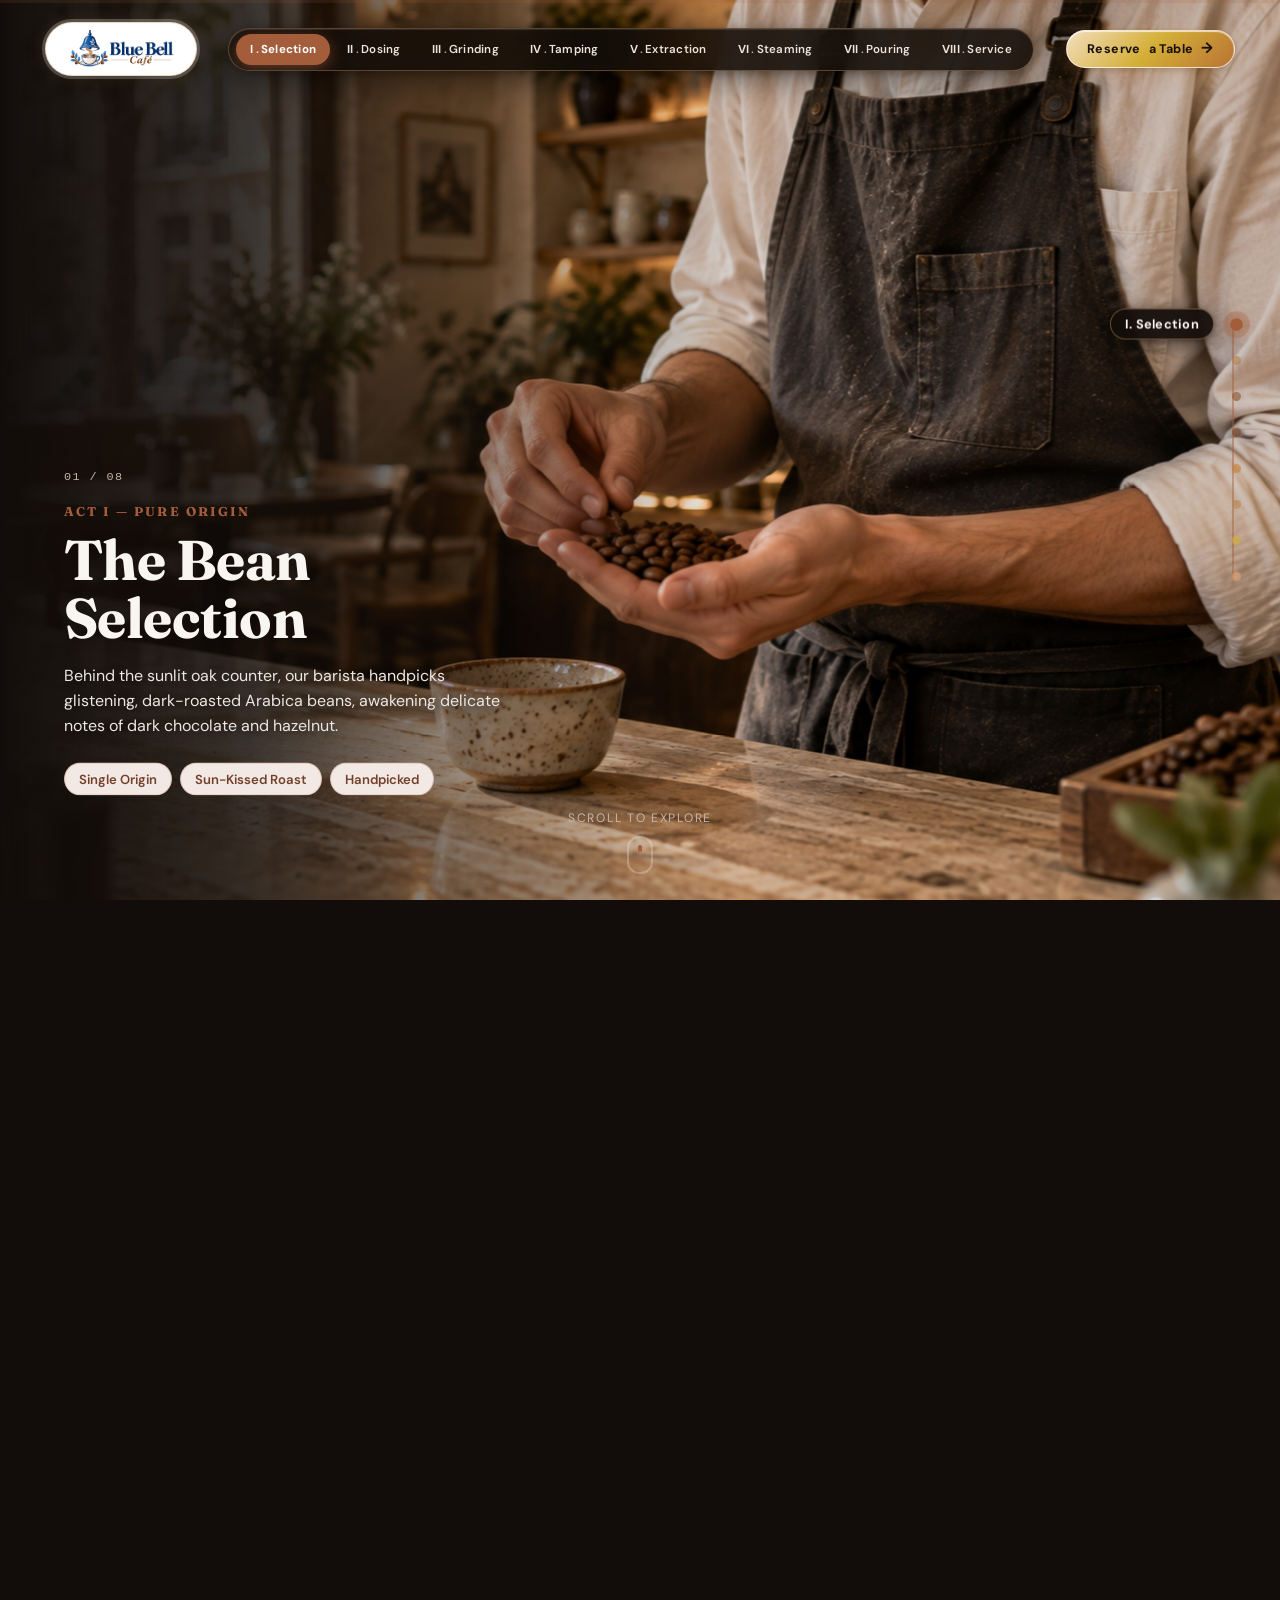
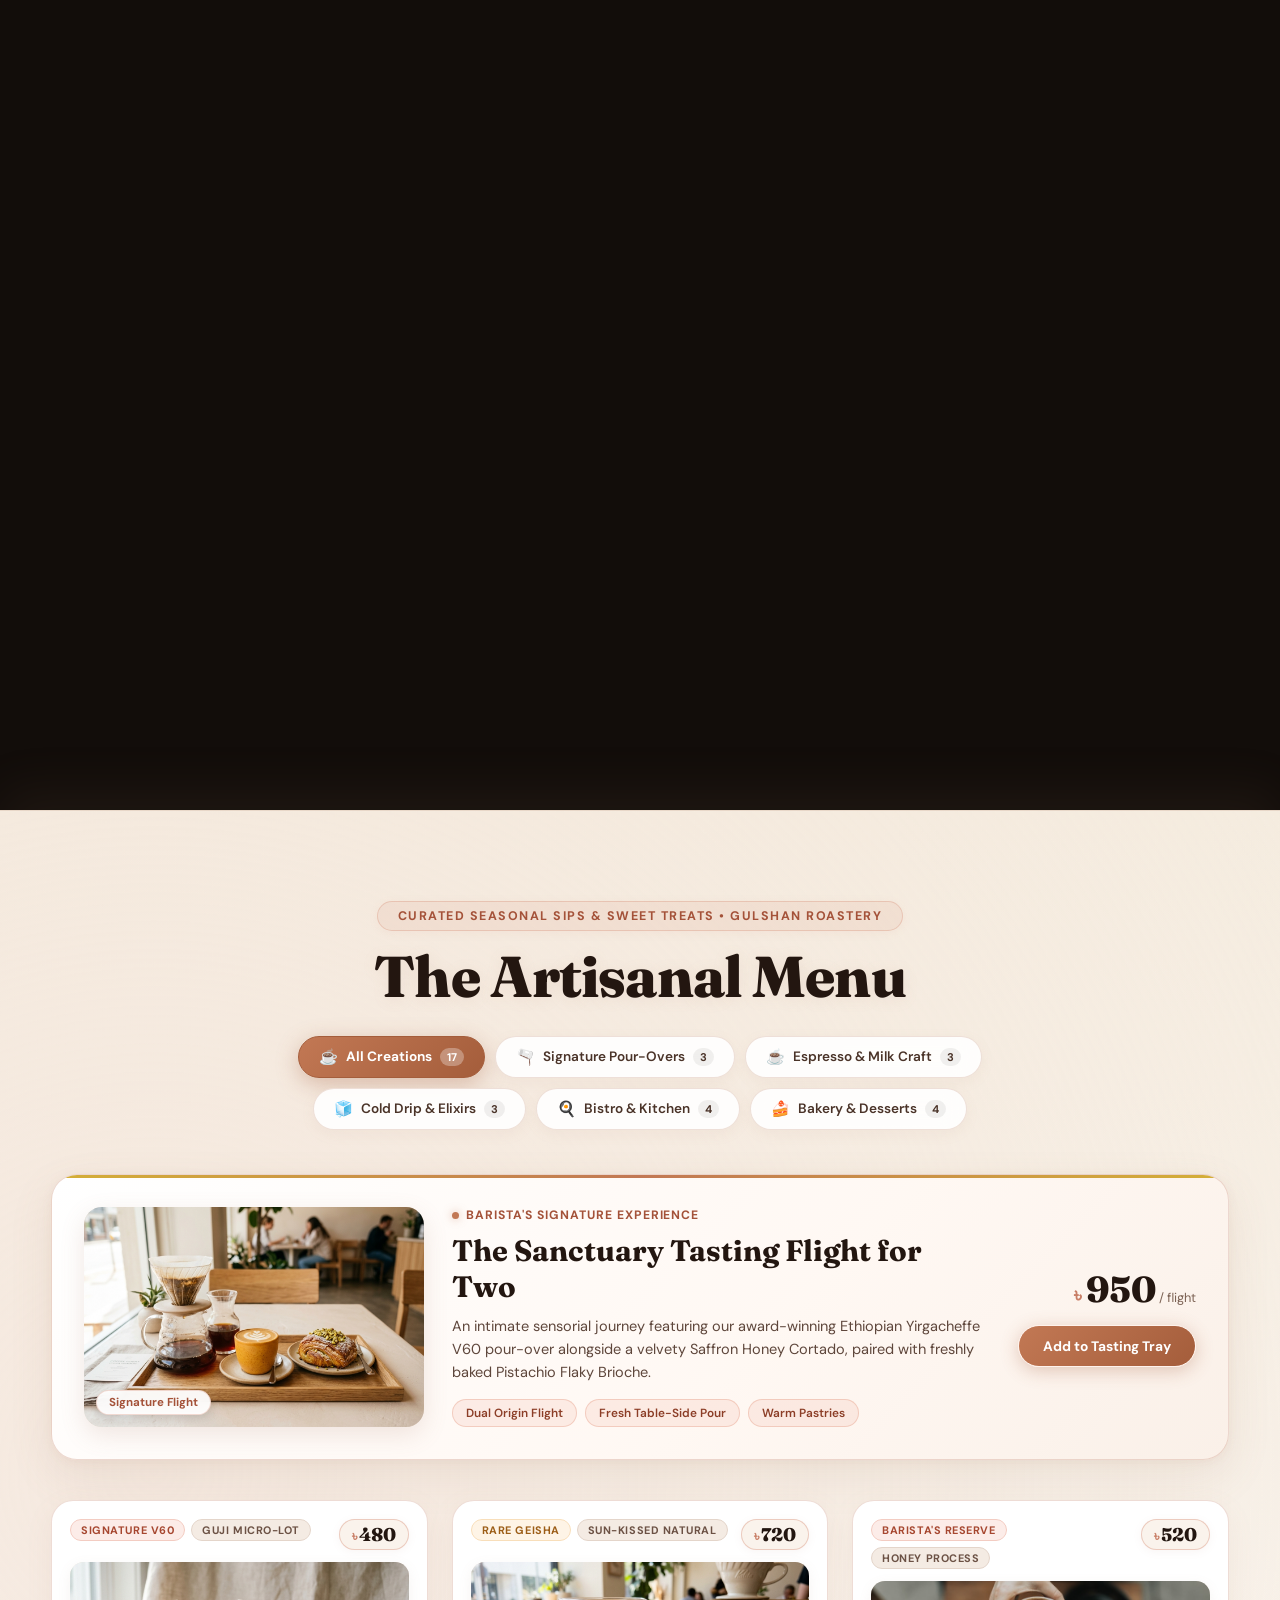
==== commit ba2ef7fc: "update" ====
--- a/index.html
+++ b/index.html
@@ -152,4 +152,4 @@
   <script src="main.js"></script>
 </body>
 
-</html>
+</html>
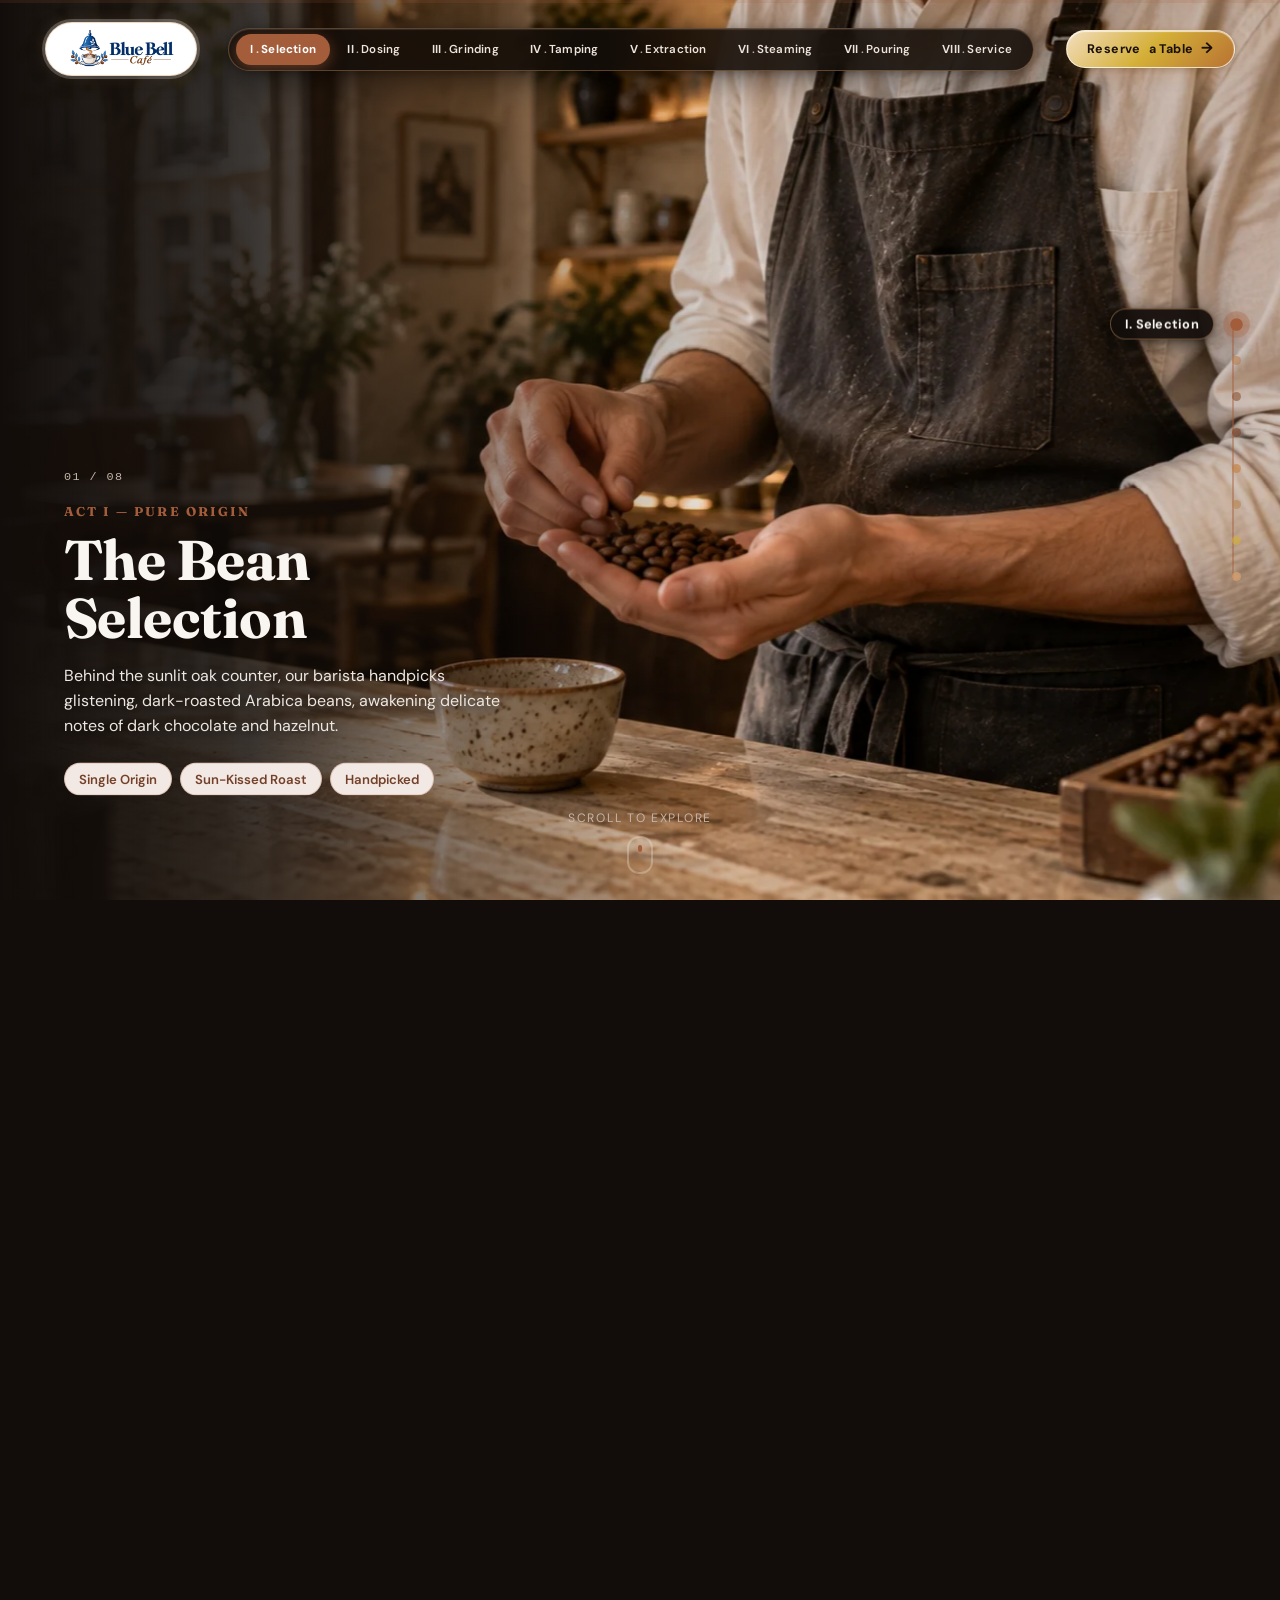
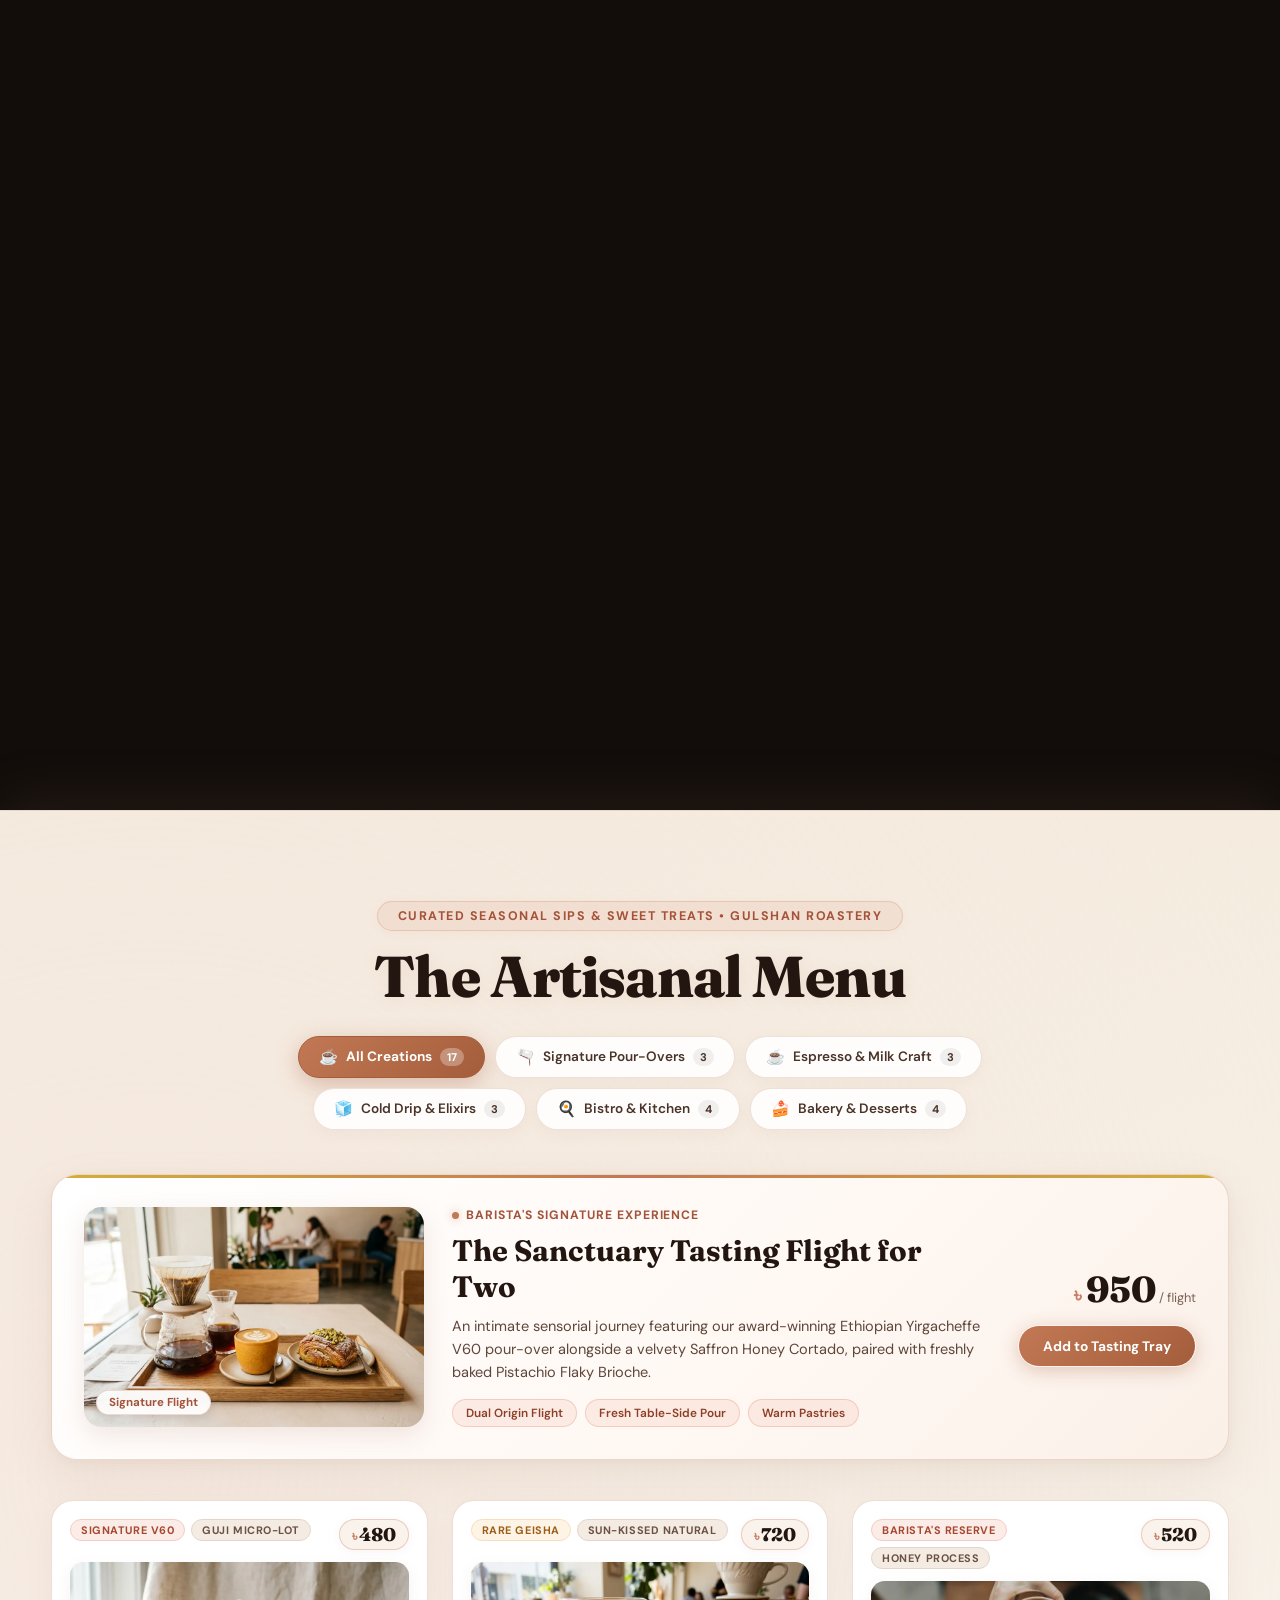
==== commit 009d8665: "Optimized Images" ====
--- a/index.html
+++ b/index.html
@@ -8,7 +8,7 @@
 
   <!-- Primary Page SEO -->
   <title>Blue Bell Café</title>
-  <meta name="title" content="Blue Bell Café — Artisanal Coffee &amp; Roastery | Gulshan, Dhaka">
+  <meta name="title" content="Blue Bell Café">
   <meta name="description"
     content="Experience the romantic story of artisanal coffee at Blue Bell Café in Gulshan, Dhaka. Explore our 8-chapter roasting ritual, curated bistro menu, and candlelit table service with Mr. Pudding.">
   <meta name="keywords"
@@ -25,7 +25,7 @@
   <!-- Open Graph / Facebook -->
   <meta property="og:type" content="website">
   <meta property="og:site_name" content="Blue Bell Café">
-  <meta property="og:title" content="Blue Bell Café — Artisanal Roastery &amp; Cinematic Coffee House">
+  <meta property="og:title" content="Blue Bell Café">
   <meta property="og:description"
     content="From handpicked roasted beans to the warmth of your candlelit table. Explore our seasonal sips, bistro kitchen, and reserve your table in Gulshan.">
   <meta property="og:image" content="assets/stills/08_service.png">
@@ -33,7 +33,7 @@
 
   <!-- Twitter Card -->
   <meta name="twitter:card" content="summary_large_image">
-  <meta name="twitter:title" content="Blue Bell Café — Artisanal Roastery &amp; Cinematic Coffee House">
+  <meta name="twitter:title" content="Blue Bell Café">
   <meta name="twitter:description"
     content="Step into Gulshan's cinematic specialty coffee sanctuary. Taste single-origin micro-lots, Tuscan lasagna, and reserve your table with Mr. Pudding.">
   <meta name="twitter:image" content="assets/stills/08_service.png">
@@ -53,7 +53,7 @@
   <link rel="stylesheet" href="menu/menu.css">
 
   <!-- High Priority Preloads for Instant Hero Experience -->
-  <link rel="preload" href="assets/stills/01_selection.png" as="image" fetchpriority="high">
+  <link rel="preload" href="assets/stills/01_selection.webp" as="image" type="image/webp" fetchpriority="high">
   <link rel="preload" href="assets/vid/01_selection.mp4" as="video" type="video/mp4" fetchpriority="high">
 
   <!-- Instant Prefetch for Table Reservation Parlour -->
--- a/reservation/reservation.css
+++ b/reservation/reservation.css
@@ -542,22 +542,22 @@
 
 /* 1. Rainy Window Alcove */
 .reservation-portal.setting-window .portal-setting-bg {
-  background-image: url('../assets/settings/rainy_window.jpg');
+  background-image: url('../assets/settings/rainy_window.webp');
 }
 
 /* 2. Intimate Velvet Booth */
 .reservation-portal.setting-candlelit .portal-setting-bg {
-  background-image: url('../assets/settings/velvet_booth.jpg');
+  background-image: url('../assets/settings/velvet_booth.webp');
 }
 
 /* 3. Barista Pour-Over Bar */
 .reservation-portal.setting-barista .portal-setting-bg {
-  background-image: url('../assets/settings/barista_bar.jpg');
+  background-image: url('../assets/settings/barista_bar.webp');
 }
 
 /* 4. Botanical Glasshouse */
 .reservation-portal.setting-glasshouse .portal-setting-bg {
-  background-image: url('../assets/settings/botanical_glasshouse.jpg');
+  background-image: url('../assets/settings/botanical_glasshouse.webp');
 }
 
 /* Floating Fairy Lights Garland */
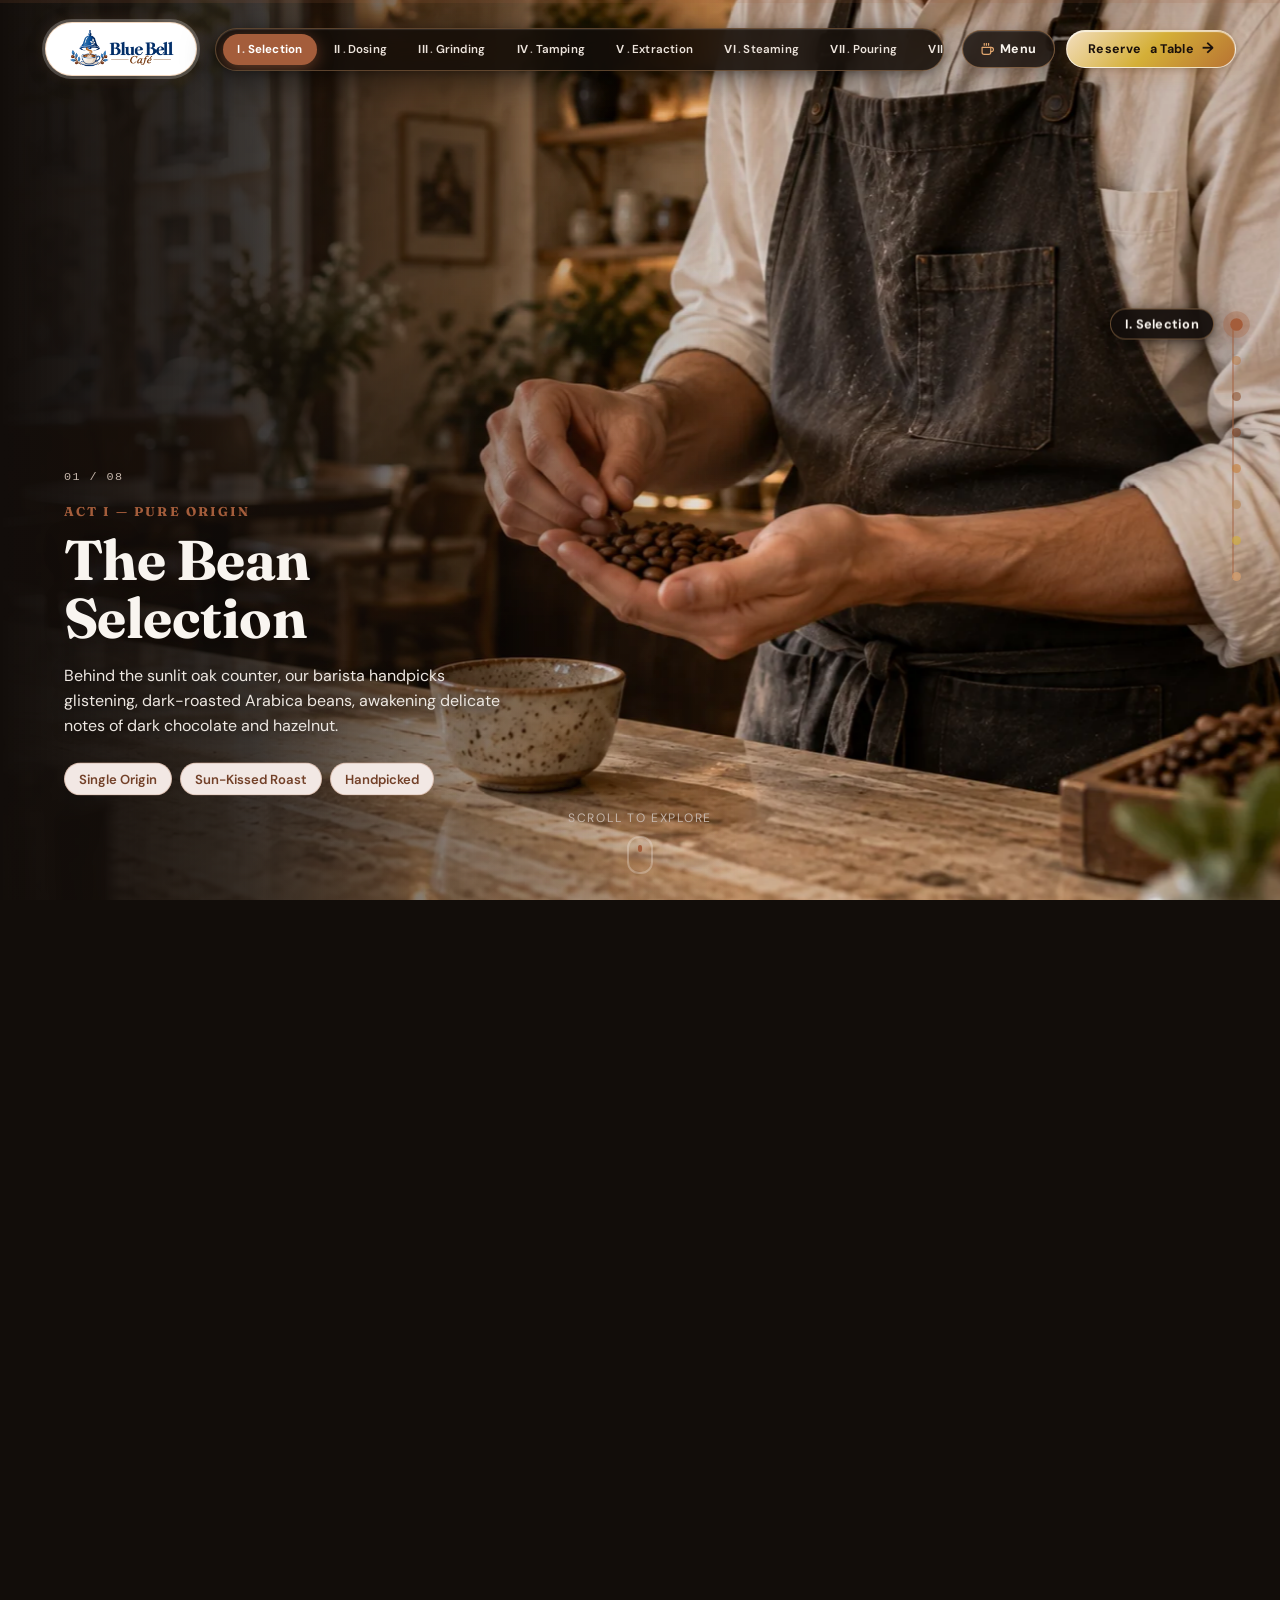
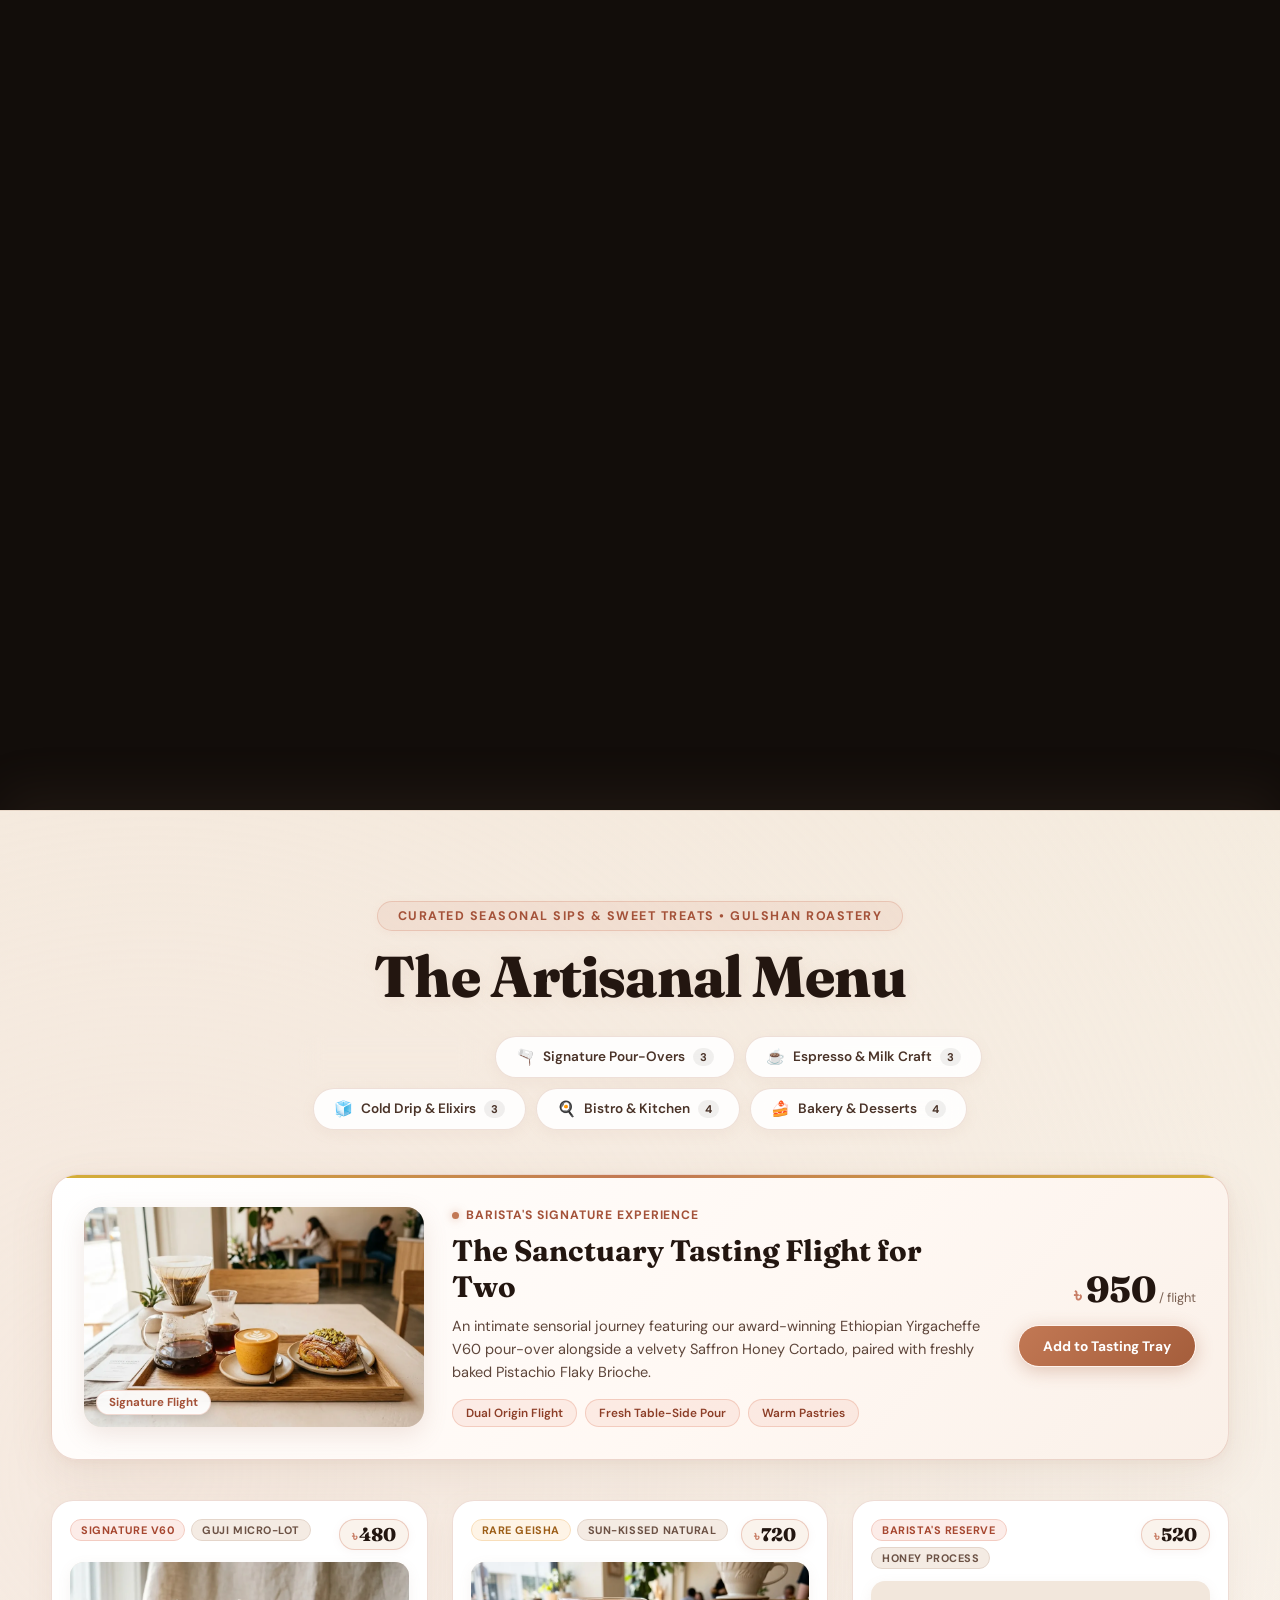
==== commit 72f21986: "Bug fixed" ====
--- a/index.html
+++ b/index.html
@@ -60,6 +60,7 @@
   <link rel="prefetch" href="reservation/reservation.html">
   <link rel="prefetch" href="reservation/reservation.css">
   <link rel="prefetch" href="reservation/reservation.js">
+  <link rel="prefetch" href="assets/settings/cafe_front.webp">
 
   <!-- Structured Data (JSON-LD) for Local Business / Cafe -->
   <script type="application/ld+json">
@@ -76,8 +77,20 @@
       "addressRegion": "Dhaka",
       "addressCountry": "BD"
     },
-    "priceRange": "৳৳",
-    "openingHours": "Mo-Su 08:00-23:00"
+    "openingHoursSpecification": [
+      {
+        "@type": "OpeningHoursSpecification",
+        "dayOfWeek": ["Monday", "Tuesday", "Wednesday", "Thursday", "Friday"],
+        "opens": "07:30",
+        "closes": "23:00"
+      },
+      {
+        "@type": "OpeningHoursSpecification",
+        "dayOfWeek": ["Saturday", "Sunday"],
+        "opens": "08:00",
+        "closes": "12:30"
+      }
+    ]
   }
   </script>
 </head>
--- a/story/story.css
+++ b/story/story.css
@@ -29,7 +29,77 @@
 }
 
 /* --------------------------------------------------------------------------
-   3. TOPBAR CALL-TO-ACTION BUTTON ("Reserve a Table")
+   3. TOPBAR ACTIONS (Menu + Reservation CTA)
+   Container on the top-right aligning Menu navigation and Reserve CTA
+   -------------------------------------------------------------------------- */
+.sw-topbar__actions {
+  display: inline-flex !important;
+  align-items: center !important;
+  gap: clamp(6px, 0.8vw, 10px) !important;
+  pointer-events: auto !important;
+  flex-shrink: 0 !important;
+}
+
+/* --------------------------------------------------------------------------
+   3.1. TOPBAR MENU BUTTON ("Menu")
+   Artisanal warm espresso frosted glass pill linking directly to #cafe-menu
+   -------------------------------------------------------------------------- */
+.sw-topmenu {
+  display: inline-flex !important;
+  align-items: center !important;
+  gap: 6px;
+  padding: clamp(8px, 1vw, 10px) clamp(12px, 1.4vw, 18px);
+  font-family: var(--sw-font-body);
+  font-size: clamp(0.78rem, 0.88vw, 0.86rem);
+  font-weight: 700;
+  letter-spacing: 0.03em;
+  text-decoration: none !important;
+  color: #FAF5EE !important;
+  background: rgba(20, 14, 10, 0.82);
+  border: 1.5px solid rgba(226, 167, 111, 0.45);
+  border-radius: 999px;
+  box-shadow: 0 4px 16px rgba(0, 0, 0, 0.3), inset 0 1px 1px rgba(255, 255, 255, 0.12);
+  backdrop-filter: blur(14px);
+  -webkit-backdrop-filter: blur(14px);
+  transition: all 0.3s cubic-bezier(0.16, 1, 0.3, 1);
+  white-space: nowrap;
+  cursor: pointer;
+  position: relative;
+  flex-shrink: 0 !important;
+}
+
+.sw-topmenu__icon {
+  display: inline-flex;
+  align-items: center;
+  justify-content: center;
+  color: #E2A76F;
+  transition: transform 0.25s ease, color 0.25s ease;
+}
+
+.sw-topmenu__svg {
+  display: block;
+}
+
+.sw-topmenu:hover {
+  transform: translateY(-2px);
+  color: #FFFDF9 !important;
+  background: rgba(36, 24, 17, 0.95);
+  border-color: #E2A76F;
+  box-shadow: 0 6px 20px rgba(0, 0, 0, 0.38), 0 0 12px rgba(226, 167, 111, 0.3);
+}
+
+.sw-topmenu:hover .sw-topmenu__icon {
+  transform: scale(1.12);
+  color: #F8E8D4;
+}
+
+.sw-topmenu:active {
+  transform: translateY(0) scale(0.98);
+  box-shadow: 0 2px 8px rgba(0, 0, 0, 0.25);
+}
+
+/* --------------------------------------------------------------------------
+   3.2. TOPBAR CALL-TO-ACTION BUTTON ("Reserve a Table")
    A luminous golden amber gradient pill on the top right that invites
    guests to book a table, smoothly jumping to the final table service chapter.
    -------------------------------------------------------------------------- */
@@ -453,6 +523,16 @@
     max-width: 110px !important;
   }
 
+  .sw-topbar__actions {
+    gap: 7px !important;
+  }
+
+  .sw-topmenu {
+    padding: 8px 14px !important;
+    font-size: 0.8rem !important;
+    gap: 5px !important;
+  }
+
   .sw-topcta {
     padding: 8px 16px !important;
     font-size: 0.8rem !important;
@@ -517,6 +597,16 @@
     max-width: 82px !important;
   }
 
+  .sw-topbar__actions {
+    gap: 5px !important;
+  }
+
+  .sw-topmenu {
+    padding: 7px 11px !important;
+    font-size: 0.76rem !important;
+    gap: 4px !important;
+  }
+
   /* Shorten "Reserve a Table" to "Reserve" with arrow on mobile */
   .sw-topcta {
     padding: 7px 12px !important;
@@ -571,6 +661,16 @@
     max-width: 70px !important;
   }
 
+  .sw-topbar__actions {
+    gap: 3px !important;
+  }
+
+  .sw-topmenu {
+    padding: 6px 8px !important;
+    font-size: 0.7rem !important;
+    gap: 3px !important;
+  }
+
   .sw-topcta {
     padding: 6px 9px !important;
     font-size: 0.7rem !important;
--- a/reservation/reservation.css
+++ b/reservation/reservation.css
@@ -521,7 +521,8 @@
 /* ==========================================================================
    DREAM SEATING SETTING ATMOSPHERIC BACKGROUND
    Dynamic background image in the most back layer behind the reservation card.
-   Appears only after selecting a dream setting, rendered at exact 50% opacity.
+   Initializes with aesthetic Blue Bell Cafe Gulshan facade, then seamlessly
+   transitions to the selected dream table setting at 50% atmospheric opacity.
    ========================================================================== */
 .portal-setting-bg {
   position: fixed;
@@ -530,12 +531,13 @@
   background-size: cover;
   background-position: center;
   background-repeat: no-repeat;
-  opacity: 0;
+  background-image: url('../assets/settings/cafe_front.webp');
+  opacity: 0.52;
   transition: opacity 0.65s cubic-bezier(0.16, 1, 0.3, 1), background-image 0.5s ease;
   pointer-events: none;
 }
 
-/* Exactly 50% opacity once a dream seating setting is selected */
+/* 50% opacity once a dream seating setting is selected */
 .reservation-portal.has-setting-selected .portal-setting-bg {
   opacity: 0.5;
 }
@@ -1983,6 +1985,190 @@
   font-optical-sizing: auto;
 }
 
+/* ==========================================================================
+   CHEF PUDDING'S TABLE SIGNATURES (QUICK PRE-ORDER FAVORITES)
+   Aesthetic, compact cards filling the left column space with 3 star creations.
+   ========================================================================== */
+.portal-favorites-box {
+  width: 100%;
+  background: var(--portal-tray-bg);
+  border: 1.5px solid var(--portal-tray-border);
+  border-radius: 20px;
+  padding: 13px 15px;
+  box-sizing: border-box;
+  box-shadow: 0 4px 14px rgba(0, 0, 0, 0.03);
+  transition: background 0.4s ease, border-color 0.4s ease, box-shadow 0.4s ease;
+  margin-top: 2px;
+}
+
+.fav-box-header {
+  margin-bottom: 10px;
+  padding-bottom: 7px;
+  border-bottom: 1px solid var(--portal-tray-border);
+}
+
+.fav-header-title-wrap {
+  display: flex;
+  align-items: center;
+  gap: 8px;
+}
+
+.fav-sparkle-icon {
+  font-size: 1.05rem;
+  color: var(--portal-accent);
+  line-height: 1;
+}
+
+.fav-header-texts {
+  display: flex;
+  flex-direction: column;
+  gap: 1px;
+}
+
+.fav-box-title {
+  font-family: var(--sw-font-display, "Fraunces", Georgia, serif);
+  font-size: 0.92rem;
+  font-weight: 700;
+  color: var(--portal-text-title);
+  letter-spacing: -0.01em;
+  line-height: 1.2;
+}
+
+.fav-box-sub {
+  font-family: var(--sw-font-body, "DM Sans", sans-serif);
+  font-size: 0.71rem;
+  color: var(--portal-text-sub);
+  letter-spacing: 0.01em;
+}
+
+.fav-items-list {
+  display: flex;
+  flex-direction: column;
+  gap: 8px;
+}
+
+.fav-item-card {
+  display: flex;
+  align-items: center;
+  gap: 10px;
+  padding: 7px 10px;
+  background: var(--portal-card-bg, #FFFFFF);
+  border: 1px solid var(--portal-tray-border);
+  border-radius: 14px;
+  transition: transform 0.22s cubic-bezier(0.16, 1, 0.3, 1), box-shadow 0.22s ease, border-color 0.22s ease;
+  box-sizing: border-box;
+}
+
+.fav-item-card:hover {
+  transform: translateY(-1px);
+  border-color: var(--portal-accent);
+  box-shadow: 0 4px 12px var(--portal-accent-soft);
+}
+
+.fav-item-thumb-wrap {
+  width: 44px;
+  height: 44px;
+  border-radius: 10px;
+  overflow: hidden;
+  flex-shrink: 0;
+  background: rgba(0, 0, 0, 0.05);
+  box-shadow: 0 2px 6px rgba(0, 0, 0, 0.1);
+}
+
+.fav-item-thumb {
+  width: 100%;
+  height: 100%;
+  object-fit: cover;
+  display: block;
+  transition: transform 0.3s ease;
+}
+
+.fav-item-card:hover .fav-item-thumb {
+  transform: scale(1.08);
+}
+
+.fav-item-details {
+  display: flex;
+  flex-direction: column;
+  flex-grow: 1;
+  min-width: 0;
+  gap: 2px;
+}
+
+.fav-item-tag {
+  font-family: var(--sw-font-body, "DM Sans", sans-serif);
+  font-size: 0.64rem;
+  font-weight: 700;
+  text-transform: uppercase;
+  letter-spacing: 0.04em;
+  color: var(--portal-tag-color);
+  line-height: 1;
+}
+
+.fav-item-name {
+  font-family: var(--sw-font-display, "Fraunces", Georgia, serif);
+  font-size: 0.81rem;
+  font-weight: 700;
+  color: var(--portal-text-title);
+  white-space: nowrap;
+  overflow: hidden;
+  text-overflow: ellipsis;
+  line-height: 1.25;
+}
+
+.fav-item-price {
+  font-family: var(--sw-font-body, "DM Sans", sans-serif);
+  font-size: 0.77rem;
+  font-weight: 700;
+  color: var(--portal-accent);
+  line-height: 1;
+}
+
+.fav-add-btn {
+  display: inline-flex;
+  align-items: center;
+  justify-content: center;
+  gap: 4px;
+  padding: 5px 12px;
+  background: var(--portal-card-option-bg);
+  border: 1px solid var(--portal-border);
+  border-radius: 999px;
+  font-family: var(--sw-font-body, "DM Sans", sans-serif);
+  font-size: 0.73rem;
+  font-weight: 700;
+  color: var(--portal-text-body);
+  cursor: pointer;
+  white-space: nowrap;
+  flex-shrink: 0;
+  transition: all 0.22s cubic-bezier(0.16, 1, 0.3, 1);
+}
+
+.fav-add-btn:hover {
+  background: var(--portal-btn-bg);
+  color: var(--portal-btn-color, #FFFFFF);
+  border-color: transparent;
+  transform: scale(1.05);
+  box-shadow: 0 4px 12px var(--portal-accent-soft);
+}
+
+.fav-add-btn:active {
+  transform: scale(0.96);
+}
+
+.fav-add-btn.is-added {
+  background: #2E7D32 !important;
+  color: #FFFFFF !important;
+  border-color: #2E7D32 !important;
+  transform: scale(1.05);
+  box-shadow: 0 4px 12px rgba(46, 125, 50, 0.3);
+}
+
+.fav-add-icon {
+  font-size: 0.82rem;
+  line-height: 1;
+  font-weight: 800;
+}
+
 /* ---- RIGHT COLUMN: RESERVATION PARLOUR FORM ---- */
 .portal-form-pane {
   background: var(--portal-form-pane-bg);
@@ -2440,6 +2626,22 @@
   font-weight: 500;
 }
 
+/* Closed / Disabled Timeslot Pills outside operating hours */
+.timeslot-pill:disabled,
+.timeslot-pill.is-closed-slot {
+  opacity: 0.38;
+  cursor: not-allowed;
+  pointer-events: none;
+  background: var(--portal-card-option-bg);
+  border-color: rgba(255, 255, 255, 0.08);
+  filter: grayscale(0.85);
+}
+
+.timeslot-pill.is-closed-slot small {
+  color: #D42E46;
+  font-weight: 600;
+}
+
 /* Custom Time Drawer */
 .custom-time-picker-row {
   margin-top: 10px;
@@ -2511,6 +2713,42 @@
 .custom-time-status strong {
   color: var(--portal-accent);
   font-weight: 700;
+}
+
+.custom-time-field.is-invalid-time {
+  border-color: #D42E46 !important;
+  box-shadow: 0 0 10px rgba(212, 46, 70, 0.4) !important;
+  animation: shakeCustomTime 0.28s ease-in-out;
+}
+
+@keyframes shakeCustomTime {
+  0%, 100% { transform: translateX(0); }
+  25% { transform: translateX(-4px); }
+  75% { transform: translateX(4px); }
+}
+
+.custom-time-alert {
+  margin-top: 8px;
+  font-family: var(--sw-font-body);
+  font-size: 0.78rem;
+  font-weight: 600;
+  color: #D42E46;
+  background: rgba(212, 46, 70, 0.08);
+  border: 1px solid rgba(212, 46, 70, 0.25);
+  border-radius: 8px;
+  padding: 6px 10px;
+  display: flex;
+  align-items: center;
+  gap: 6px;
+  animation: customTimeIn 0.2s ease forwards;
+}
+
+.custom-time-alert strong {
+  color: #B31E33;
+}
+
+.custom-time-alert.is-hidden {
+  display: none !important;
 }
 
 /* Step 3: Guests & Occasion */
@@ -2676,56 +2914,76 @@
   margin-bottom: 24px;
 }
 
-/* Wax Seal / Paw of Approval Badge */
+/* Official Brand Approval Badge (White BG Blue Bell Logo) */
+.brand-approval-badge {
+  display: inline-flex;
+  align-items: center;
+  justify-content: center;
+  padding: 10px 24px;
+  background: #FFFFFF;
+  border-radius: 999px;
+  border: 1.5px solid rgba(226, 167, 111, 0.65);
+  box-shadow: 0 8px 24px rgba(0, 0, 0, 0.1), 0 0 16px rgba(226, 167, 111, 0.22);
+  margin: 0 auto 16px;
+  animation: brandStampDrop 0.55s cubic-bezier(0.16, 1, 0.3, 1) forwards;
+}
+
+.brand-approval-img {
+  height: 36px;
+  width: auto;
+  max-width: 140px;
+  object-fit: contain;
+  display: block;
+}
+
+@keyframes brandStampDrop {
+  0% {
+    transform: scale(0.6) translateY(-14px);
+    opacity: 0;
+  }
+  70% {
+    transform: scale(1.06) translateY(2px);
+  }
+  100% {
+    transform: scale(1) translateY(0);
+    opacity: 1;
+  }
+}
+
+/* Backward compatibility for paw-stamp-badge if referenced */
 .paw-stamp-badge {
-  width: 90px;
-  height: 90px;
-  border-radius: 50%;
-  background: radial-gradient(circle at 35% 35%, #FF7082 0%, #D42E46 70%, #941729 100%);
-  border: 3px dashed #FFE3B3;
-  margin: 0 auto 14px;
-  display: flex;
-  flex-direction: column;
-  align-items: center;
-  justify-content: center;
-  box-shadow: 0 10px 30px rgba(212, 46, 70, 0.45), inset 0 2px 8px rgba(255, 255, 255, 0.4);
-  animation: stampSlam 0.5s cubic-bezier(0.16, 1, 0.3, 1) forwards;
-}
-
-@keyframes stampSlam {
-  0% {
-    transform: scale(2.2) rotate(-25deg);
-    opacity: 0;
-  }
-
-  70% {
-    transform: scale(0.9) rotate(8deg);
-  }
-
-  100% {
-    transform: scale(1) rotate(-6deg);
-    opacity: 1;
-  }
-}
-
-.stamp-paw {
-  font-size: 1.8rem;
+  display: none !important;
+}
+
+/* Food Order Status Badge in Confirmation Ticket */
+.ticket-food-badge {
+  display: inline-flex;
+  align-items: center;
+  gap: 8px;
+  padding: 7px 18px;
+  border-radius: 999px;
+  font-family: var(--sw-font-body, "DM Sans", sans-serif);
+  font-size: 0.82rem;
+  margin: 14px auto 6px;
+  box-sizing: border-box;
+  animation: fadeIn 0.4s ease forwards;
+}
+
+.ticket-food-badge.has-food {
+  background: rgba(46, 125, 50, 0.08);
+  border: 1px solid rgba(46, 125, 50, 0.3);
+  color: #1B5E20;
+}
+
+.ticket-food-badge.no-food {
+  background: rgba(184, 115, 51, 0.08);
+  border: 1px solid rgba(184, 115, 51, 0.25);
+  color: var(--portal-text-body);
+}
+
+.ticket-food-badge .badge-icon {
+  font-size: 1rem;
   line-height: 1;
-}
-
-.stamp-text {
-  font-size: 0.56rem;
-  font-weight: 900;
-  color: #FFF2DF;
-  letter-spacing: 0.08em;
-  margin-top: 2px;
-}
-
-.stamp-cafe {
-  font-size: 0.48rem;
-  font-weight: 700;
-  color: #FFD4DB;
-  letter-spacing: 0.04em;
 }
 
 .ticket-congrats {
@@ -2743,6 +3001,45 @@
   font-size: 0.9rem;
   color: var(--portal-text-sub);
   margin: 0;
+}
+
+/* ==========================================================================
+   CONFIRMATION MODE: LOCKED READ-ONLY LEFT BAR
+   Disallows customers from adding, removing, or changing items/quantities
+   in the left bar once the reservation has been officially confirmed.
+   ========================================================================== */
+.reservation-portal.is-confirmed .tray-clear-all-btn,
+.reservation-portal.is-confirmed .preitem-btn,
+.reservation-portal.is-confirmed .preitem-remove-btn,
+.reservation-portal.is-confirmed .fav-add-btn,
+.reservation-portal.is-confirmed .portal-favorites-box {
+  display: none !important;
+}
+
+.reservation-portal.is-confirmed .preitem-stepper {
+  background: transparent !important;
+  border: none !important;
+  box-shadow: none !important;
+  padding: 0 !important;
+  gap: 0 !important;
+}
+
+.reservation-portal.is-confirmed .preitem-qty-val {
+  font-size: 0.82rem !important;
+  font-weight: 700 !important;
+  color: var(--portal-text-sub) !important;
+  background: var(--portal-card-option-bg);
+  padding: 3px 9px;
+  border-radius: 999px;
+  border: 1px solid var(--portal-border);
+  letter-spacing: 0.02em;
+}
+
+.reservation-portal.is-confirmed .preitem-qty-val::before {
+  content: "Qty: ";
+  font-weight: 600;
+  font-size: 0.74rem;
+  color: var(--portal-text-sub);
 }
 
 /* Vintage Boarding-Pass Cafe Ticket */
@@ -3026,6 +3323,37 @@
     flex: 1 1 100%;
     width: 100%;
   }
+}
+
+/* Confirmed Booking State for Tasting Tray & Left Pane */
+.res-portal.is-confirmed .portal-favorites-box {
+  display: none !important;
+}
+
+.res-portal.is-confirmed .tray-clear-all-btn {
+  display: none !important;
+}
+
+.res-portal.is-confirmed .preitem-btn,
+.res-portal.is-confirmed .preitem-remove-btn {
+  display: none !important;
+}
+
+.res-portal.is-confirmed .preitem-stepper {
+  background: transparent !important;
+  border: none !important;
+  padding: 0 !important;
+  box-shadow: none !important;
+}
+
+.res-portal.is-confirmed .preitem-qty-val {
+  font-size: 0.82rem;
+  font-weight: 700;
+  color: var(--portal-accent);
+  background: rgba(0, 0, 0, 0.04);
+  padding: 2px 7px;
+  border-radius: 6px;
+  border: 1px solid var(--portal-card-option-border);
 }
 
 /* ============================================================
